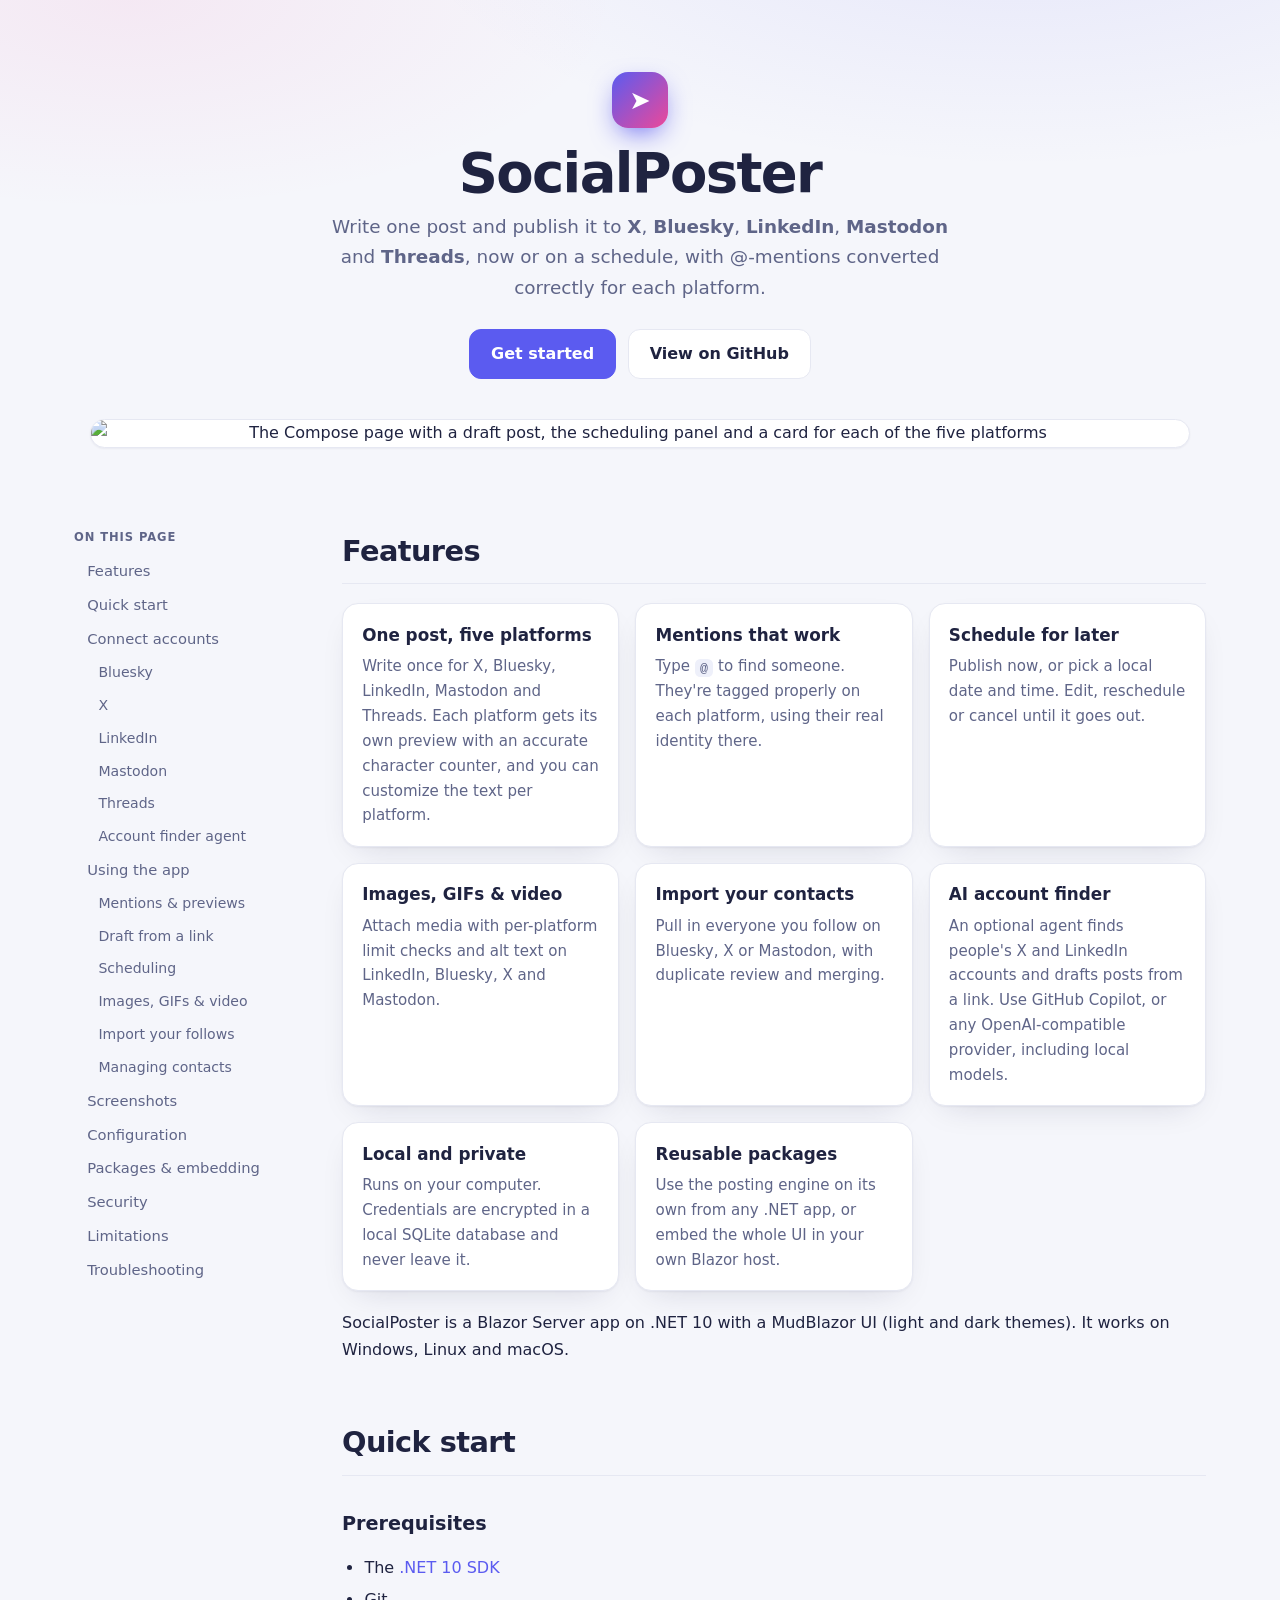
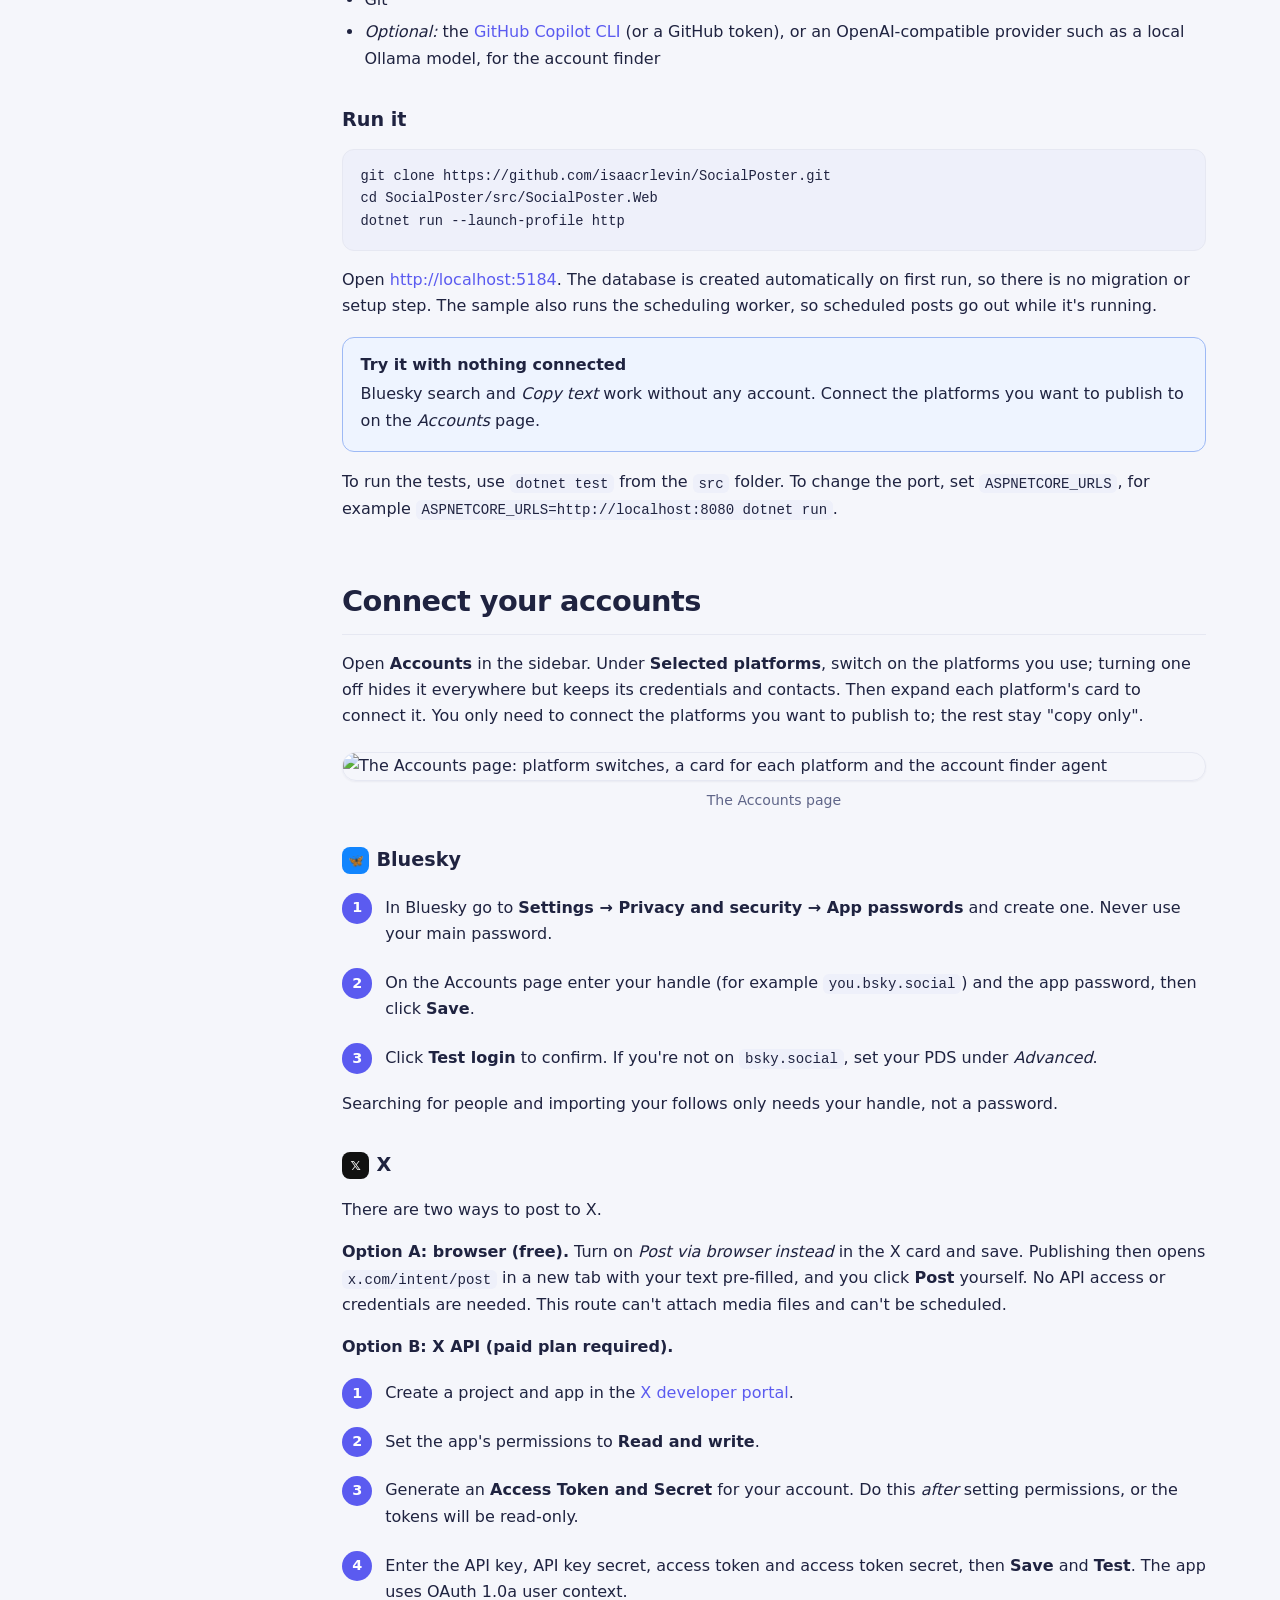
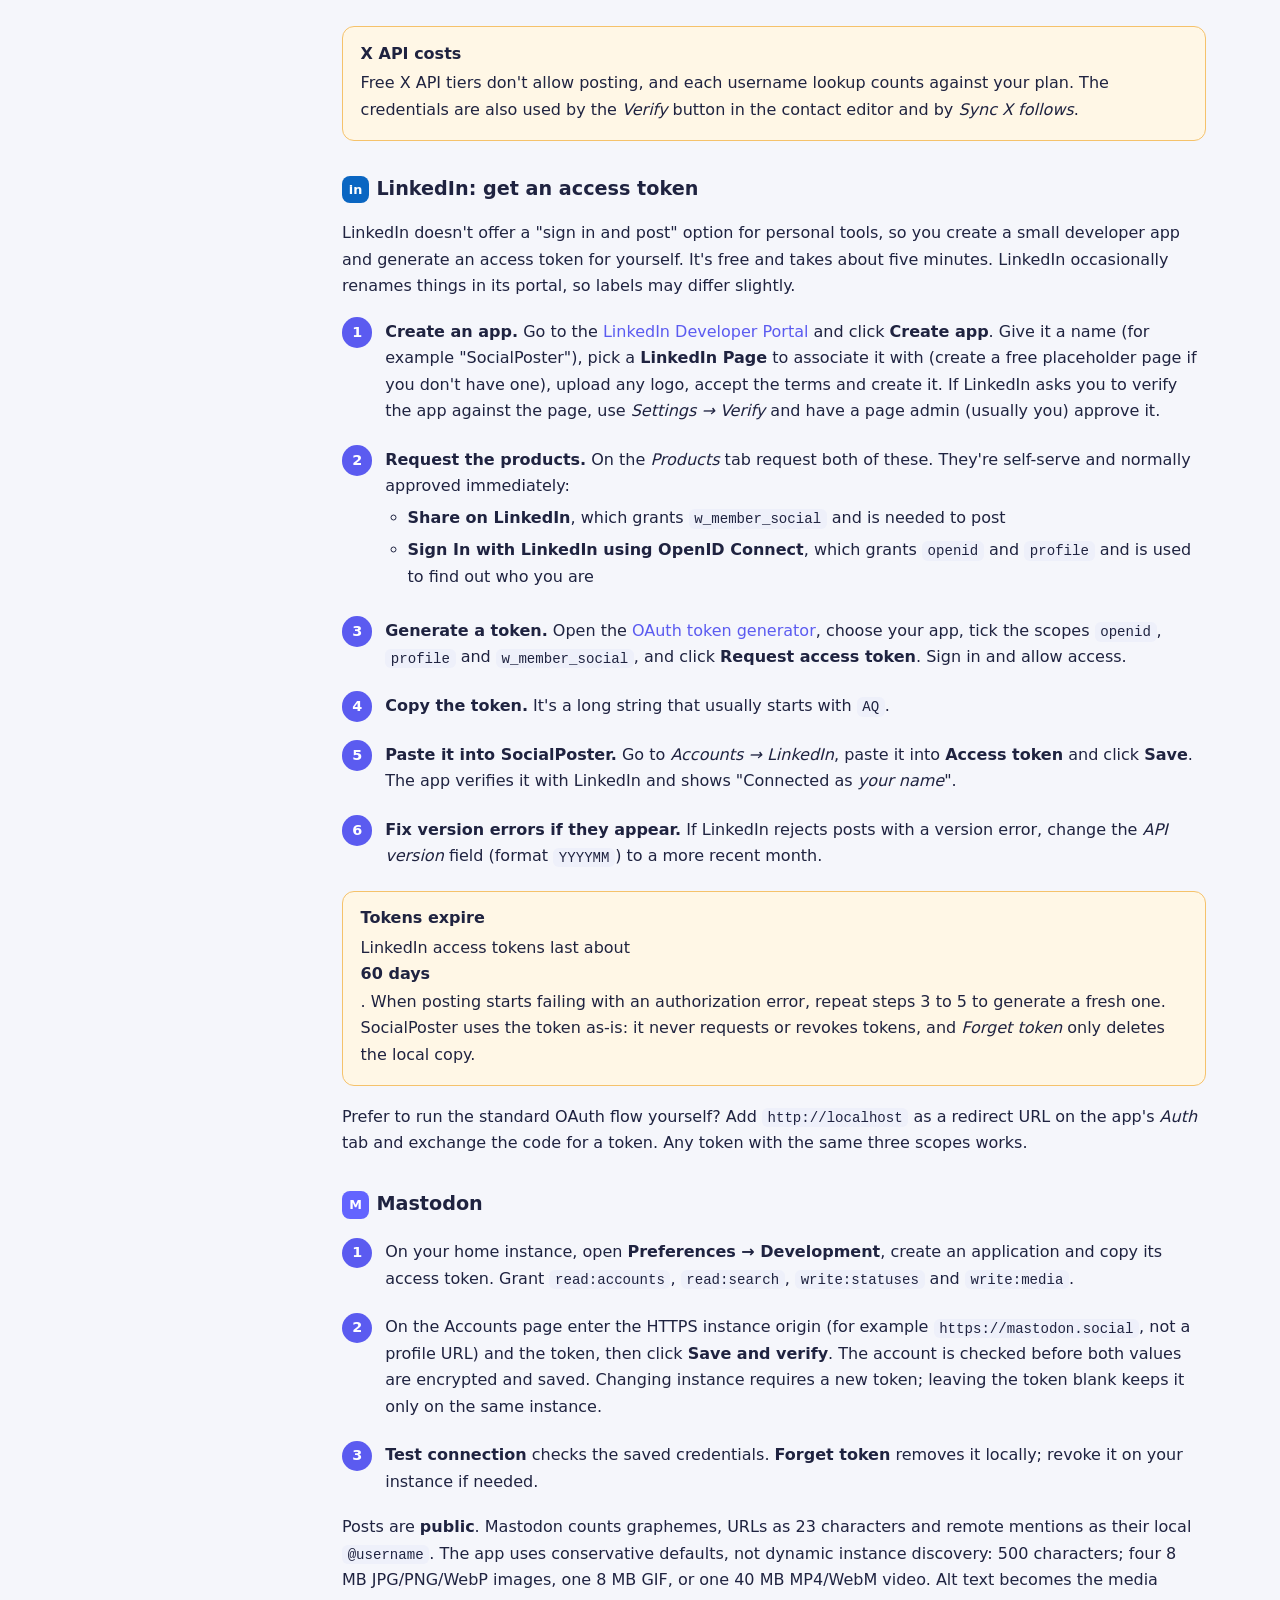
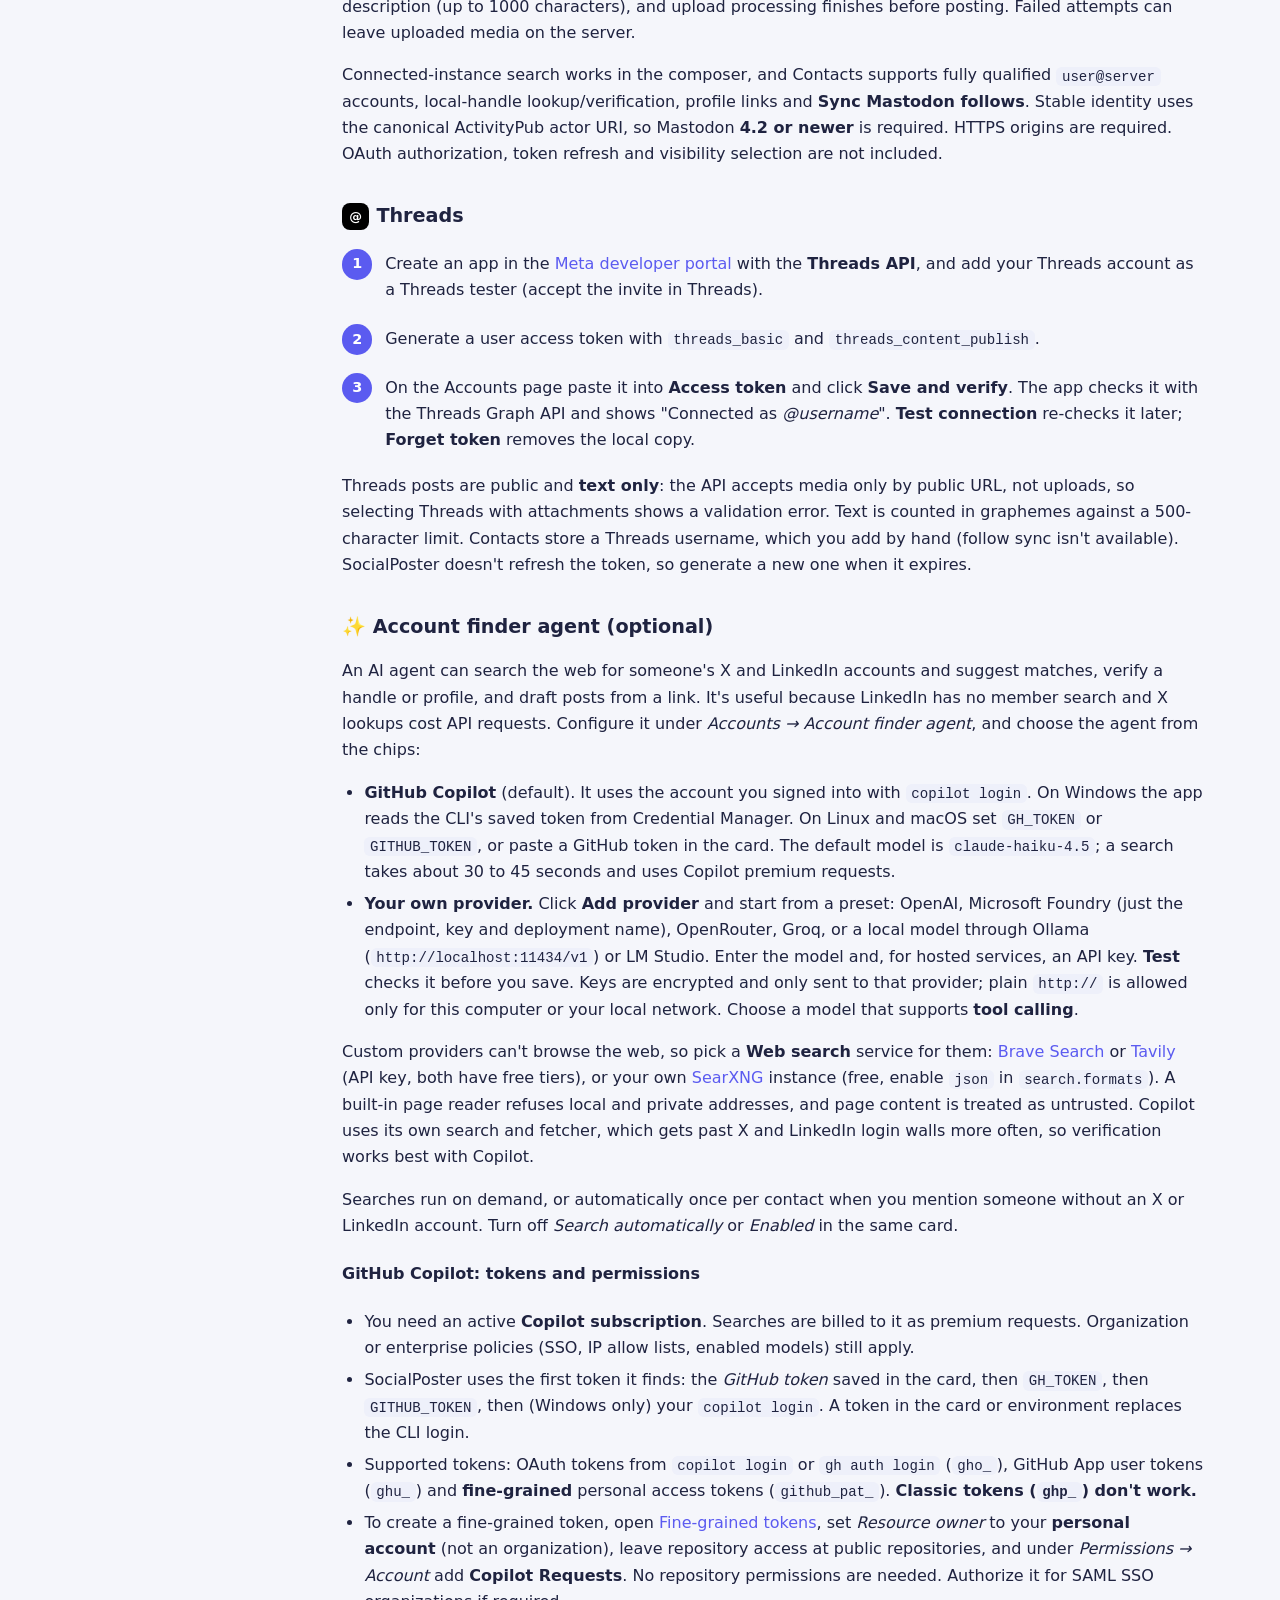
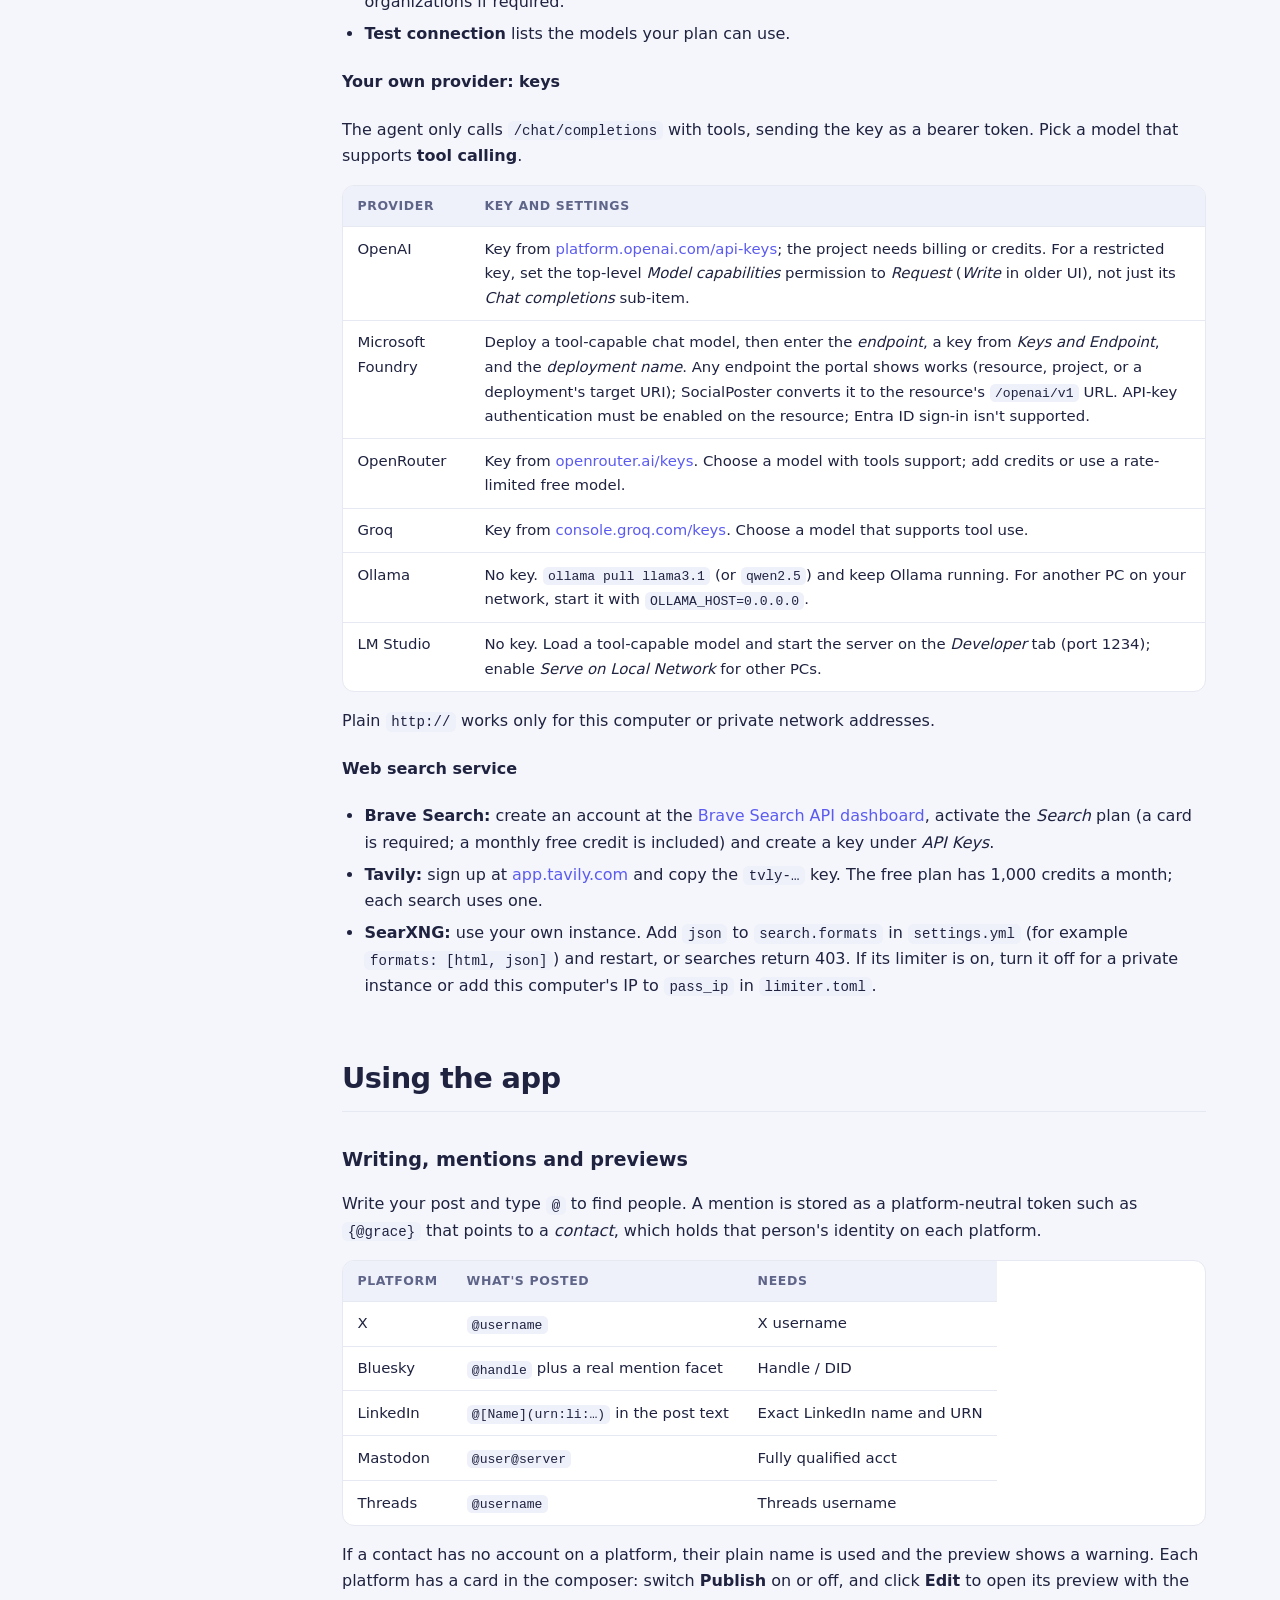
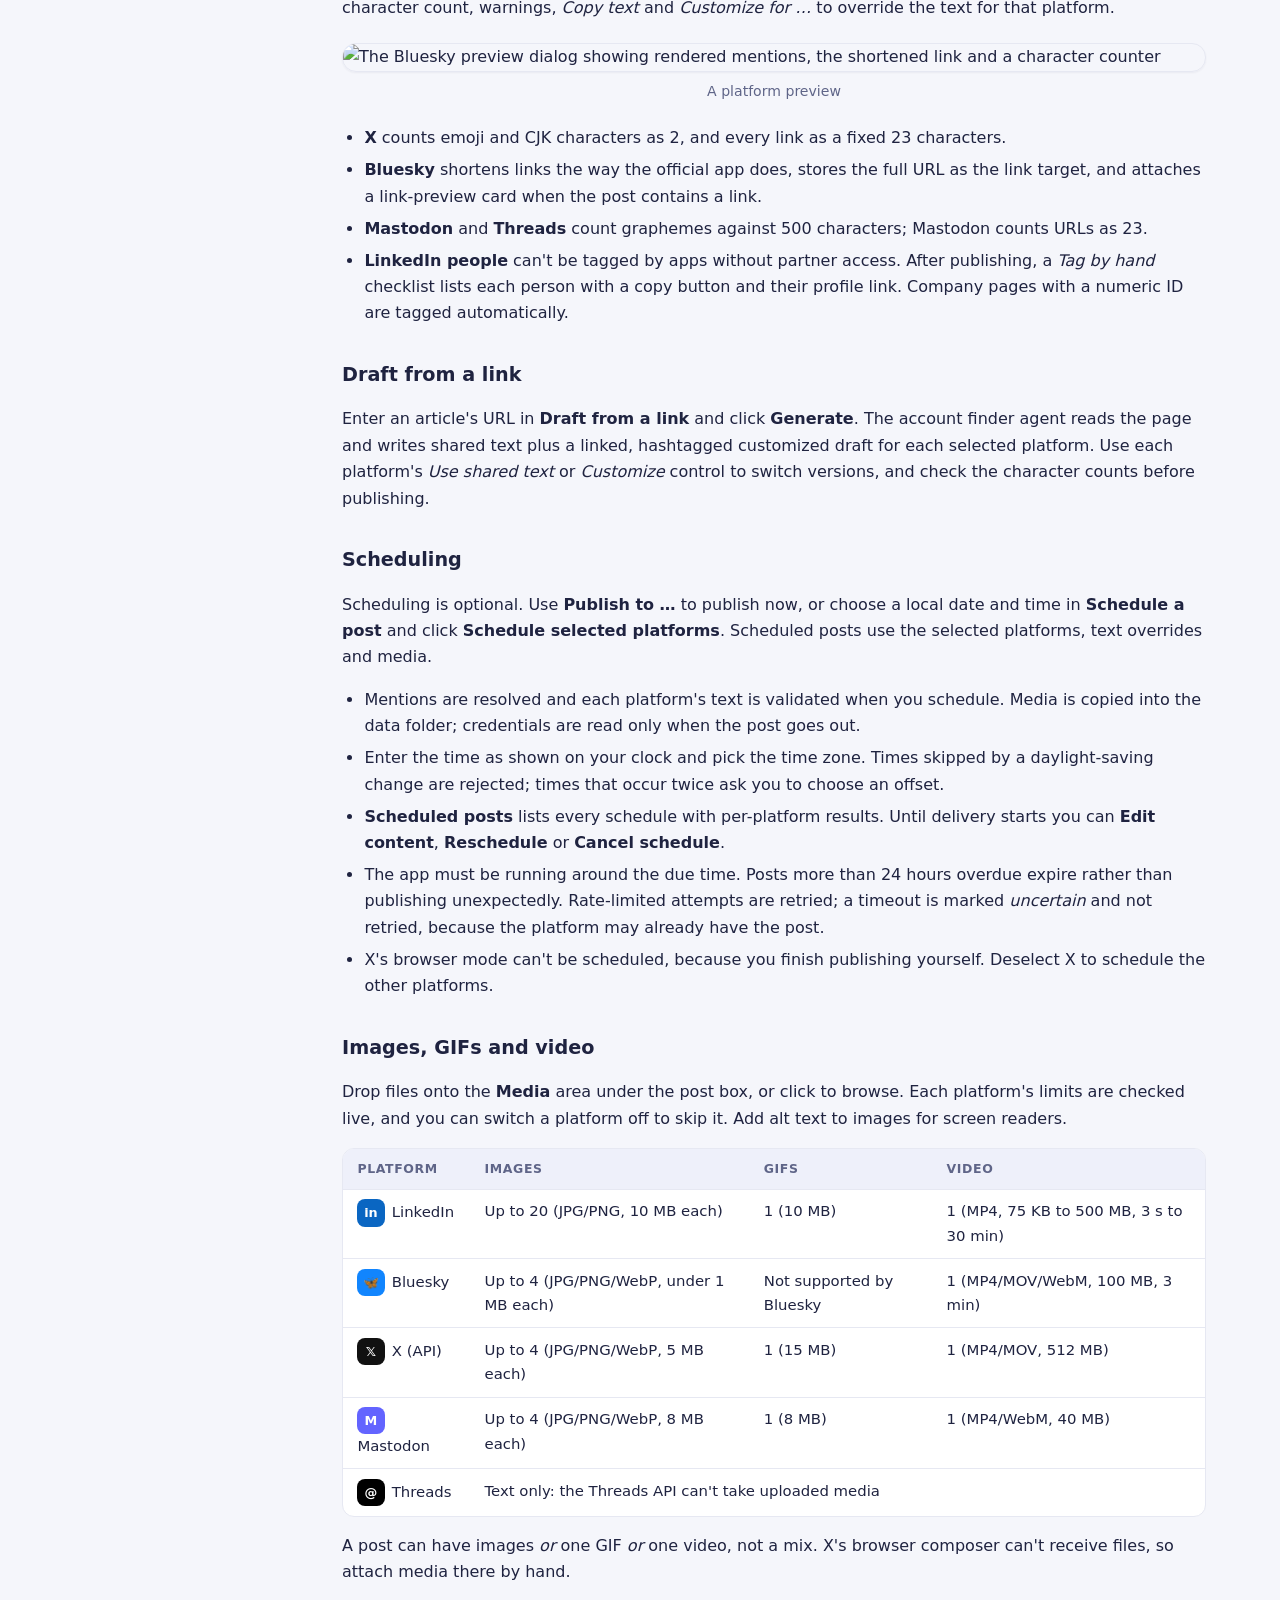
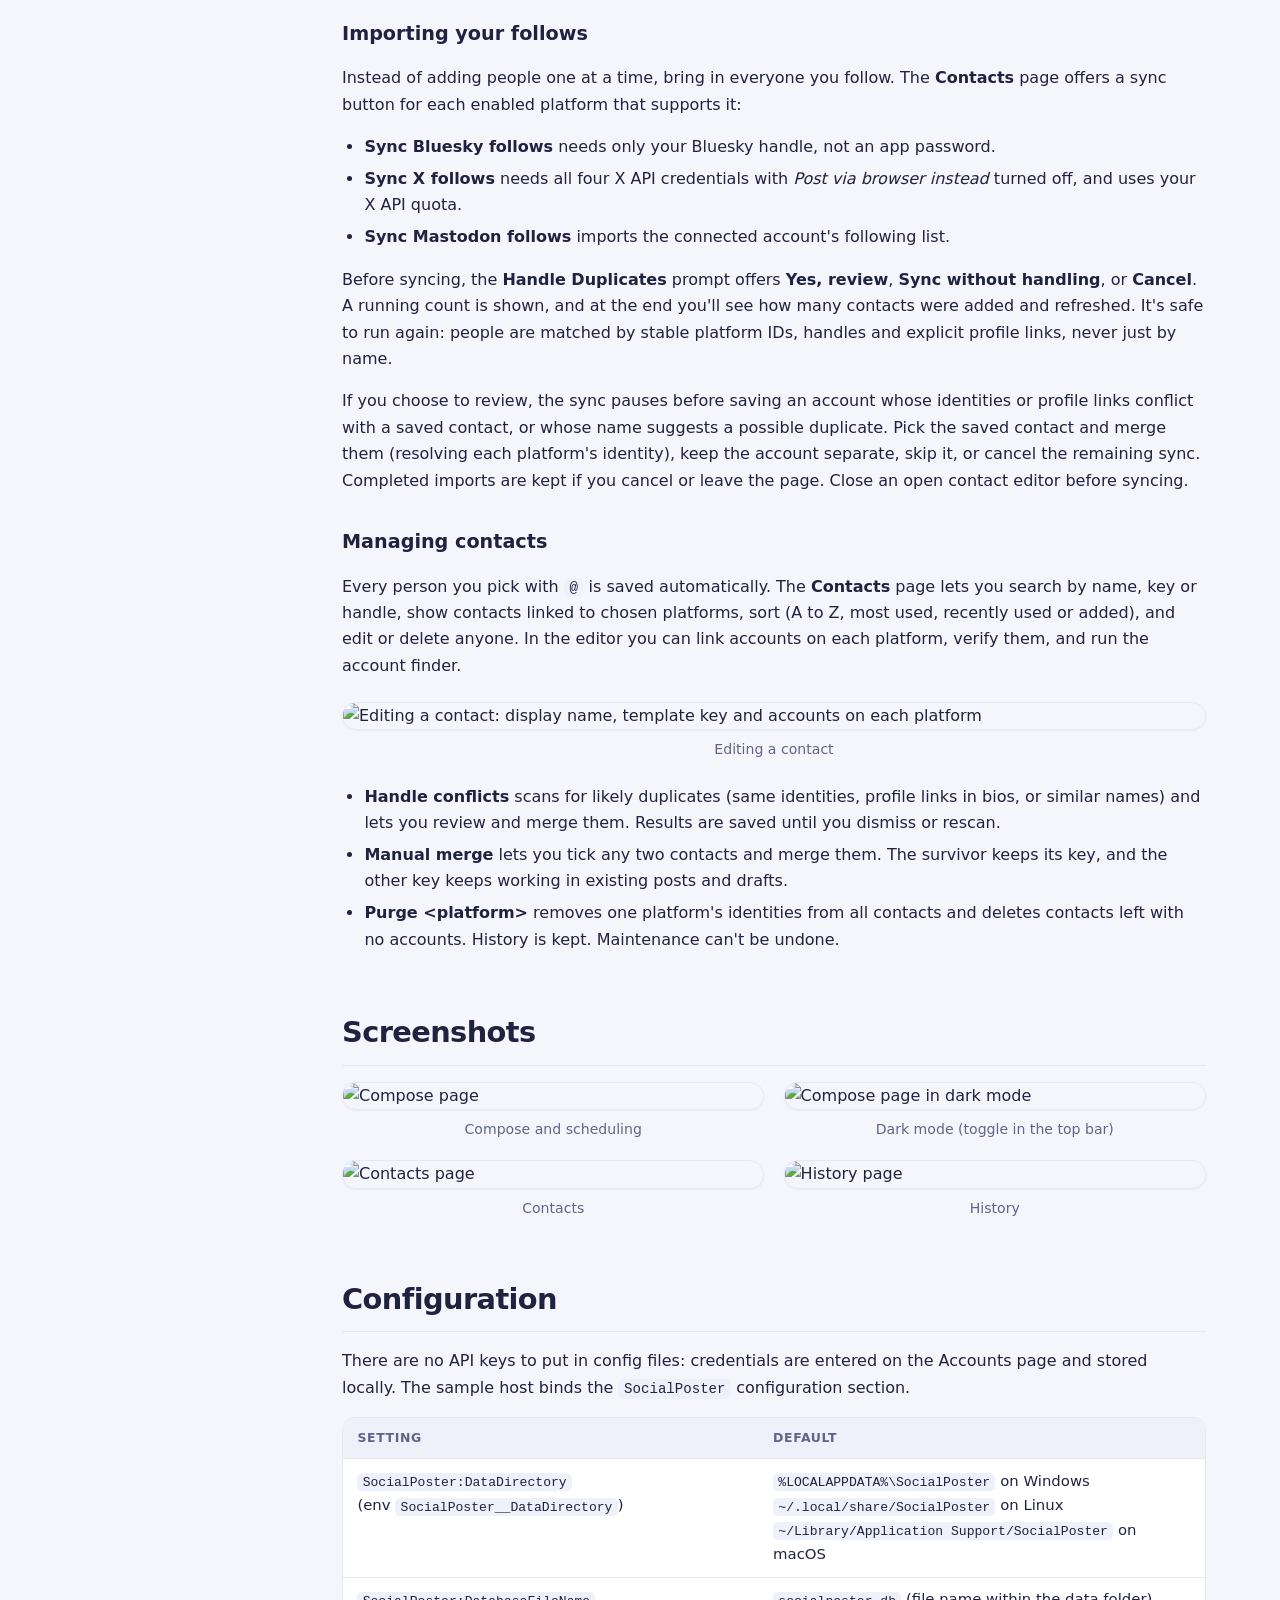
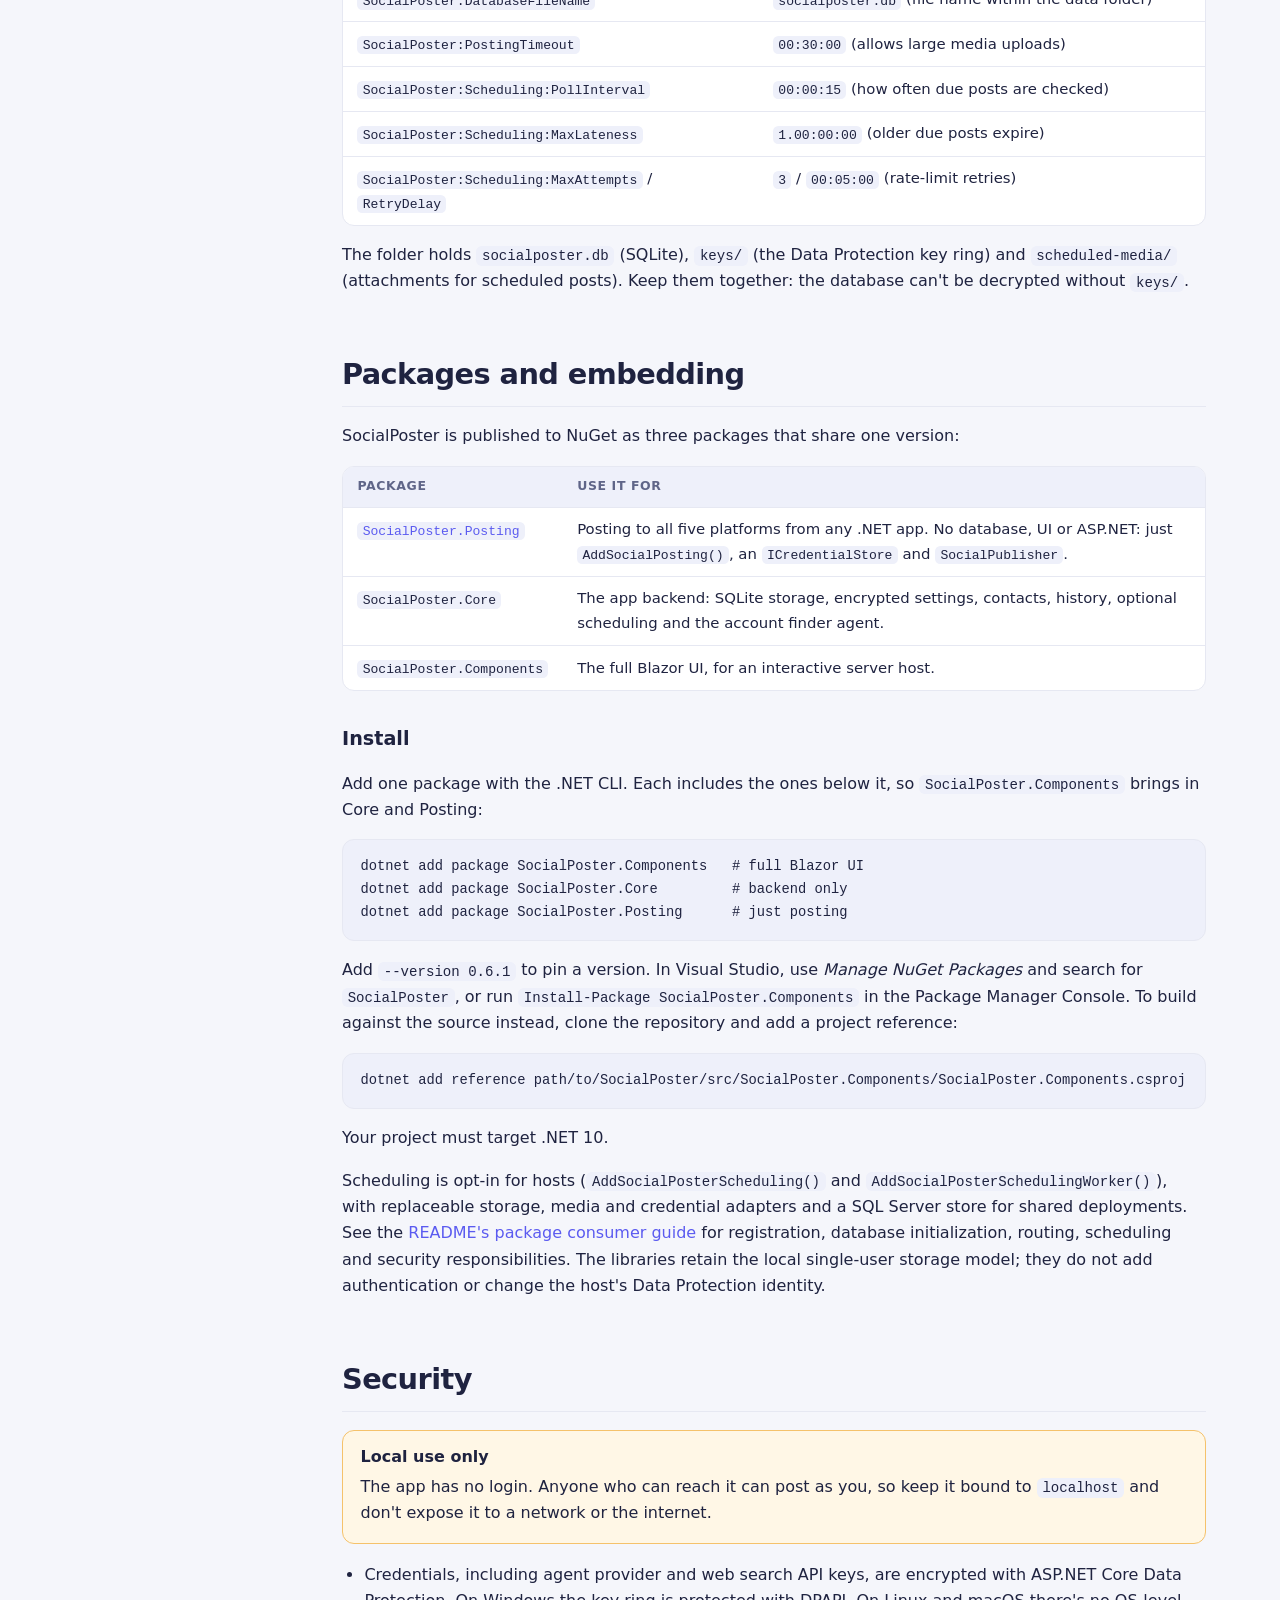
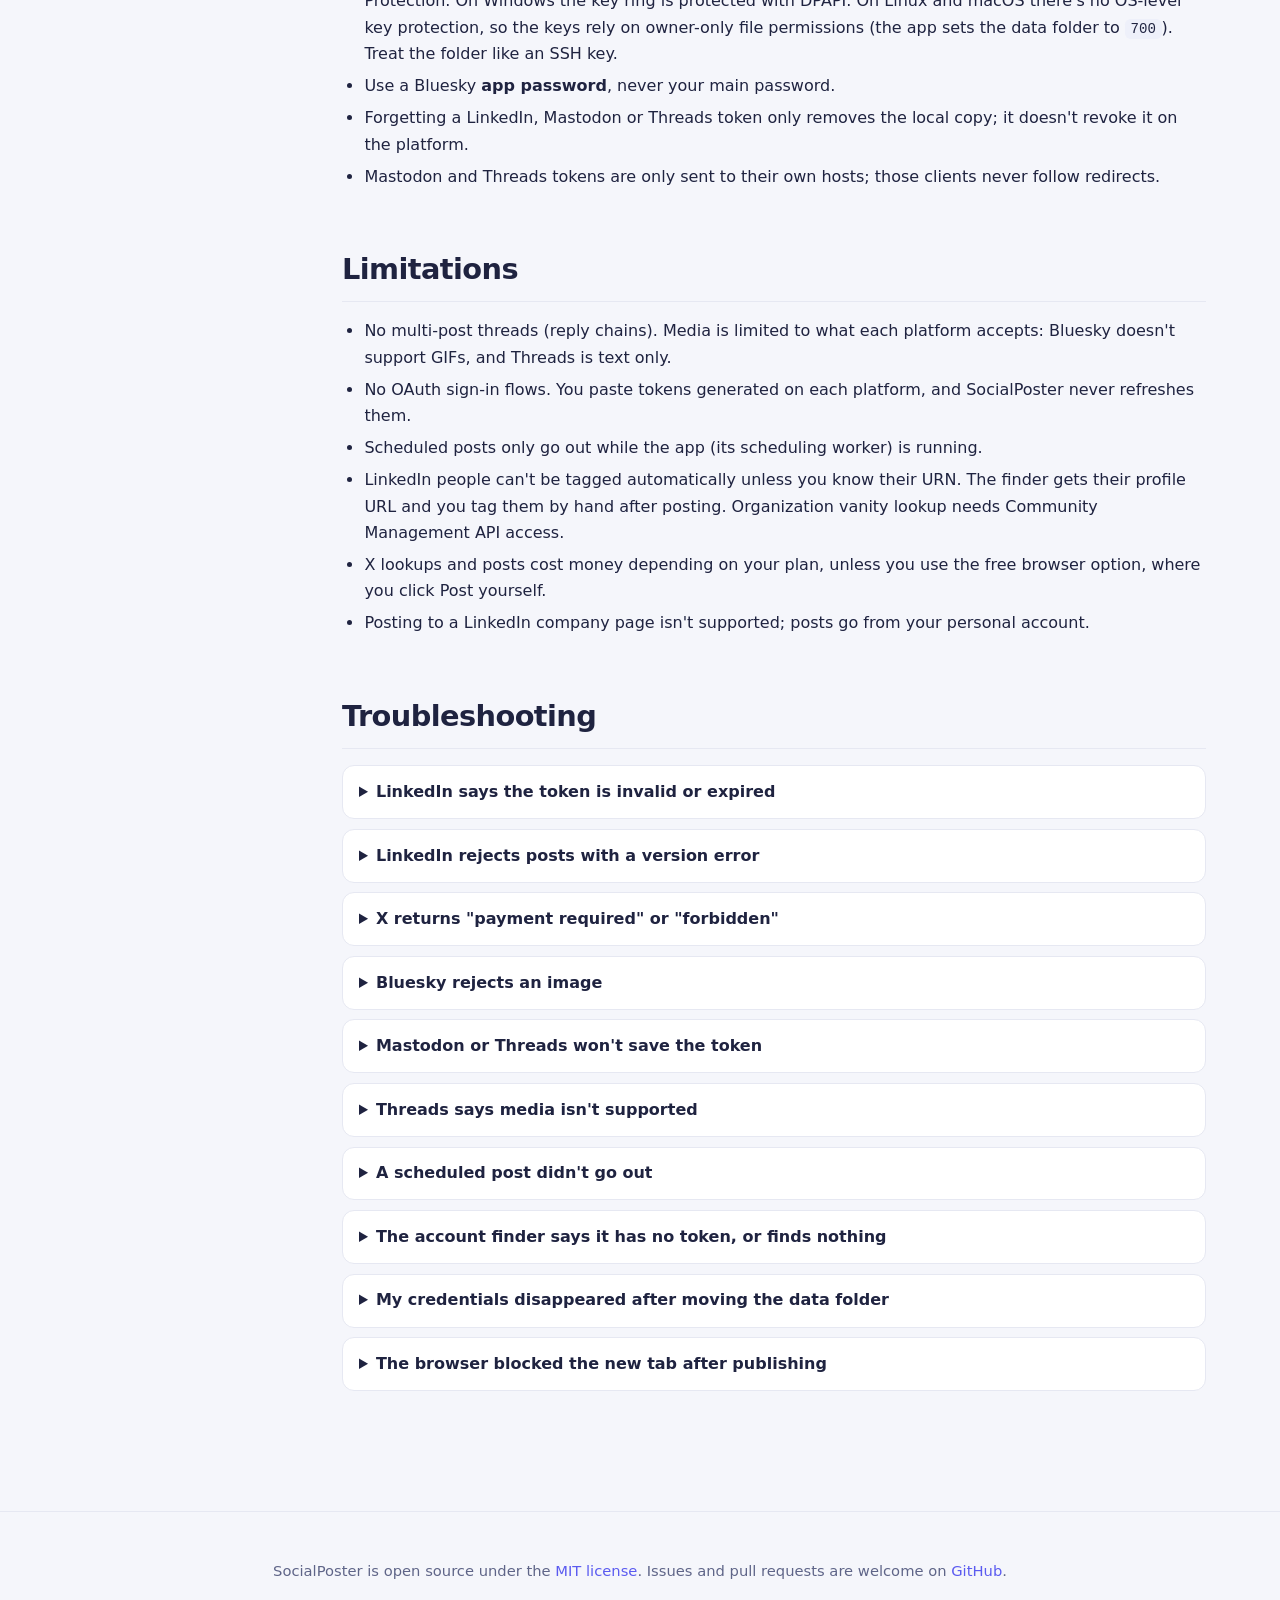
==== docs/index.html @ 1f501fe2 "Add NuGet install docs; bump packages to 0.6.1 Co-Authored-By: Claude Opus 5.5 <noreply@anthropic.co" ====
<!DOCTYPE html>
<html lang="en">
<head>
  <meta charset="utf-8">
  <meta name="viewport" content="width=device-width, initial-scale=1">
  <title>SocialPoster: write one post, publish to X, Bluesky, LinkedIn, Mastodon and Threads</title>
  <meta name="description" content="A local Blazor app that publishes one post to X, Bluesky, LinkedIn, Mastodon and Threads, now or on a schedule, with mentions converted correctly for each platform. Setup guide and documentation.">
  <meta property="og:title" content="SocialPoster">
  <meta property="og:description" content="Write one post and publish it to X, Bluesky, LinkedIn, Mastodon and Threads, with mentions converted correctly for each platform.">
  <meta property="og:image" content="img/compose.png">
  <link rel="stylesheet" href="style.css">
  <link rel="icon" href="data:image/svg+xml,%3Csvg xmlns='http://www.w3.org/2000/svg' viewBox='0 0 32 32'%3E%3Crect width='32' height='32' rx='8' fill='%235b5bf0'/%3E%3Cpath d='M8 16l16-7-5 14-3-6z' fill='white'/%3E%3C/svg%3E">
</head>
<body>

<header class="hero">
  <div class="logo" aria-hidden="true">➤</div>
  <h1>SocialPoster</h1>
  <p class="lead">Write one post and publish it to <strong>X</strong>, <strong>Bluesky</strong>, <strong>LinkedIn</strong>, <strong>Mastodon</strong> and <strong>Threads</strong>, now or on a schedule, with @-mentions converted correctly for each platform.</p>
  <div class="btns">
    <a class="btn primary" href="#quick-start">Get started</a>
    <a class="btn" href="https://github.com/isaacrlevin/SocialPoster">View on GitHub</a>
  </div>
  <div class="hero-shot"><img src="img/compose.png" alt="The Compose page with a draft post, the scheduling panel and a card for each of the five platforms"></div>
</header>

<div class="wrap">
  <nav class="toc" aria-label="Table of contents">
    <strong>On this page</strong>
    <a href="#features">Features</a>
    <a href="#quick-start">Quick start</a>
    <a href="#connect">Connect accounts</a>
    <a class="sub" href="#bluesky">Bluesky</a>
    <a class="sub" href="#x">X</a>
    <a class="sub" href="#linkedin">LinkedIn</a>
    <a class="sub" href="#mastodon">Mastodon</a>
    <a class="sub" href="#threads">Threads</a>
    <a class="sub" href="#agent">Account finder agent</a>
    <a href="#using">Using the app</a>
    <a class="sub" href="#mentions">Mentions &amp; previews</a>
    <a class="sub" href="#draft">Draft from a link</a>
    <a class="sub" href="#scheduling">Scheduling</a>
    <a class="sub" href="#media">Images, GIFs &amp; video</a>
    <a class="sub" href="#import">Import your follows</a>
    <a class="sub" href="#contacts">Managing contacts</a>
    <a href="#screenshots">Screenshots</a>
    <a href="#config">Configuration</a>
    <a href="#embed">Packages &amp; embedding</a>
    <a href="#security">Security</a>
    <a href="#limits">Limitations</a>
    <a href="#troubleshooting">Troubleshooting</a>
  </nav>

  <main>

    <section id="features">
      <h2>Features</h2>
      <div class="cards">
        <div class="card"><h3>One post, five platforms</h3><p>Write once for X, Bluesky, LinkedIn, Mastodon and Threads. Each platform gets its own preview with an accurate character counter, and you can customize the text per platform.</p></div>
        <div class="card"><h3>Mentions that work</h3><p>Type <kbd>@</kbd> to find someone. They're tagged properly on each platform, using their real identity there.</p></div>
        <div class="card"><h3>Schedule for later</h3><p>Publish now, or pick a local date and time. Edit, reschedule or cancel until it goes out.</p></div>
        <div class="card"><h3>Images, GIFs &amp; video</h3><p>Attach media with per-platform limit checks and alt text on LinkedIn, Bluesky, X and Mastodon.</p></div>
        <div class="card"><h3>Import your contacts</h3><p>Pull in everyone you follow on Bluesky, X or Mastodon, with duplicate review and merging.</p></div>
        <div class="card"><h3>AI account finder</h3><p>An optional agent finds people's X and LinkedIn accounts and drafts posts from a link. Use GitHub Copilot, or any OpenAI-compatible provider, including local models.</p></div>
        <div class="card"><h3>Local and private</h3><p>Runs on your computer. Credentials are encrypted in a local SQLite database and never leave it.</p></div>
        <div class="card"><h3>Reusable packages</h3><p>Use the posting engine on its own from any .NET app, or embed the whole UI in your own Blazor host.</p></div>
      </div>
      <p>SocialPoster is a Blazor Server app on .NET 10 with a MudBlazor UI (light and dark themes). It works on Windows, Linux and macOS.</p>
    </section>

    <section id="quick-start">
      <h2>Quick start</h2>
      <h3>Prerequisites</h3>
      <ul>
        <li>The <a href="https://dotnet.microsoft.com/download/dotnet/10.0">.NET 10 SDK</a></li>
        <li>Git</li>
        <li><em>Optional:</em> the <a href="https://docs.github.com/copilot/how-tos/set-up/install-copilot-cli">GitHub Copilot CLI</a> (or a GitHub token), or an OpenAI-compatible provider such as a local Ollama model, for the account finder</li>
      </ul>
      <h3>Run it</h3>
<pre><code>git clone https://github.com/isaacrlevin/SocialPoster.git
cd SocialPoster/src/SocialPoster.Web
dotnet run --launch-profile http</code></pre>
      <p>Open <a href="http://localhost:5184">http://localhost:5184</a>. The database is created automatically on first run, so there is no migration or setup step. The sample also runs the scheduling worker, so scheduled posts go out while it's running.</p>
      <div class="note">
        <strong>Try it with nothing connected</strong>
        <p>Bluesky search and <em>Copy text</em> work without any account. Connect the platforms you want to publish to on the <em>Accounts</em> page.</p>
      </div>
      <p>To run the tests, use <code>dotnet test</code> from the <code>src</code> folder. To change the port, set <code>ASPNETCORE_URLS</code>, for example <code>ASPNETCORE_URLS=http://localhost:8080 dotnet run</code>.</p>
    </section>

    <section id="connect">
      <h2>Connect your accounts</h2>
      <p>Open <strong>Accounts</strong> in the sidebar. Under <strong>Selected platforms</strong>, switch on the platforms you use; turning one off hides it everywhere but keeps its credentials and contacts. Then expand each platform's card to connect it. You only need to connect the platforms you want to publish to; the rest stay "copy only".</p>
      <figure><img src="img/accounts.png" alt="The Accounts page: platform switches, a card for each platform and the account finder agent" loading="lazy"><figcaption>The Accounts page</figcaption></figure>

      <h3 id="bluesky"><span class="platform p-bsky">🦋</span>Bluesky</h3>
      <ol class="steps">
        <li>In Bluesky go to <strong>Settings → Privacy and security → App passwords</strong> and create one. Never use your main password.</li>
        <li>On the Accounts page enter your handle (for example <code>you.bsky.social</code>) and the app password, then click <strong>Save</strong>.</li>
        <li>Click <strong>Test login</strong> to confirm. If you're not on <code>bsky.social</code>, set your PDS under <em>Advanced</em>.</li>
      </ol>
      <p>Searching for people and importing your follows only needs your handle, not a password.</p>

      <h3 id="x"><span class="platform p-x">𝕏</span>X</h3>
      <p>There are two ways to post to X.</p>
      <p><strong>Option A: browser (free).</strong> Turn on <em>Post via browser instead</em> in the X card and save. Publishing then opens <code>x.com/intent/post</code> in a new tab with your text pre-filled, and you click <strong>Post</strong> yourself. No API access or credentials are needed. This route can't attach media files and can't be scheduled.</p>
      <p><strong>Option B: X API (paid plan required).</strong></p>
      <ol class="steps">
        <li>Create a project and app in the <a href="https://developer.x.com/en/portal/dashboard">X developer portal</a>.</li>
        <li>Set the app's permissions to <strong>Read and write</strong>.</li>
        <li>Generate an <strong>Access Token and Secret</strong> for your account. Do this <em>after</em> setting permissions, or the tokens will be read-only.</li>
        <li>Enter the API key, API key secret, access token and access token secret, then <strong>Save</strong> and <strong>Test</strong>. The app uses OAuth 1.0a user context.</li>
      </ol>
      <div class="note warn">
        <strong>X API costs</strong>
        <p>Free X API tiers don't allow posting, and each username lookup counts against your plan. The credentials are also used by the <em>Verify</em> button in the contact editor and by <em>Sync X follows</em>.</p>
      </div>

      <h3 id="linkedin"><span class="platform p-li">in</span>LinkedIn: get an access token</h3>
      <p>LinkedIn doesn't offer a "sign in and post" option for personal tools, so you create a small developer app and generate an access token for yourself. It's free and takes about five minutes. LinkedIn occasionally renames things in its portal, so labels may differ slightly.</p>
      <ol class="steps">
        <li><strong>Create an app.</strong> Go to the <a href="https://www.linkedin.com/developers/apps">LinkedIn Developer Portal</a> and click <strong>Create app</strong>. Give it a name (for example "SocialPoster"), pick a <strong>LinkedIn Page</strong> to associate it with (create a free placeholder page if you don't have one), upload any logo, accept the terms and create it. If LinkedIn asks you to verify the app against the page, use <em>Settings → Verify</em> and have a page admin (usually you) approve it.</li>
        <li><strong>Request the products.</strong> On the <em>Products</em> tab request both of these. They're self-serve and normally approved immediately:
          <ul>
            <li><strong>Share on LinkedIn</strong>, which grants <code>w_member_social</code> and is needed to post</li>
            <li><strong>Sign In with LinkedIn using OpenID Connect</strong>, which grants <code>openid</code> and <code>profile</code> and is used to find out who you are</li>
          </ul>
        </li>
        <li><strong>Generate a token.</strong> Open the <a href="https://www.linkedin.com/developers/tools/oauth/token-generation">OAuth token generator</a>, choose your app, tick the scopes <code>openid</code>, <code>profile</code> and <code>w_member_social</code>, and click <strong>Request access token</strong>. Sign in and allow access.</li>
        <li><strong>Copy the token.</strong> It's a long string that usually starts with <code>AQ</code>.</li>
        <li><strong>Paste it into SocialPoster.</strong> Go to <em>Accounts → LinkedIn</em>, paste it into <strong>Access token</strong> and click <strong>Save</strong>. The app verifies it with LinkedIn and shows "Connected as <em>your name</em>".</li>
        <li><strong>Fix version errors if they appear.</strong> If LinkedIn rejects posts with a version error, change the <em>API version</em> field (format <code>YYYYMM</code>) to a more recent month.</li>
      </ol>
      <div class="note warn">
        <strong>Tokens expire</strong>
        <p>LinkedIn access tokens last about <strong>60 days</strong>. When posting starts failing with an authorization error, repeat steps 3 to 5 to generate a fresh one. SocialPoster uses the token as-is: it never requests or revokes tokens, and <em>Forget token</em> only deletes the local copy.</p>
      </div>
      <p>Prefer to run the standard OAuth flow yourself? Add <code>http://localhost</code> as a redirect URL on the app's <em>Auth</em> tab and exchange the code for a token. Any token with the same three scopes works.</p>

      <h3 id="mastodon"><span class="platform p-masto">M</span>Mastodon</h3>
      <ol class="steps">
        <li>On your home instance, open <strong>Preferences → Development</strong>, create an application and copy its access token. Grant <code>read:accounts</code>, <code>read:search</code>, <code>write:statuses</code> and <code>write:media</code>.</li>
        <li>On the Accounts page enter the HTTPS instance origin (for example <code>https://mastodon.social</code>, not a profile URL) and the token, then click <strong>Save and verify</strong>. The account is checked before both values are encrypted and saved. Changing instance requires a new token; leaving the token blank keeps it only on the same instance.</li>
        <li><strong>Test connection</strong> checks the saved credentials. <strong>Forget token</strong> removes it locally; revoke it on your instance if needed.</li>
      </ol>
      <p>Posts are <strong>public</strong>. Mastodon counts graphemes, URLs as 23 characters and remote mentions as their local <code>@username</code>. The app uses conservative defaults, not dynamic instance discovery: 500 characters; four 8 MB JPG/PNG/WebP images, one 8 MB GIF, or one 40 MB MP4/WebM video. Alt text becomes the media description (up to 1000 characters), and upload processing finishes before posting. Failed attempts can leave uploaded media on the server.</p>
      <p>Connected-instance search works in the composer, and Contacts supports fully qualified <code>user@server</code> accounts, local-handle lookup/verification, profile links and <strong>Sync Mastodon follows</strong>. Stable identity uses the canonical ActivityPub actor URI, so Mastodon <strong>4.2 or newer</strong> is required. HTTPS origins are required. OAuth authorization, token refresh and visibility selection are not included.</p>

      <h3 id="threads"><span class="platform p-threads">@</span>Threads</h3>
      <ol class="steps">
        <li>Create an app in the <a href="https://developers.facebook.com/apps">Meta developer portal</a> with the <strong>Threads API</strong>, and add your Threads account as a Threads tester (accept the invite in Threads).</li>
        <li>Generate a user access token with <code>threads_basic</code> and <code>threads_content_publish</code>.</li>
        <li>On the Accounts page paste it into <strong>Access token</strong> and click <strong>Save and verify</strong>. The app checks it with the Threads Graph API and shows "Connected as <em>@username</em>". <strong>Test connection</strong> re-checks it later; <strong>Forget token</strong> removes the local copy.</li>
      </ol>
      <p>Threads posts are public and <strong>text only</strong>: the API accepts media only by public URL, not uploads, so selecting Threads with attachments shows a validation error. Text is counted in graphemes against a 500-character limit. Contacts store a Threads username, which you add by hand (follow sync isn't available). SocialPoster doesn't refresh the token, so generate a new one when it expires.</p>

      <h3 id="agent">✨ Account finder agent (optional)</h3>
      <p>An AI agent can search the web for someone's X and LinkedIn accounts and suggest matches, verify a handle or profile, and draft posts from a link. It's useful because LinkedIn has no member search and X lookups cost API requests. Configure it under <em>Accounts → Account finder agent</em>, and choose the agent from the chips:</p>
      <ul>
        <li><strong>GitHub Copilot</strong> (default). It uses the account you signed into with <code>copilot login</code>. On Windows the app reads the CLI's saved token from Credential Manager. On Linux and macOS set <code>GH_TOKEN</code> or <code>GITHUB_TOKEN</code>, or paste a GitHub token in the card. The default model is <code>claude-haiku-4.5</code>; a search takes about 30 to 45 seconds and uses Copilot premium requests.</li>
        <li><strong>Your own provider.</strong> Click <strong>Add provider</strong> and start from a preset: OpenAI, Microsoft Foundry (just the endpoint, key and deployment name), OpenRouter, Groq, or a local model through Ollama (<code>http://localhost:11434/v1</code>) or LM Studio. Enter the model and, for hosted services, an API key. <strong>Test</strong> checks it before you save. Keys are encrypted and only sent to that provider; plain <code>http://</code> is allowed only for this computer or your local network. Choose a model that supports <strong>tool calling</strong>.</li>
      </ul>
      <p>Custom providers can't browse the web, so pick a <strong>Web search</strong> service for them: <a href="https://brave.com/search/api/">Brave Search</a> or <a href="https://tavily.com">Tavily</a> (API key, both have free tiers), or your own <a href="https://docs.searxng.org">SearXNG</a> instance (free, enable <code>json</code> in <code>search.formats</code>). A built-in page reader refuses local and private addresses, and page content is treated as untrusted. Copilot uses its own search and fetcher, which gets past X and LinkedIn login walls more often, so verification works best with Copilot.</p>
      <p>Searches run on demand, or automatically once per contact when you mention someone without an X or LinkedIn account. Turn off <em>Search automatically</em> or <em>Enabled</em> in the same card.</p>

      <h4>GitHub Copilot: tokens and permissions</h4>
      <ul>
        <li>You need an active <strong>Copilot subscription</strong>. Searches are billed to it as premium requests. Organization or enterprise policies (SSO, IP allow lists, enabled models) still apply.</li>
        <li>SocialPoster uses the first token it finds: the <em>GitHub token</em> saved in the card, then <code>GH_TOKEN</code>, then <code>GITHUB_TOKEN</code>, then (Windows only) your <code>copilot login</code>. A token in the card or environment replaces the CLI login.</li>
        <li>Supported tokens: OAuth tokens from <code>copilot login</code> or <code>gh auth login</code> (<code>gho_</code>), GitHub App user tokens (<code>ghu_</code>) and <strong>fine-grained</strong> personal access tokens (<code>github_pat_</code>). <strong>Classic tokens (<code>ghp_</code>) don't work.</strong></li>
        <li>To create a fine-grained token, open <a href="https://github.com/settings/personal-access-tokens/new">Fine-grained tokens</a>, set <em>Resource owner</em> to your <strong>personal account</strong> (not an organization), leave repository access at public repositories, and under <em>Permissions → Account</em> add <strong>Copilot Requests</strong>. No repository permissions are needed. Authorize it for SAML SSO organizations if required.</li>
        <li><strong>Test connection</strong> lists the models your plan can use.</li>
      </ul>

      <h4>Your own provider: keys</h4>
      <p>The agent only calls <code>/chat/completions</code> with tools, sending the key as a bearer token. Pick a model that supports <strong>tool calling</strong>.</p>
      <table>
        <tr><th>Provider</th><th>Key and settings</th></tr>
        <tr><td>OpenAI</td><td>Key from <a href="https://platform.openai.com/api-keys">platform.openai.com/api-keys</a>; the project needs billing or credits. For a restricted key, set the top-level <em>Model capabilities</em> permission to <em>Request</em> (<em>Write</em> in older UI), not just its <em>Chat completions</em> sub-item.</td></tr>
        <tr><td>Microsoft Foundry</td><td>Deploy a tool-capable chat model, then enter the <em>endpoint</em>, a key from <em>Keys and Endpoint</em>, and the <em>deployment name</em>. Any endpoint the portal shows works (resource, project, or a deployment's target URI); SocialPoster converts it to the resource's <code>/openai/v1</code> URL. API-key authentication must be enabled on the resource; Entra ID sign-in isn't supported.</td></tr>
        <tr><td>OpenRouter</td><td>Key from <a href="https://openrouter.ai/keys">openrouter.ai/keys</a>. Choose a model with tools support; add credits or use a rate-limited free model.</td></tr>
        <tr><td>Groq</td><td>Key from <a href="https://console.groq.com/keys">console.groq.com/keys</a>. Choose a model that supports tool use.</td></tr>
        <tr><td>Ollama</td><td>No key. <code>ollama pull llama3.1</code> (or <code>qwen2.5</code>) and keep Ollama running. For another PC on your network, start it with <code>OLLAMA_HOST=0.0.0.0</code>.</td></tr>
        <tr><td>LM Studio</td><td>No key. Load a tool-capable model and start the server on the <em>Developer</em> tab (port 1234); enable <em>Serve on Local Network</em> for other PCs.</td></tr>
      </table>
      <p>Plain <code>http://</code> works only for this computer or private network addresses.</p>

      <h4>Web search service</h4>
      <ul>
        <li><strong>Brave Search:</strong> create an account at the <a href="https://api-dashboard.search.brave.com">Brave Search API dashboard</a>, activate the <em>Search</em> plan (a card is required; a monthly free credit is included) and create a key under <em>API Keys</em>.</li>
        <li><strong>Tavily:</strong> sign up at <a href="https://app.tavily.com">app.tavily.com</a> and copy the <code>tvly-…</code> key. The free plan has 1,000 credits a month; each search uses one.</li>
        <li><strong>SearXNG:</strong> use your own instance. Add <code>json</code> to <code>search.formats</code> in <code>settings.yml</code> (for example <code>formats: [html, json]</code>) and restart, or searches return 403. If its limiter is on, turn it off for a private instance or add this computer's IP to <code>pass_ip</code> in <code>limiter.toml</code>.</li>
      </ul>
    </section>

    <section id="using">
      <h2>Using the app</h2>
      <h3 id="mentions">Writing, mentions and previews</h3>
      <p>Write your post and type <kbd>@</kbd> to find people. A mention is stored as a platform-neutral token such as <code>{@grace}</code> that points to a <em>contact</em>, which holds that person's identity on each platform.</p>
      <table>
        <tr><th>Platform</th><th>What's posted</th><th>Needs</th></tr>
        <tr><td>X</td><td><code>@username</code></td><td>X username</td></tr>
        <tr><td>Bluesky</td><td><code>@handle</code> plus a real mention facet</td><td>Handle / DID</td></tr>
        <tr><td>LinkedIn</td><td><code>@[Name](urn:li:…)</code> in the post text</td><td>Exact LinkedIn name and URN</td></tr>
        <tr><td>Mastodon</td><td><code>@user@server</code></td><td>Fully qualified acct</td></tr>
        <tr><td>Threads</td><td><code>@username</code></td><td>Threads username</td></tr>
      </table>
      <p>If a contact has no account on a platform, their plain name is used and the preview shows a warning. Each platform has a card in the composer: switch <strong>Publish</strong> on or off, and click <strong>Edit</strong> to open its preview with the character count, warnings, <em>Copy text</em> and <em>Customize for …</em> to override the text for that platform.</p>
      <figure><img src="img/compose-preview.png" alt="The Bluesky preview dialog showing rendered mentions, the shortened link and a character counter" loading="lazy"><figcaption>A platform preview</figcaption></figure>
      <ul>
        <li><strong>X</strong> counts emoji and CJK characters as 2, and every link as a fixed 23 characters.</li>
        <li><strong>Bluesky</strong> shortens links the way the official app does, stores the full URL as the link target, and attaches a link-preview card when the post contains a link.</li>
        <li><strong>Mastodon</strong> and <strong>Threads</strong> count graphemes against 500 characters; Mastodon counts URLs as 23.</li>
        <li><strong>LinkedIn people</strong> can't be tagged by apps without partner access. After publishing, a <em>Tag by hand</em> checklist lists each person with a copy button and their profile link. Company pages with a numeric ID are tagged automatically.</li>
      </ul>

      <h3 id="draft">Draft from a link</h3>
      <p>Enter an article's URL in <strong>Draft from a link</strong> and click <strong>Generate</strong>. The account finder agent reads the page and writes shared text plus a linked, hashtagged customized draft for each selected platform. Use each platform's <em>Use shared text</em> or <em>Customize</em> control to switch versions, and check the character counts before publishing.</p>

      <h3 id="scheduling">Scheduling</h3>
      <p>Scheduling is optional. Use <strong>Publish to …</strong> to publish now, or choose a local date and time in <strong>Schedule a post</strong> and click <strong>Schedule selected platforms</strong>. Scheduled posts use the selected platforms, text overrides and media.</p>
      <ul>
        <li>Mentions are resolved and each platform's text is validated when you schedule. Media is copied into the data folder; credentials are read only when the post goes out.</li>
        <li>Enter the time as shown on your clock and pick the time zone. Times skipped by a daylight-saving change are rejected; times that occur twice ask you to choose an offset.</li>
        <li><strong>Scheduled posts</strong> lists every schedule with per-platform results. Until delivery starts you can <strong>Edit content</strong>, <strong>Reschedule</strong> or <strong>Cancel schedule</strong>.</li>
        <li>The app must be running around the due time. Posts more than 24 hours overdue expire rather than publishing unexpectedly. Rate-limited attempts are retried; a timeout is marked <em>uncertain</em> and not retried, because the platform may already have the post.</li>
        <li>X's browser mode can't be scheduled, because you finish publishing yourself. Deselect X to schedule the other platforms.</li>
      </ul>

      <h3 id="media">Images, GIFs and video</h3>
      <p>Drop files onto the <strong>Media</strong> area under the post box, or click to browse. Each platform's limits are checked live, and you can switch a platform off to skip it. Add alt text to images for screen readers.</p>
      <table>
        <tr><th>Platform</th><th>Images</th><th>GIFs</th><th>Video</th></tr>
        <tr><td><span class="platform p-li">in</span>LinkedIn</td><td>Up to 20 (JPG/PNG, 10 MB each)</td><td>1 (10 MB)</td><td>1 (MP4, 75 KB to 500 MB, 3 s to 30 min)</td></tr>
        <tr><td><span class="platform p-bsky">🦋</span>Bluesky</td><td>Up to 4 (JPG/PNG/WebP, under 1 MB each)</td><td>Not supported by Bluesky</td><td>1 (MP4/MOV/WebM, 100 MB, 3 min)</td></tr>
        <tr><td><span class="platform p-x">𝕏</span>X (API)</td><td>Up to 4 (JPG/PNG/WebP, 5 MB each)</td><td>1 (15 MB)</td><td>1 (MP4/MOV, 512 MB)</td></tr>
        <tr><td><span class="platform p-masto">M</span>Mastodon</td><td>Up to 4 (JPG/PNG/WebP, 8 MB each)</td><td>1 (8 MB)</td><td>1 (MP4/WebM, 40 MB)</td></tr>
        <tr><td><span class="platform p-threads">@</span>Threads</td><td colspan="3">Text only: the Threads API can't take uploaded media</td></tr>
      </table>
      <p>A post can have images <em>or</em> one GIF <em>or</em> one video, not a mix. X's browser composer can't receive files, so attach media there by hand.</p>

      <h3 id="import">Importing your follows</h3>
      <p>Instead of adding people one at a time, bring in everyone you follow. The <strong>Contacts</strong> page offers a sync button for each enabled platform that supports it:</p>
      <ul>
        <li><strong>Sync Bluesky follows</strong> needs only your Bluesky handle, not an app password.</li>
        <li><strong>Sync X follows</strong> needs all four X API credentials with <em>Post via browser instead</em> turned off, and uses your X API quota.</li>
        <li><strong>Sync Mastodon follows</strong> imports the connected account's following list.</li>
      </ul>
      <p>Before syncing, the <strong>Handle Duplicates</strong> prompt offers <strong>Yes, review</strong>, <strong>Sync without handling</strong>, or <strong>Cancel</strong>. A running count is shown, and at the end you'll see how many contacts were added and refreshed. It's safe to run again: people are matched by stable platform IDs, handles and explicit profile links, never just by name.</p>
      <p>If you choose to review, the sync pauses before saving an account whose identities or profile links conflict with a saved contact, or whose name suggests a possible duplicate. Pick the saved contact and merge them (resolving each platform's identity), keep the account separate, skip it, or cancel the remaining sync. Completed imports are kept if you cancel or leave the page. Close an open contact editor before syncing.</p>

      <h3 id="contacts">Managing contacts</h3>
      <p>Every person you pick with <kbd>@</kbd> is saved automatically. The <strong>Contacts</strong> page lets you search by name, key or handle, show contacts linked to chosen platforms, sort (A to Z, most used, recently used or added), and edit or delete anyone. In the editor you can link accounts on each platform, verify them, and run the account finder.</p>
      <figure><img src="img/contact-edit.png" alt="Editing a contact: display name, template key and accounts on each platform" loading="lazy"><figcaption>Editing a contact</figcaption></figure>
      <ul>
        <li><strong>Handle conflicts</strong> scans for likely duplicates (same identities, profile links in bios, or similar names) and lets you review and merge them. Results are saved until you dismiss or rescan.</li>
        <li><strong>Manual merge</strong> lets you tick any two contacts and merge them. The survivor keeps its key, and the other key keeps working in existing posts and drafts.</li>
        <li><strong>Purge &lt;platform&gt;</strong> removes one platform's identities from all contacts and deletes contacts left with no accounts. History is kept. Maintenance can't be undone.</li>
      </ul>
    </section>

    <section id="screenshots">
      <h2>Screenshots</h2>
      <div class="gallery">
        <figure><img src="img/compose.png" alt="Compose page" loading="lazy"><figcaption>Compose and scheduling</figcaption></figure>
        <figure><img src="img/compose-dark.png" alt="Compose page in dark mode" loading="lazy"><figcaption>Dark mode (toggle in the top bar)</figcaption></figure>
        <figure><img src="img/contacts.png" alt="Contacts page" loading="lazy"><figcaption>Contacts</figcaption></figure>
        <figure><img src="img/history.png" alt="History page" loading="lazy"><figcaption>History</figcaption></figure>
      </div>
    </section>

    <section id="config">
      <h2>Configuration</h2>
      <p>There are no API keys to put in config files: credentials are entered on the Accounts page and stored locally. The sample host binds the <code>SocialPoster</code> configuration section.</p>
      <table>
        <tr><th>Setting</th><th>Default</th></tr>
        <tr><td><code>SocialPoster:DataDirectory</code><br>(env <code>SocialPoster__DataDirectory</code>)</td><td><code>%LOCALAPPDATA%\SocialPoster</code> on Windows<br><code>~/.local/share/SocialPoster</code> on Linux<br><code>~/Library/Application Support/SocialPoster</code> on macOS</td></tr>
        <tr><td><code>SocialPoster:DatabaseFileName</code></td><td><code>socialposter.db</code> (file name within the data folder)</td></tr>
        <tr><td><code>SocialPoster:PostingTimeout</code></td><td><code>00:30:00</code> (allows large media uploads)</td></tr>
        <tr><td><code>SocialPoster:Scheduling:PollInterval</code></td><td><code>00:00:15</code> (how often due posts are checked)</td></tr>
        <tr><td><code>SocialPoster:Scheduling:MaxLateness</code></td><td><code>1.00:00:00</code> (older due posts expire)</td></tr>
        <tr><td><code>SocialPoster:Scheduling:MaxAttempts</code> / <code>RetryDelay</code></td><td><code>3</code> / <code>00:05:00</code> (rate-limit retries)</td></tr>
      </table>
      <p>The folder holds <code>socialposter.db</code> (SQLite), <code>keys/</code> (the Data Protection key ring) and <code>scheduled-media/</code> (attachments for scheduled posts). Keep them together: the database can't be decrypted without <code>keys/</code>.</p>
    </section>

    <section id="embed">
      <h2>Packages and embedding</h2>
      <p>SocialPoster is published to NuGet as three packages that share one version:</p>
      <table>
        <tr><th>Package</th><th>Use it for</th></tr>
        <tr><td><a href="https://github.com/isaacrlevin/SocialPoster/blob/main/src/SocialPoster.Posting/README.md"><code>SocialPoster.Posting</code></a></td><td>Posting to all five platforms from any .NET app. No database, UI or ASP.NET: just <code>AddSocialPosting()</code>, an <code>ICredentialStore</code> and <code>SocialPublisher</code>.</td></tr>
        <tr><td><code>SocialPoster.Core</code></td><td>The app backend: SQLite storage, encrypted settings, contacts, history, optional scheduling and the account finder agent.</td></tr>
        <tr><td><code>SocialPoster.Components</code></td><td>The full Blazor UI, for an interactive server host.</td></tr>
      </table>
      <h3>Install</h3>
      <p>Add one package with the .NET CLI. Each includes the ones below it, so <code>SocialPoster.Components</code> brings in Core and Posting:</p>
<pre><code>dotnet add package SocialPoster.Components   # full Blazor UI
dotnet add package SocialPoster.Core         # backend only
dotnet add package SocialPoster.Posting      # just posting</code></pre>
      <p>Add <code>--version 0.6.1</code> to pin a version. In Visual Studio, use <em>Manage NuGet Packages</em> and search for <code>SocialPoster</code>, or run <code>Install-Package SocialPoster.Components</code> in the Package Manager Console. To build against the source instead, clone the repository and add a project reference:</p>
<pre><code>dotnet add reference path/to/SocialPoster/src/SocialPoster.Components/SocialPoster.Components.csproj</code></pre>
      <p>Your project must target .NET 10.</p>
      <p>Scheduling is opt-in for hosts (<code>AddSocialPosterScheduling()</code> and <code>AddSocialPosterSchedulingWorker()</code>), with replaceable storage, media and credential adapters and a SQL Server store for shared deployments. See the <a href="https://github.com/isaacrlevin/SocialPoster#embed-socialposter-in-your-own-project">README's package consumer guide</a> for registration, database initialization, routing, scheduling and security responsibilities. The libraries retain the local single-user storage model; they do not add authentication or change the host's Data Protection identity.</p>
    </section>

    <section id="security">
      <h2>Security</h2>
      <div class="note warn">
        <strong>Local use only</strong>
        <p>The app has no login. Anyone who can reach it can post as you, so keep it bound to <code>localhost</code> and don't expose it to a network or the internet.</p>
      </div>
      <ul>
        <li>Credentials, including agent provider and web search API keys, are encrypted with ASP.NET Core Data Protection. On Windows the key ring is protected with DPAPI. On Linux and macOS there's no OS-level key protection, so the keys rely on owner-only file permissions (the app sets the data folder to <code>700</code>). Treat the folder like an SSH key.</li>
        <li>Use a Bluesky <strong>app password</strong>, never your main password.</li>
        <li>Forgetting a LinkedIn, Mastodon or Threads token only removes the local copy; it doesn't revoke it on the platform.</li>
        <li>Mastodon and Threads tokens are only sent to their own hosts; those clients never follow redirects.</li>
      </ul>
    </section>

    <section id="limits">
      <h2>Limitations</h2>
      <ul>
        <li>No multi-post threads (reply chains). Media is limited to what each platform accepts: Bluesky doesn't support GIFs, and Threads is text only.</li>
        <li>No OAuth sign-in flows. You paste tokens generated on each platform, and SocialPoster never refreshes them.</li>
        <li>Scheduled posts only go out while the app (its scheduling worker) is running.</li>
        <li>LinkedIn people can't be tagged automatically unless you know their URN. The finder gets their profile URL and you tag them by hand after posting. Organization vanity lookup needs Community Management API access.</li>
        <li>X lookups and posts cost money depending on your plan, unless you use the free browser option, where you click Post yourself.</li>
        <li>Posting to a LinkedIn company page isn't supported; posts go from your personal account.</li>
      </ul>
    </section>

    <section id="troubleshooting">
      <h2>Troubleshooting</h2>
      <details>
        <summary>LinkedIn says the token is invalid or expired</summary>
        <p>Tokens last about 60 days. Generate a new one with the scopes <code>openid</code>, <code>profile</code> and <code>w_member_social</code> and save it again. Make sure both products (<em>Share on LinkedIn</em> and <em>Sign In with LinkedIn using OpenID Connect</em>) are approved for your app.</p>
      </details>
      <details>
        <summary>LinkedIn rejects posts with a version error</summary>
        <p>Change <em>API version</em> on the LinkedIn card to a more recent <code>YYYYMM</code> value.</p>
      </details>
      <details>
        <summary>X returns "payment required" or "forbidden"</summary>
        <p>Your API plan doesn't include posting, or the tokens were generated before you set <em>Read and write</em> permissions. Either regenerate the tokens, or switch to <em>Post via browser instead</em>.</p>
      </details>
      <details>
        <summary>Bluesky rejects an image</summary>
        <p>Bluesky images must be under 1 MB each and can't be mixed with video. GIFs aren't supported. Resize or compress the image and try again.</p>
      </details>
      <details>
        <summary>Mastodon or Threads won't save the token</summary>
        <p><em>Save and verify</em> checks the token with the platform before saving. For Mastodon, use the HTTPS origin of your home instance (not a profile URL) and make sure the token has the four scopes listed above. For Threads, make sure your account accepted the tester invite and the token includes <code>threads_basic</code> and <code>threads_content_publish</code>.</p>
      </details>
      <details>
        <summary>Threads says media isn't supported</summary>
        <p>The Threads API only accepts media by public URL, so SocialPoster posts text only there. Remove the attachments, or switch Threads off for this post.</p>
      </details>
      <details>
        <summary>A scheduled post didn't go out</summary>
        <p>The app must be running when the post is due. Open <em>Scheduled posts</em> to see each platform's result: <em>expired</em> means it was more than 24 hours overdue; <em>uncertain</em> means the request timed out and it may have been posted, so check the platform before posting again.</p>
      </details>
      <details>
        <summary>The account finder says it has no token, or finds nothing</summary>
        <p>For Copilot, run <code>copilot login</code>, set <code>GH_TOKEN</code> / <code>GITHUB_TOKEN</code>, or paste a GitHub token under <em>Accounts → Account finder agent</em>. On Linux and macOS the saved CLI login isn't read automatically. If you get an authentication error with a token, make sure it's a fine-grained token with the <em>Copilot Requests</em> permission, not a classic <code>ghp_</code> token, and that a stray <code>GH_TOKEN</code> isn't overriding your login. For your own provider, make sure a web search service is configured and the model supports tool calling; small local models often don't. A 401 or 403 from the search service means the key is wrong; from SearXNG it usually means JSON output isn't enabled.</p>
      </details>
      <details>
        <summary>My credentials disappeared after moving the data folder</summary>
        <p>The database is encrypted with the keys in <code>keys/</code>. Move or back up the whole folder together. If the keys are lost you'll need to re-enter your credentials.</p>
      </details>
      <details>
        <summary>The browser blocked the new tab after publishing</summary>
        <p>For X browser posting and LinkedIn tagging, the app opens a new tab. If your pop-up blocker stops it, use the <em>Open again</em> or <em>View post</em> link in the results instead.</p>
      </details>
    </section>

  </main>
</div>

<footer>
  <p>SocialPoster is open source under the <a href="https://github.com/isaacrlevin/SocialPoster/blob/main/LICENSE">MIT license</a>.
  Issues and pull requests are welcome on <a href="https://github.com/isaacrlevin/SocialPoster">GitHub</a>.</p>
</footer>

</body>
</html>
---- docs/style.css ----
:root {
  --bg: #f5f6fb;
  --surface: #ffffff;
  --text: #1f2340;
  --muted: #5f6588;
  --line: #e6e8f2;
  --primary: #5b5bf0;
  --primary-soft: rgba(91, 91, 240, .10);
  --accent: #ec4899;
  --code-bg: #eef0fa;
  --warn-bg: #fff7e6;
  --warn-line: #f5c26b;
  --info-bg: #eef4ff;
  --info-line: #9db9f5;
  --shadow: 0 1px 2px rgba(20, 24, 60, .05), 0 12px 32px -16px rgba(20, 24, 60, .18);
}

@media (prefers-color-scheme: dark) {
  :root {
    --bg: #0f1120;
    --surface: #181b30;
    --text: #eceefb;
    --muted: #a3a9cf;
    --line: #2a2e4a;
    --primary: #8b8bff;
    --primary-soft: rgba(139, 139, 255, .14);
    --code-bg: #232743;
    --warn-bg: #2b2412;
    --warn-line: #7a5f1f;
    --info-bg: #14203a;
    --info-line: #2f4a80;
    --shadow: 0 1px 2px rgba(0, 0, 0, .3), 0 12px 32px -16px rgba(0, 0, 0, .6);
  }
}

* { box-sizing: border-box; }
html { scroll-behavior: smooth; scroll-padding-top: 1.5rem; }
body {
  margin: 0; background: var(--bg); color: var(--text); line-height: 1.65;
  font-family: Inter, "Segoe UI Variable", "Segoe UI", system-ui, -apple-system, Roboto, "Helvetica Neue", Arial, sans-serif;
}
a { color: var(--primary); text-decoration: none; }
a:hover { text-decoration: underline; }
code, kbd {
  font-family: ui-monospace, "Cascadia Code", Consolas, monospace; font-size: .88em;
  background: var(--code-bg); padding: .12em .4em; border-radius: .4em;
}
pre {
  background: var(--code-bg); padding: 1rem 1.1rem; border-radius: 12px; overflow-x: auto; border: 1px solid var(--line);
}
pre code { background: none; padding: 0; font-size: .86rem; }
img { max-width: 100%; height: auto; display: block; }

/* ---- Hero ---- */
.hero {
  padding: 4.5rem 1.5rem 3rem; text-align: center;
  background:
    radial-gradient(900px 380px at 80% -20%, var(--primary-soft), transparent 70%),
    radial-gradient(700px 300px at 10% 0%, rgba(236, 72, 153, .08), transparent 70%);
}
.logo {
  display: inline-flex; align-items: center; justify-content: center; width: 56px; height: 56px; border-radius: 16px; color: #fff;
  background: linear-gradient(135deg, var(--primary), var(--accent)); box-shadow: 0 10px 28px -8px var(--primary);
  font-size: 1.6rem; margin-bottom: 1rem;
}
.hero h1 { font-size: clamp(2.2rem, 5vw, 3.4rem); letter-spacing: -.03em; margin: 0 0 .5rem; line-height: 1.1; }
.hero p.lead { max-width: 640px; margin: 0 auto 1.6rem; color: var(--muted); font-size: 1.15rem; }
.btns { display: flex; gap: .75rem; justify-content: center; flex-wrap: wrap; }
.btn {
  display: inline-block; padding: .7rem 1.3rem; border-radius: 12px; font-weight: 600; border: 1.5px solid var(--line);
  background: var(--surface); color: var(--text);
}
.btn:hover { text-decoration: none; border-color: var(--primary); }
.btn.primary { background: var(--primary); border-color: var(--primary); color: #fff; }
.hero-shot { max-width: 1100px; margin: 2.5rem auto 0; border-radius: 16px; border: 1px solid var(--line); box-shadow: var(--shadow); overflow: hidden; background: var(--surface); }

/* ---- Layout ---- */
.wrap { max-width: 1180px; margin: 0 auto; padding: 2rem 1.5rem 4rem; display: grid; grid-template-columns: 220px 1fr; gap: 3rem; }
nav.toc { position: sticky; top: 1.5rem; align-self: start; font-size: .92rem; }
nav.toc strong { display: block; text-transform: uppercase; letter-spacing: .08em; font-size: .72rem; color: var(--muted); margin-bottom: .5rem; }
nav.toc a { display: block; padding: .3rem .7rem; border-radius: 8px; color: var(--muted); border-left: 2px solid transparent; }
nav.toc a:hover { color: var(--text); background: var(--primary-soft); text-decoration: none; }
nav.toc a.sub { padding-left: 1.4rem; font-size: .88rem; }
main { min-width: 0; }
section { margin-bottom: 3.5rem; }
h2 { font-size: 1.8rem; letter-spacing: -.02em; margin: 0 0 1rem; padding-bottom: .5rem; border-bottom: 1px solid var(--line); }
h3 { font-size: 1.2rem; margin: 2rem 0 .6rem; }
ol, ul { padding-left: 1.4rem; }
li { margin: .35rem 0; }

.cards { display: grid; grid-template-columns: repeat(auto-fit, minmax(240px, 1fr)); gap: 1rem; margin: 1.2rem 0; }
.card { background: var(--surface); border: 1px solid var(--line); border-radius: 16px; padding: 1.1rem 1.2rem; box-shadow: var(--shadow); }
.card h3 { margin: 0 0 .3rem; font-size: 1.05rem; }
.card p { margin: 0; color: var(--muted); font-size: .94rem; }
.platform { display: inline-flex; align-items: center; justify-content: center; width: 1.7rem; height: 1.7rem; border-radius: .5rem; color: #fff; font-weight: 800; font-size: .8rem; margin-right: .45rem; vertical-align: middle; }
.p-x { background: #111; } .p-bsky { background: #1185fe; } .p-li { background: #0a66c2; } .p-masto { background: #6364ff; } .p-threads { background: #000; }

.note { border-radius: 12px; padding: .85rem 1.1rem; margin: 1.1rem 0; border: 1px solid var(--info-line); background: var(--info-bg); }
.note.warn { border-color: var(--warn-line); background: var(--warn-bg); }
.note strong:first-child { display: block; margin-bottom: .1rem; }
.note p { margin: .2rem 0; }

table { width: 100%; border-collapse: collapse; background: var(--surface); border: 1px solid var(--line); border-radius: 12px; overflow: hidden; font-size: .93rem; margin: 1rem 0; display: block; overflow-x: auto; }
th, td { text-align: left; padding: .6rem .9rem; border-bottom: 1px solid var(--line); vertical-align: top; }
th { background: var(--code-bg); font-size: .78rem; text-transform: uppercase; letter-spacing: .05em; color: var(--muted); }
tr:last-child td { border-bottom: 0; }

.steps { counter-reset: step; list-style: none; padding: 0; }
.steps > li { counter-increment: step; position: relative; padding: .2rem 0 .2rem 2.7rem; margin: 1rem 0; }
.steps > li::before {
  content: counter(step); position: absolute; left: 0; top: .1rem; width: 1.9rem; height: 1.9rem; border-radius: 50%;
  background: var(--primary); color: #fff; font-weight: 700; display: flex; align-items: center; justify-content: center; font-size: .9rem;
}
.steps ul { margin-top: .3rem; }

figure { margin: 1.4rem 0; }
figure img { border-radius: 14px; border: 1px solid var(--line); box-shadow: var(--shadow); }
figcaption { color: var(--muted); font-size: .88rem; margin-top: .5rem; text-align: center; }
.gallery { display: grid; grid-template-columns: repeat(auto-fit, minmax(320px, 1fr)); gap: 1.2rem; }
.gallery figure { margin: 0; }

details { background: var(--surface); border: 1px solid var(--line); border-radius: 12px; padding: .2rem 1rem; margin: .6rem 0; }
summary { cursor: pointer; font-weight: 600; padding: .6rem 0; }
details[open] summary { border-bottom: 1px solid var(--line); margin-bottom: .6rem; }

footer { text-align: center; color: var(--muted); padding: 2rem 1rem 3rem; border-top: 1px solid var(--line); font-size: .92rem; }

@media (max-width: 900px) {
  .wrap { grid-template-columns: 1fr; gap: 1rem; }
  nav.toc { position: static; display: flex; flex-wrap: wrap; gap: .25rem; }
  nav.toc strong { width: 100%; }
  nav.toc a.sub { display: none; }
}
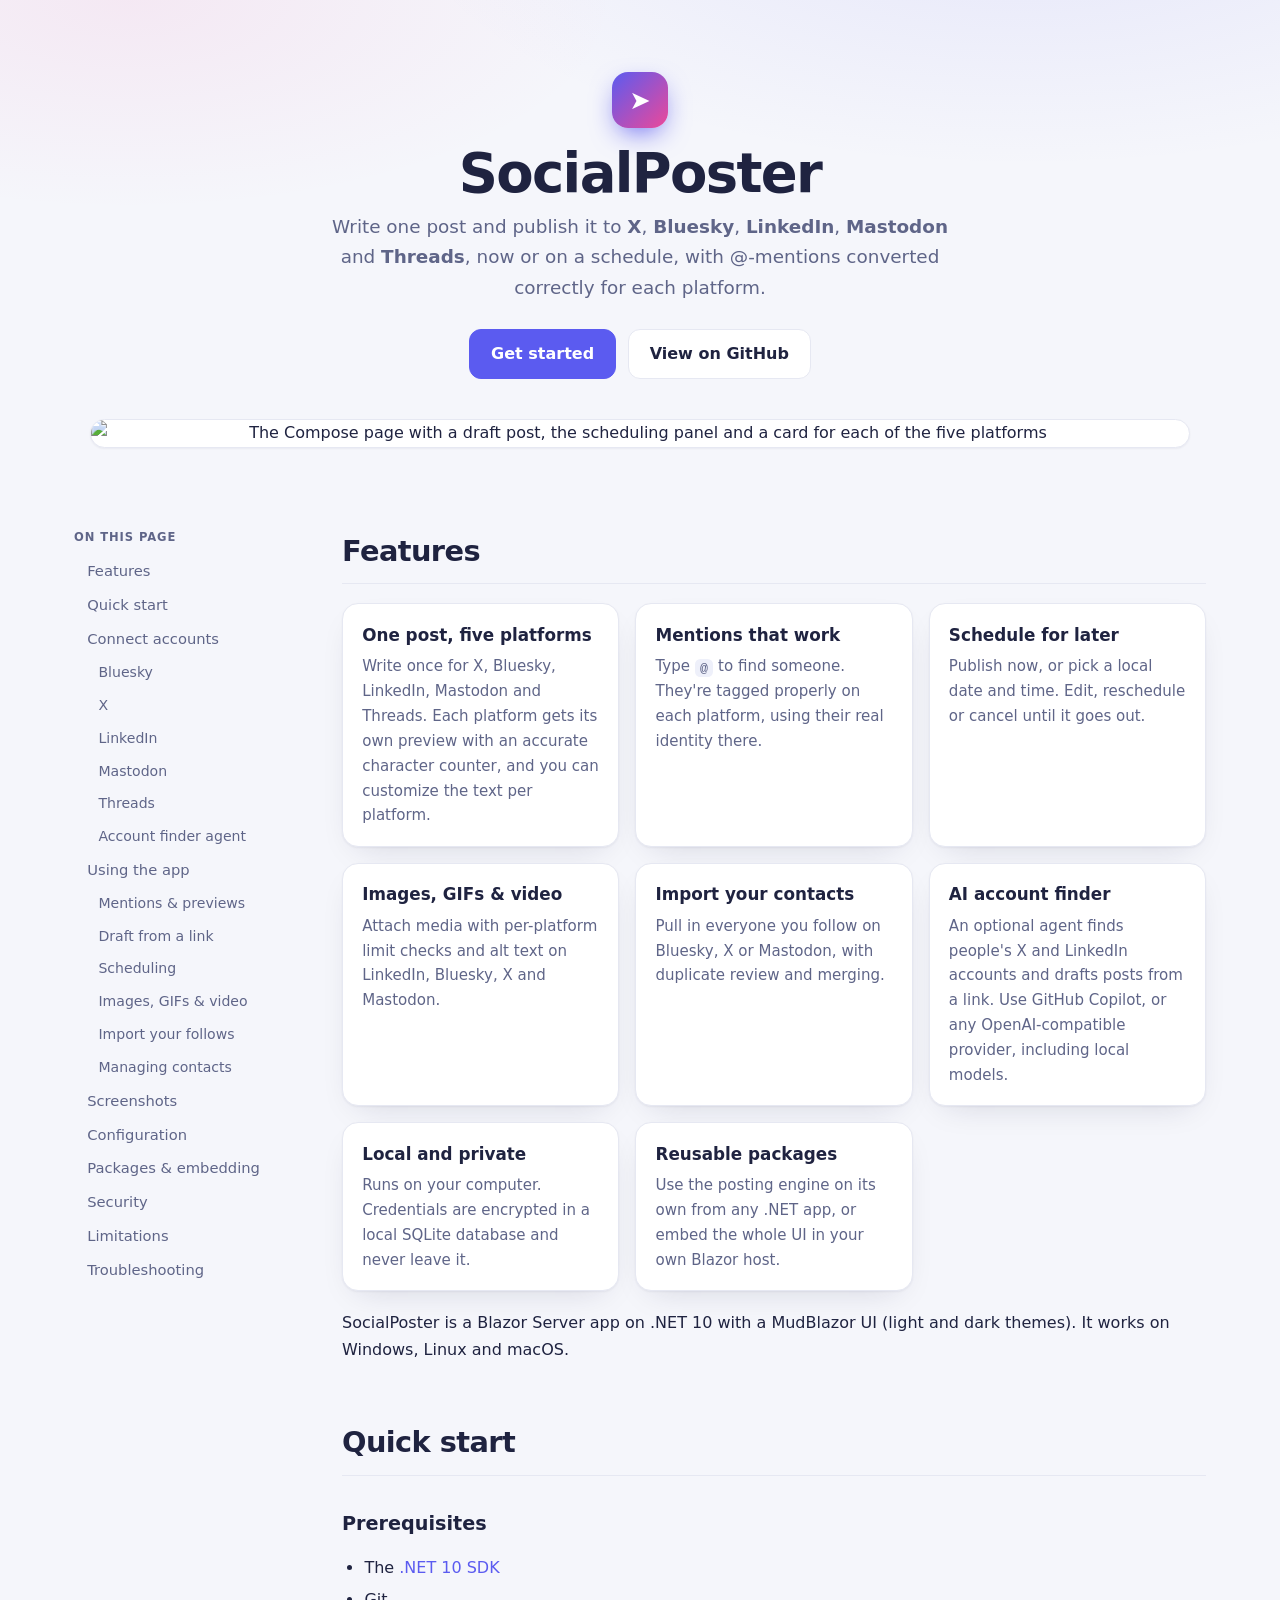
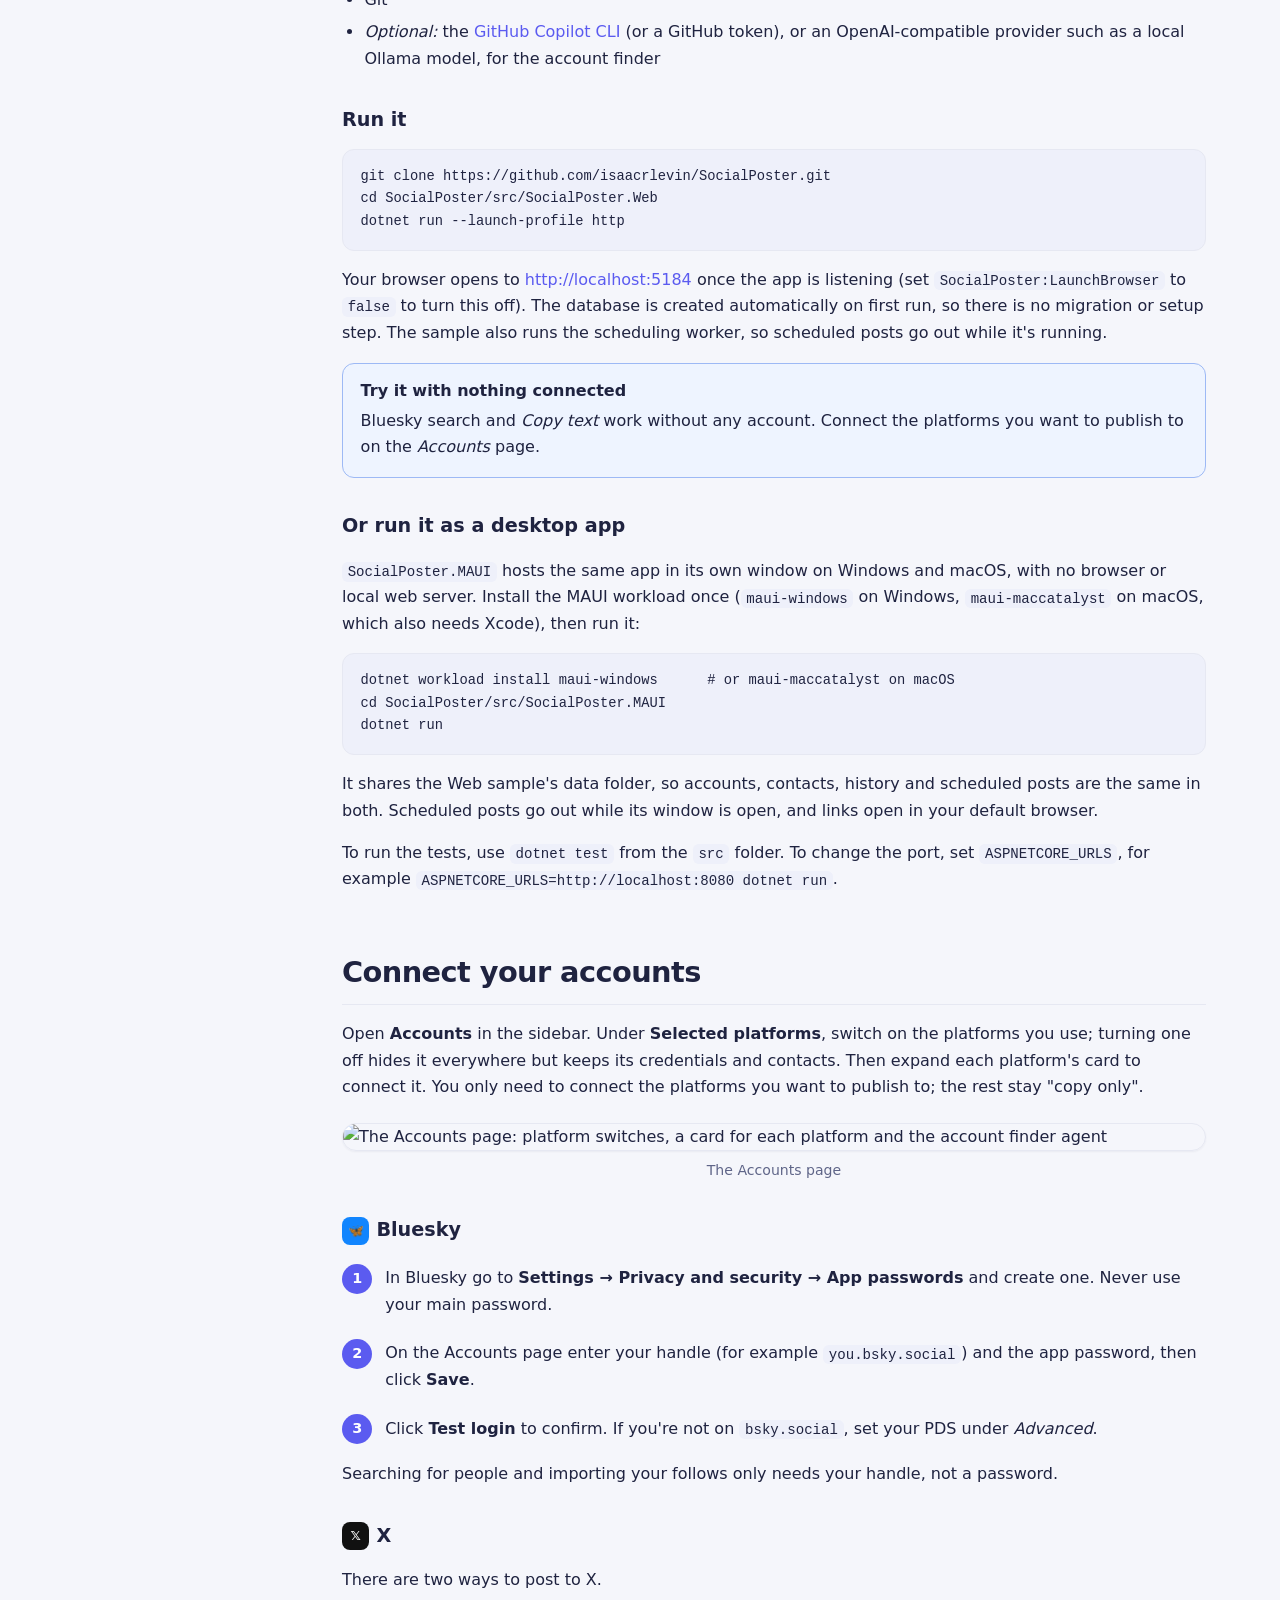
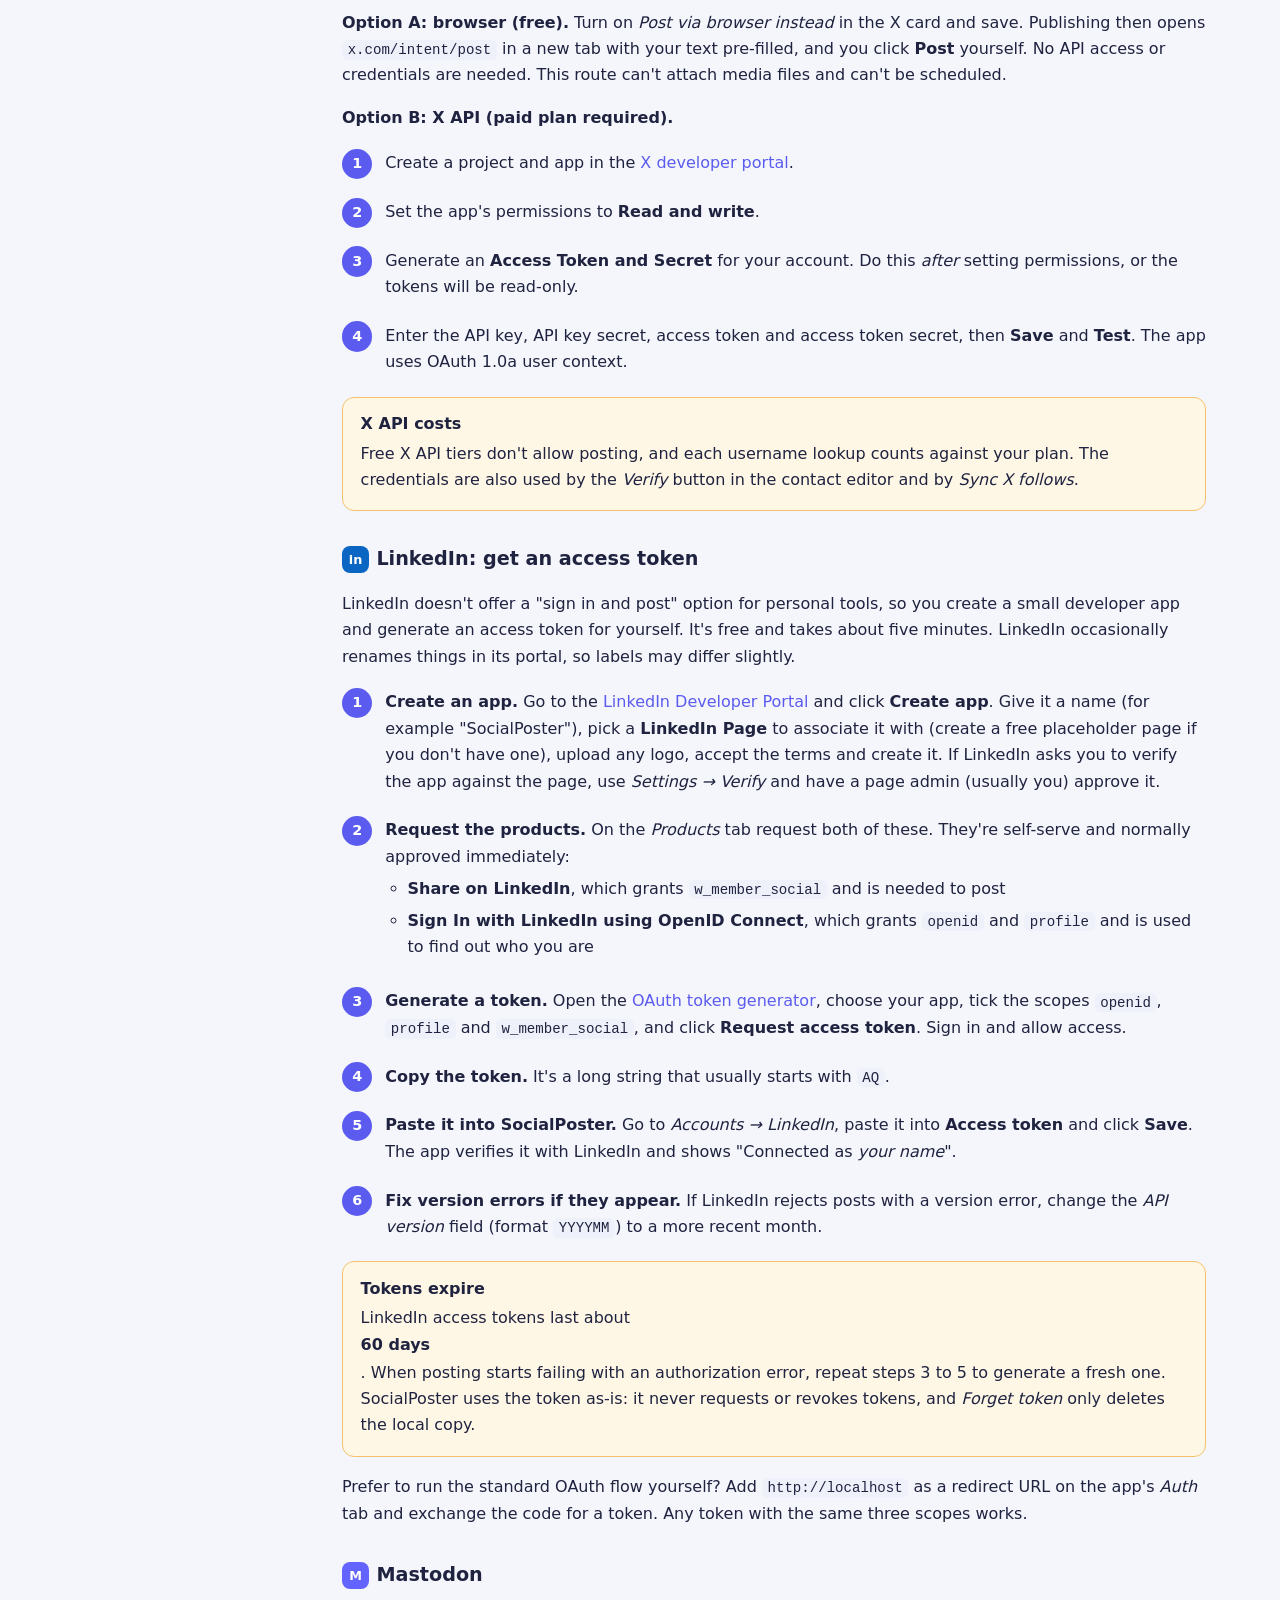
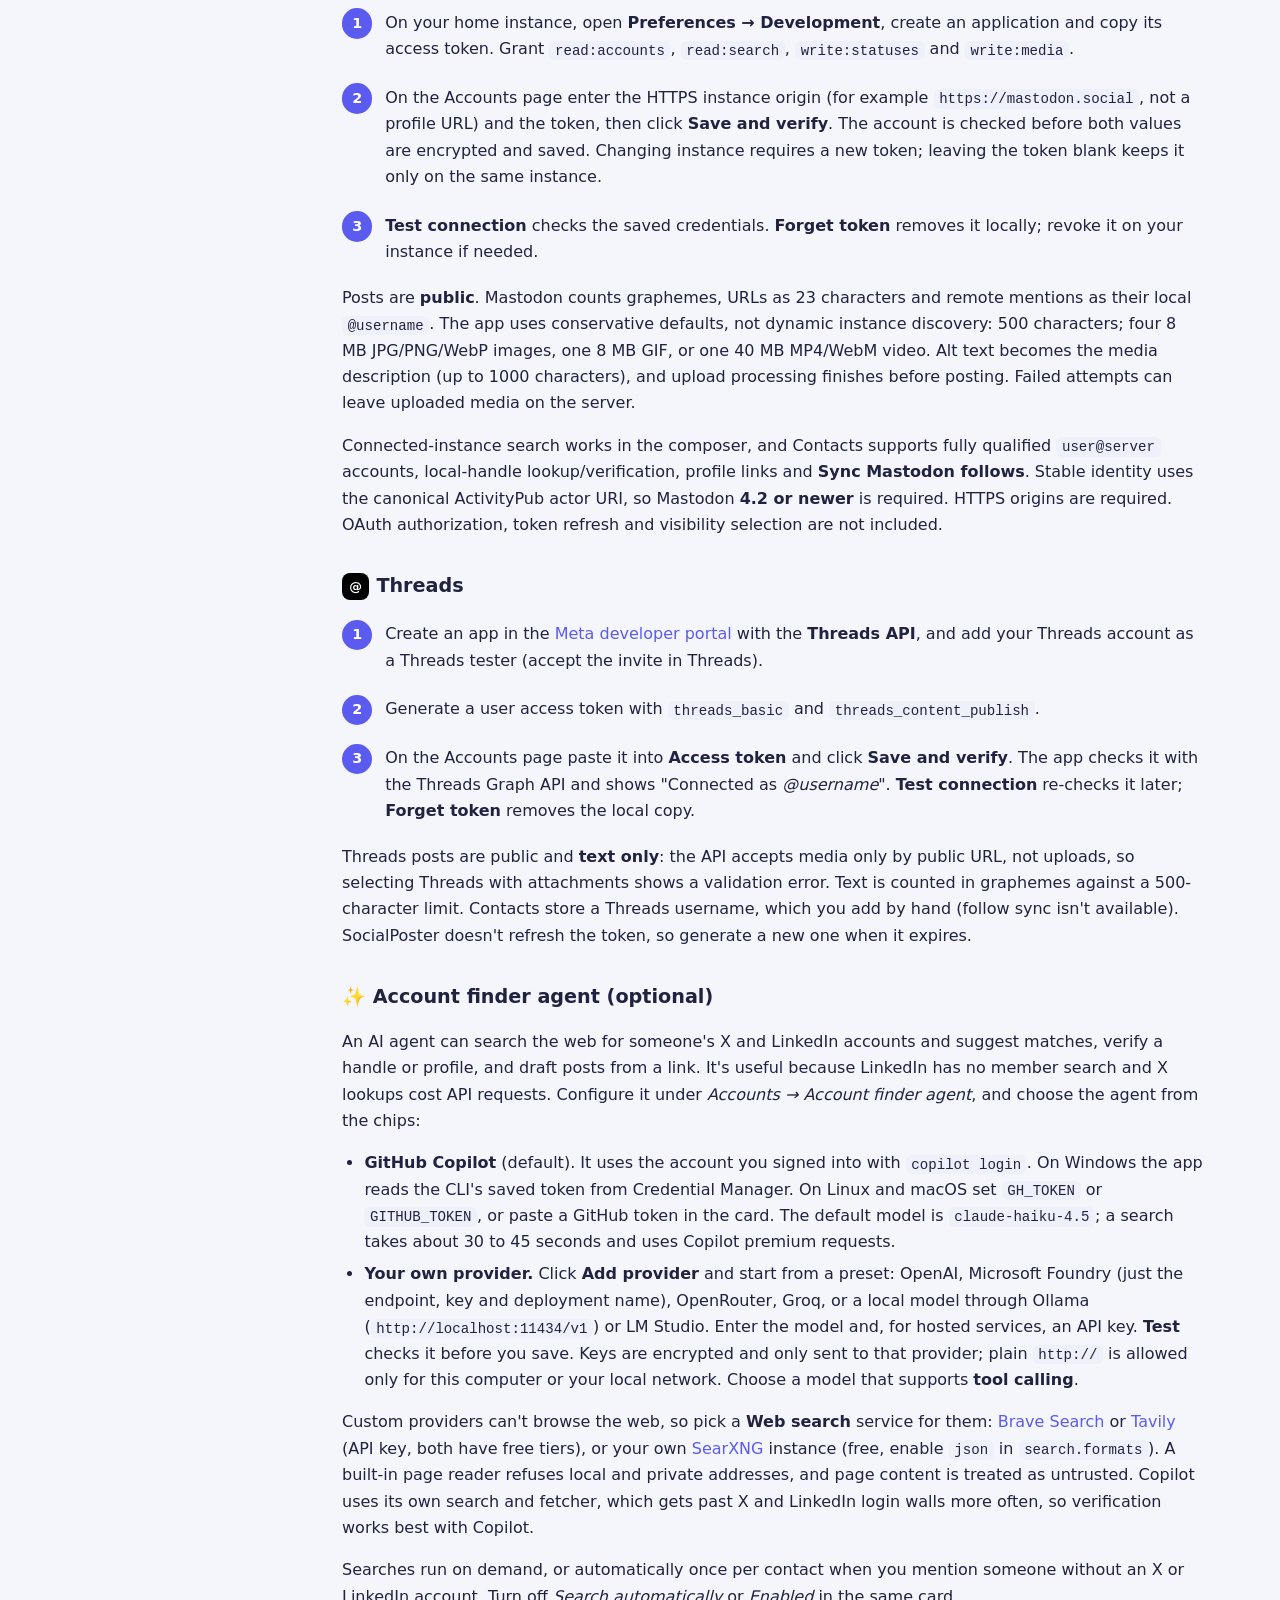
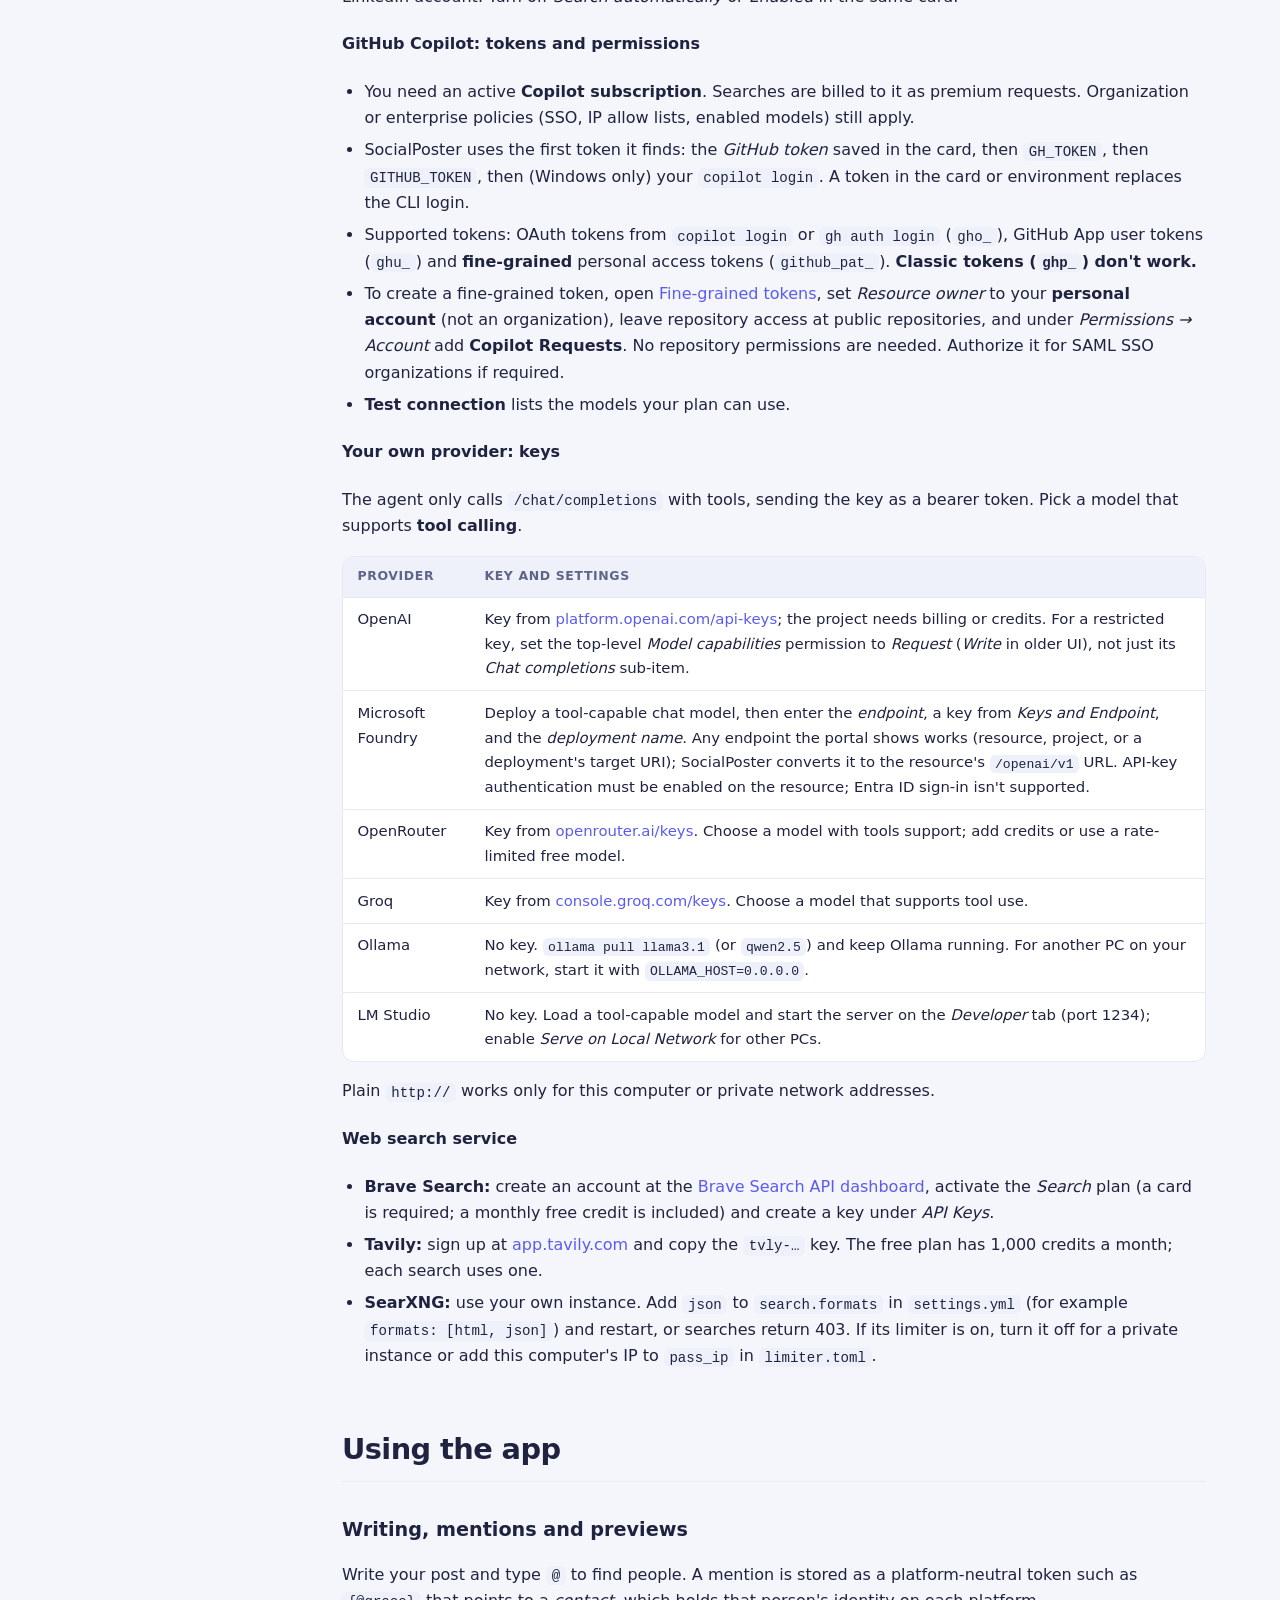
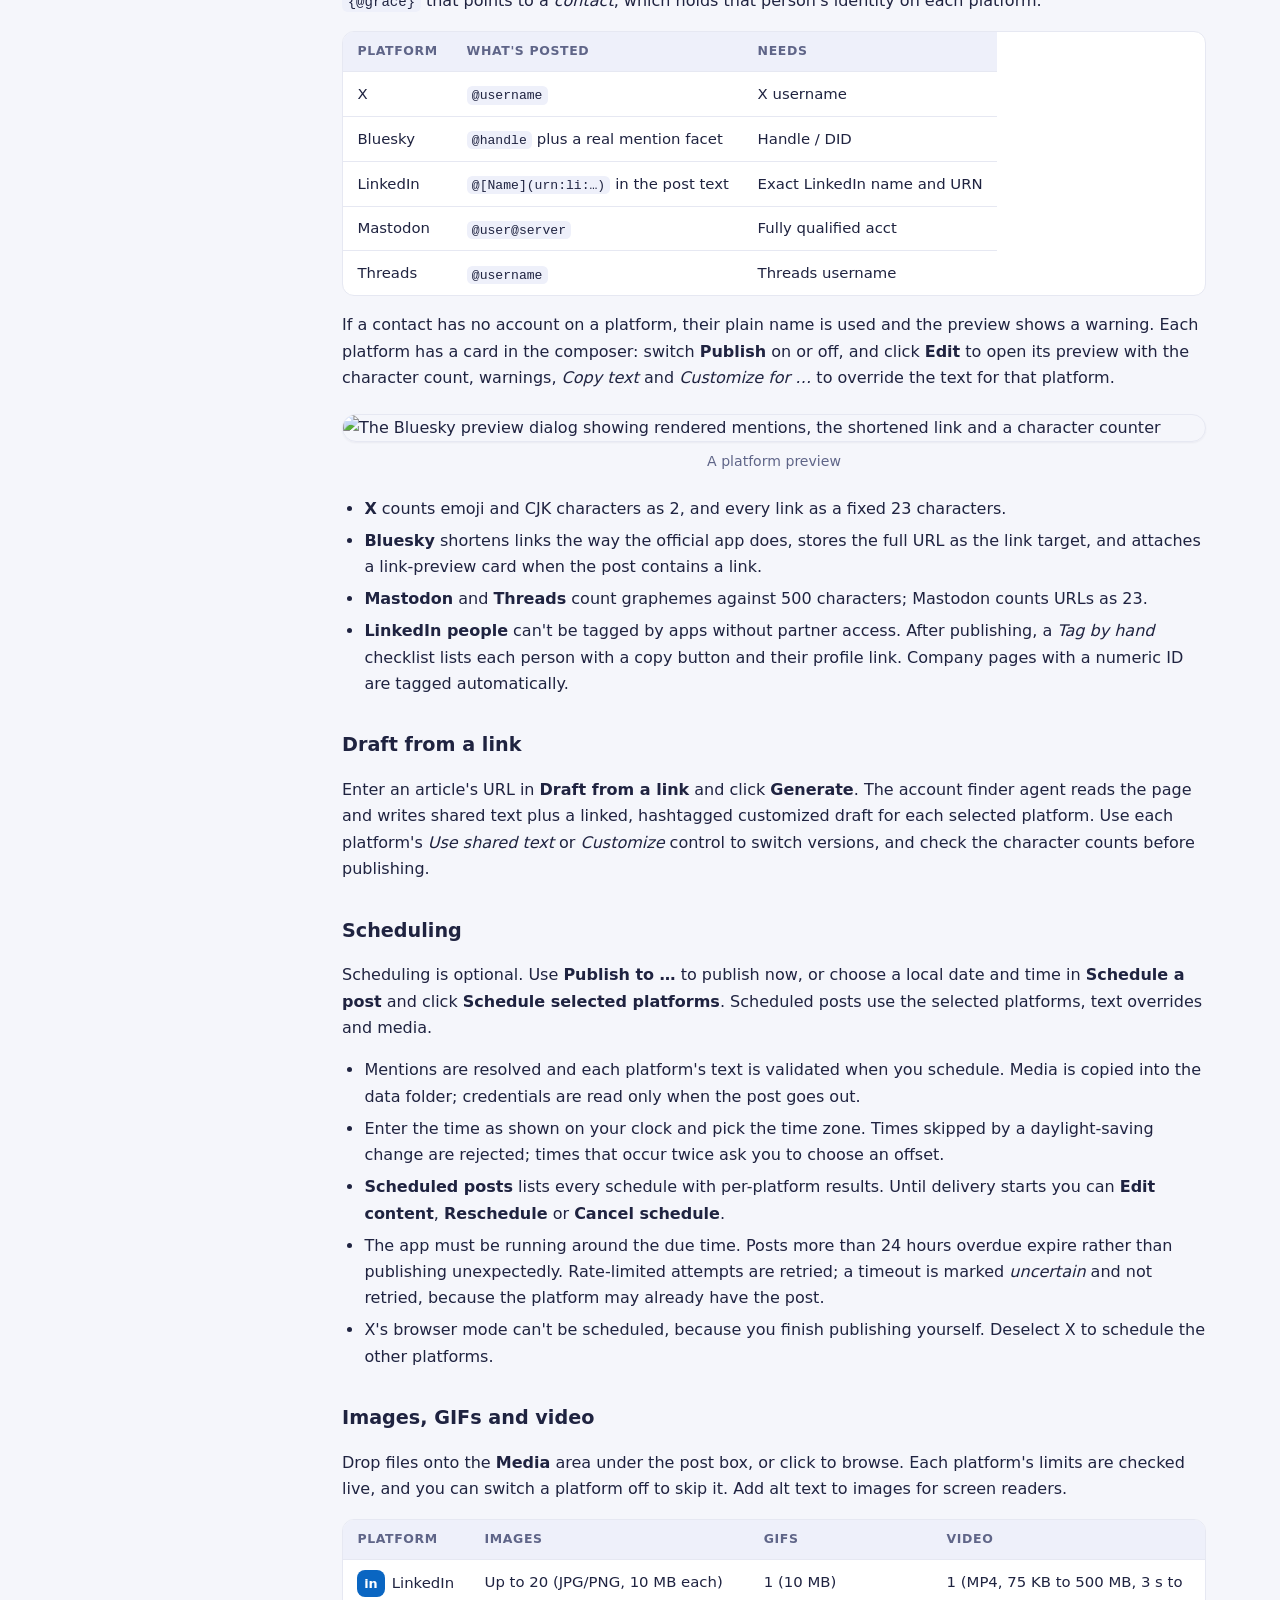
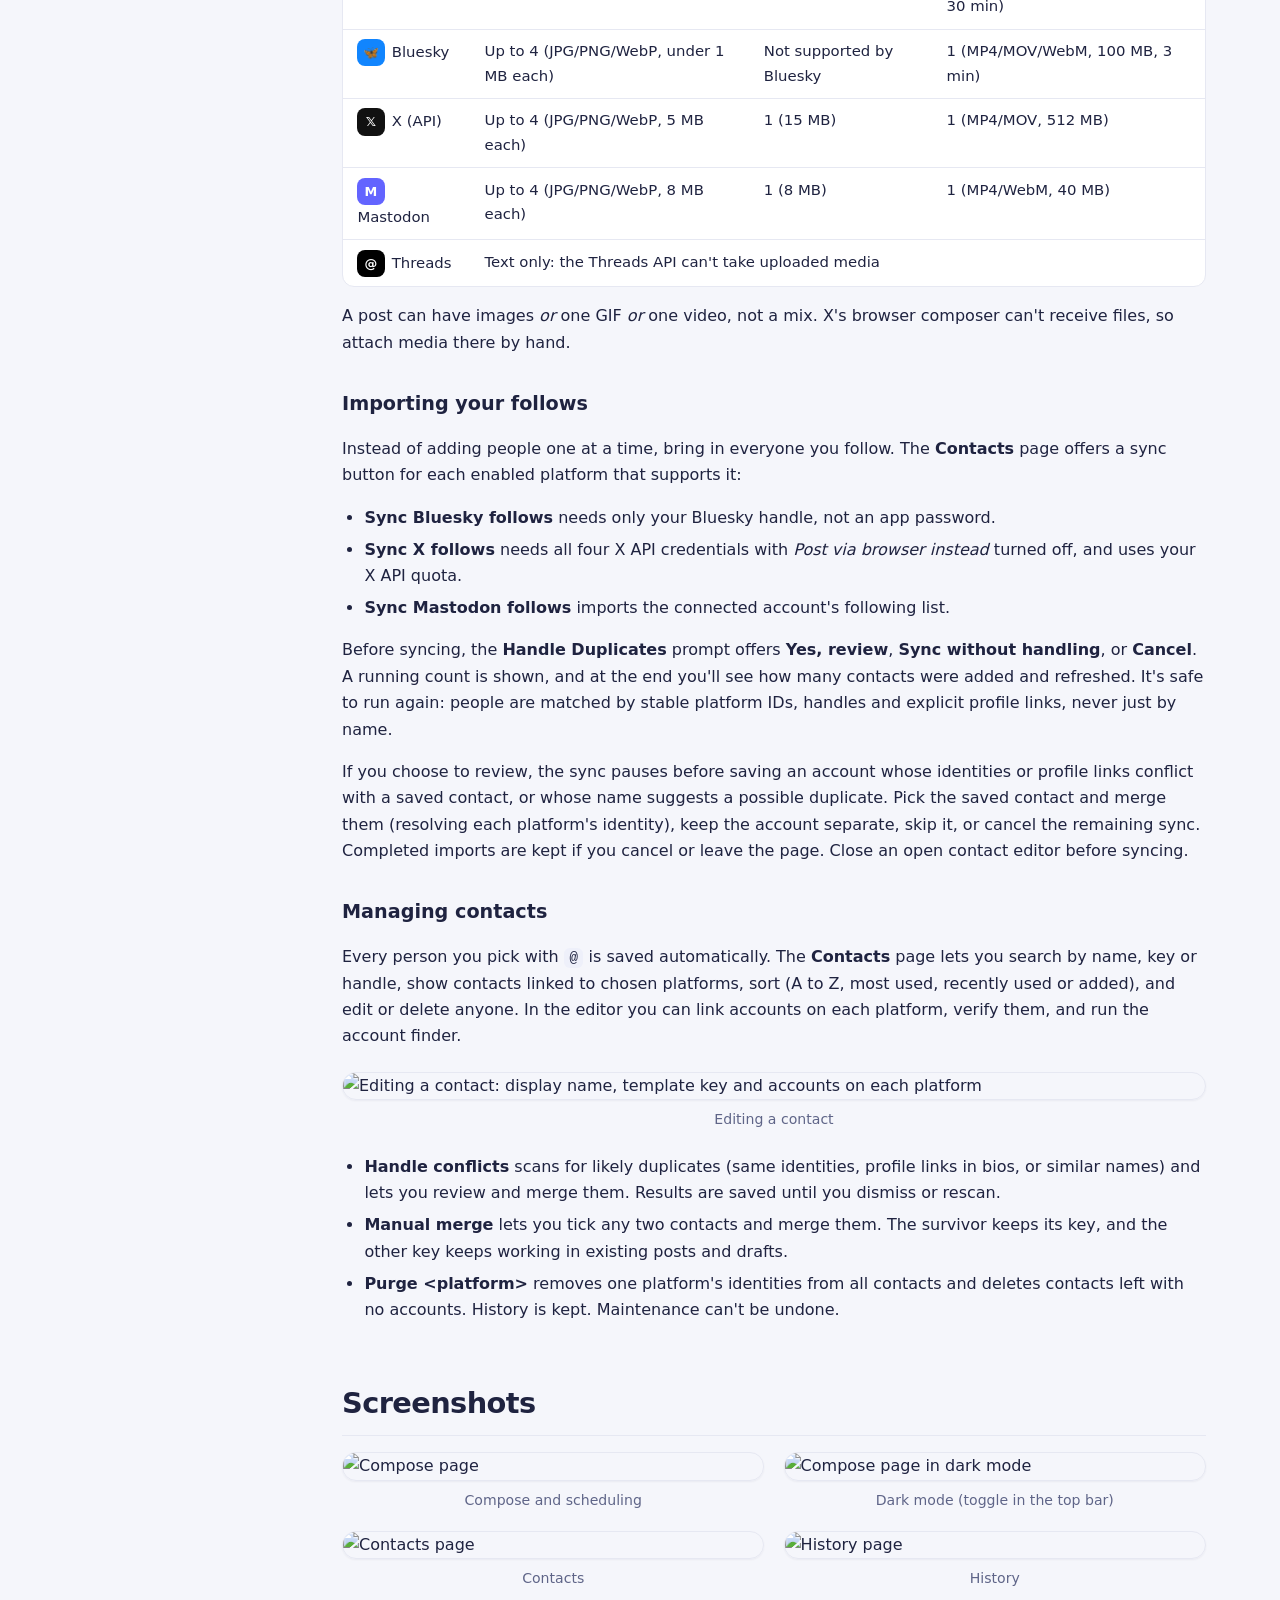
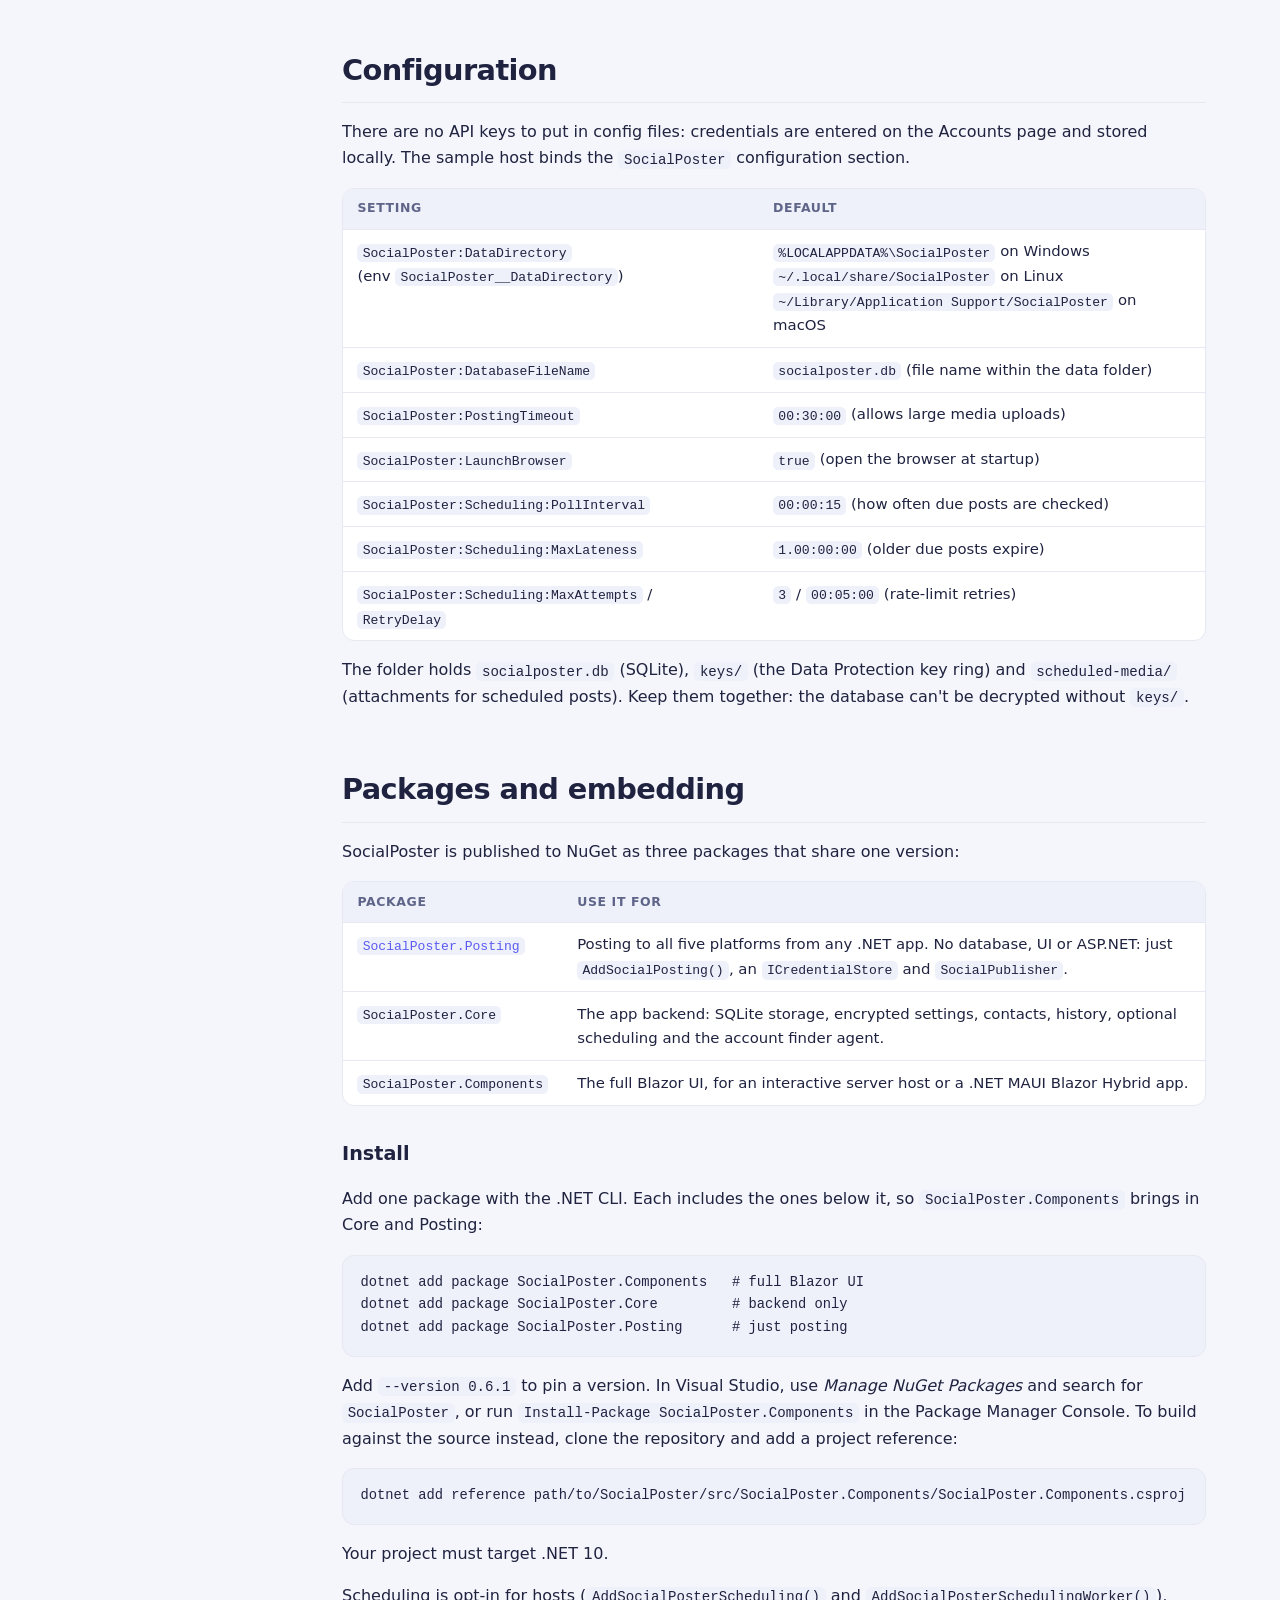
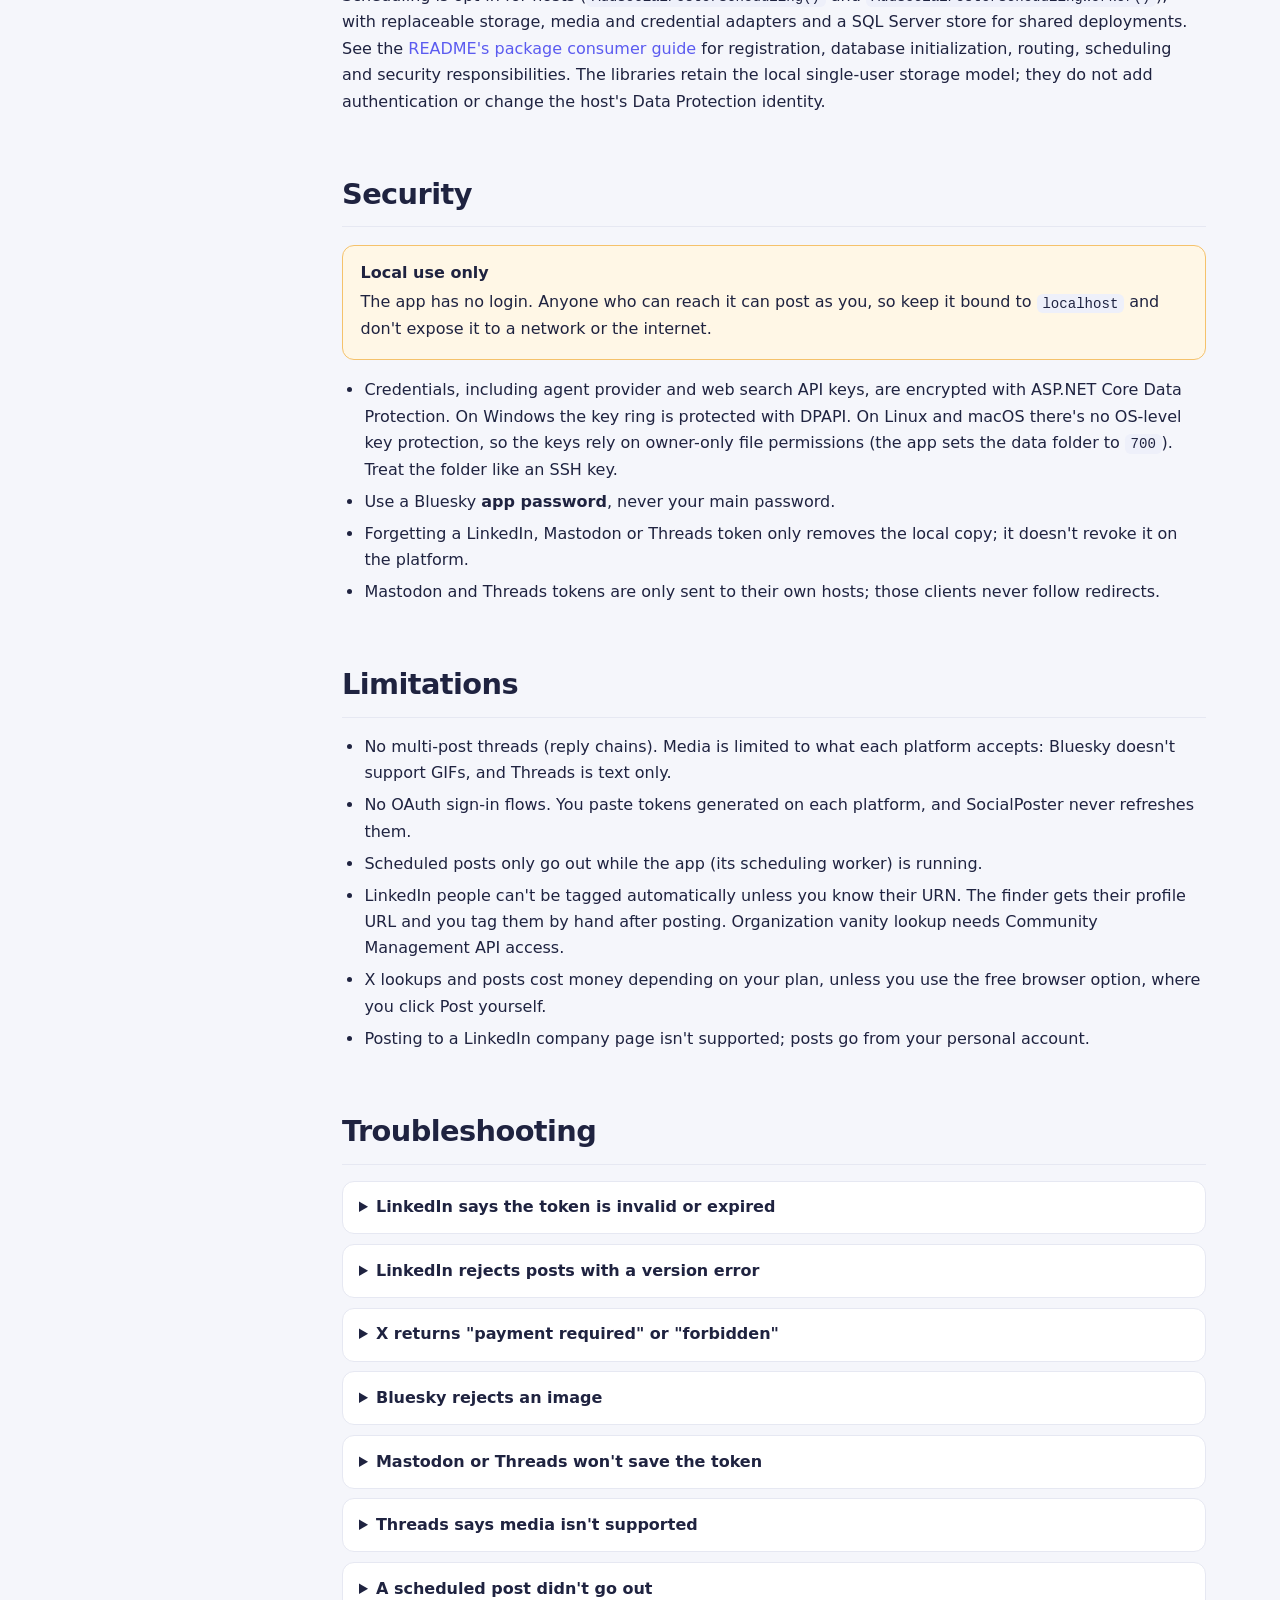
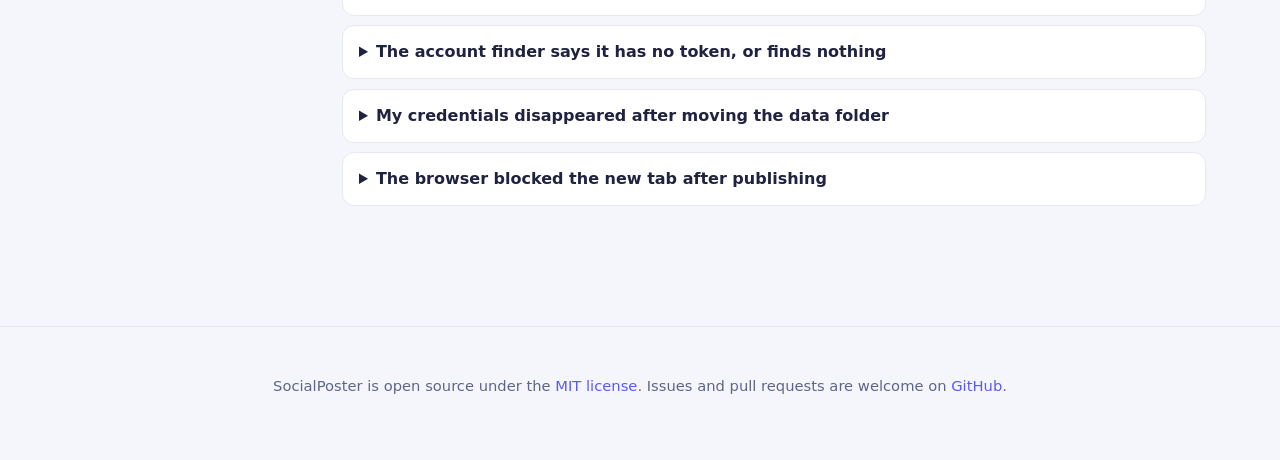
==== commit babbbfc8: "Add SocialPoster.MAUI desktop app; open browser on dotnet run - New SocialPoster.MAUI Blazor Hybrid " ====
--- a/docs/index.html
+++ b/docs/index.html
@@ -80,11 +80,17 @@
 <pre><code>git clone https://github.com/isaacrlevin/SocialPoster.git
 cd SocialPoster/src/SocialPoster.Web
 dotnet run --launch-profile http</code></pre>
-      <p>Open <a href="http://localhost:5184">http://localhost:5184</a>. The database is created automatically on first run, so there is no migration or setup step. The sample also runs the scheduling worker, so scheduled posts go out while it's running.</p>
+      <p>Your browser opens to <a href="http://localhost:5184">http://localhost:5184</a> once the app is listening (set <code>SocialPoster:LaunchBrowser</code> to <code>false</code> to turn this off). The database is created automatically on first run, so there is no migration or setup step. The sample also runs the scheduling worker, so scheduled posts go out while it's running.</p>
       <div class="note">
         <strong>Try it with nothing connected</strong>
         <p>Bluesky search and <em>Copy text</em> work without any account. Connect the platforms you want to publish to on the <em>Accounts</em> page.</p>
       </div>
+      <h3>Or run it as a desktop app</h3>
+      <p><code>SocialPoster.MAUI</code> hosts the same app in its own window on Windows and macOS, with no browser or local web server. Install the MAUI workload once (<code>maui-windows</code> on Windows, <code>maui-maccatalyst</code> on macOS, which also needs Xcode), then run it:</p>
+<pre><code>dotnet workload install maui-windows      # or maui-maccatalyst on macOS
+cd SocialPoster/src/SocialPoster.MAUI
+dotnet run</code></pre>
+      <p>It shares the Web sample's data folder, so accounts, contacts, history and scheduled posts are the same in both. Scheduled posts go out while its window is open, and links open in your default browser.</p>
       <p>To run the tests, use <code>dotnet test</code> from the <code>src</code> folder. To change the port, set <code>ASPNETCORE_URLS</code>, for example <code>ASPNETCORE_URLS=http://localhost:8080 dotnet run</code>.</p>
     </section>
 
@@ -277,6 +283,7 @@
         <tr><td><code>SocialPoster:DataDirectory</code><br>(env <code>SocialPoster__DataDirectory</code>)</td><td><code>%LOCALAPPDATA%\SocialPoster</code> on Windows<br><code>~/.local/share/SocialPoster</code> on Linux<br><code>~/Library/Application Support/SocialPoster</code> on macOS</td></tr>
         <tr><td><code>SocialPoster:DatabaseFileName</code></td><td><code>socialposter.db</code> (file name within the data folder)</td></tr>
         <tr><td><code>SocialPoster:PostingTimeout</code></td><td><code>00:30:00</code> (allows large media uploads)</td></tr>
+        <tr><td><code>SocialPoster:LaunchBrowser</code></td><td><code>true</code> (open the browser at startup)</td></tr>
         <tr><td><code>SocialPoster:Scheduling:PollInterval</code></td><td><code>00:00:15</code> (how often due posts are checked)</td></tr>
         <tr><td><code>SocialPoster:Scheduling:MaxLateness</code></td><td><code>1.00:00:00</code> (older due posts expire)</td></tr>
         <tr><td><code>SocialPoster:Scheduling:MaxAttempts</code> / <code>RetryDelay</code></td><td><code>3</code> / <code>00:05:00</code> (rate-limit retries)</td></tr>
@@ -291,7 +298,7 @@
         <tr><th>Package</th><th>Use it for</th></tr>
         <tr><td><a href="https://github.com/isaacrlevin/SocialPoster/blob/main/src/SocialPoster.Posting/README.md"><code>SocialPoster.Posting</code></a></td><td>Posting to all five platforms from any .NET app. No database, UI or ASP.NET: just <code>AddSocialPosting()</code>, an <code>ICredentialStore</code> and <code>SocialPublisher</code>.</td></tr>
         <tr><td><code>SocialPoster.Core</code></td><td>The app backend: SQLite storage, encrypted settings, contacts, history, optional scheduling and the account finder agent.</td></tr>
-        <tr><td><code>SocialPoster.Components</code></td><td>The full Blazor UI, for an interactive server host.</td></tr>
+        <tr><td><code>SocialPoster.Components</code></td><td>The full Blazor UI, for an interactive server host or a .NET MAUI Blazor Hybrid app.</td></tr>
       </table>
       <h3>Install</h3>
       <p>Add one package with the .NET CLI. Each includes the ones below it, so <code>SocialPoster.Components</code> brings in Core and Posting:</p>
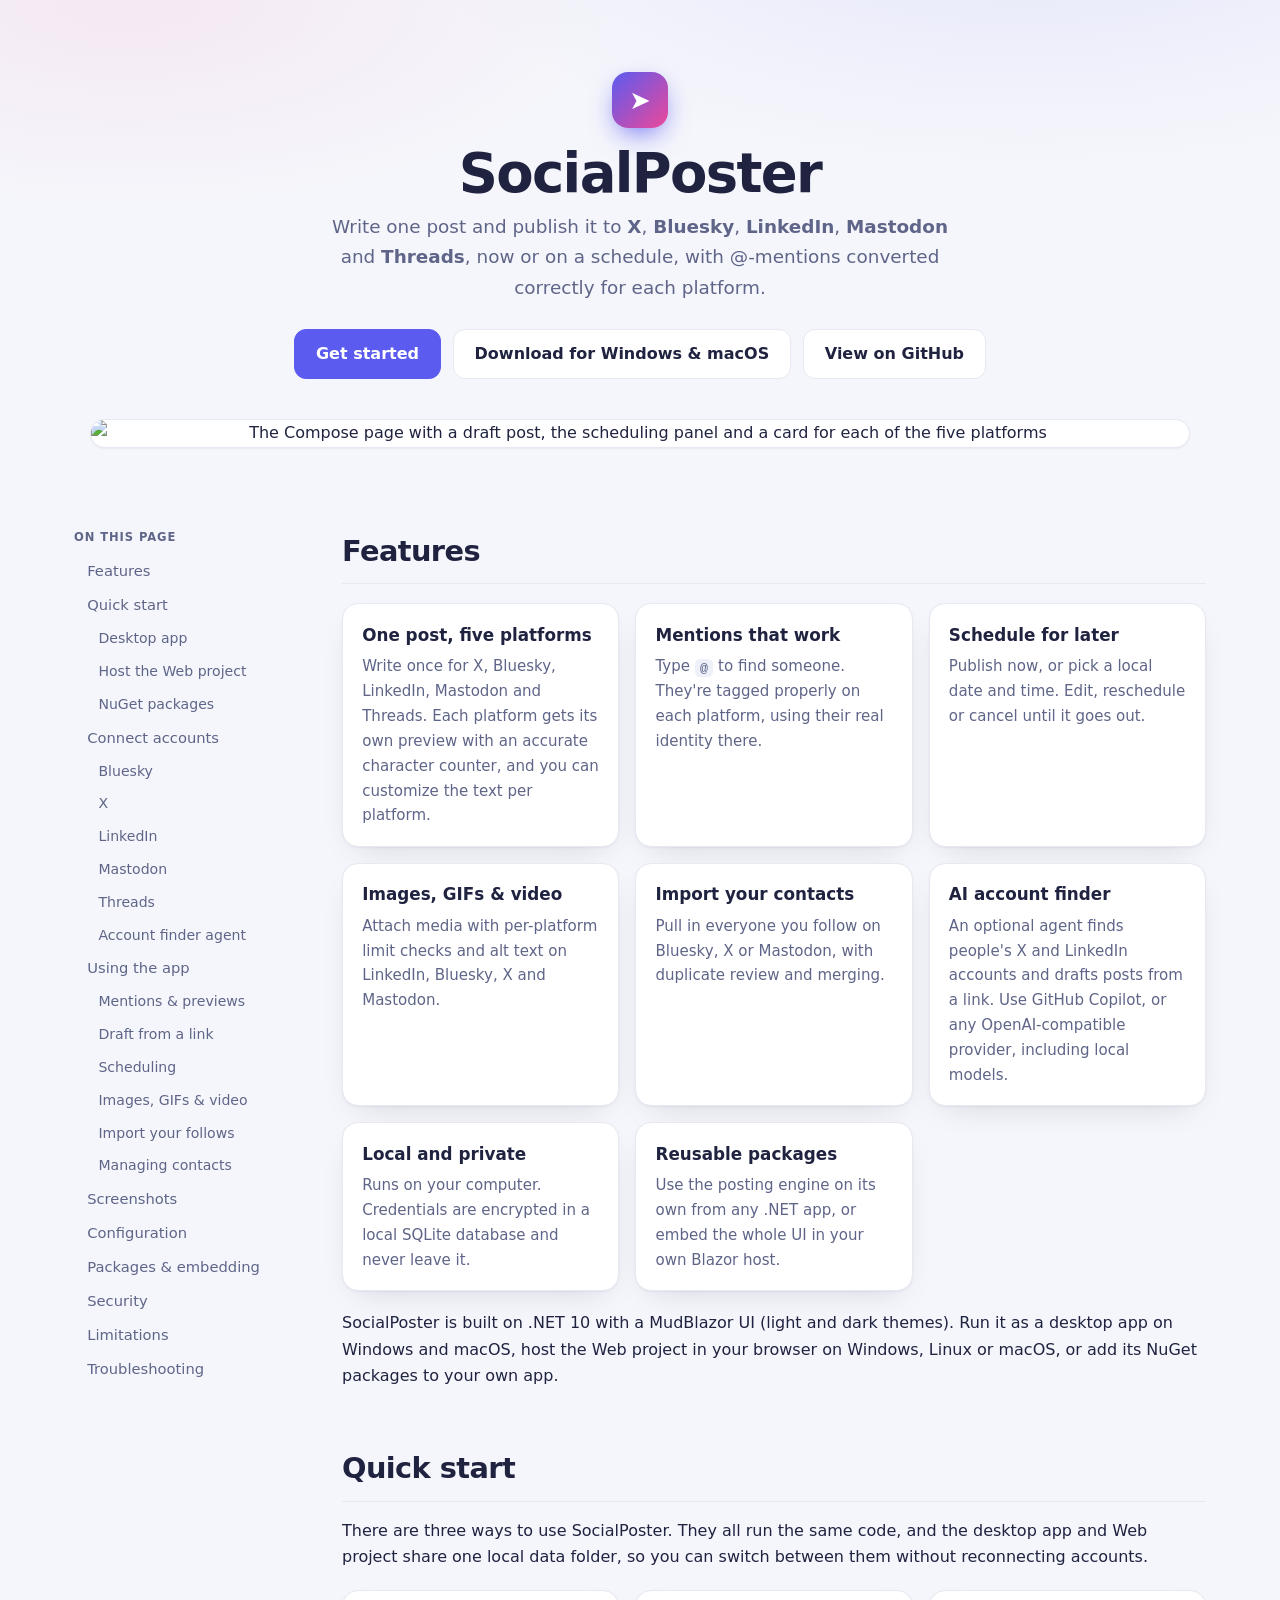
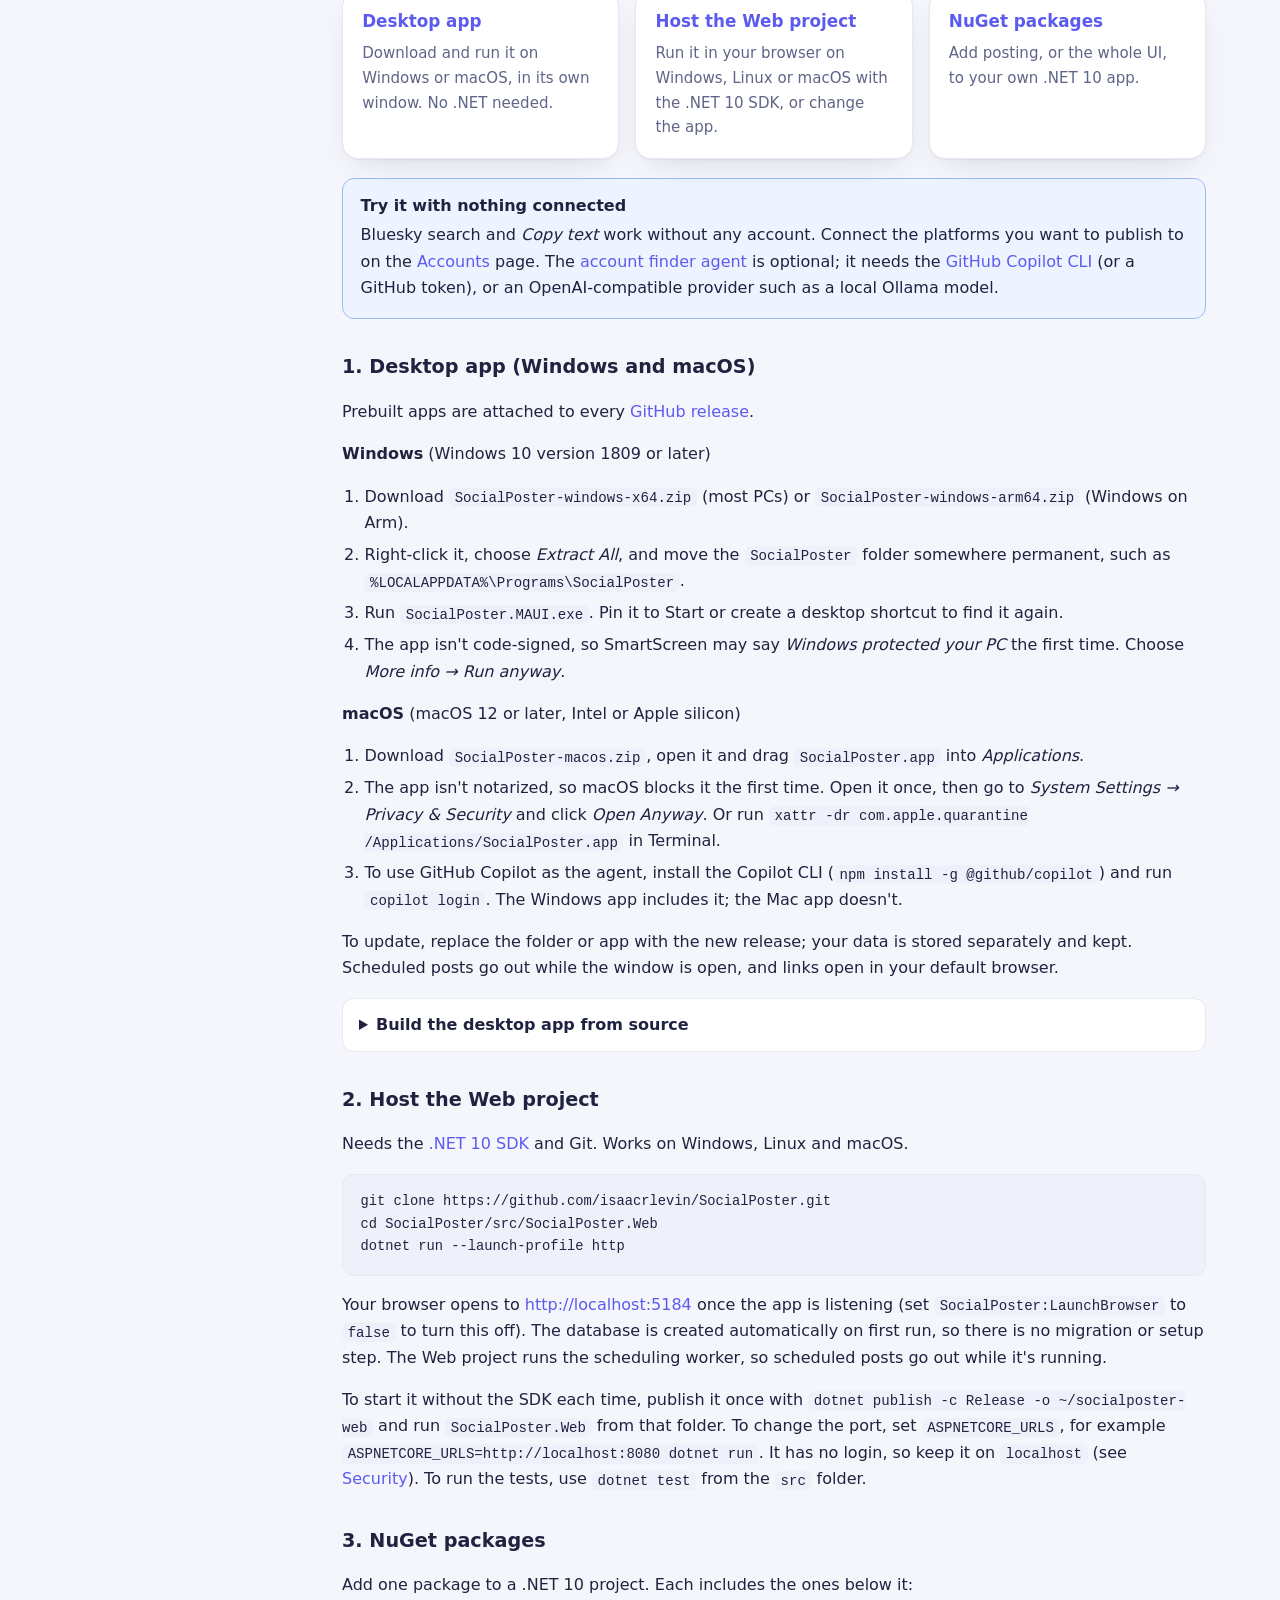
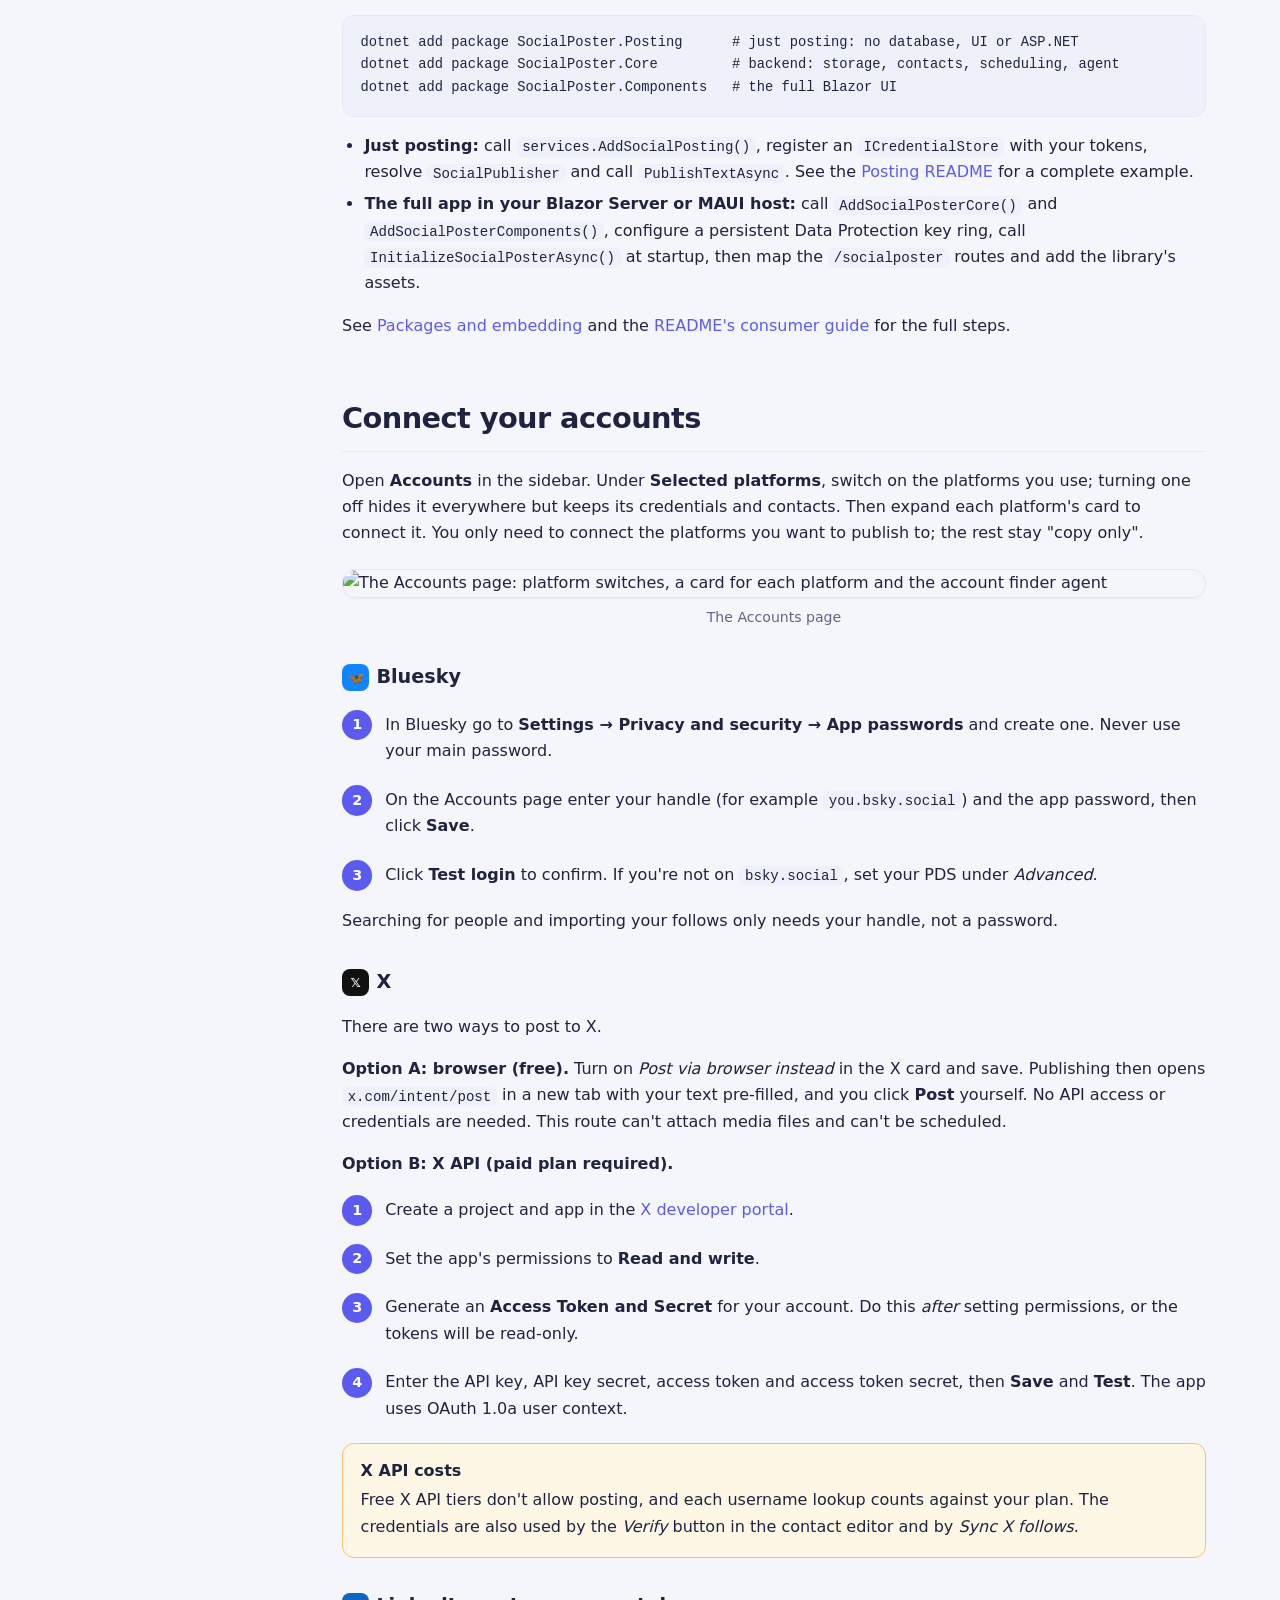
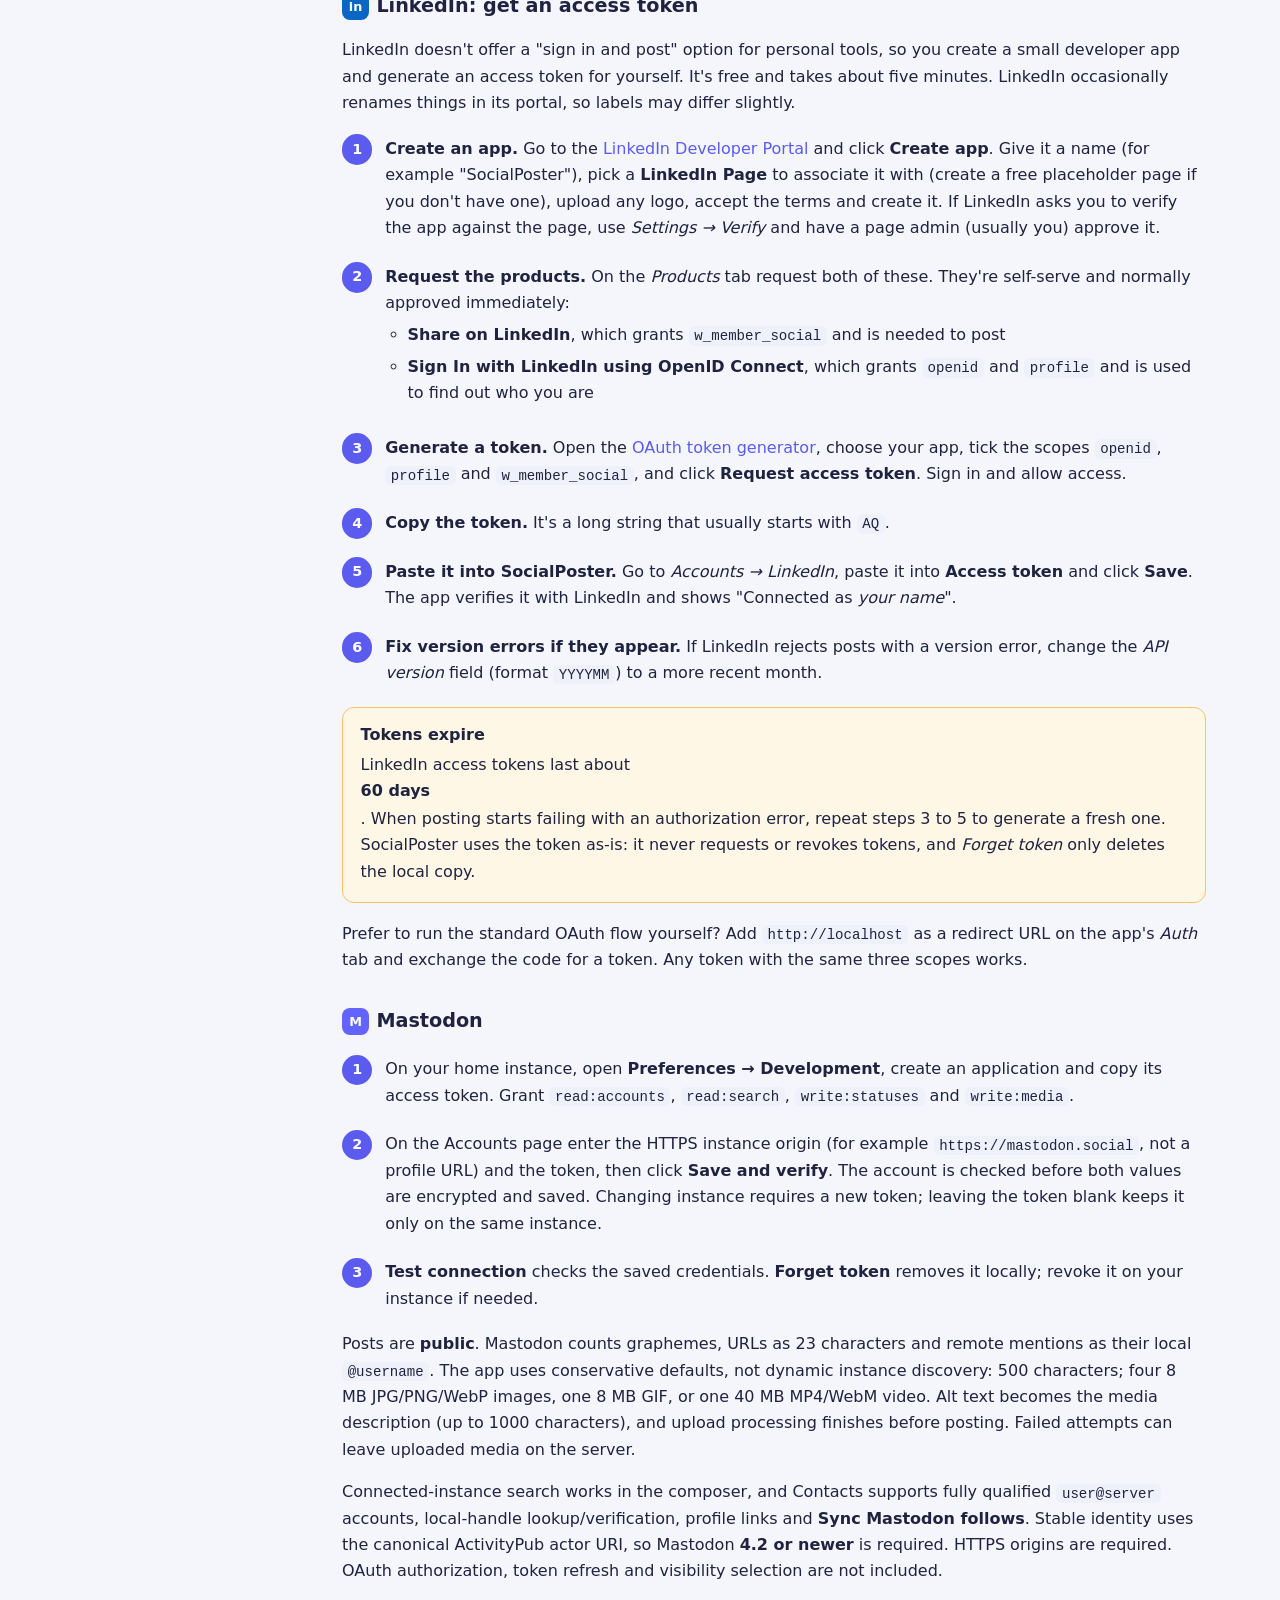
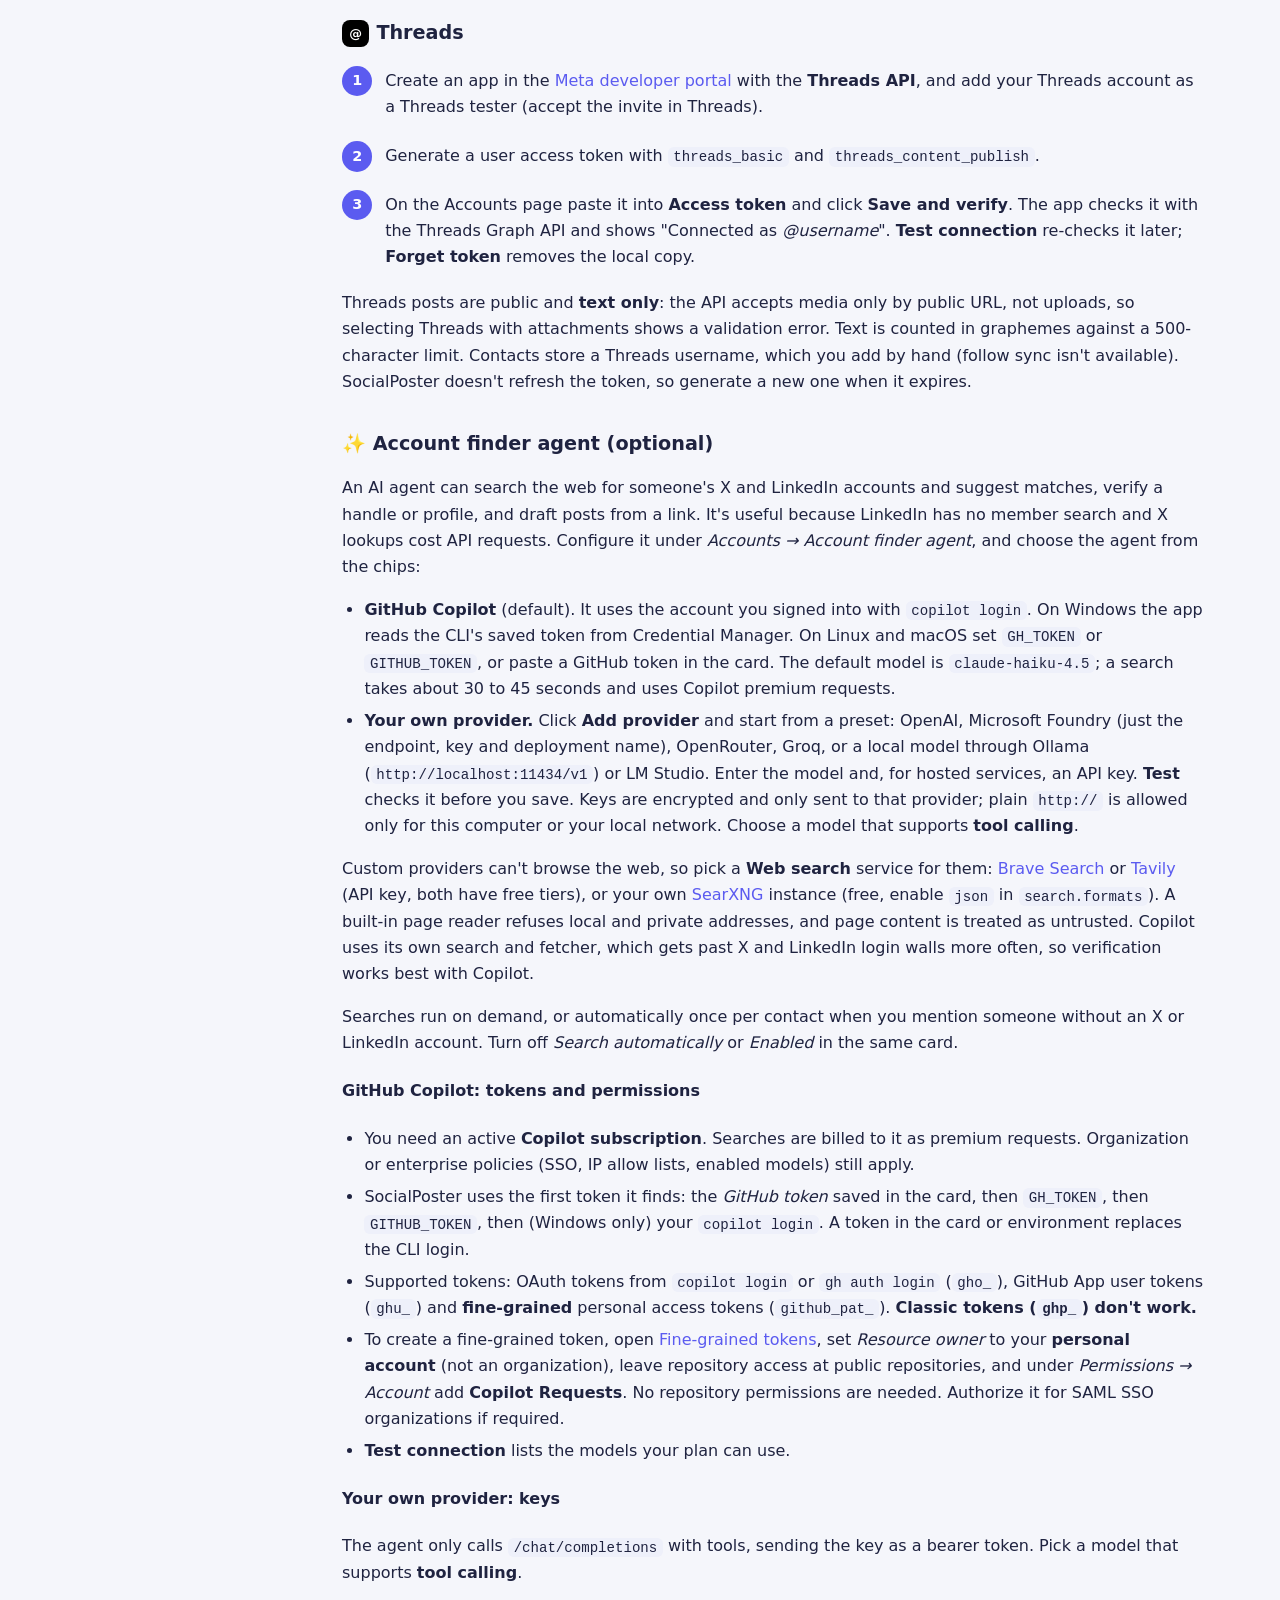
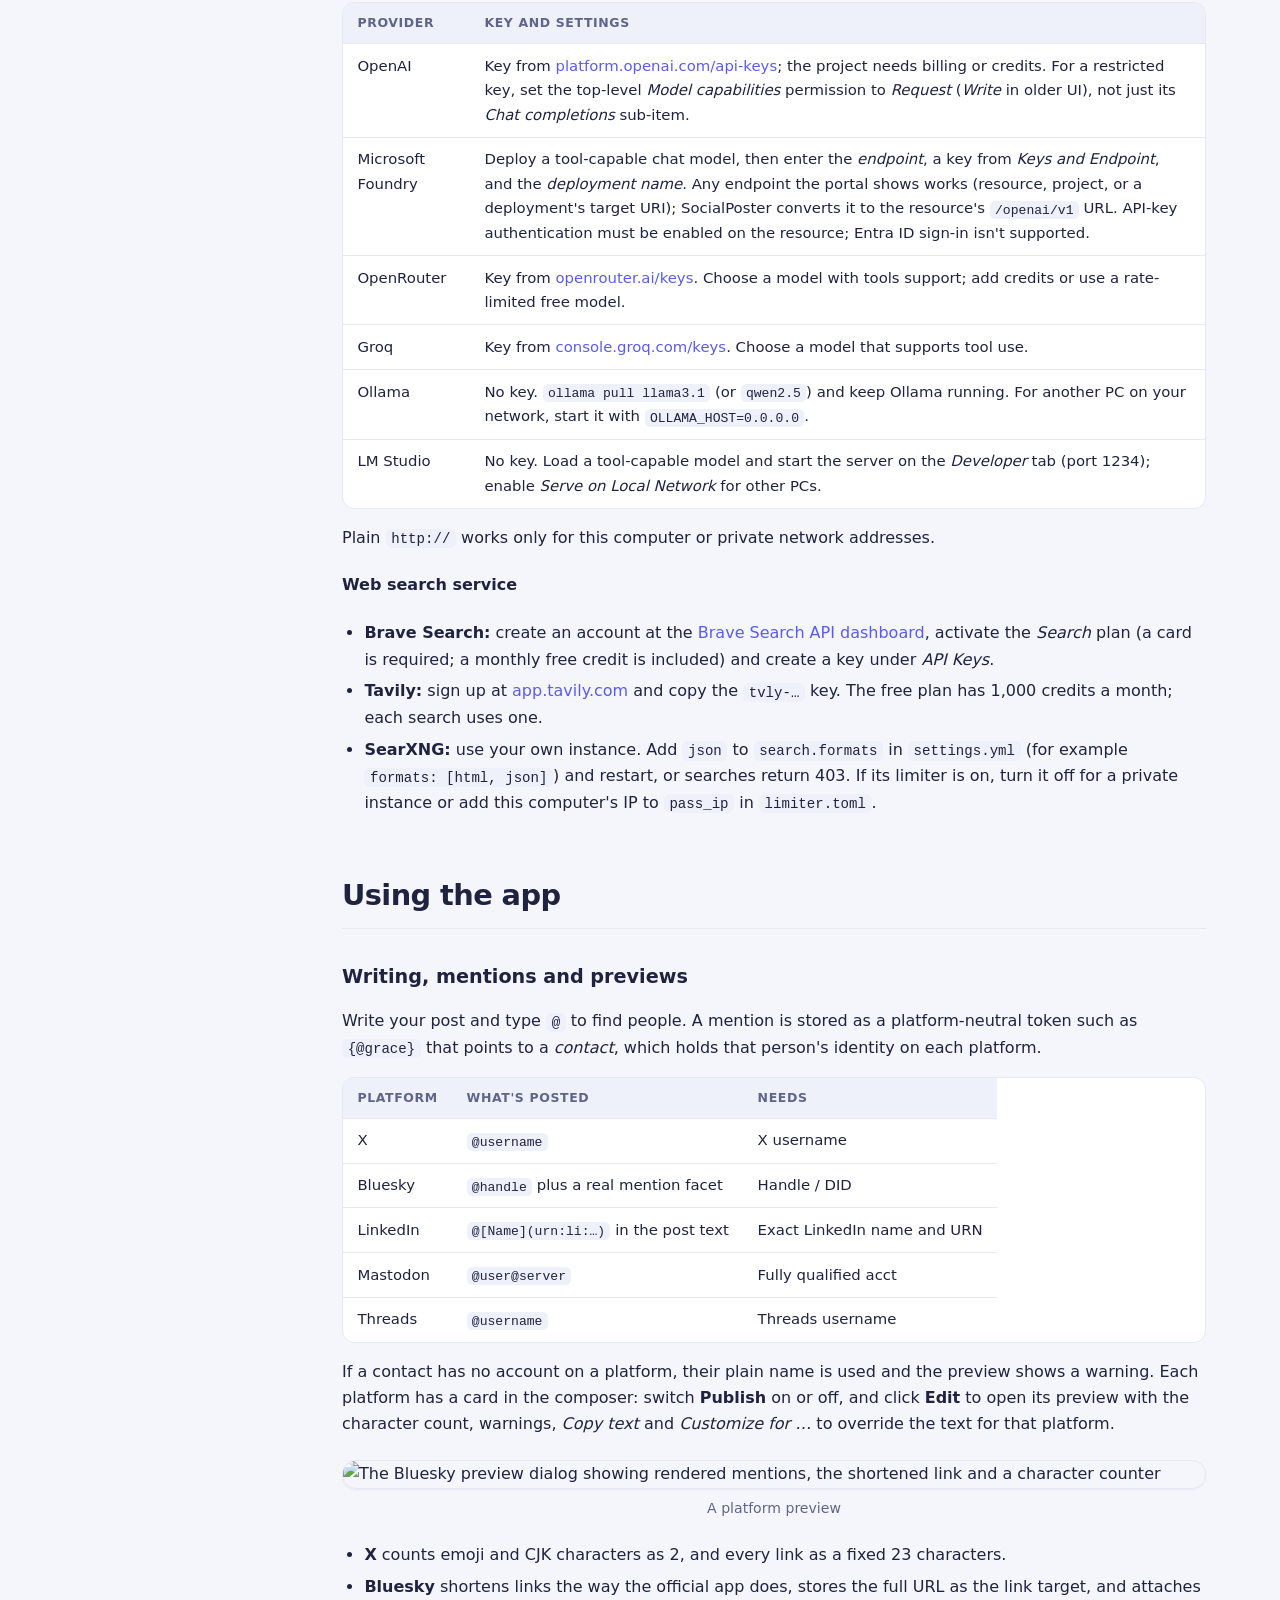
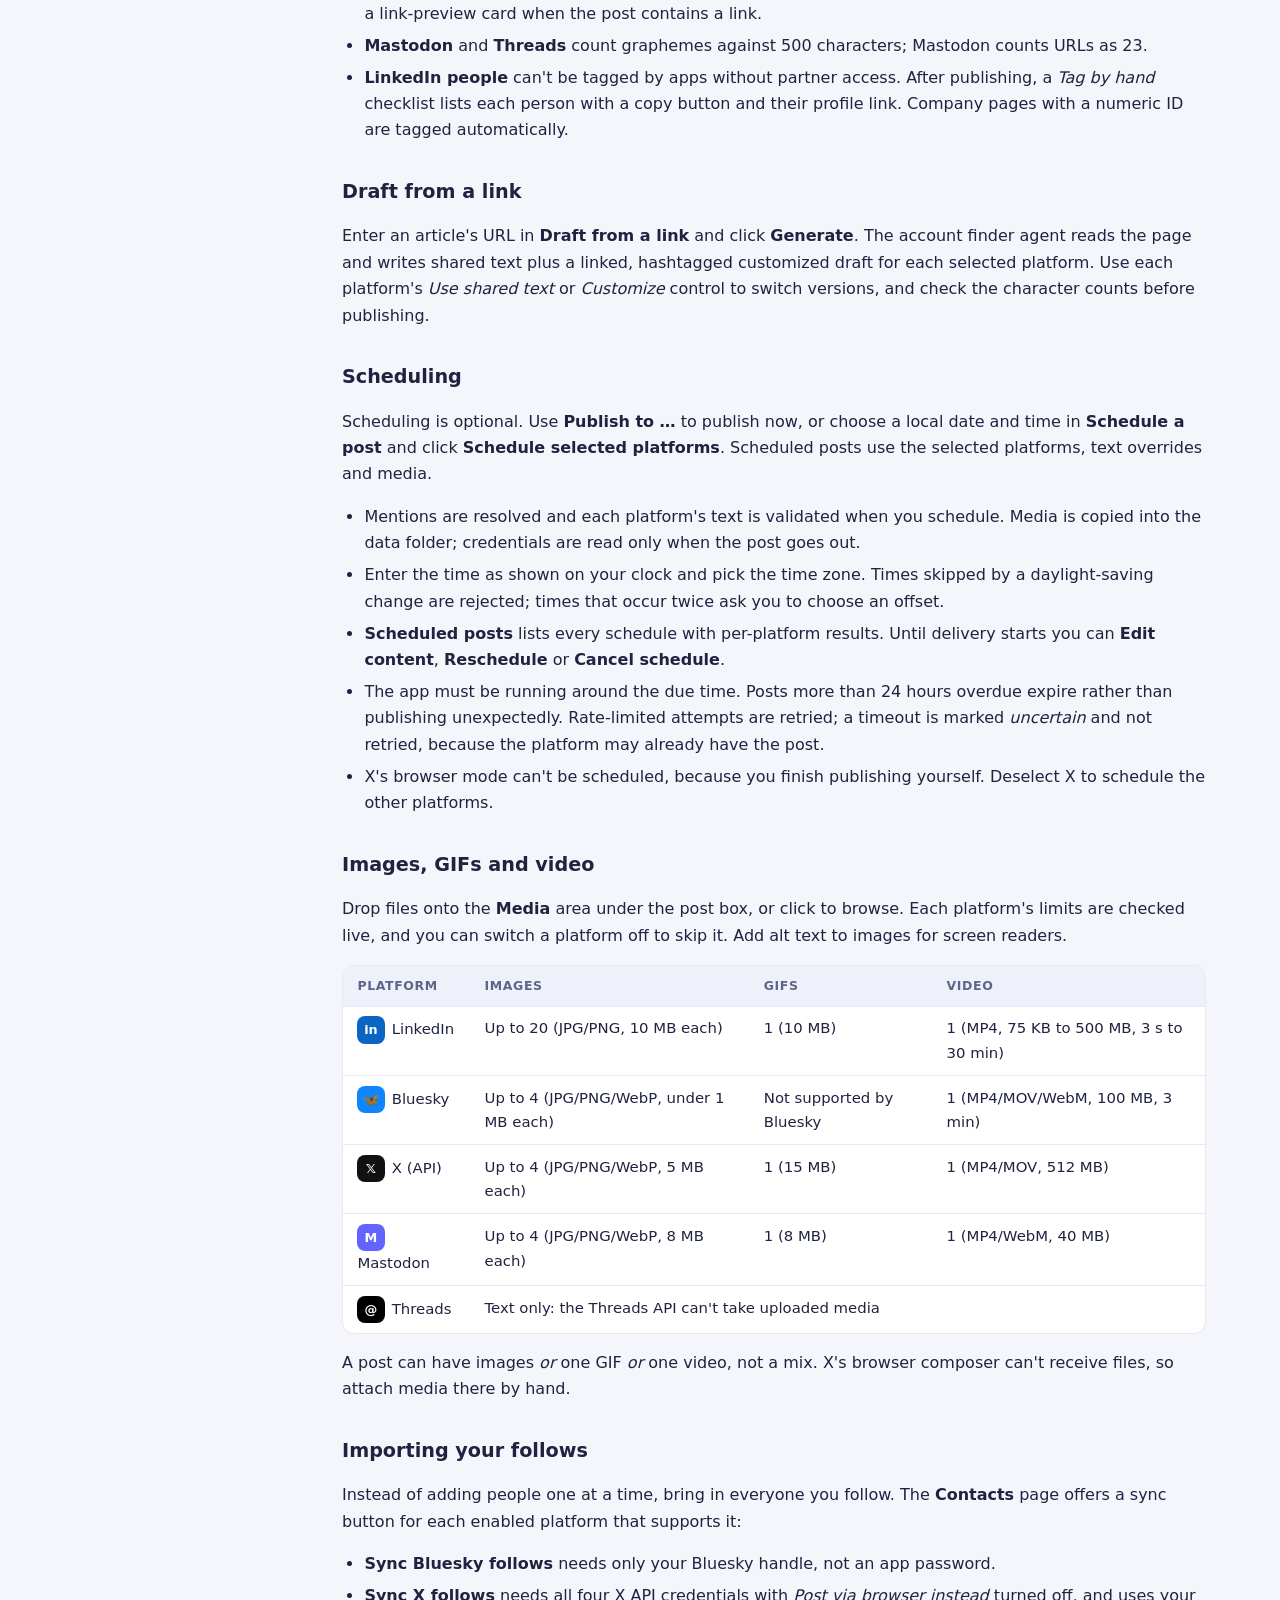
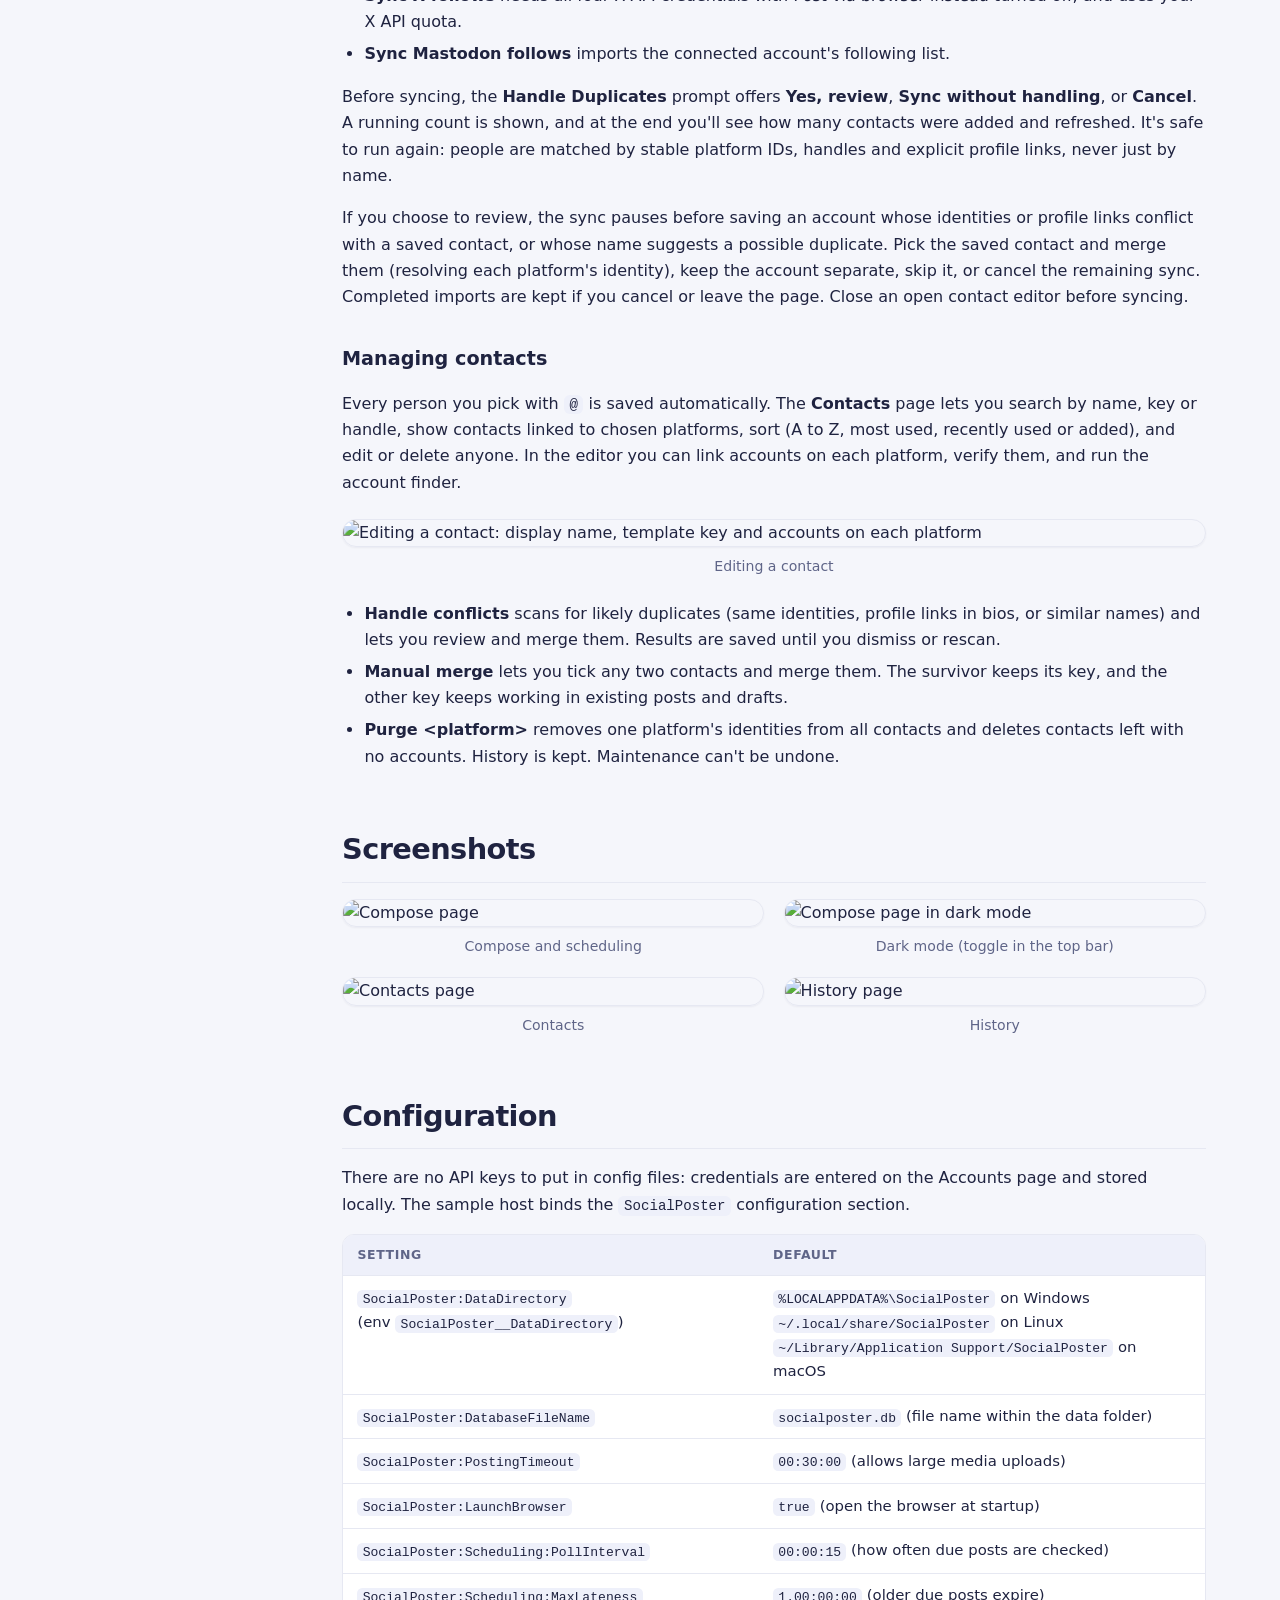
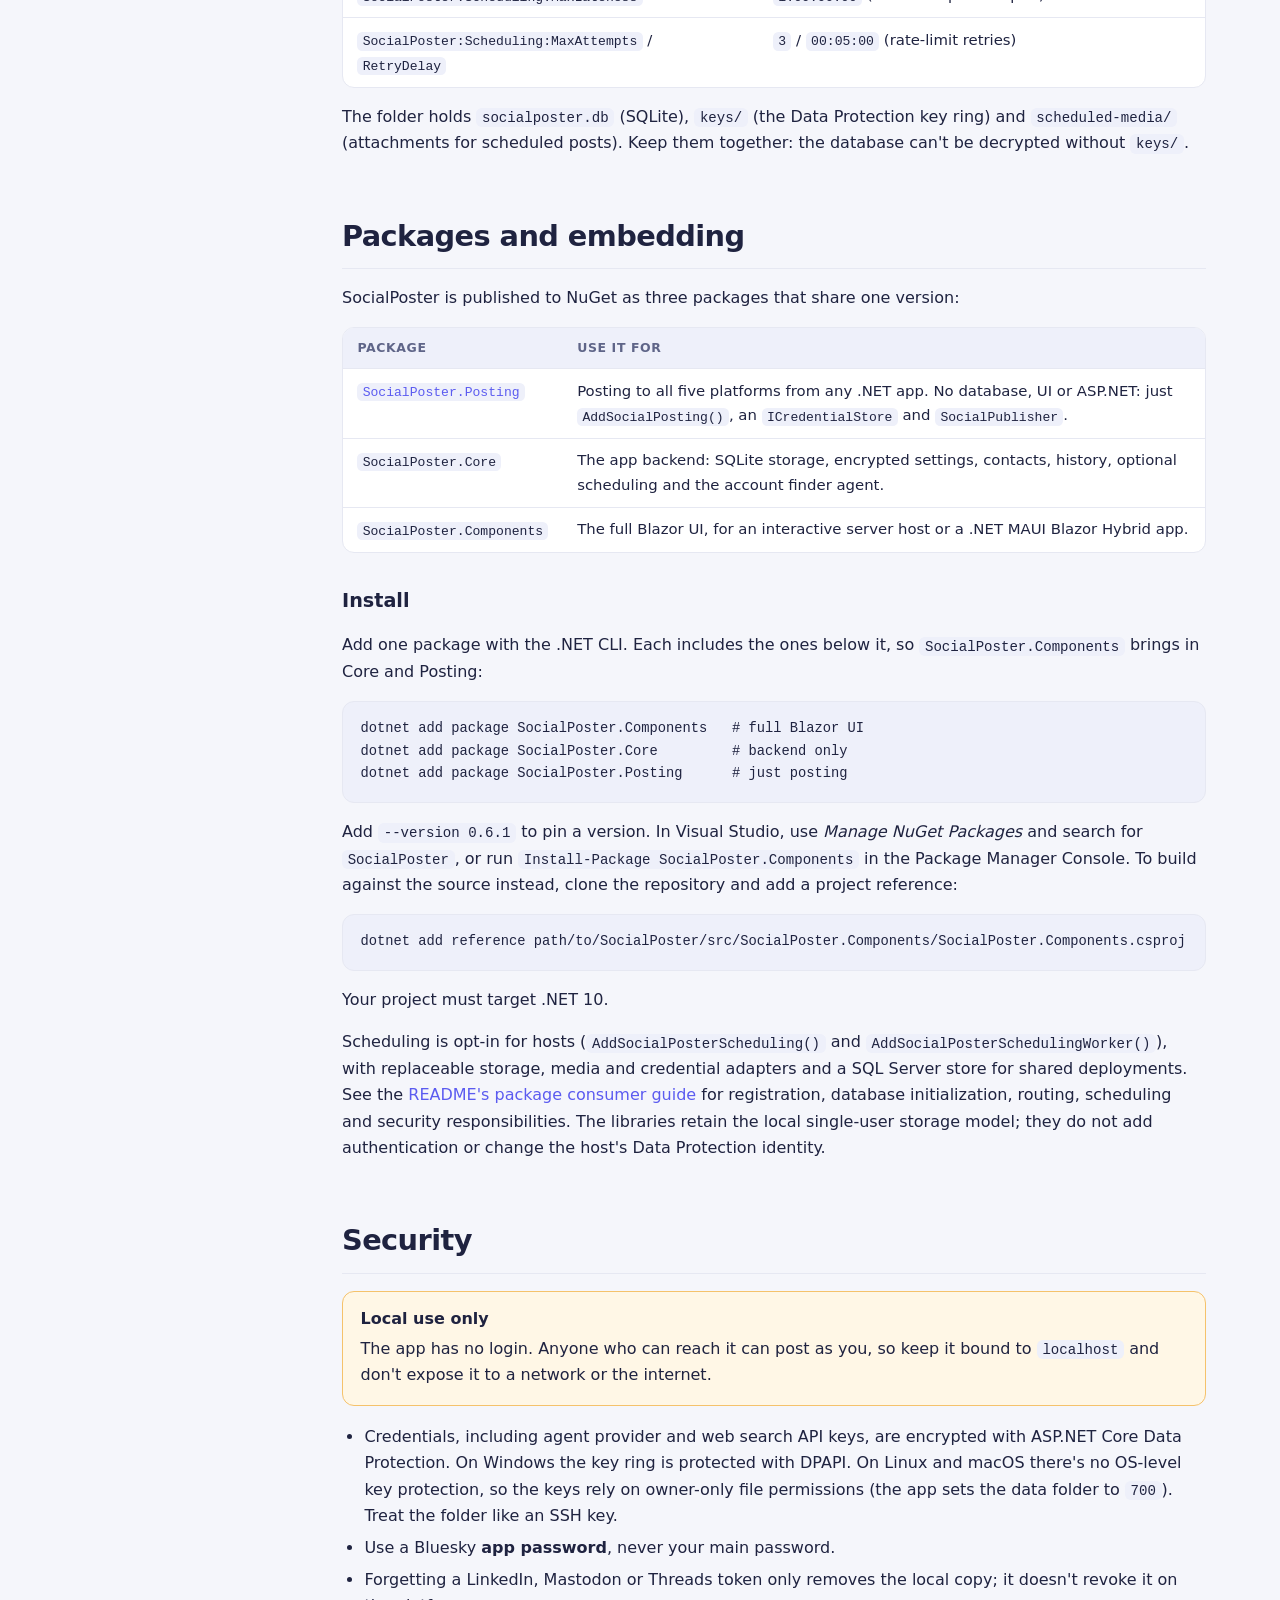
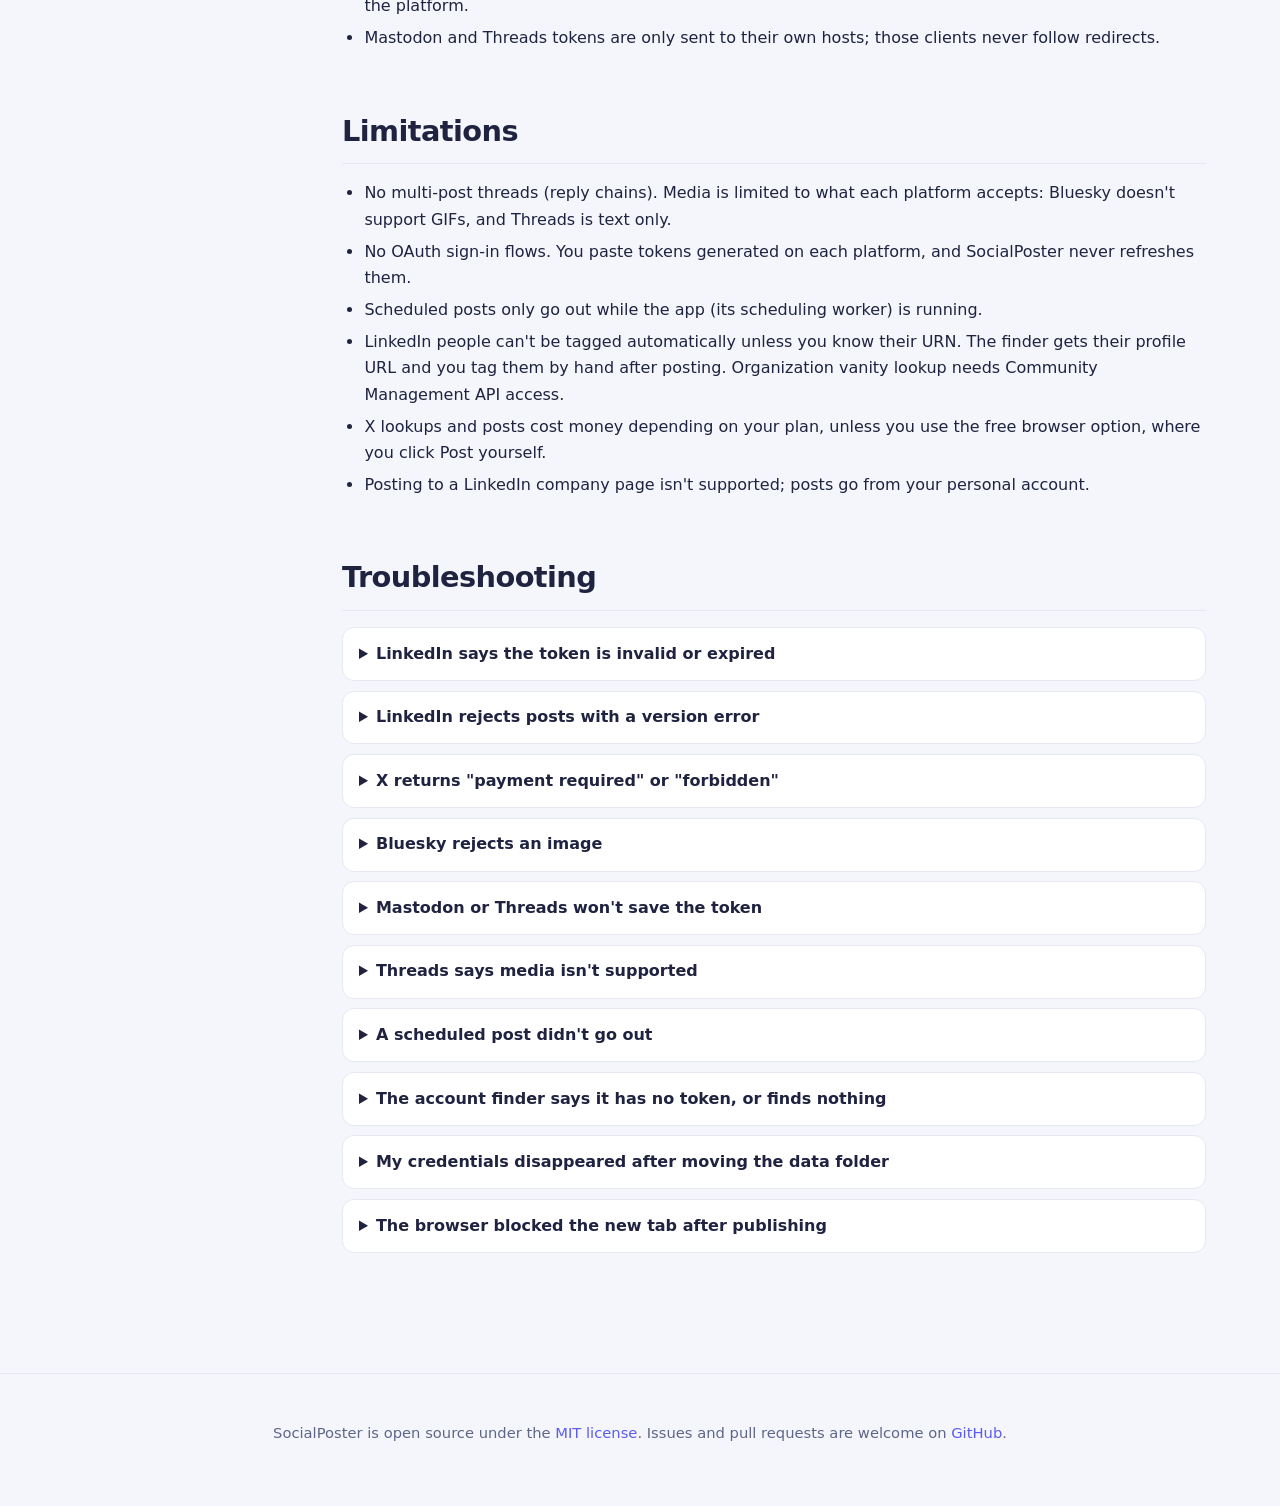
==== commit 61c72ae5: "CI: publish desktop app and attach to GitHub releases Add desktop-windows and desktop-macos jobs tha" ====
--- a/docs/index.html
+++ b/docs/index.html
@@ -19,6 +19,7 @@
   <p class="lead">Write one post and publish it to <strong>X</strong>, <strong>Bluesky</strong>, <strong>LinkedIn</strong>, <strong>Mastodon</strong> and <strong>Threads</strong>, now or on a schedule, with @-mentions converted correctly for each platform.</p>
   <div class="btns">
     <a class="btn primary" href="#quick-start">Get started</a>
+    <a class="btn" href="https://github.com/isaacrlevin/SocialPoster/releases/latest">Download for Windows &amp; macOS</a>
     <a class="btn" href="https://github.com/isaacrlevin/SocialPoster">View on GitHub</a>
   </div>
   <div class="hero-shot"><img src="img/compose.png" alt="The Compose page with a draft post, the scheduling panel and a card for each of the five platforms"></div>
@@ -29,6 +30,9 @@
     <strong>On this page</strong>
     <a href="#features">Features</a>
     <a href="#quick-start">Quick start</a>
+    <a class="sub" href="#desktop">Desktop app</a>
+    <a class="sub" href="#web">Host the Web project</a>
+    <a class="sub" href="#packages">NuGet packages</a>
     <a href="#connect">Connect accounts</a>
     <a class="sub" href="#bluesky">Bluesky</a>
     <a class="sub" href="#x">X</a>
@@ -65,33 +69,65 @@
         <div class="card"><h3>Local and private</h3><p>Runs on your computer. Credentials are encrypted in a local SQLite database and never leave it.</p></div>
         <div class="card"><h3>Reusable packages</h3><p>Use the posting engine on its own from any .NET app, or embed the whole UI in your own Blazor host.</p></div>
       </div>
-      <p>SocialPoster is a Blazor Server app on .NET 10 with a MudBlazor UI (light and dark themes). It works on Windows, Linux and macOS.</p>
+      <p>SocialPoster is built on .NET 10 with a MudBlazor UI (light and dark themes). Run it as a desktop app on Windows and macOS, host the Web project in your browser on Windows, Linux or macOS, or add its NuGet packages to your own app.</p>
     </section>
 
     <section id="quick-start">
       <h2>Quick start</h2>
-      <h3>Prerequisites</h3>
-      <ul>
-        <li>The <a href="https://dotnet.microsoft.com/download/dotnet/10.0">.NET 10 SDK</a></li>
-        <li>Git</li>
-        <li><em>Optional:</em> the <a href="https://docs.github.com/copilot/how-tos/set-up/install-copilot-cli">GitHub Copilot CLI</a> (or a GitHub token), or an OpenAI-compatible provider such as a local Ollama model, for the account finder</li>
-      </ul>
-      <h3>Run it</h3>
+      <p>There are three ways to use SocialPoster. They all run the same code, and the desktop app and Web project share one local data folder, so you can switch between them without reconnecting accounts.</p>
+      <div class="cards">
+        <div class="card"><h3><a href="#desktop">Desktop app</a></h3><p>Download and run it on Windows or macOS, in its own window. No .NET needed.</p></div>
+        <div class="card"><h3><a href="#web">Host the Web project</a></h3><p>Run it in your browser on Windows, Linux or macOS with the .NET 10 SDK, or change the app.</p></div>
+        <div class="card"><h3><a href="#packages">NuGet packages</a></h3><p>Add posting, or the whole UI, to your own .NET 10 app.</p></div>
+      </div>
+      <div class="note">
+        <strong>Try it with nothing connected</strong>
+        <p>Bluesky search and <em>Copy text</em> work without any account. Connect the platforms you want to publish to on the <a href="#connect">Accounts</a> page. The <a href="#agent">account finder agent</a> is optional; it needs the <a href="https://docs.github.com/copilot/how-tos/set-up/install-copilot-cli">GitHub Copilot CLI</a> (or a GitHub token), or an OpenAI-compatible provider such as a local Ollama model.</p>
+      </div>
+
+      <h3 id="desktop">1. Desktop app (Windows and macOS)</h3>
+      <p>Prebuilt apps are attached to every <a href="https://github.com/isaacrlevin/SocialPoster/releases/latest">GitHub release</a>.</p>
+      <p><strong>Windows</strong> (Windows 10 version 1809 or later)</p>
+      <ol>
+        <li>Download <code>SocialPoster-windows-x64.zip</code> (most PCs) or <code>SocialPoster-windows-arm64.zip</code> (Windows on Arm).</li>
+        <li>Right-click it, choose <em>Extract All</em>, and move the <code>SocialPoster</code> folder somewhere permanent, such as <code>%LOCALAPPDATA%\Programs\SocialPoster</code>.</li>
+        <li>Run <code>SocialPoster.MAUI.exe</code>. Pin it to Start or create a desktop shortcut to find it again.</li>
+        <li>The app isn't code-signed, so SmartScreen may say <em>Windows protected your PC</em> the first time. Choose <em>More info → Run anyway</em>.</li>
+      </ol>
+      <p><strong>macOS</strong> (macOS 12 or later, Intel or Apple silicon)</p>
+      <ol>
+        <li>Download <code>SocialPoster-macos.zip</code>, open it and drag <code>SocialPoster.app</code> into <em>Applications</em>.</li>
+        <li>The app isn't notarized, so macOS blocks it the first time. Open it once, then go to <em>System Settings → Privacy &amp; Security</em> and click <em>Open Anyway</em>. Or run <code>xattr -dr com.apple.quarantine /Applications/SocialPoster.app</code> in Terminal.</li>
+        <li>To use GitHub Copilot as the agent, install the Copilot CLI (<code>npm install -g @github/copilot</code>) and run <code>copilot login</code>. The Windows app includes it; the Mac app doesn't.</li>
+      </ol>
+      <p>To update, replace the folder or app with the new release; your data is stored separately and kept. Scheduled posts go out while the window is open, and links open in your default browser.</p>
+      <details>
+        <summary>Build the desktop app from source</summary>
+        <p>Install the .NET 10 SDK and the MAUI workload once (<code>maui-windows</code> on Windows, <code>maui-maccatalyst</code> on macOS, which also needs Xcode), then run it:</p>
+<pre><code>dotnet workload install maui-windows      # or maui-maccatalyst on macOS
+git clone https://github.com/isaacrlevin/SocialPoster.git
+cd SocialPoster/src/SocialPoster.MAUI
+dotnet run</code></pre>
+      </details>
+
+      <h3 id="web">2. Host the Web project</h3>
+      <p>Needs the <a href="https://dotnet.microsoft.com/download/dotnet/10.0">.NET 10 SDK</a> and Git. Works on Windows, Linux and macOS.</p>
 <pre><code>git clone https://github.com/isaacrlevin/SocialPoster.git
 cd SocialPoster/src/SocialPoster.Web
 dotnet run --launch-profile http</code></pre>
-      <p>Your browser opens to <a href="http://localhost:5184">http://localhost:5184</a> once the app is listening (set <code>SocialPoster:LaunchBrowser</code> to <code>false</code> to turn this off). The database is created automatically on first run, so there is no migration or setup step. The sample also runs the scheduling worker, so scheduled posts go out while it's running.</p>
-      <div class="note">
-        <strong>Try it with nothing connected</strong>
-        <p>Bluesky search and <em>Copy text</em> work without any account. Connect the platforms you want to publish to on the <em>Accounts</em> page.</p>
-      </div>
-      <h3>Or run it as a desktop app</h3>
-      <p><code>SocialPoster.MAUI</code> hosts the same app in its own window on Windows and macOS, with no browser or local web server. Install the MAUI workload once (<code>maui-windows</code> on Windows, <code>maui-maccatalyst</code> on macOS, which also needs Xcode), then run it:</p>
-<pre><code>dotnet workload install maui-windows      # or maui-maccatalyst on macOS
-cd SocialPoster/src/SocialPoster.MAUI
-dotnet run</code></pre>
-      <p>It shares the Web sample's data folder, so accounts, contacts, history and scheduled posts are the same in both. Scheduled posts go out while its window is open, and links open in your default browser.</p>
-      <p>To run the tests, use <code>dotnet test</code> from the <code>src</code> folder. To change the port, set <code>ASPNETCORE_URLS</code>, for example <code>ASPNETCORE_URLS=http://localhost:8080 dotnet run</code>.</p>
+      <p>Your browser opens to <a href="http://localhost:5184">http://localhost:5184</a> once the app is listening (set <code>SocialPoster:LaunchBrowser</code> to <code>false</code> to turn this off). The database is created automatically on first run, so there is no migration or setup step. The Web project runs the scheduling worker, so scheduled posts go out while it's running.</p>
+      <p>To start it without the SDK each time, publish it once with <code>dotnet publish -c Release -o ~/socialposter-web</code> and run <code>SocialPoster.Web</code> from that folder. To change the port, set <code>ASPNETCORE_URLS</code>, for example <code>ASPNETCORE_URLS=http://localhost:8080 dotnet run</code>. It has no login, so keep it on <code>localhost</code> (see <a href="#security">Security</a>). To run the tests, use <code>dotnet test</code> from the <code>src</code> folder.</p>
+
+      <h3 id="packages">3. NuGet packages</h3>
+      <p>Add one package to a .NET 10 project. Each includes the ones below it:</p>
+<pre><code>dotnet add package SocialPoster.Posting      # just posting: no database, UI or ASP.NET
+dotnet add package SocialPoster.Core         # backend: storage, contacts, scheduling, agent
+dotnet add package SocialPoster.Components   # the full Blazor UI</code></pre>
+      <ul>
+        <li><strong>Just posting:</strong> call <code>services.AddSocialPosting()</code>, register an <code>ICredentialStore</code> with your tokens, resolve <code>SocialPublisher</code> and call <code>PublishTextAsync</code>. See the <a href="https://github.com/isaacrlevin/SocialPoster/blob/main/src/SocialPoster.Posting/README.md">Posting README</a> for a complete example.</li>
+        <li><strong>The full app in your Blazor Server or MAUI host:</strong> call <code>AddSocialPosterCore()</code> and <code>AddSocialPosterComponents()</code>, configure a persistent Data Protection key ring, call <code>InitializeSocialPosterAsync()</code> at startup, then map the <code>/socialposter</code> routes and add the library's assets.</li>
+      </ul>
+      <p>See <a href="#embed">Packages and embedding</a> and the <a href="https://github.com/isaacrlevin/SocialPoster#embed-socialposter-in-your-own-project">README's consumer guide</a> for the full steps.</p>
     </section>
 
     <section id="connect">
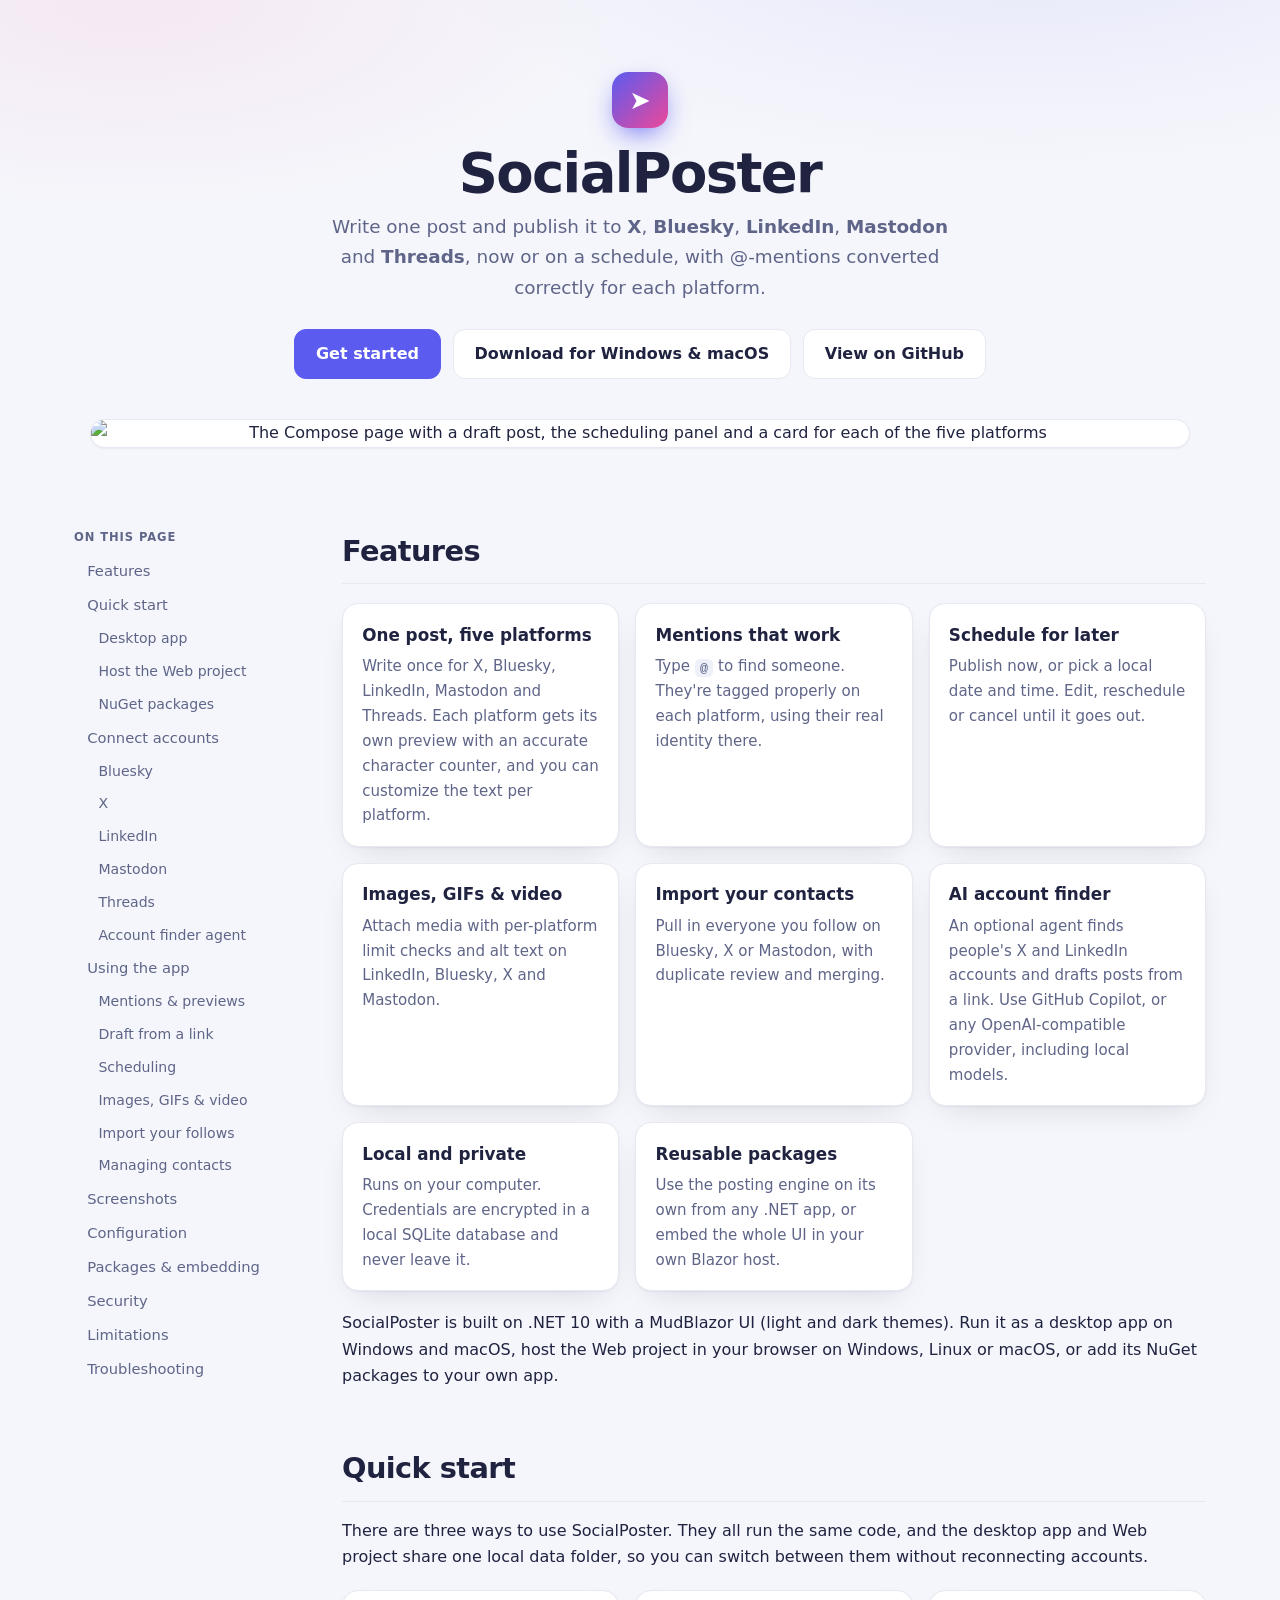
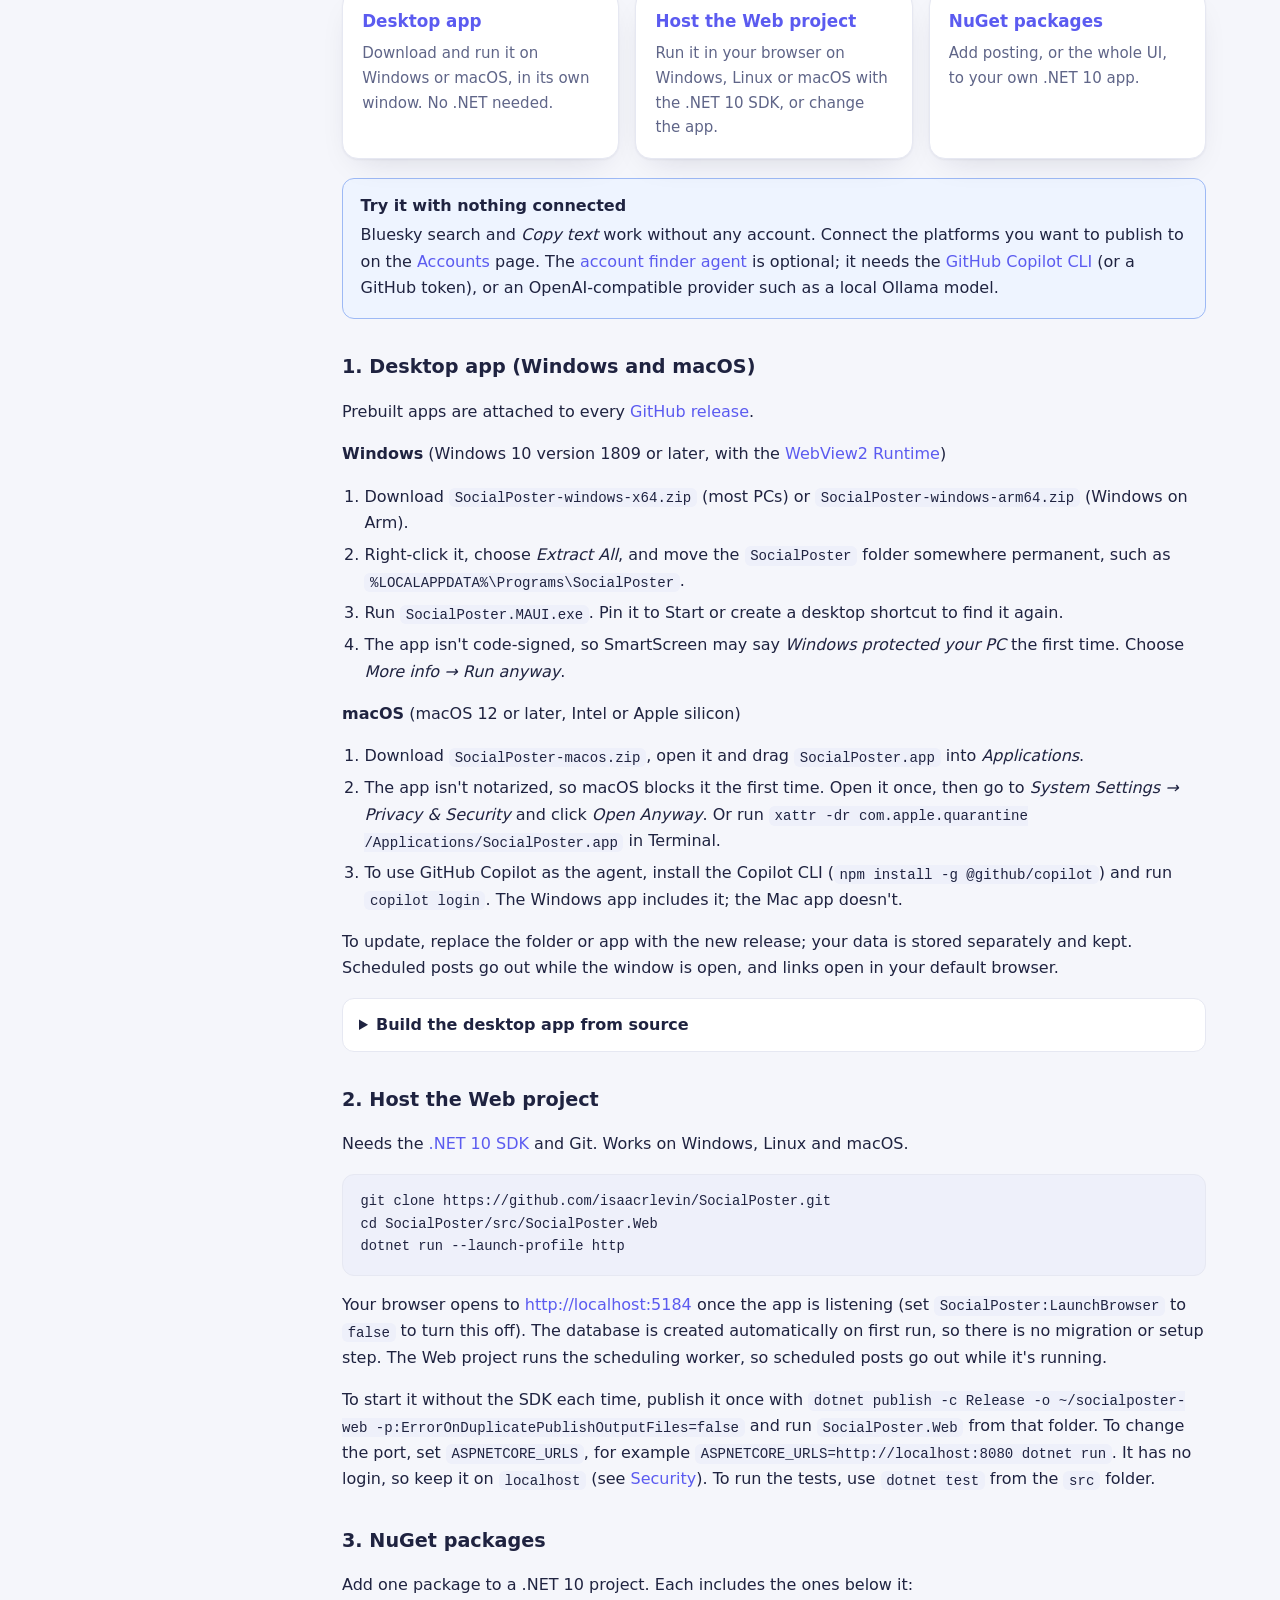
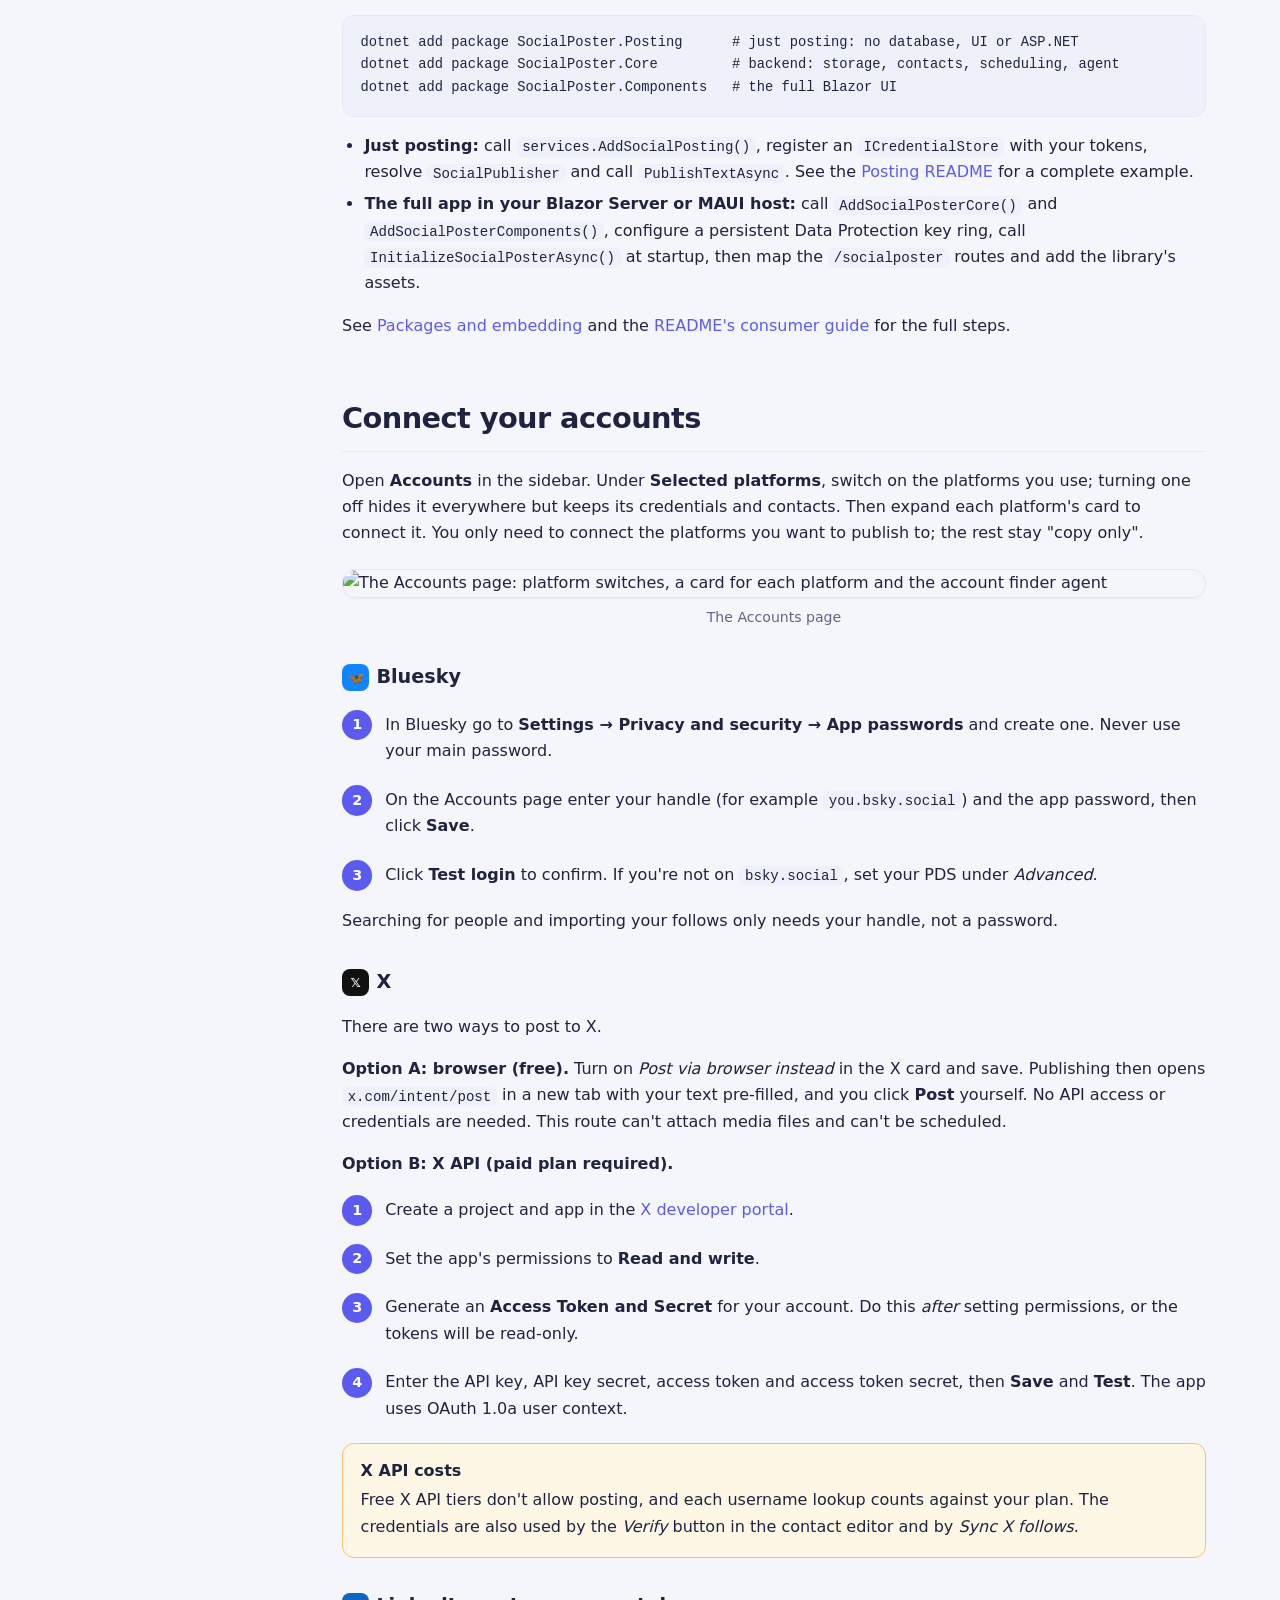
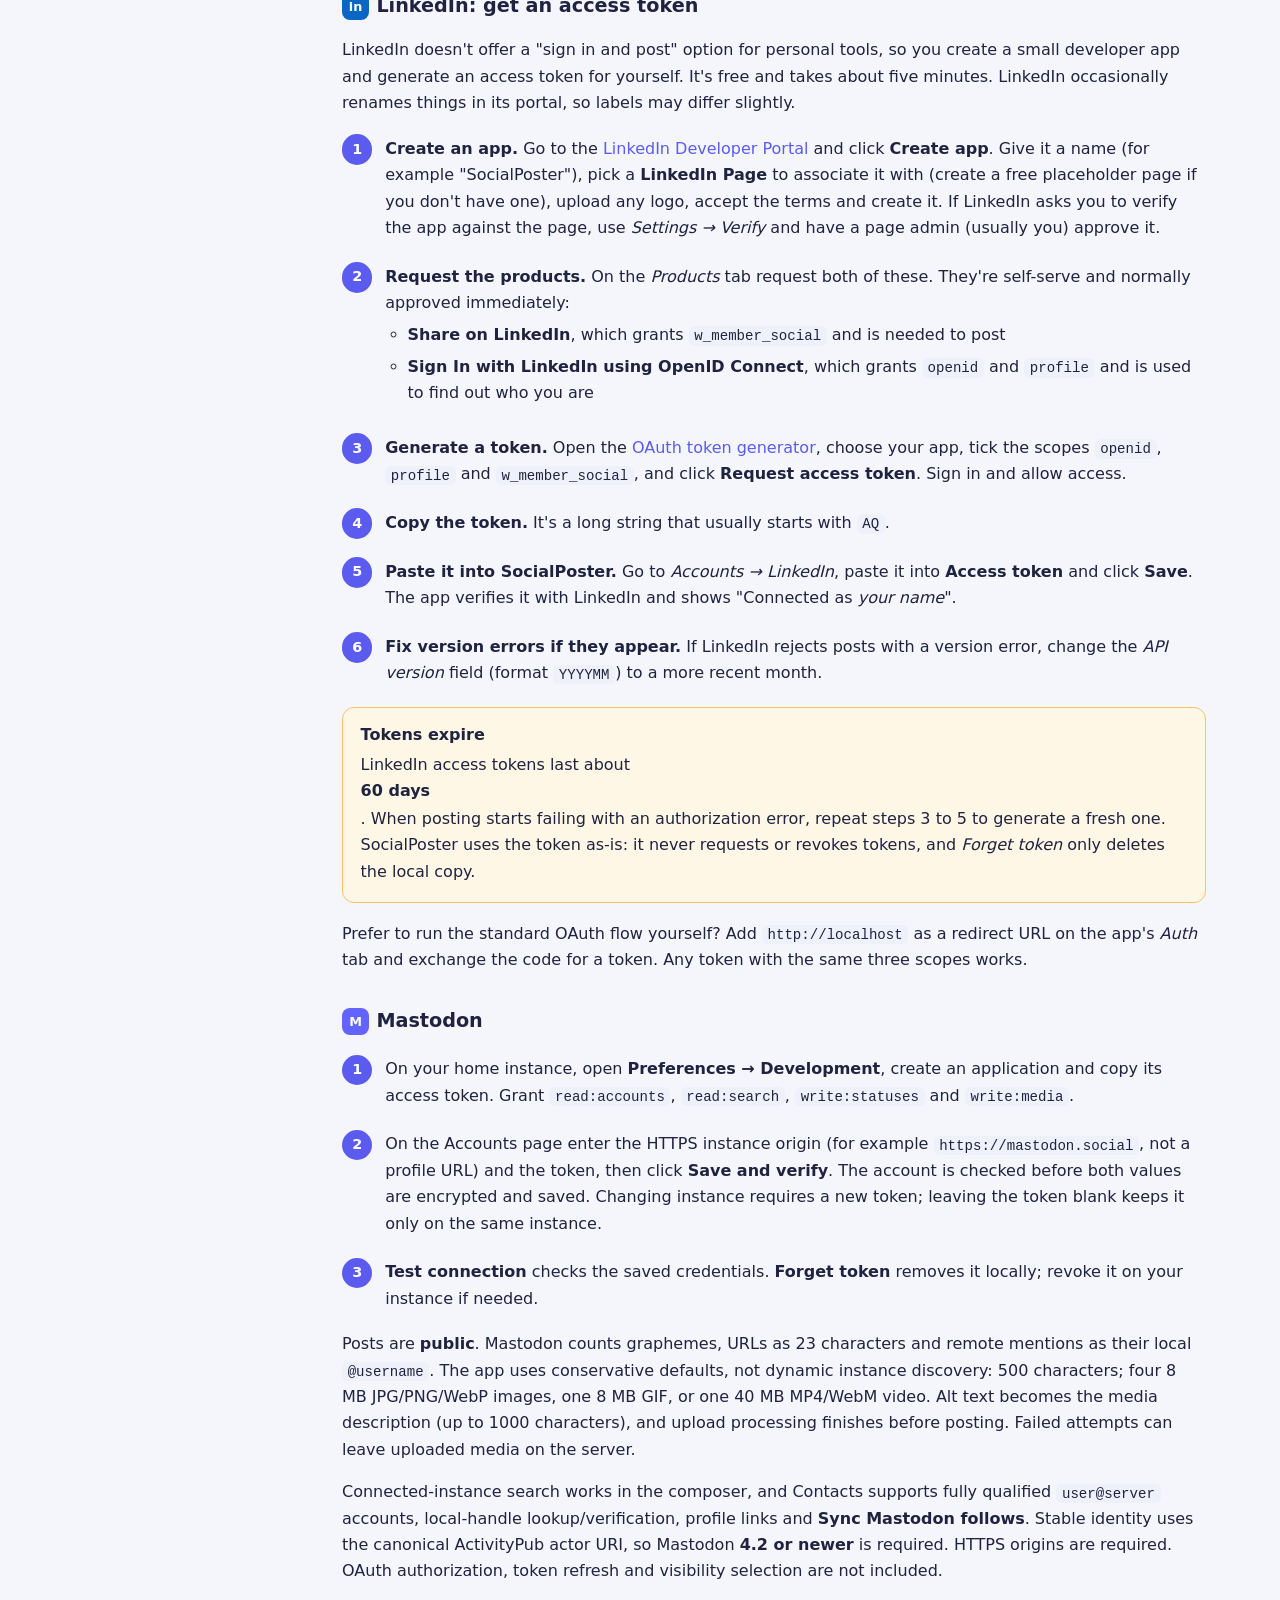
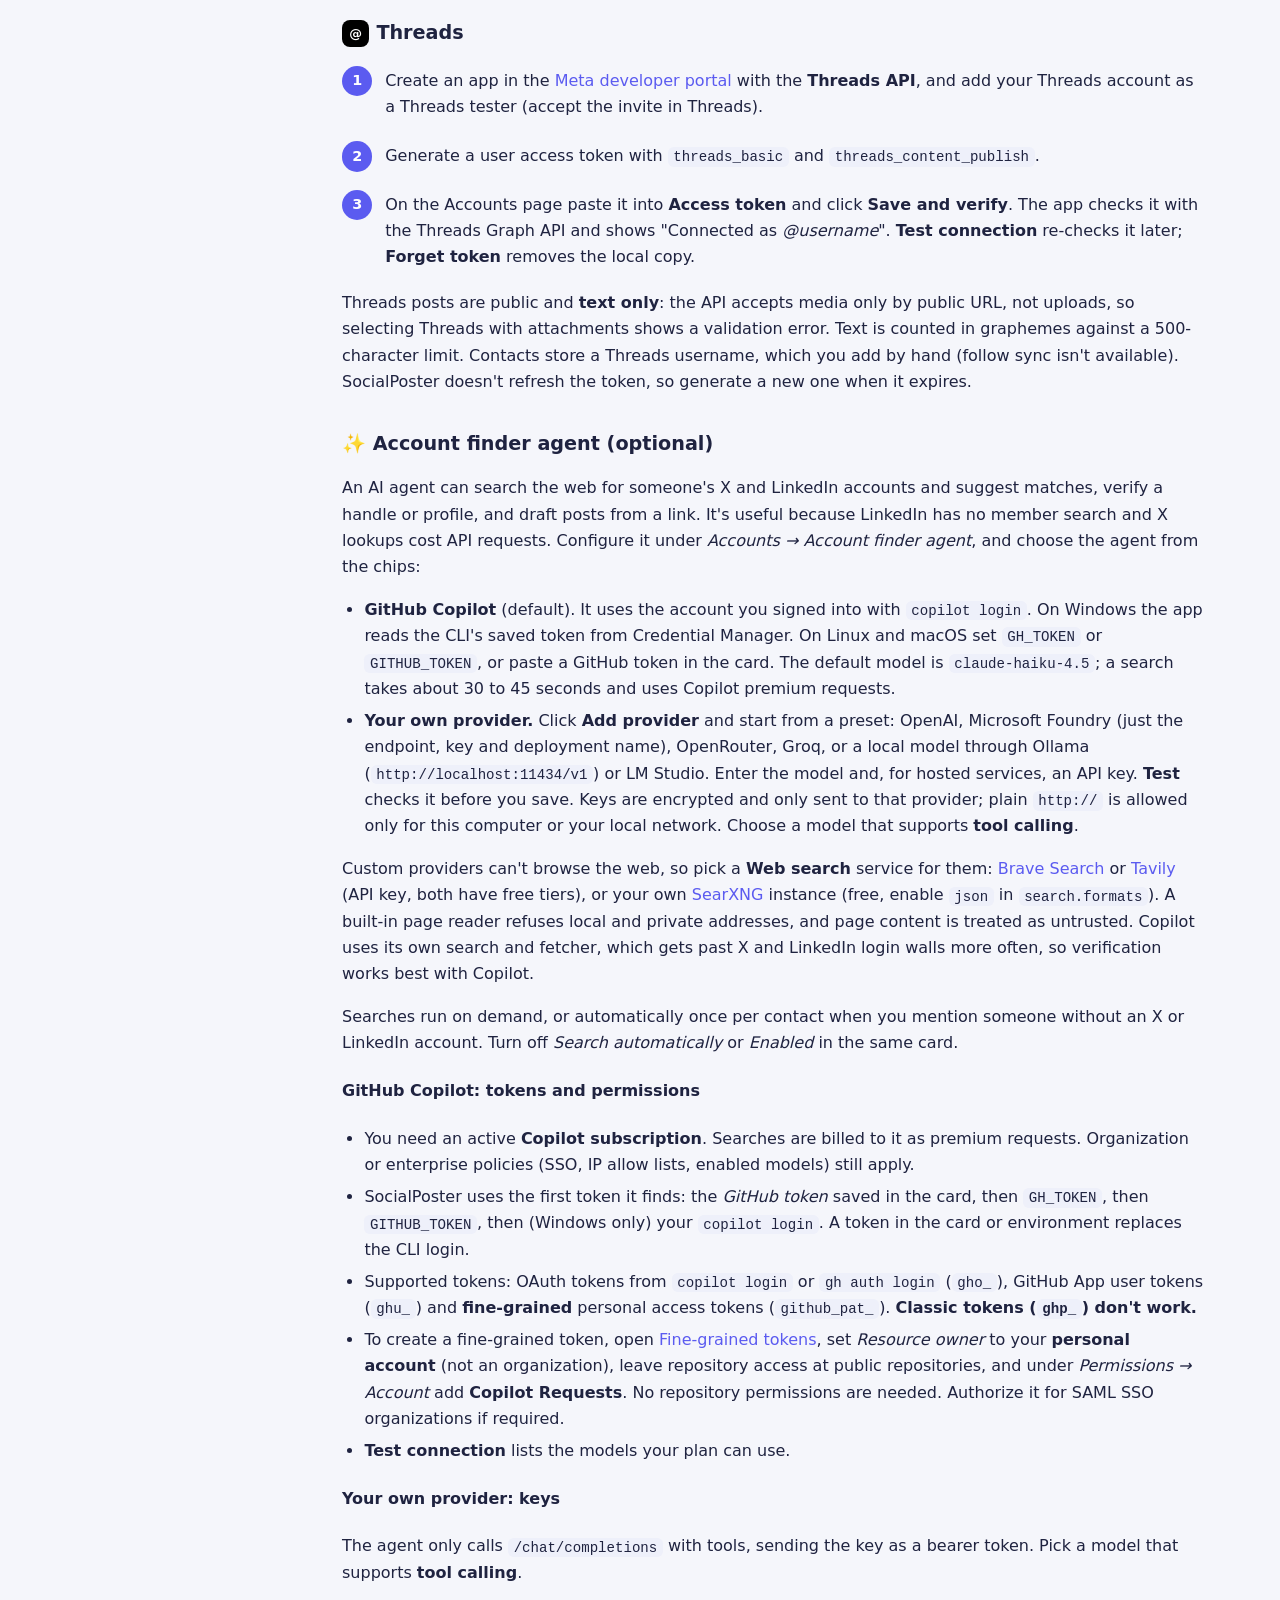
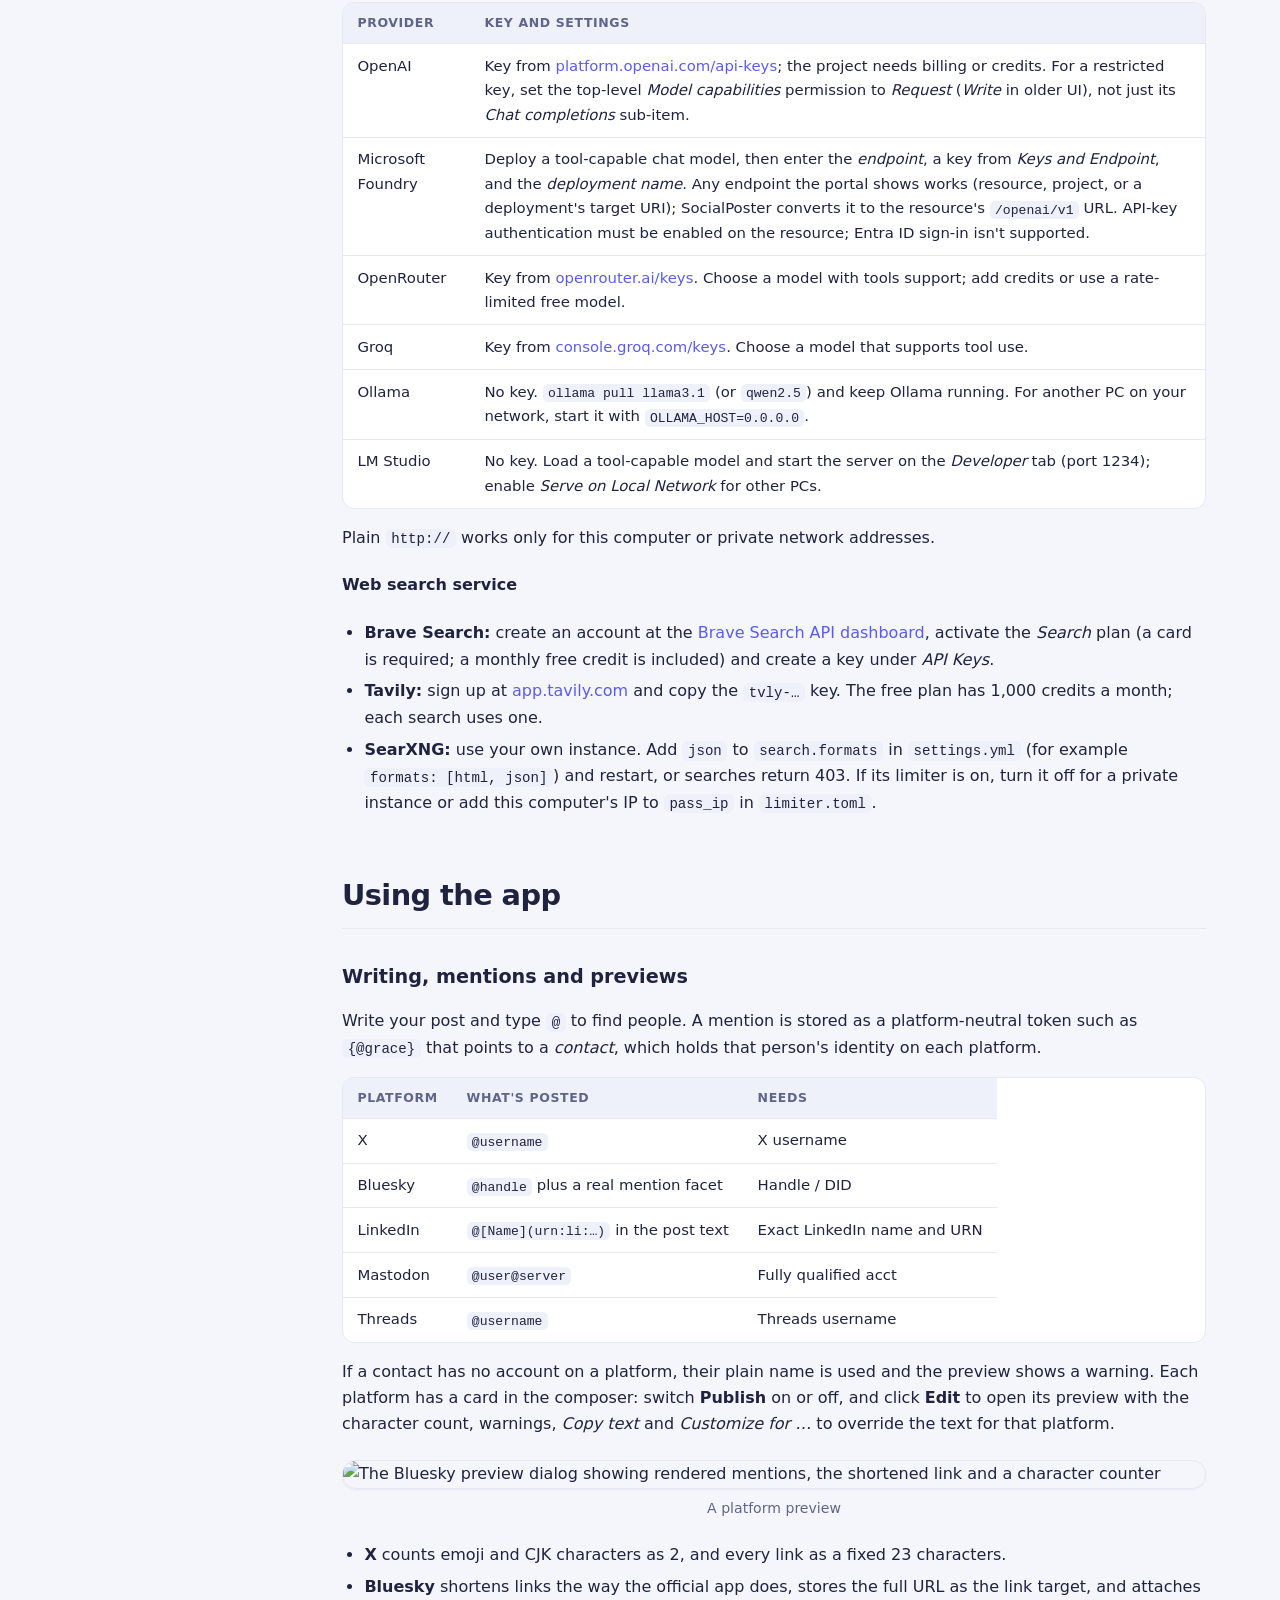
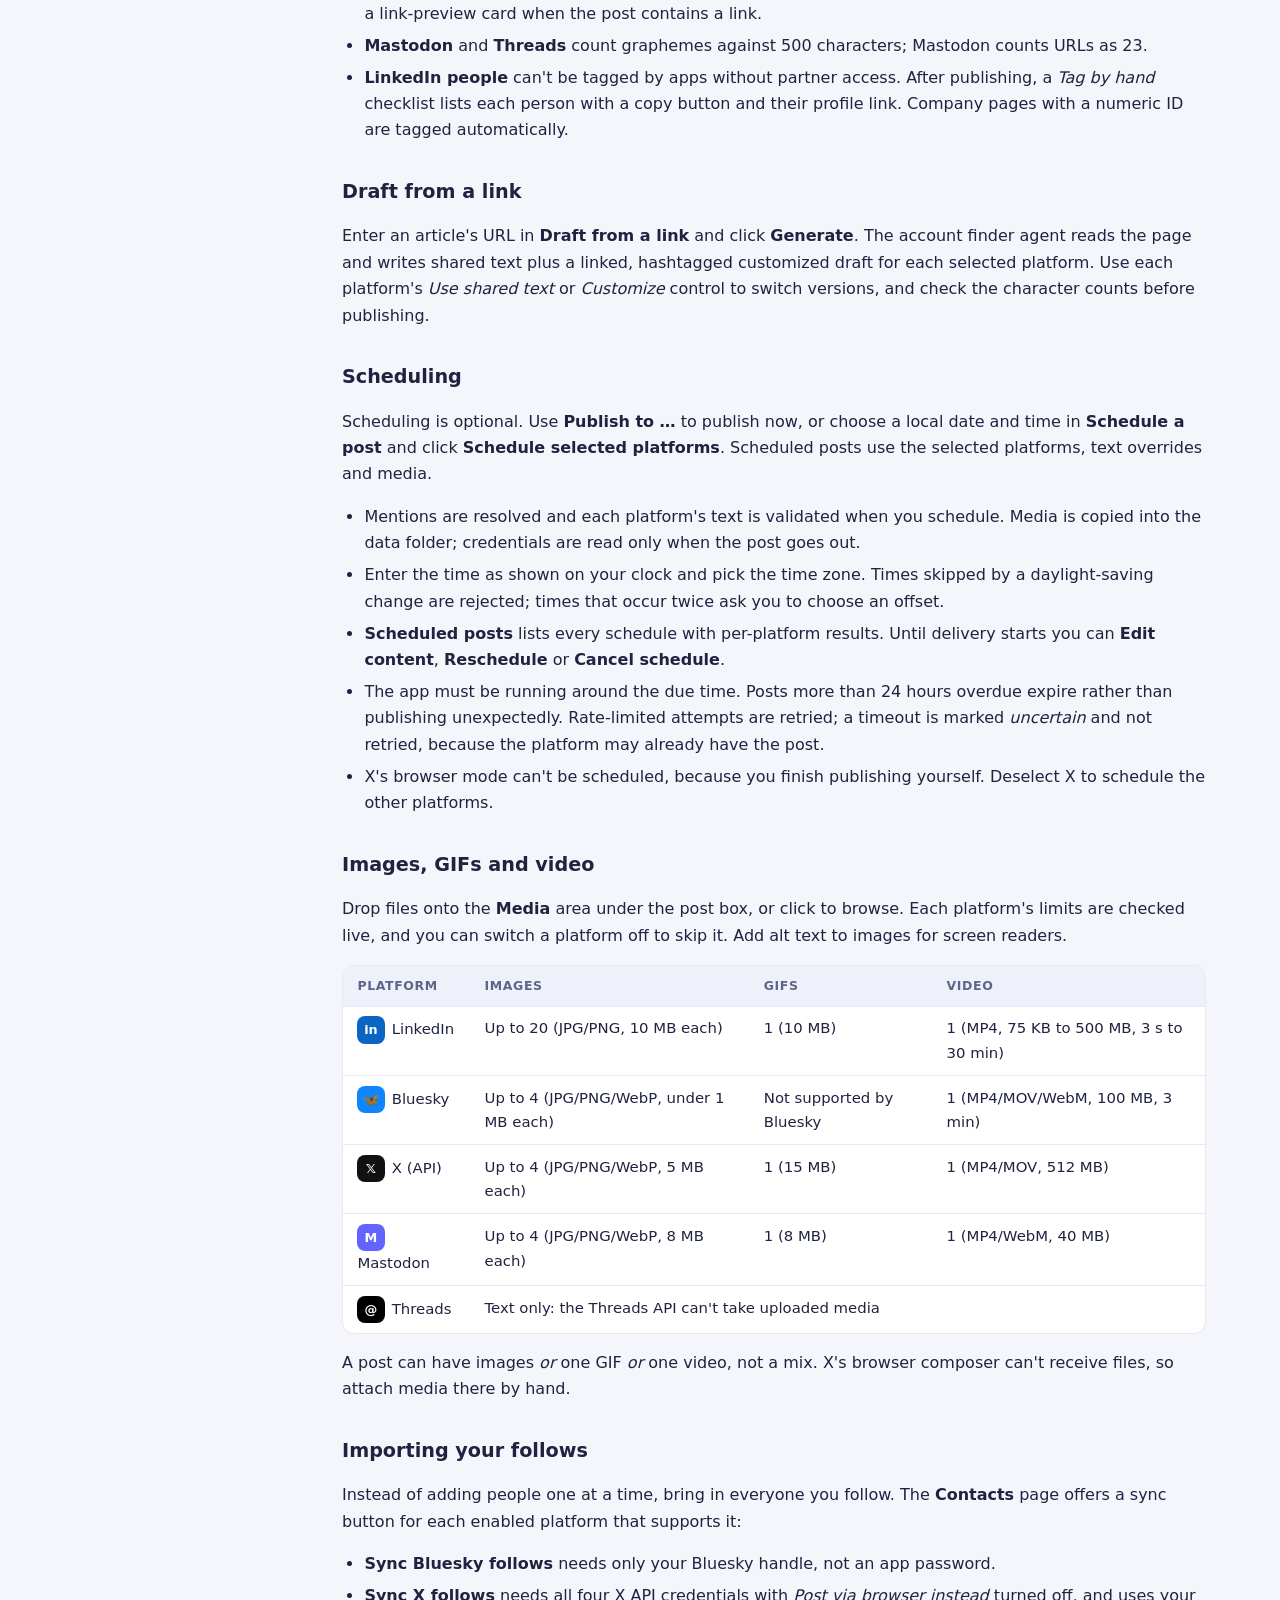
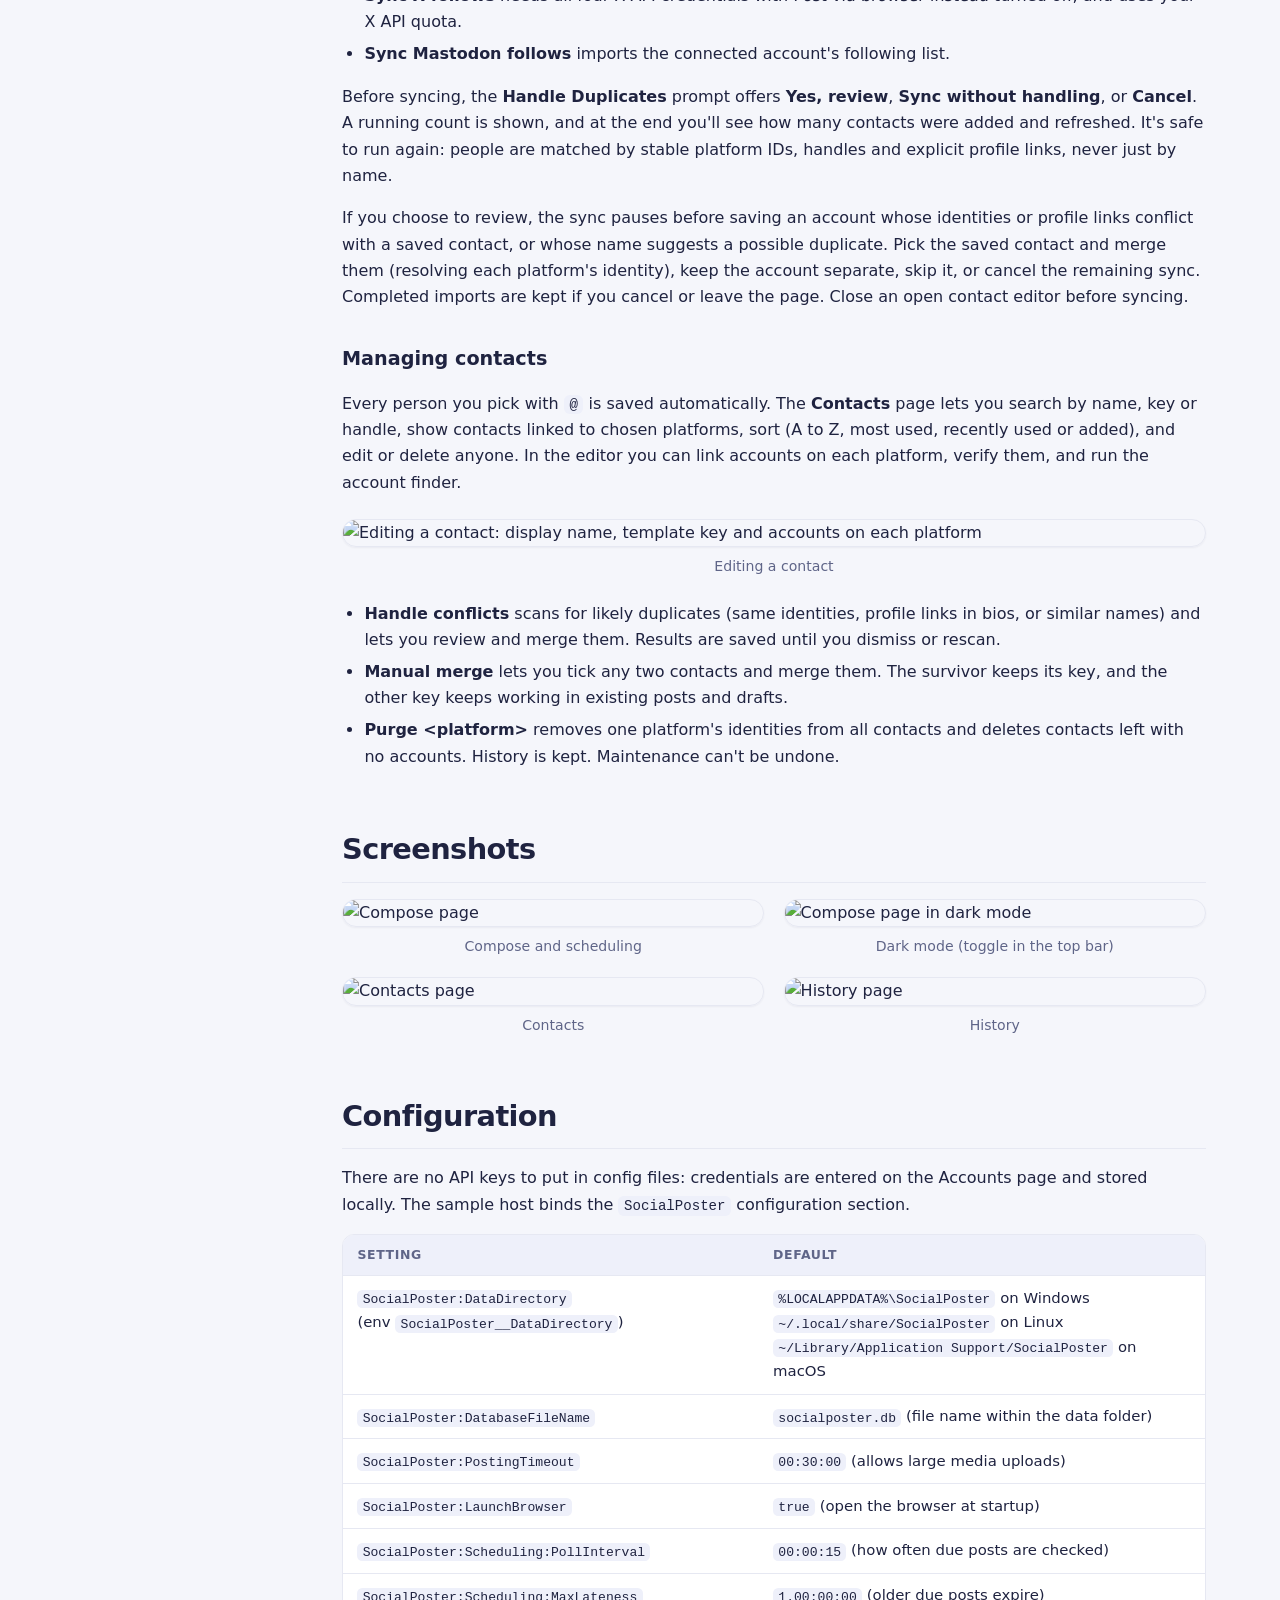
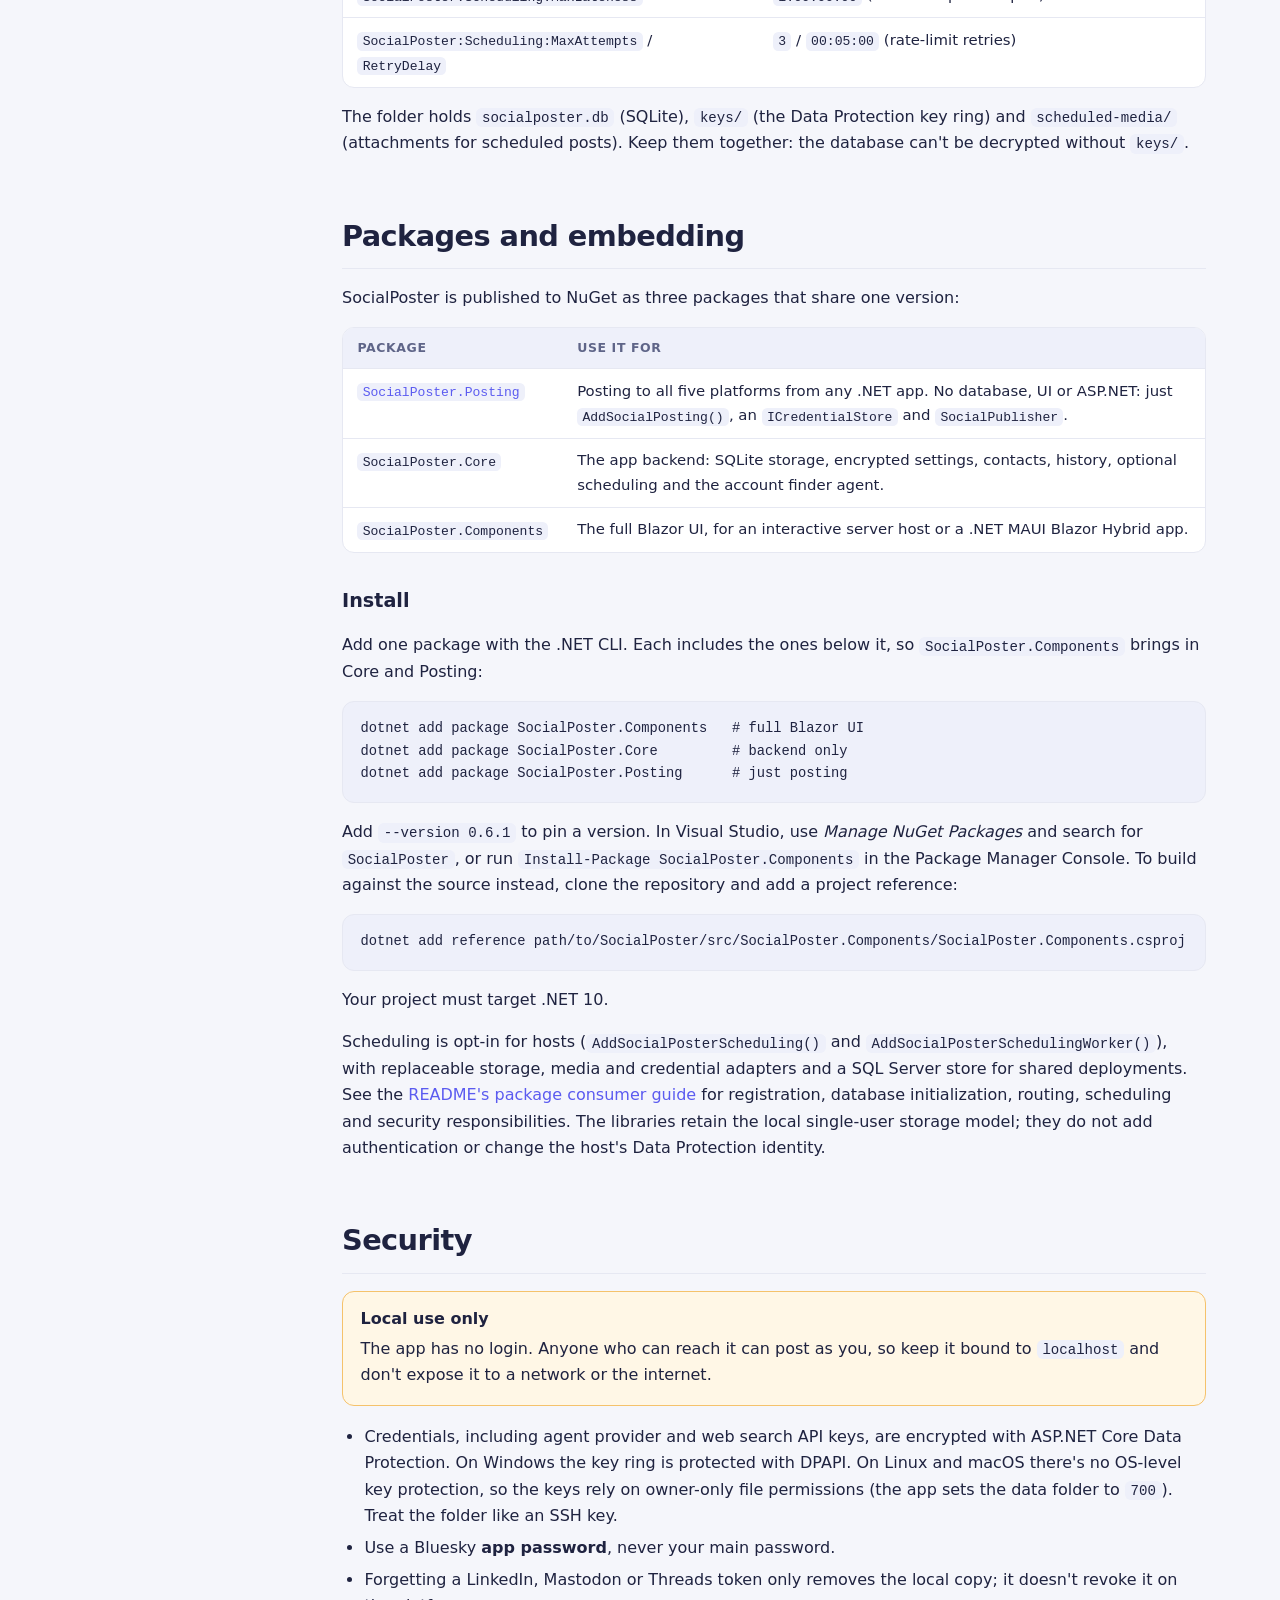
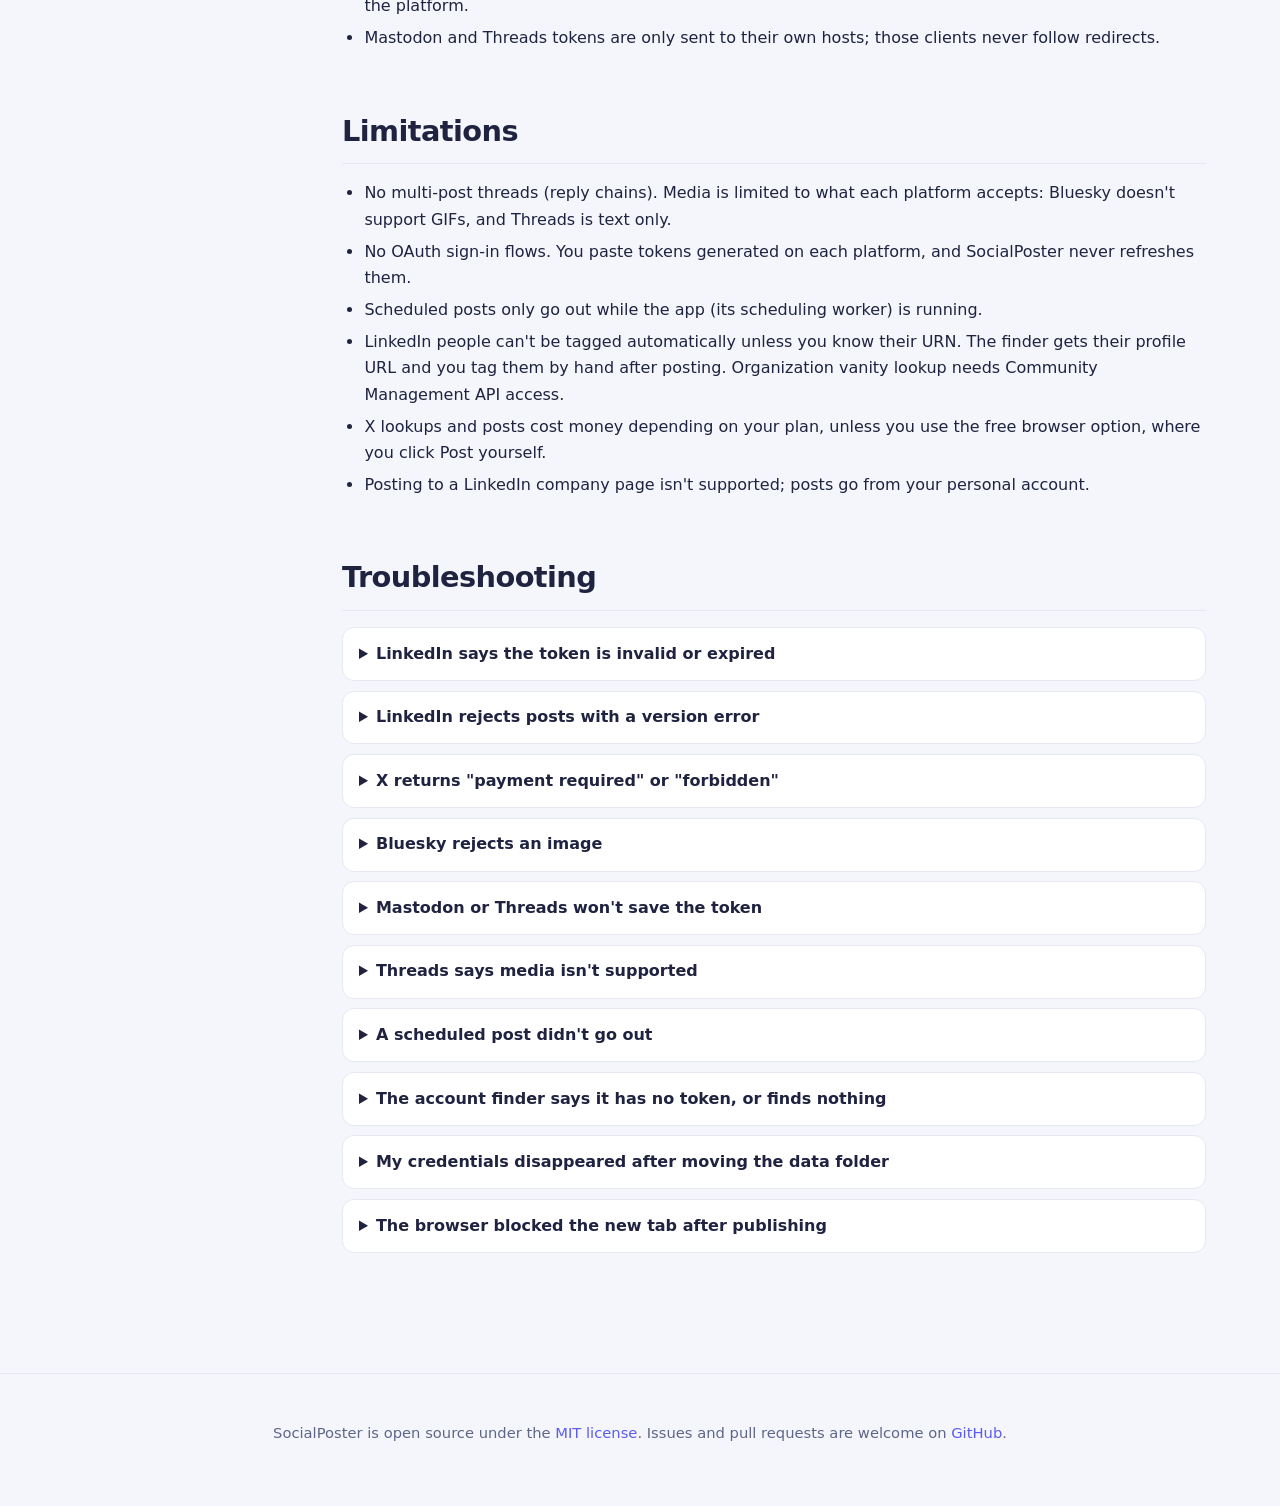
==== commit ea694819: "Address desktop publish review comments Co-authored-by: isaacrlevin <8878502+isaacrlevin@users.norep" ====
--- a/docs/index.html
+++ b/docs/index.html
@@ -87,7 +87,7 @@
 
       <h3 id="desktop">1. Desktop app (Windows and macOS)</h3>
       <p>Prebuilt apps are attached to every <a href="https://github.com/isaacrlevin/SocialPoster/releases/latest">GitHub release</a>.</p>
-      <p><strong>Windows</strong> (Windows 10 version 1809 or later)</p>
+      <p><strong>Windows</strong> (Windows 10 version 1809 or later, with the <a href="https://developer.microsoft.com/microsoft-edge/webview2/">WebView2 Runtime</a>)</p>
       <ol>
         <li>Download <code>SocialPoster-windows-x64.zip</code> (most PCs) or <code>SocialPoster-windows-arm64.zip</code> (Windows on Arm).</li>
         <li>Right-click it, choose <em>Extract All</em>, and move the <code>SocialPoster</code> folder somewhere permanent, such as <code>%LOCALAPPDATA%\Programs\SocialPoster</code>.</li>
@@ -116,7 +116,7 @@
 cd SocialPoster/src/SocialPoster.Web
 dotnet run --launch-profile http</code></pre>
       <p>Your browser opens to <a href="http://localhost:5184">http://localhost:5184</a> once the app is listening (set <code>SocialPoster:LaunchBrowser</code> to <code>false</code> to turn this off). The database is created automatically on first run, so there is no migration or setup step. The Web project runs the scheduling worker, so scheduled posts go out while it's running.</p>
-      <p>To start it without the SDK each time, publish it once with <code>dotnet publish -c Release -o ~/socialposter-web</code> and run <code>SocialPoster.Web</code> from that folder. To change the port, set <code>ASPNETCORE_URLS</code>, for example <code>ASPNETCORE_URLS=http://localhost:8080 dotnet run</code>. It has no login, so keep it on <code>localhost</code> (see <a href="#security">Security</a>). To run the tests, use <code>dotnet test</code> from the <code>src</code> folder.</p>
+      <p>To start it without the SDK each time, publish it once with <code>dotnet publish -c Release -o ~/socialposter-web -p:ErrorOnDuplicatePublishOutputFiles=false</code> and run <code>SocialPoster.Web</code> from that folder. To change the port, set <code>ASPNETCORE_URLS</code>, for example <code>ASPNETCORE_URLS=http://localhost:8080 dotnet run</code>. It has no login, so keep it on <code>localhost</code> (see <a href="#security">Security</a>). To run the tests, use <code>dotnet test</code> from the <code>src</code> folder.</p>
 
       <h3 id="packages">3. NuGet packages</h3>
       <p>Add one package to a .NET 10 project. Each includes the ones below it:</p>
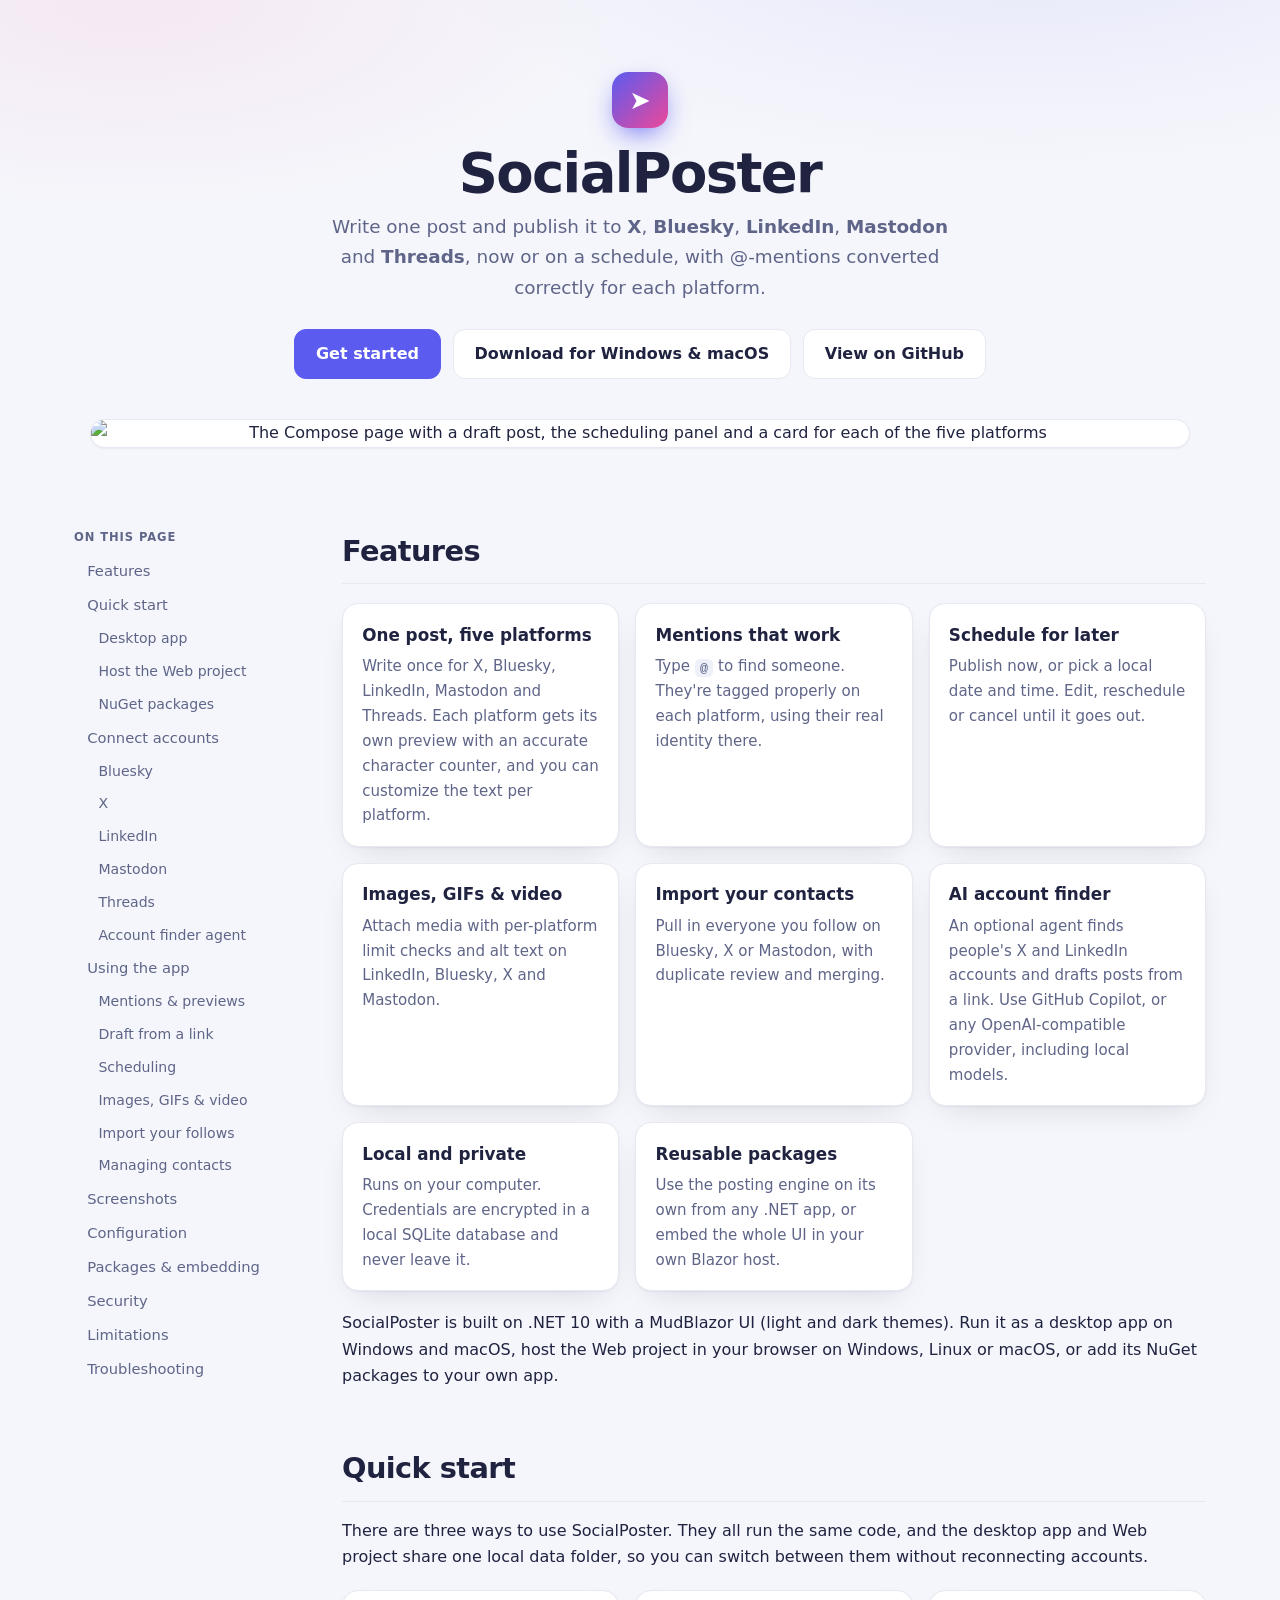
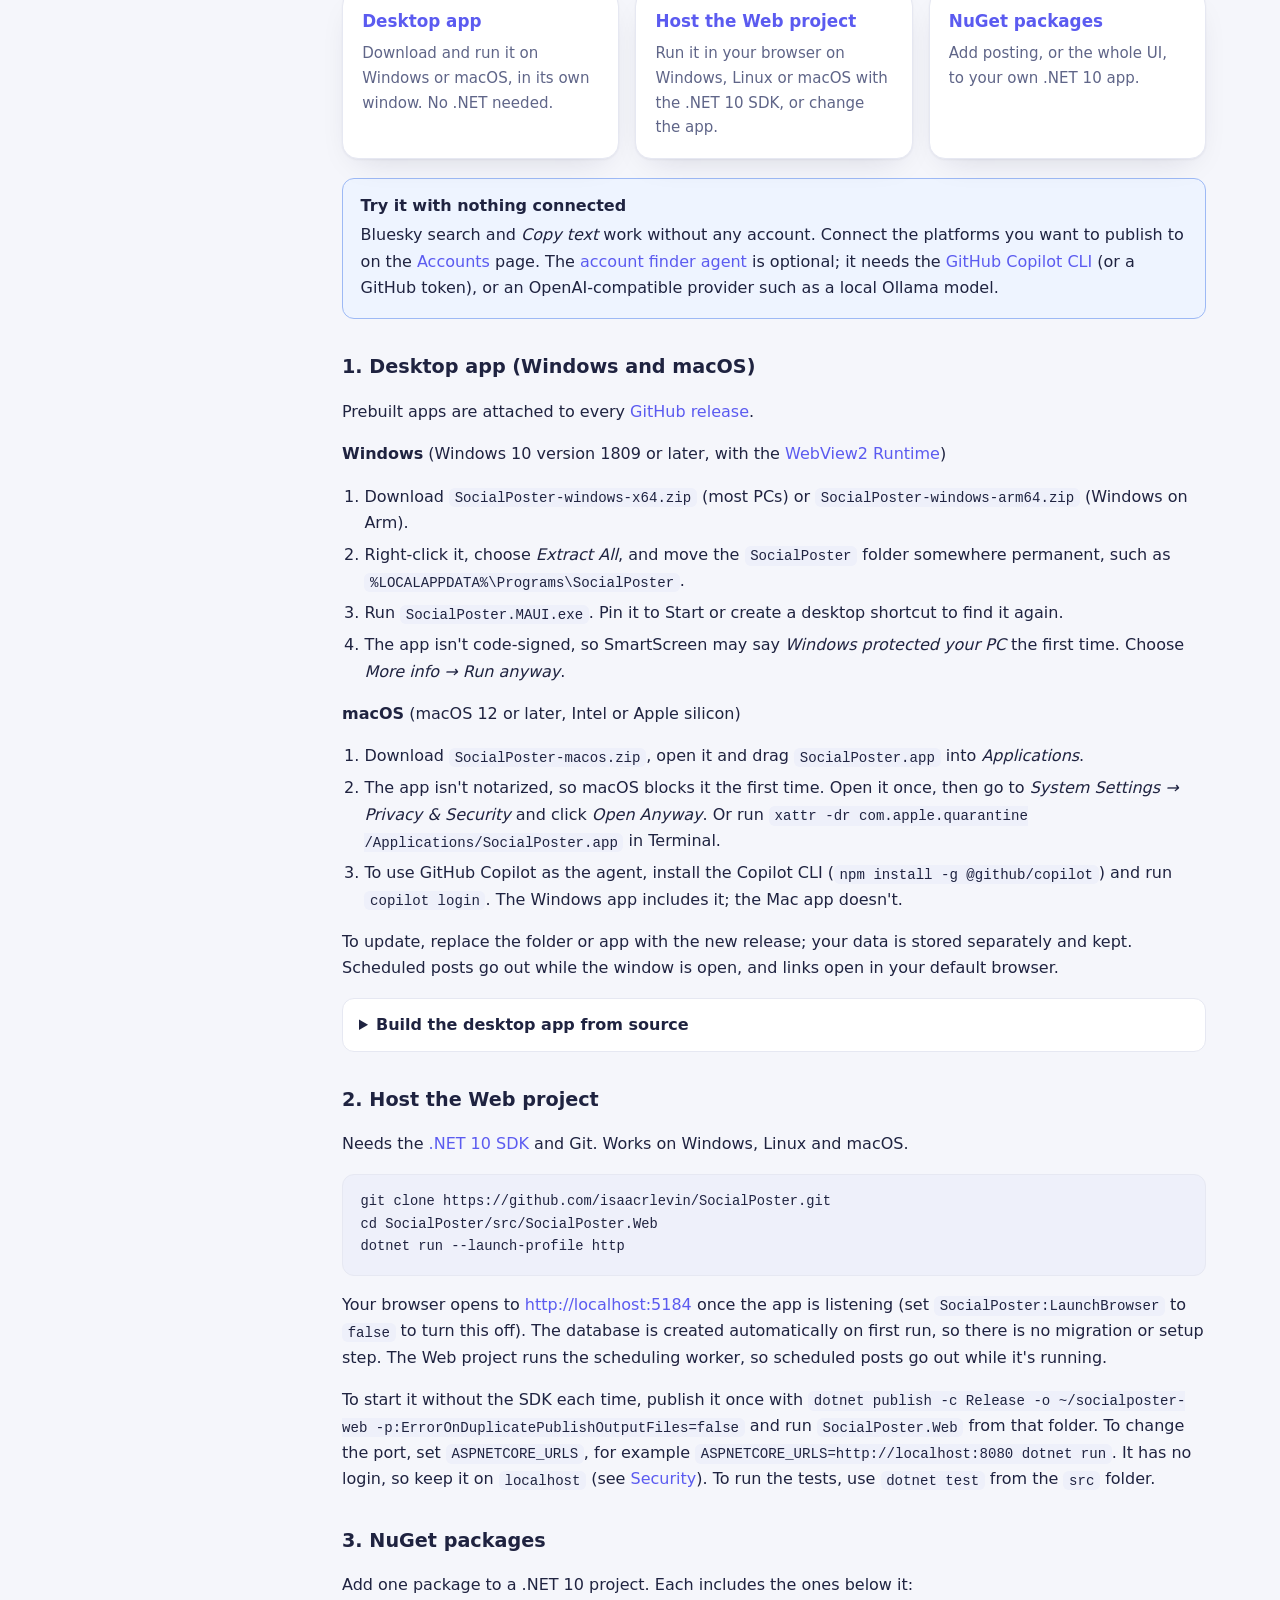
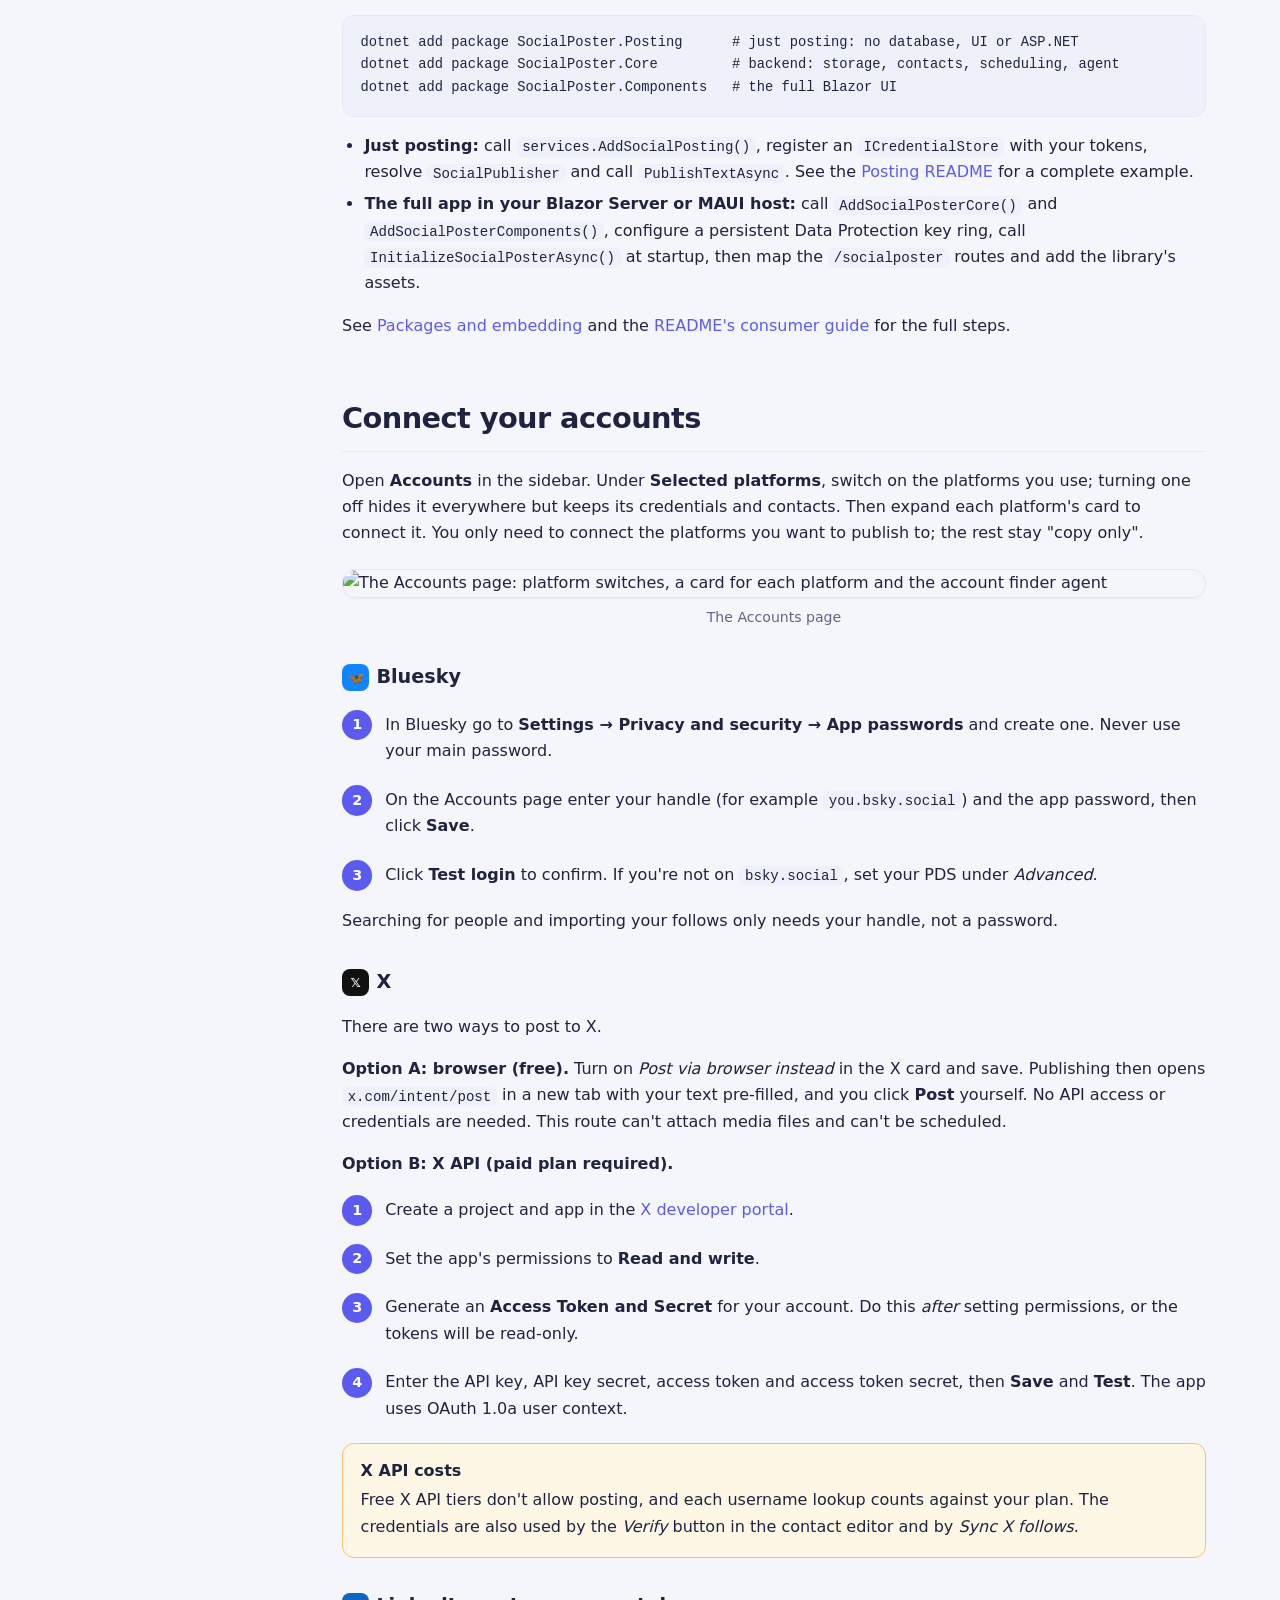
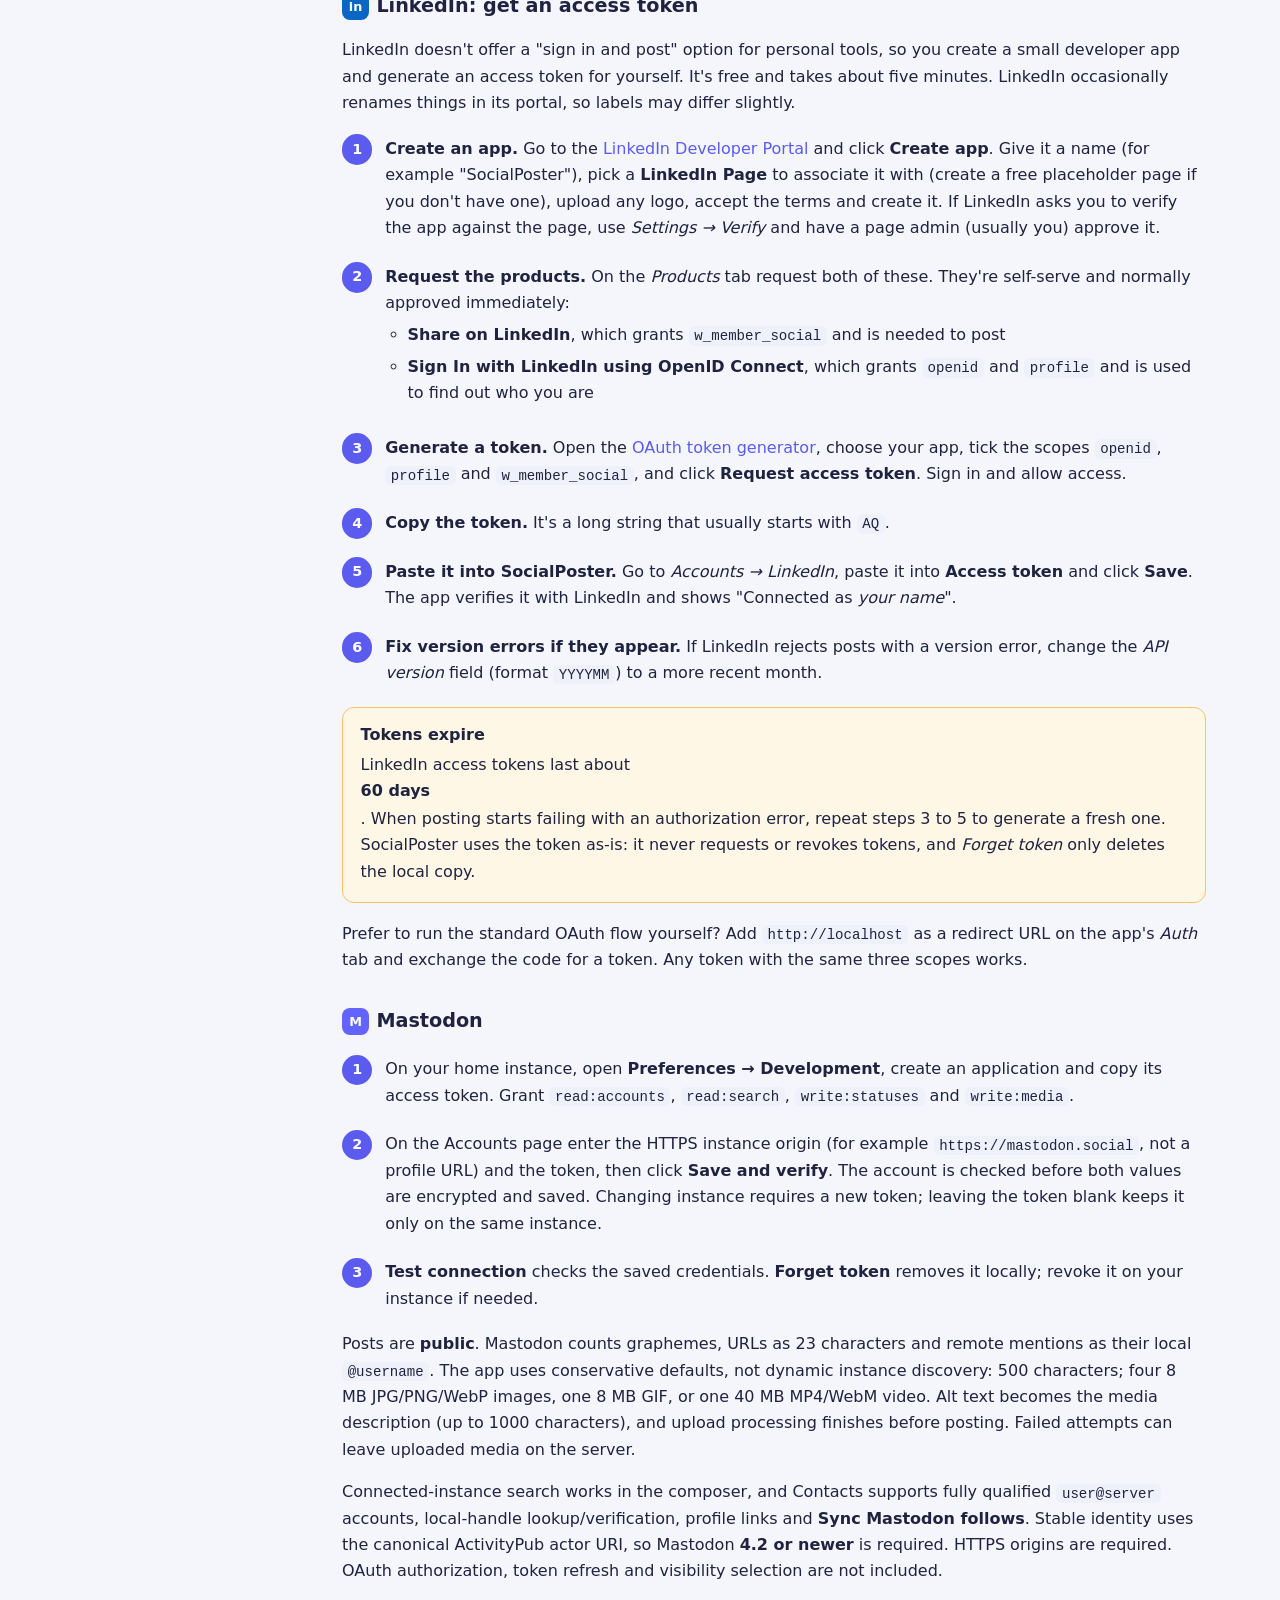
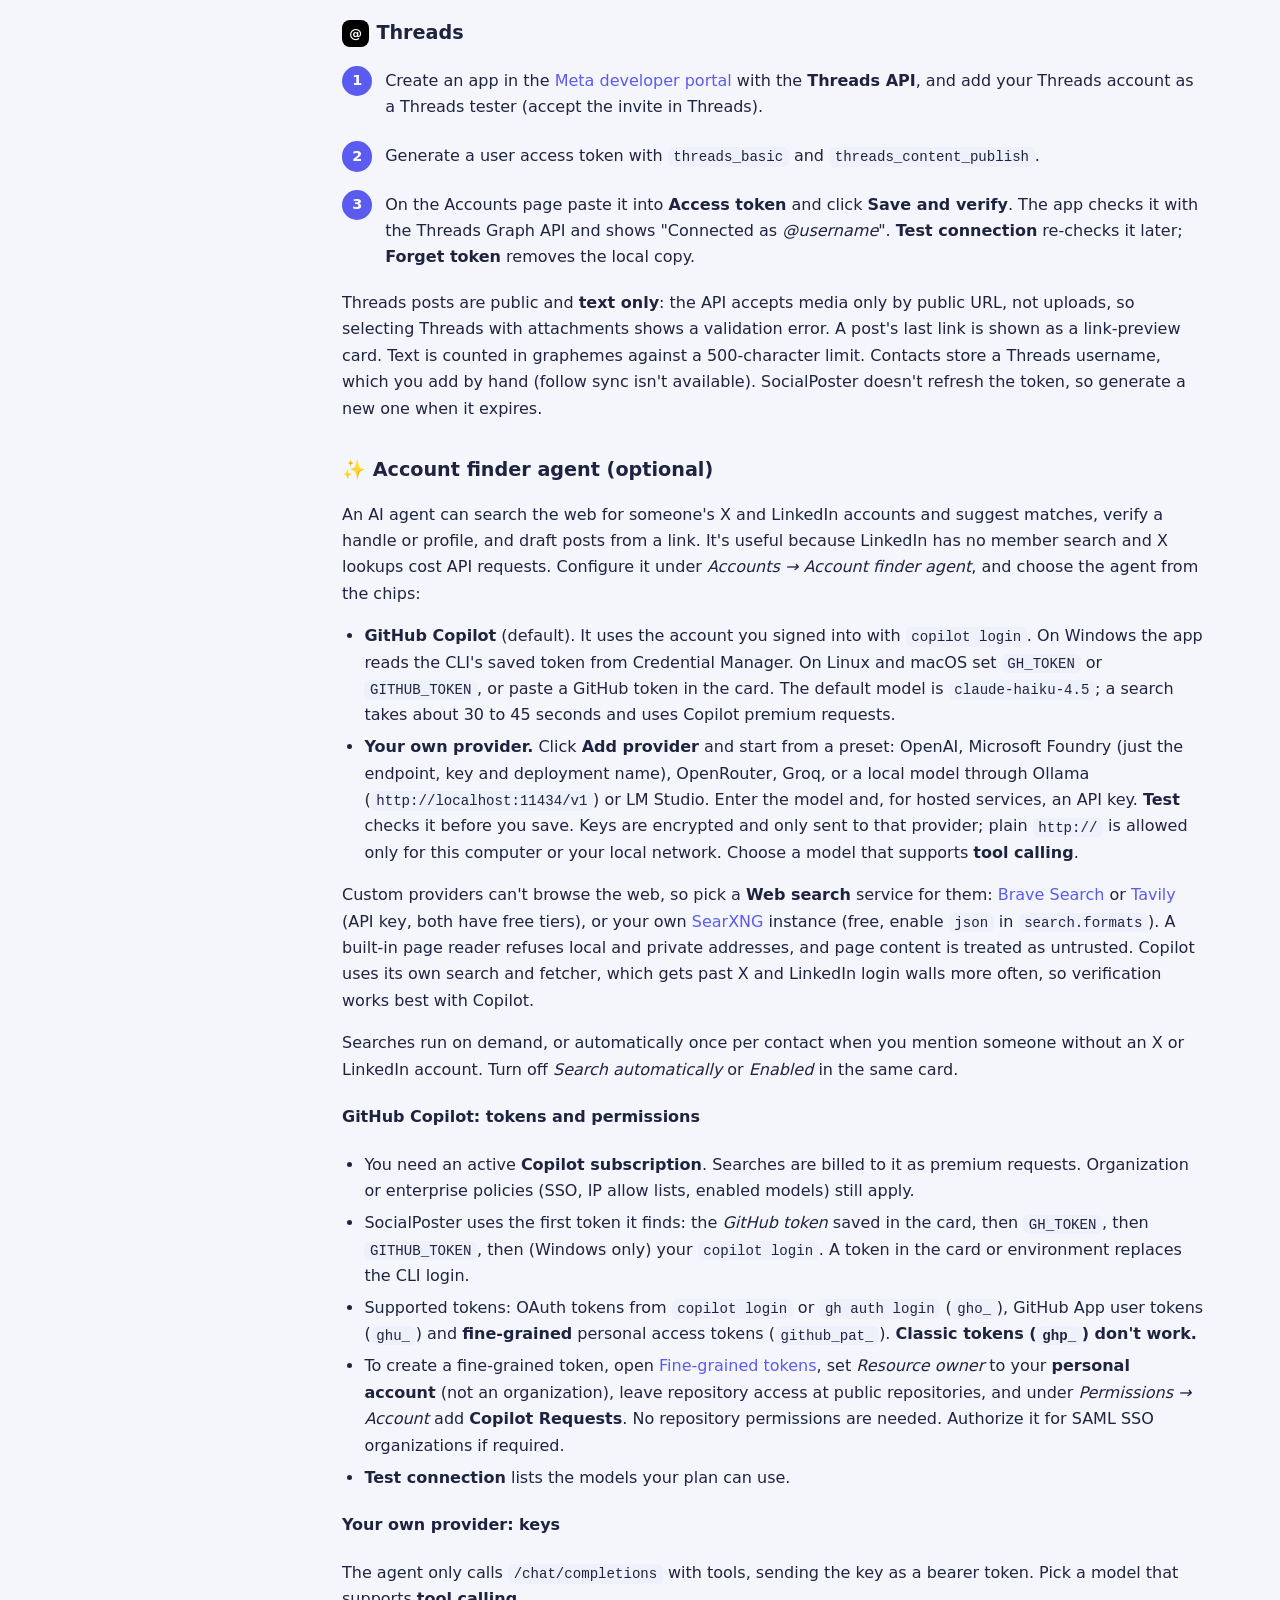
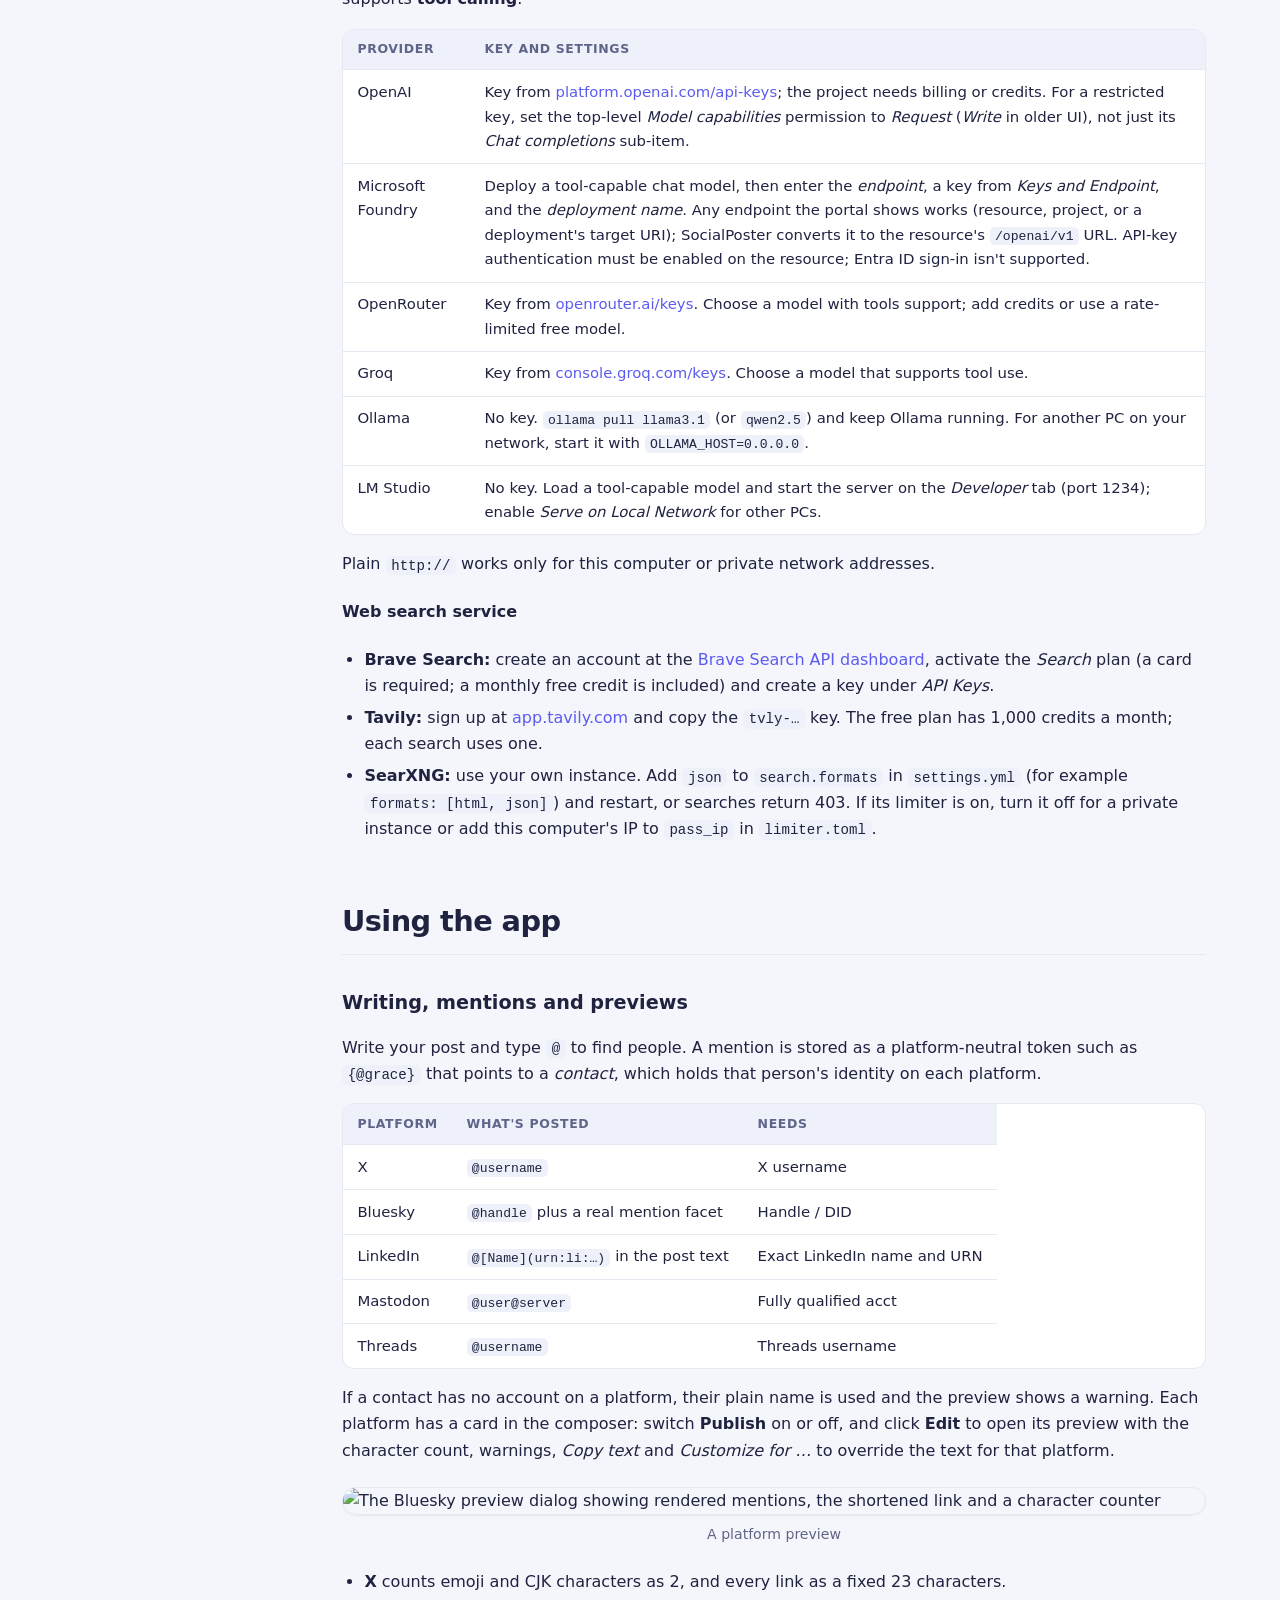
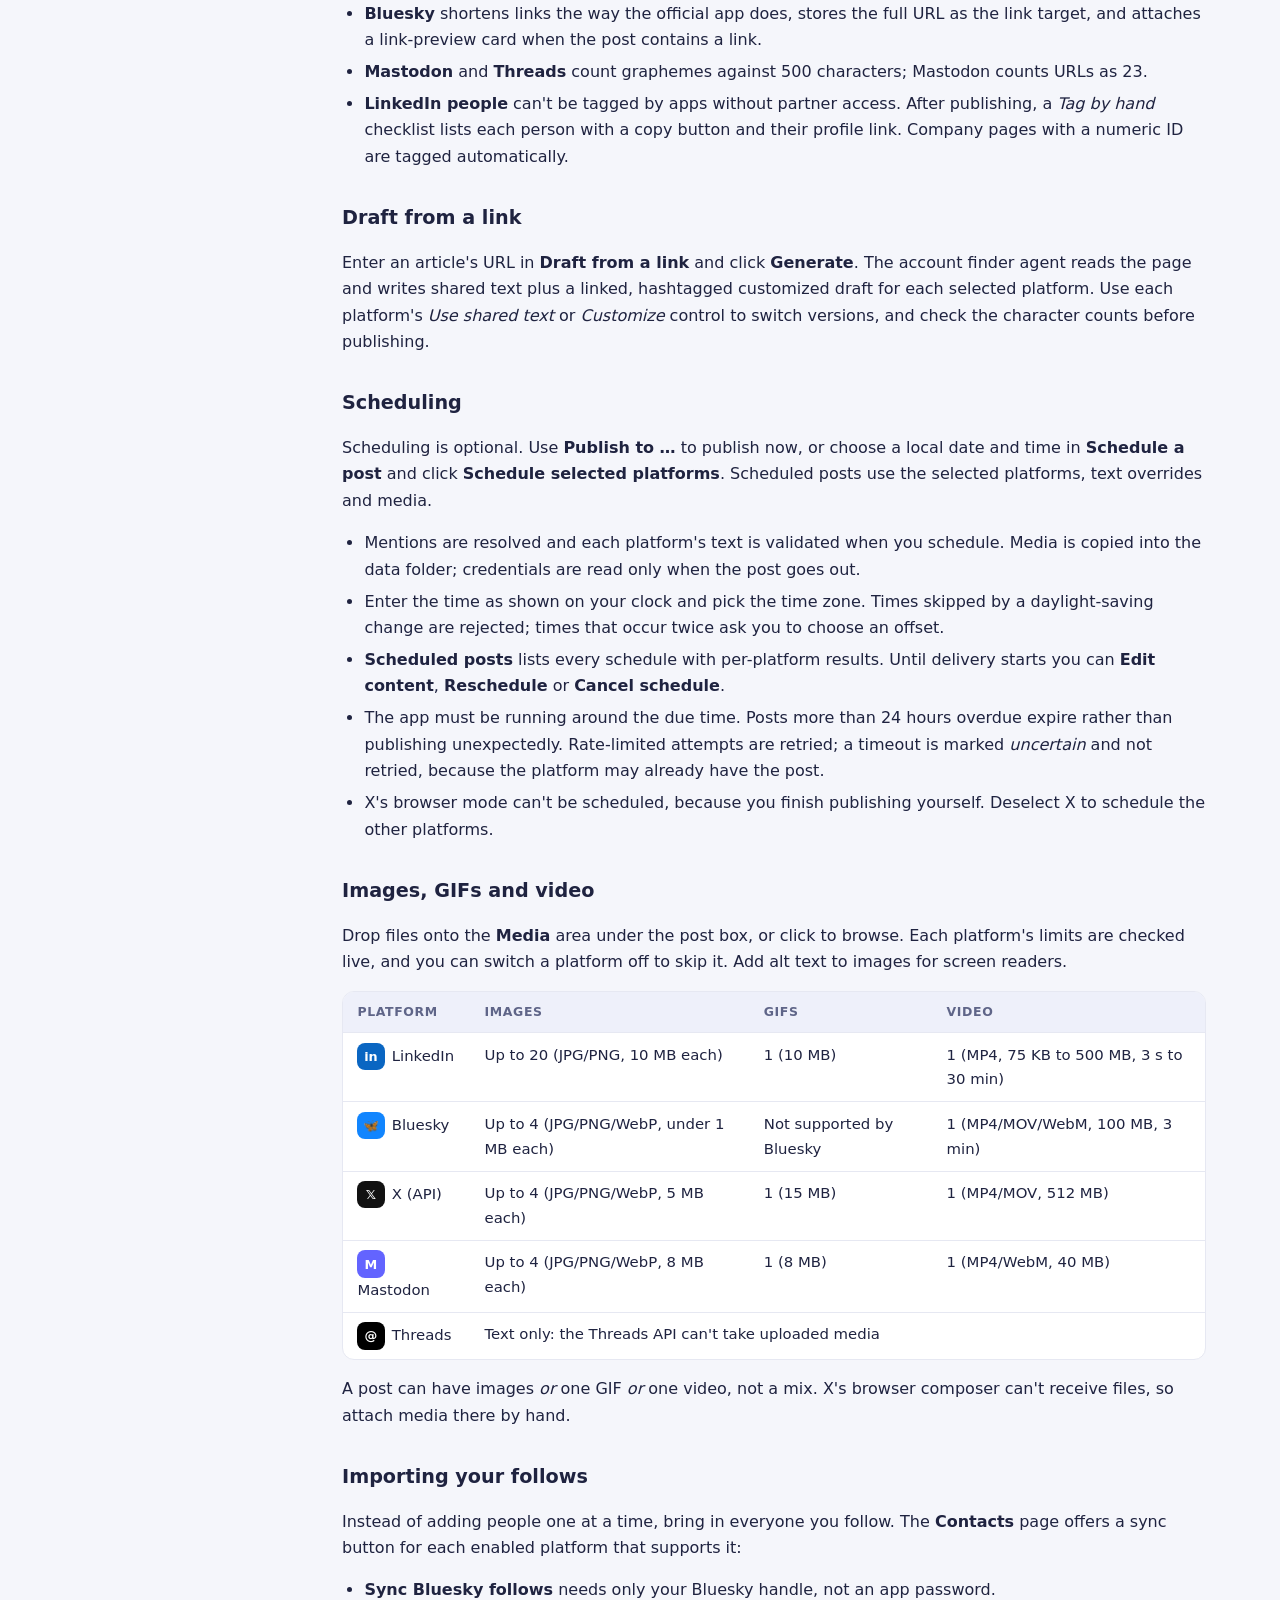
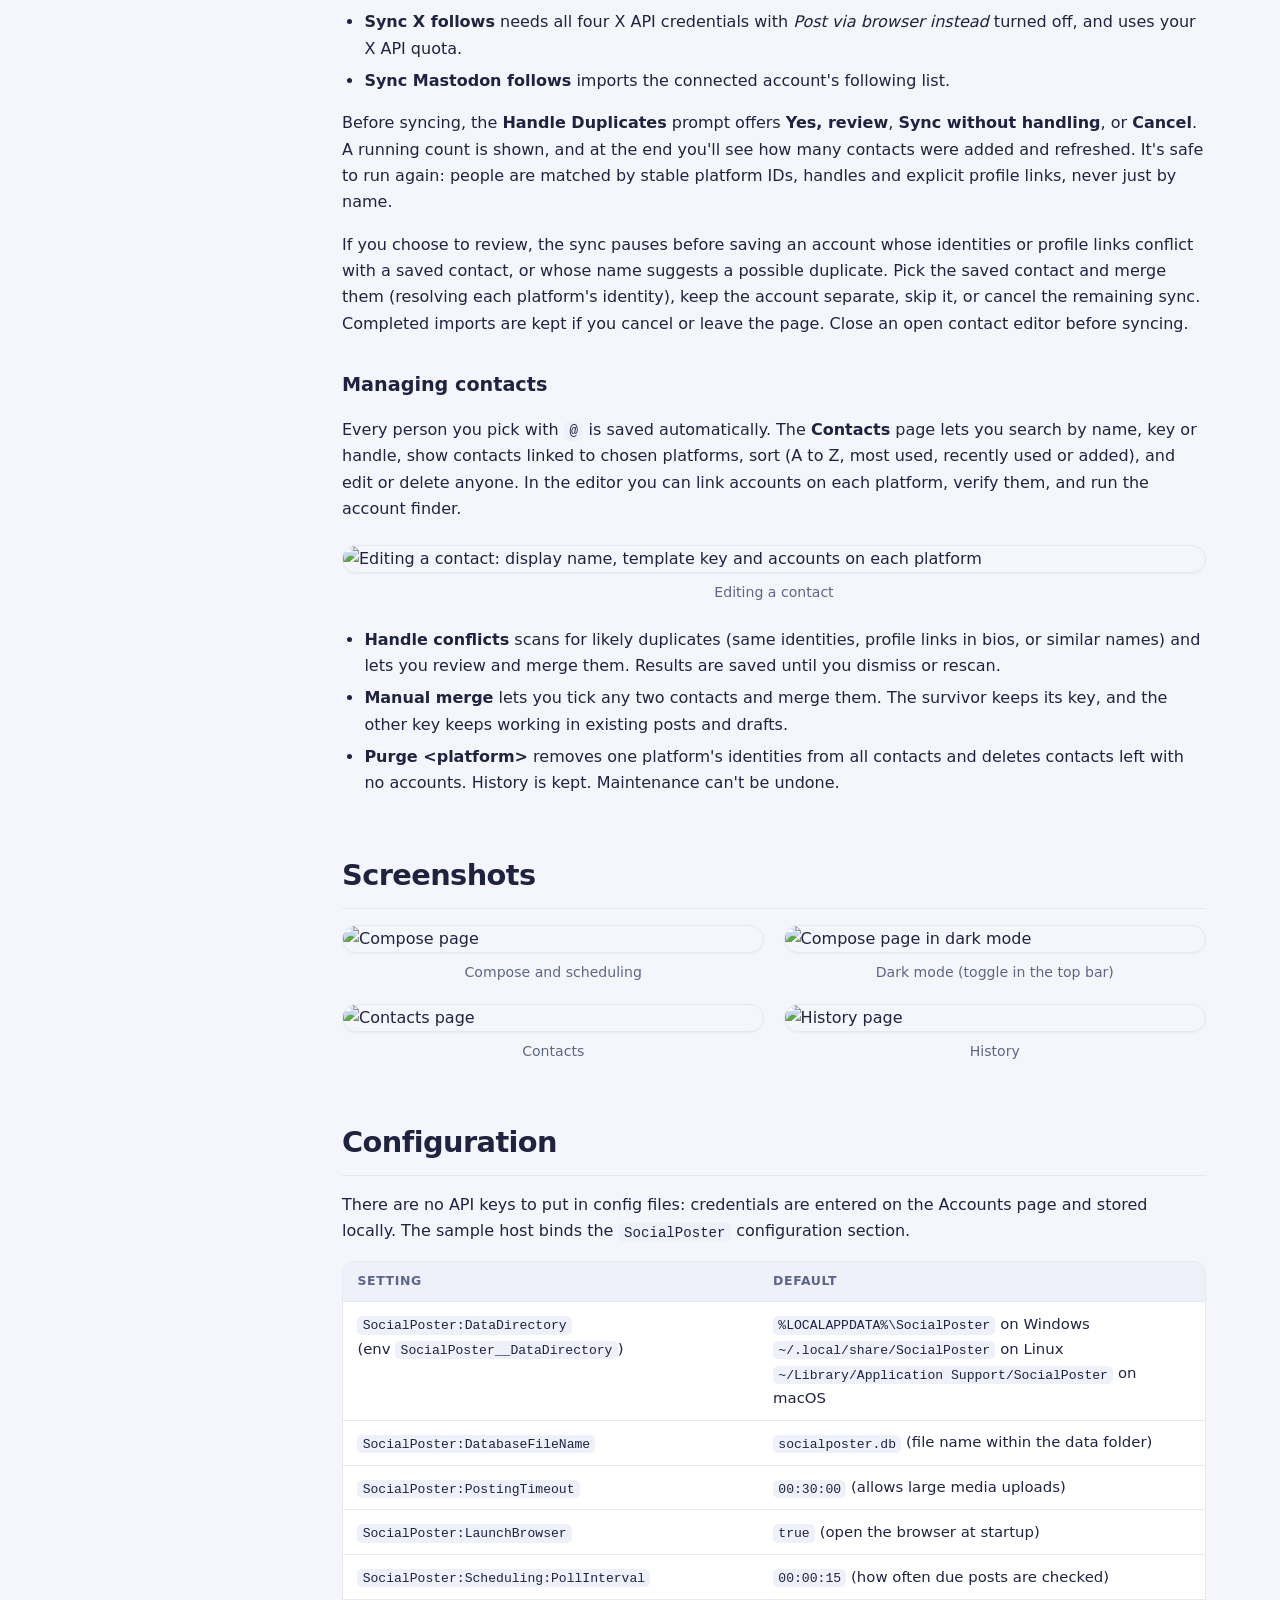
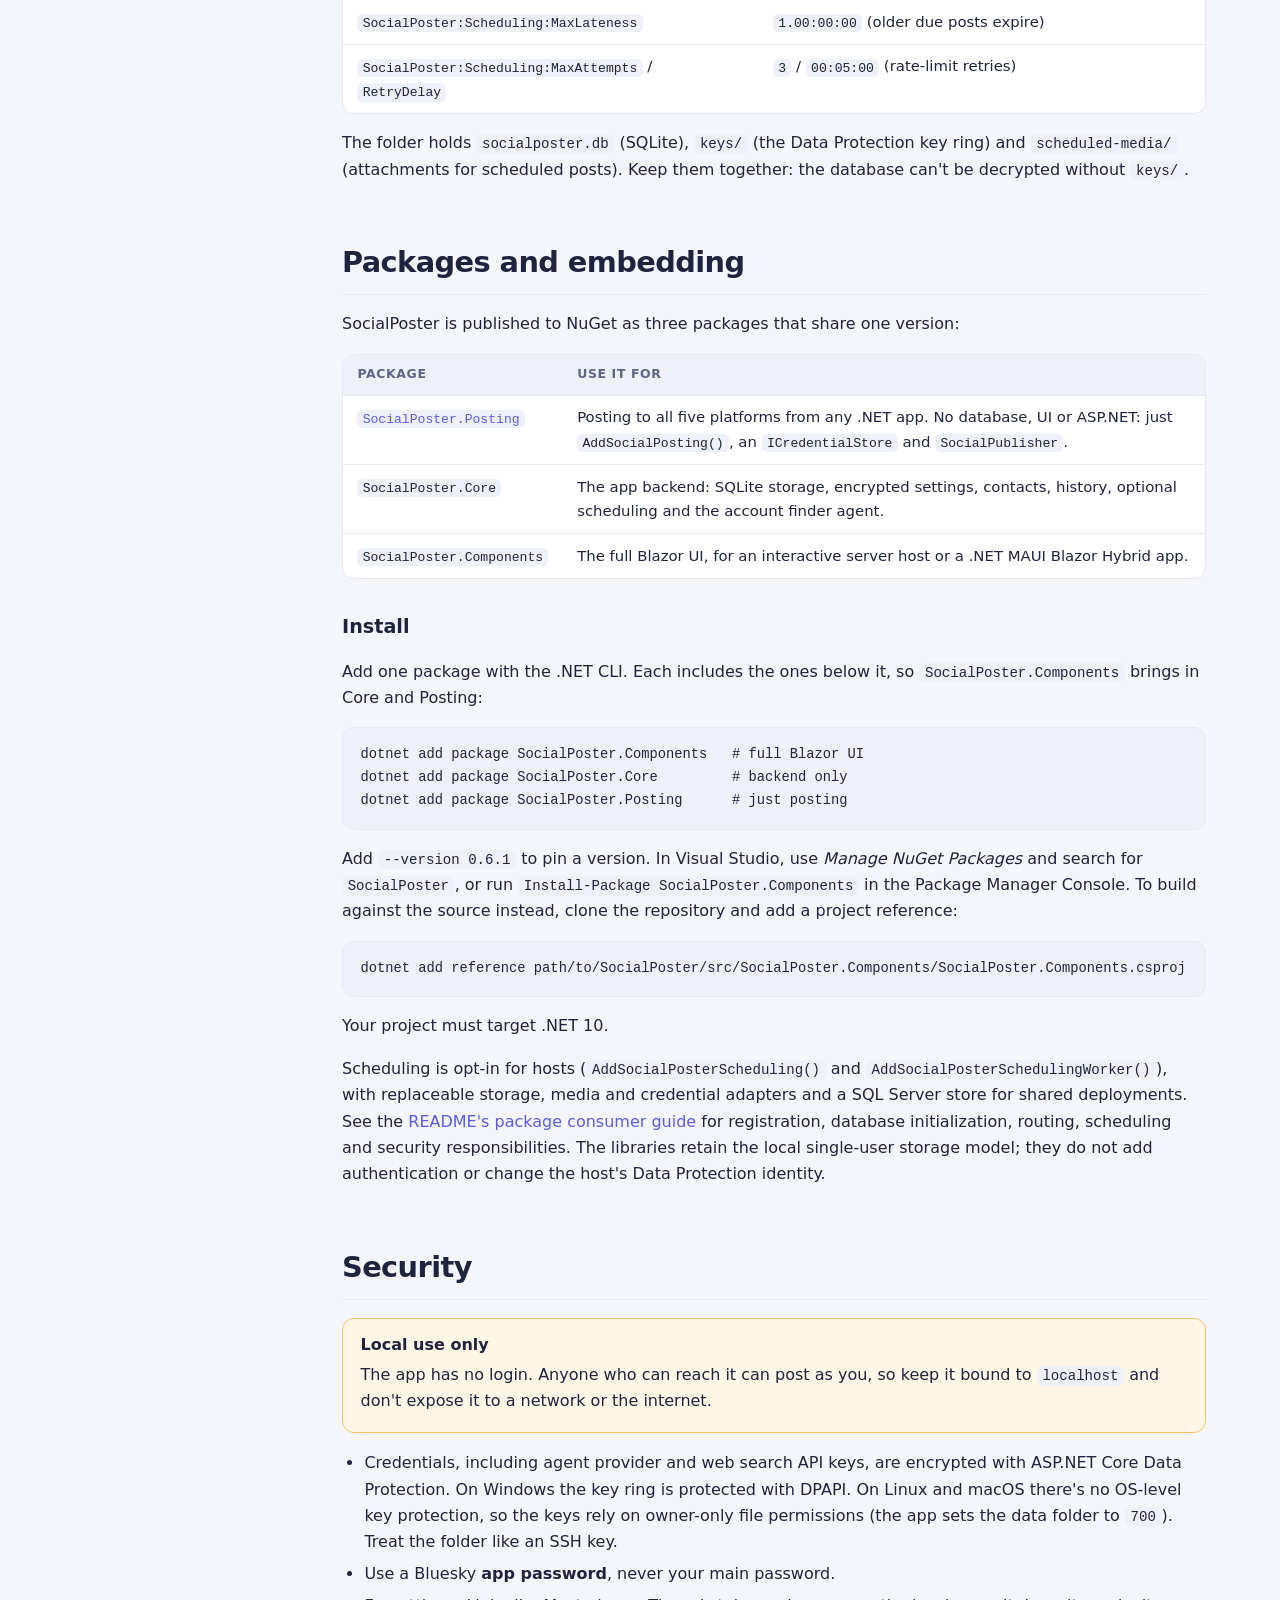
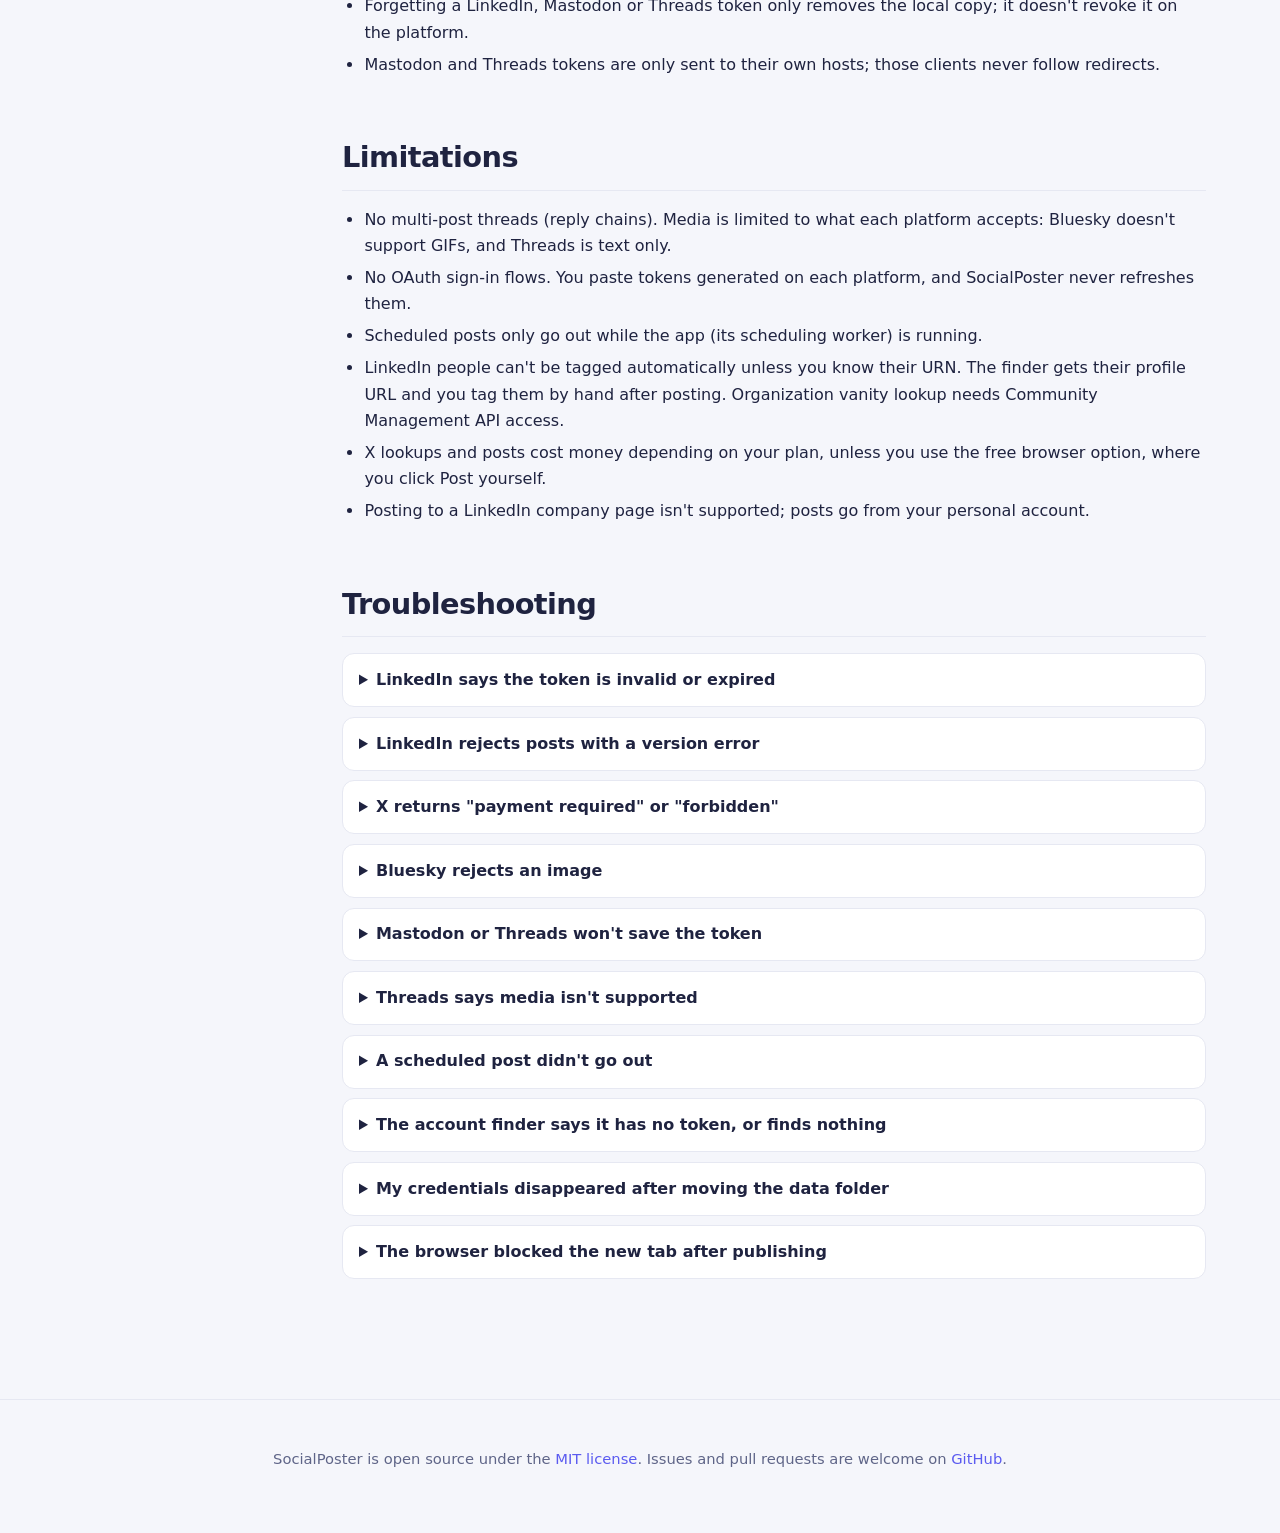
==== commit c225d3f6: "Threads: attach last link as a link-preview card Threads posts now send the post's last link as a li" ====
--- a/docs/index.html
+++ b/docs/index.html
@@ -194,7 +194,7 @@
         <li>Generate a user access token with <code>threads_basic</code> and <code>threads_content_publish</code>.</li>
         <li>On the Accounts page paste it into <strong>Access token</strong> and click <strong>Save and verify</strong>. The app checks it with the Threads Graph API and shows "Connected as <em>@username</em>". <strong>Test connection</strong> re-checks it later; <strong>Forget token</strong> removes the local copy.</li>
       </ol>
-      <p>Threads posts are public and <strong>text only</strong>: the API accepts media only by public URL, not uploads, so selecting Threads with attachments shows a validation error. Text is counted in graphemes against a 500-character limit. Contacts store a Threads username, which you add by hand (follow sync isn't available). SocialPoster doesn't refresh the token, so generate a new one when it expires.</p>
+      <p>Threads posts are public and <strong>text only</strong>: the API accepts media only by public URL, not uploads, so selecting Threads with attachments shows a validation error. A post's last link is shown as a link-preview card. Text is counted in graphemes against a 500-character limit. Contacts store a Threads username, which you add by hand (follow sync isn't available). SocialPoster doesn't refresh the token, so generate a new one when it expires.</p>
 
       <h3 id="agent">✨ Account finder agent (optional)</h3>
       <p>An AI agent can search the web for someone's X and LinkedIn accounts and suggest matches, verify a handle or profile, and draft posts from a link. It's useful because LinkedIn has no member search and X lookups cost API requests. Configure it under <em>Accounts → Account finder agent</em>, and choose the agent from the chips:</p>
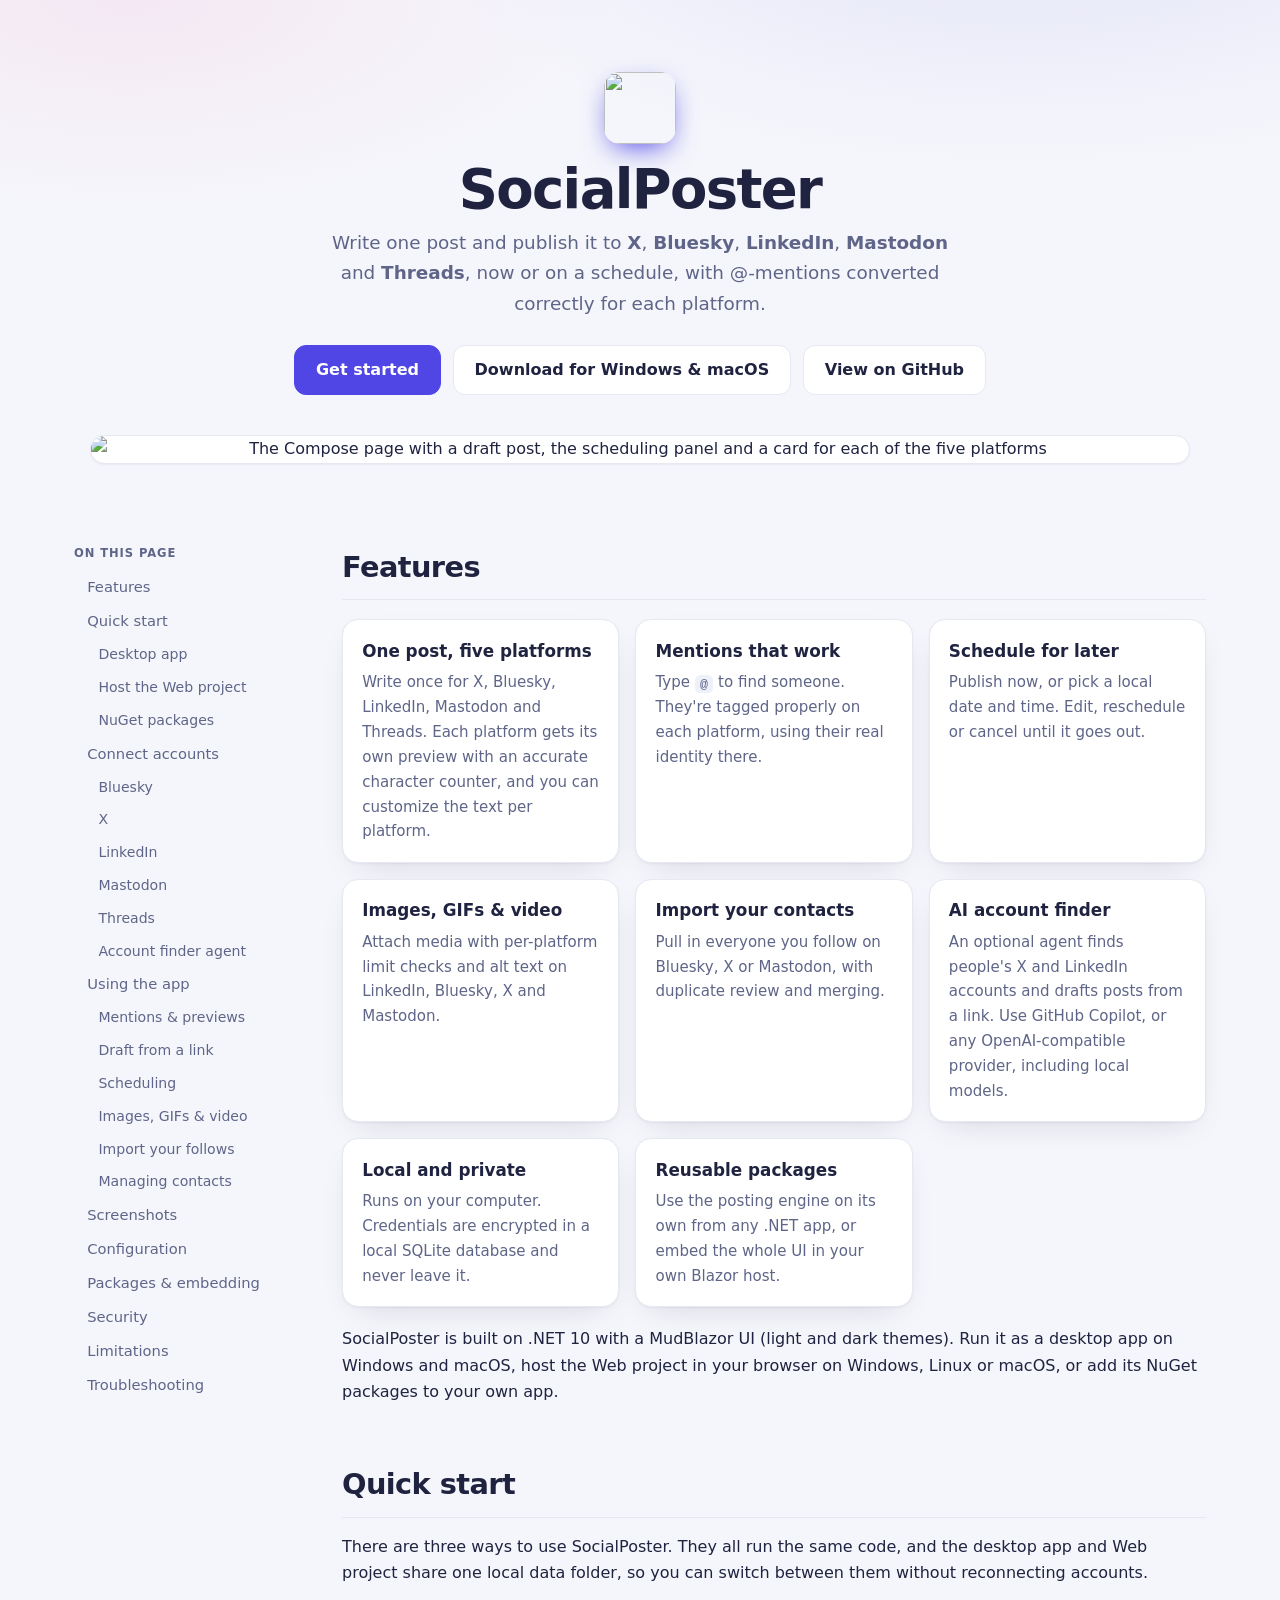
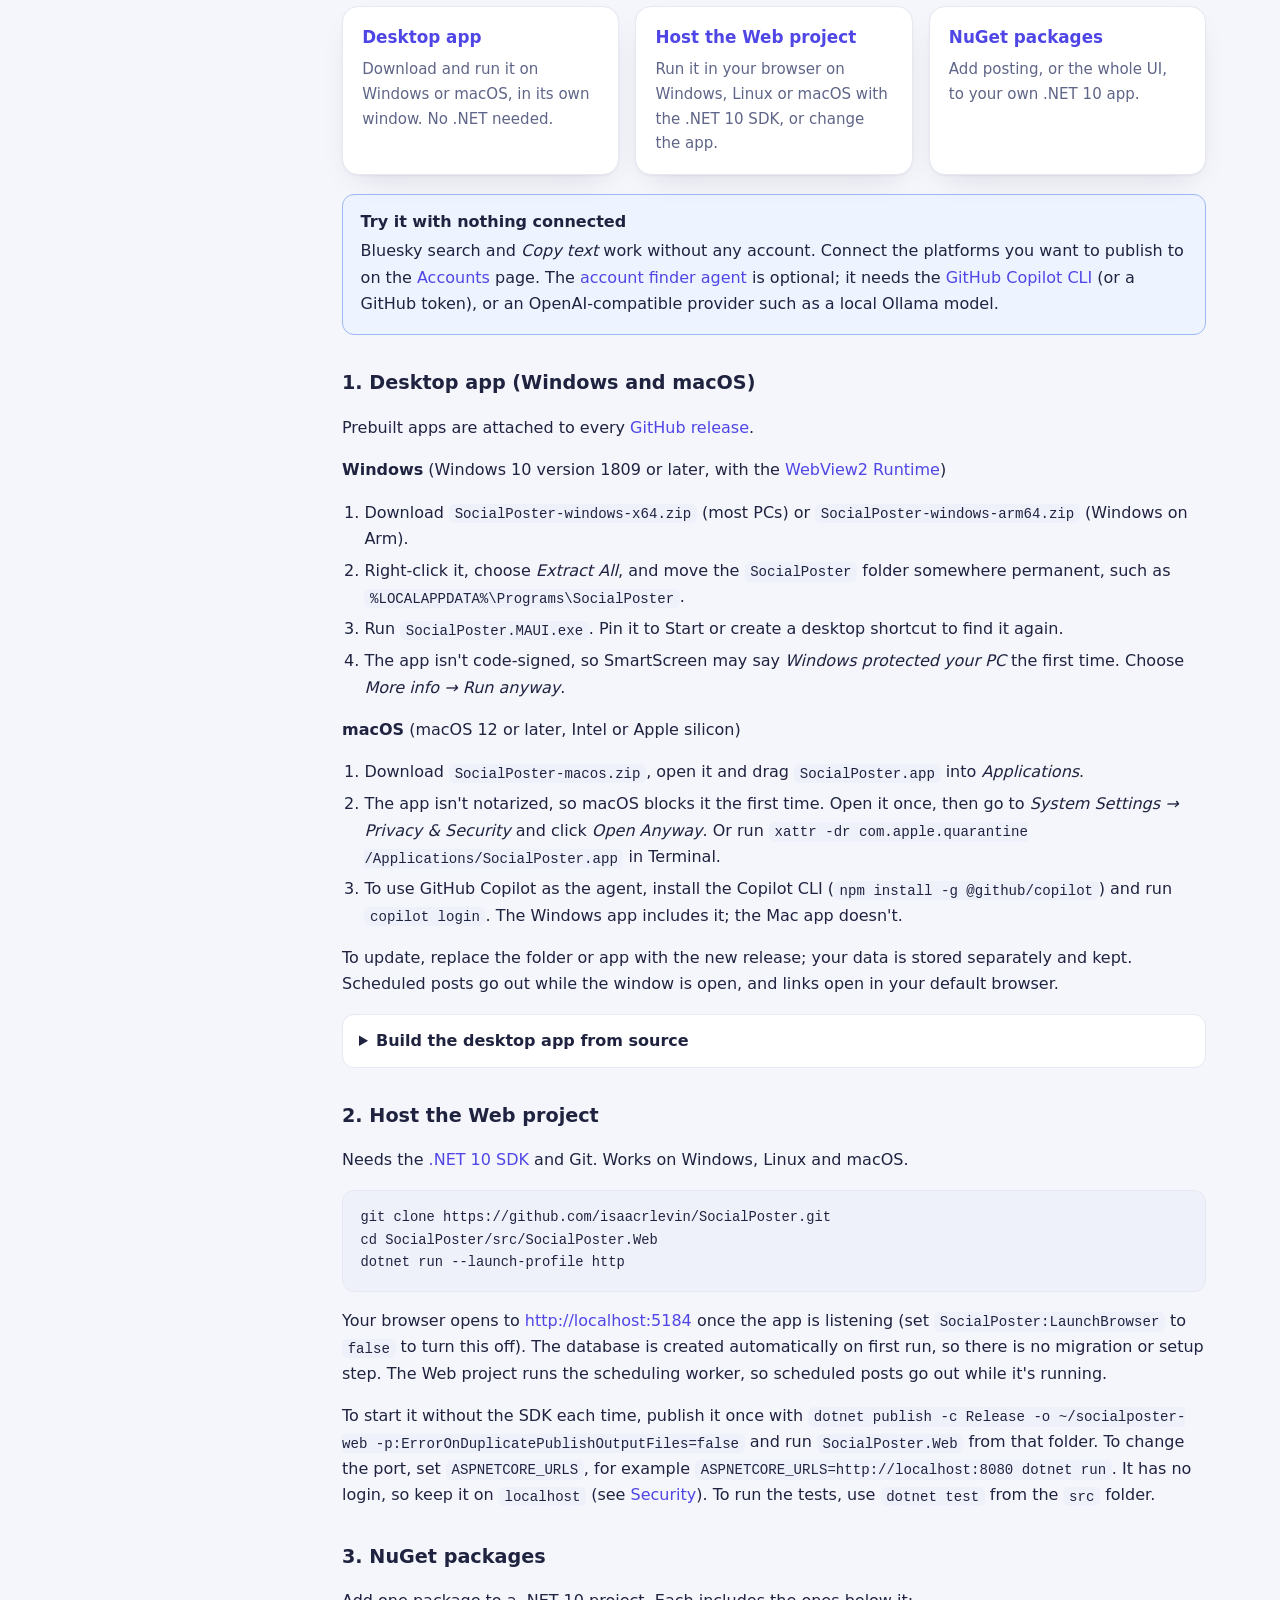
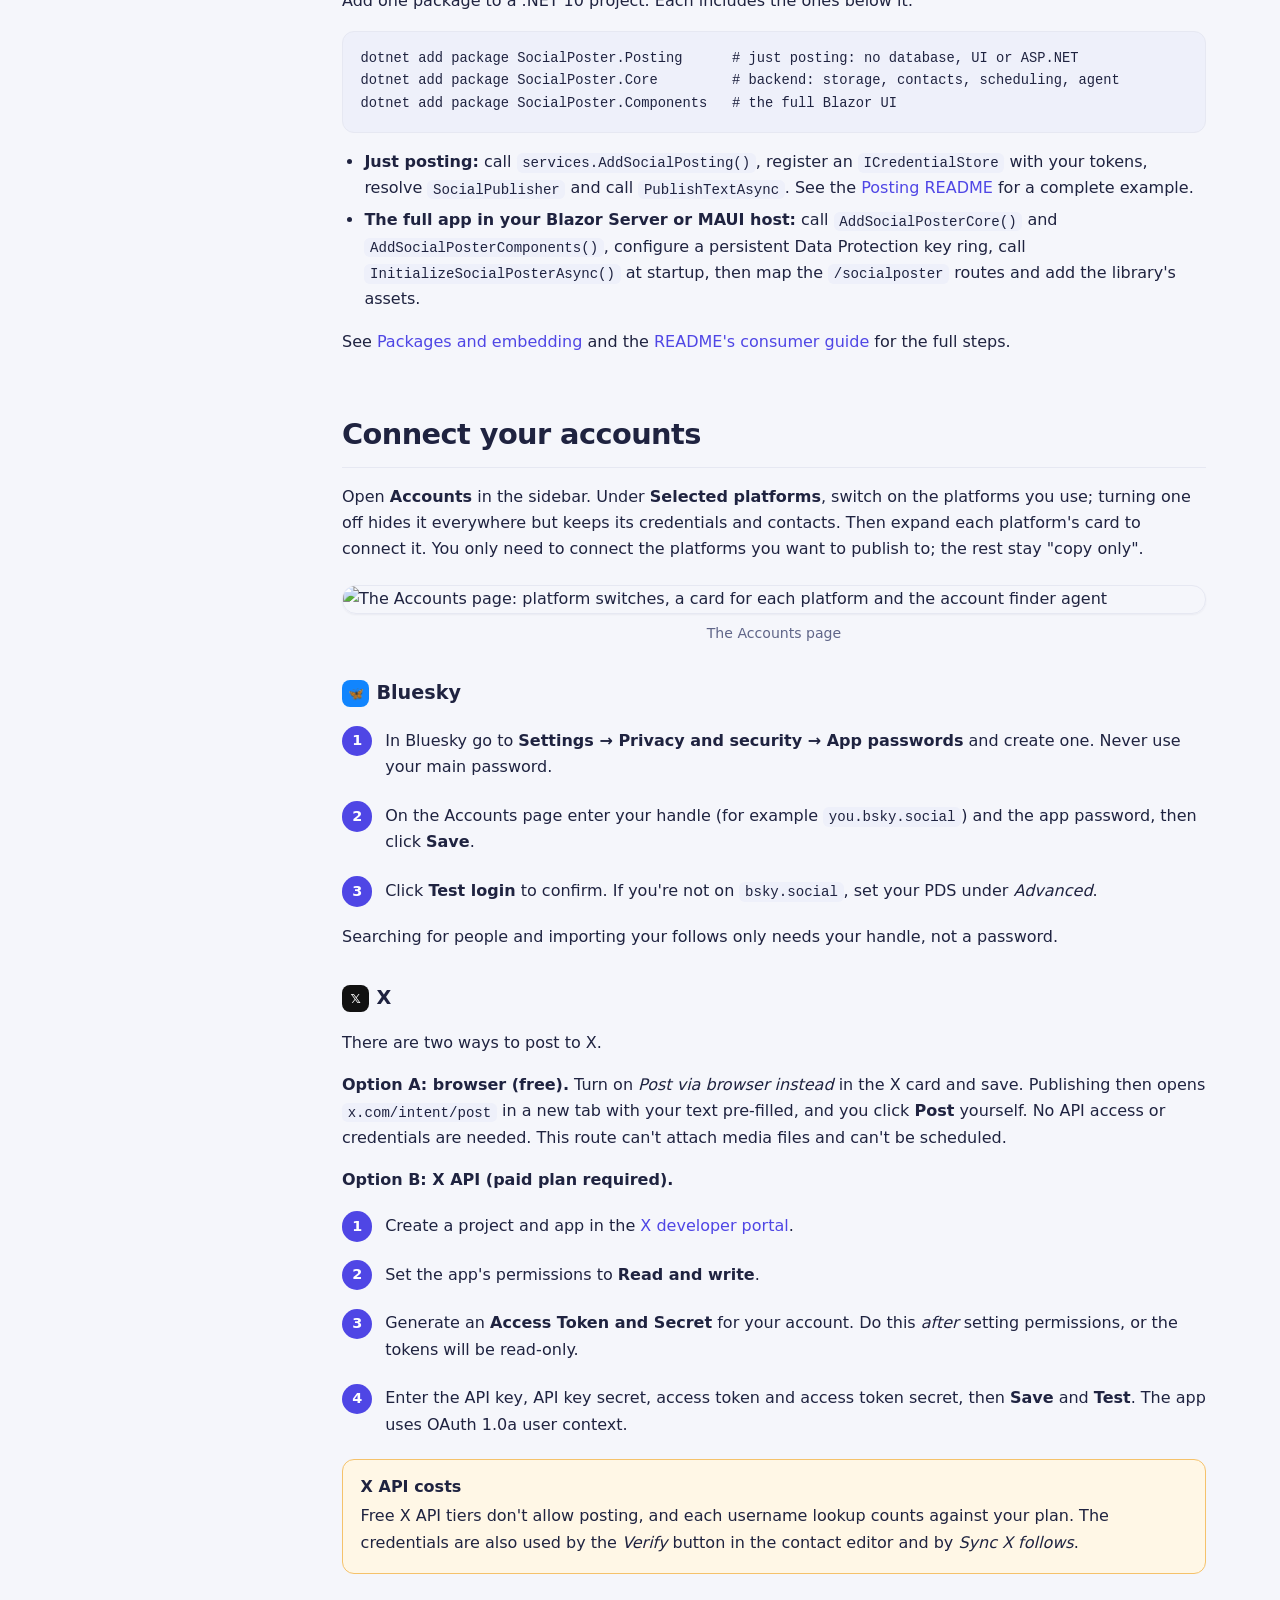
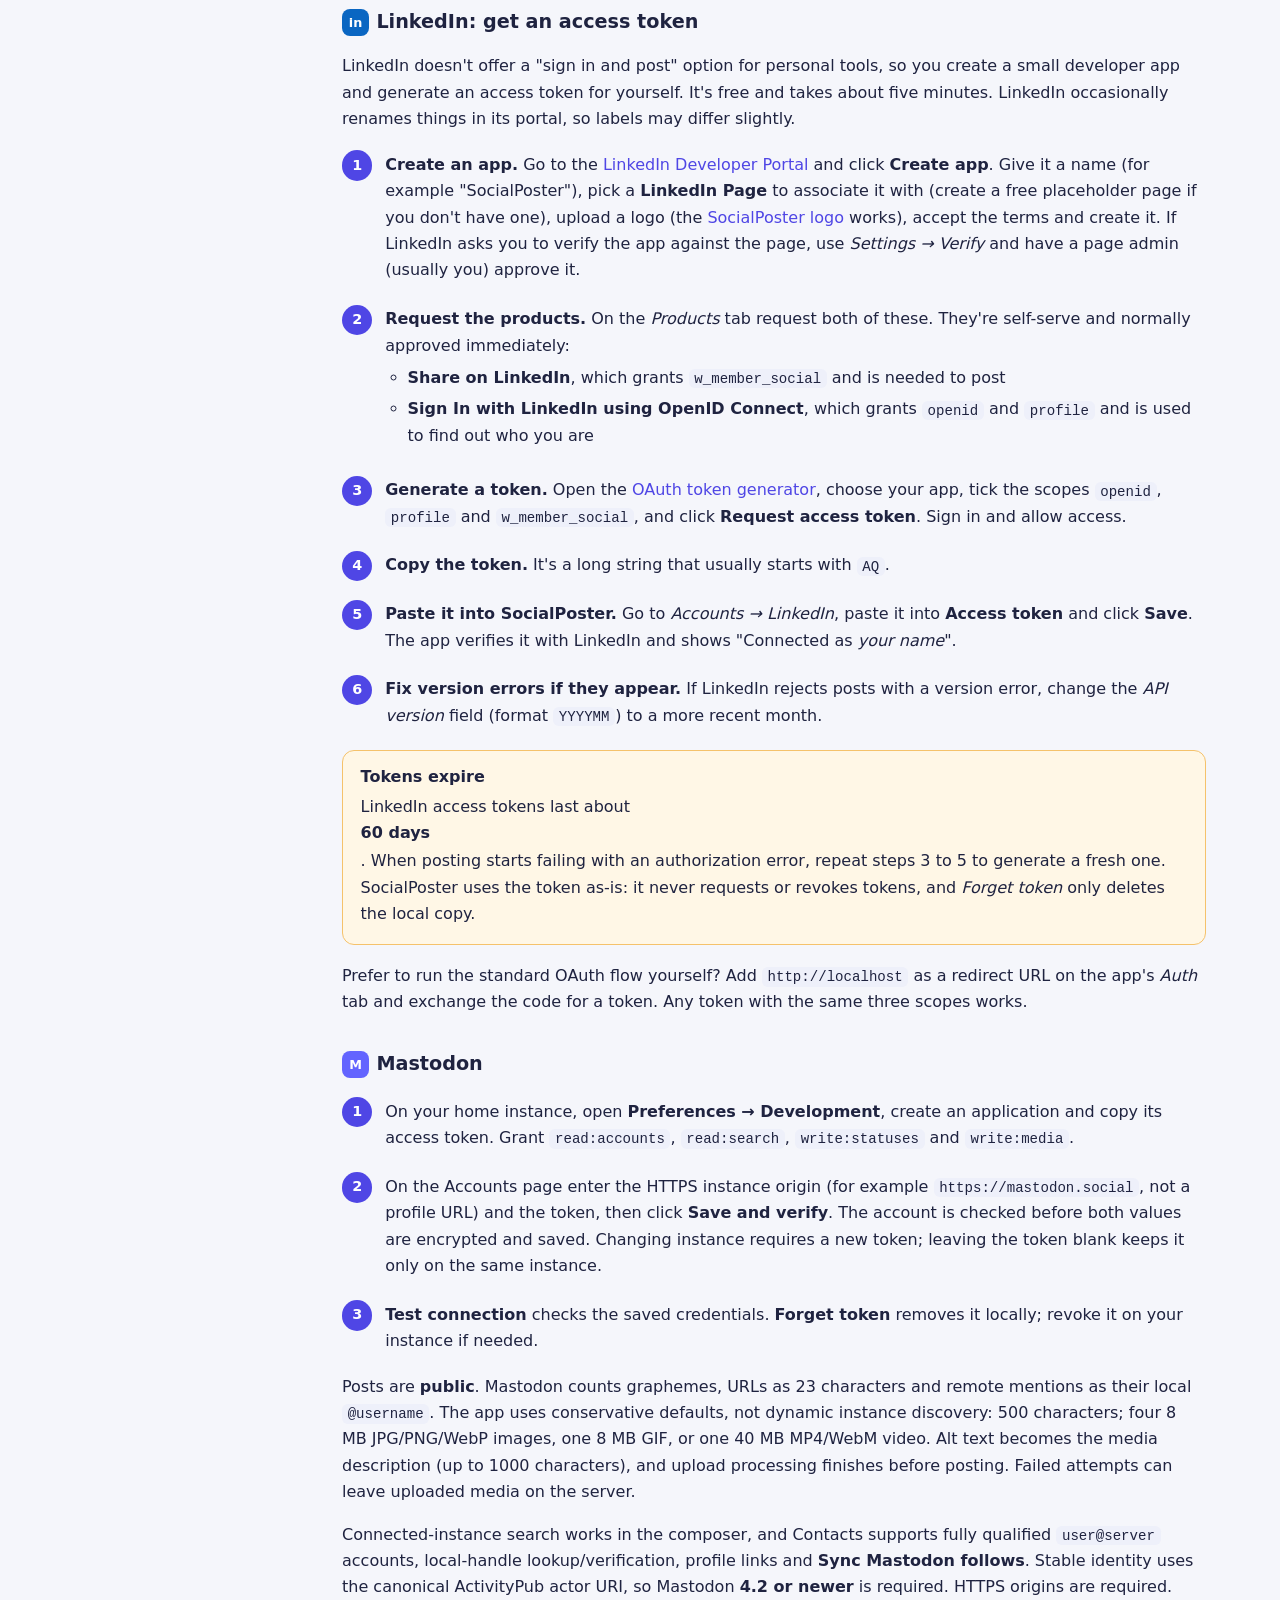
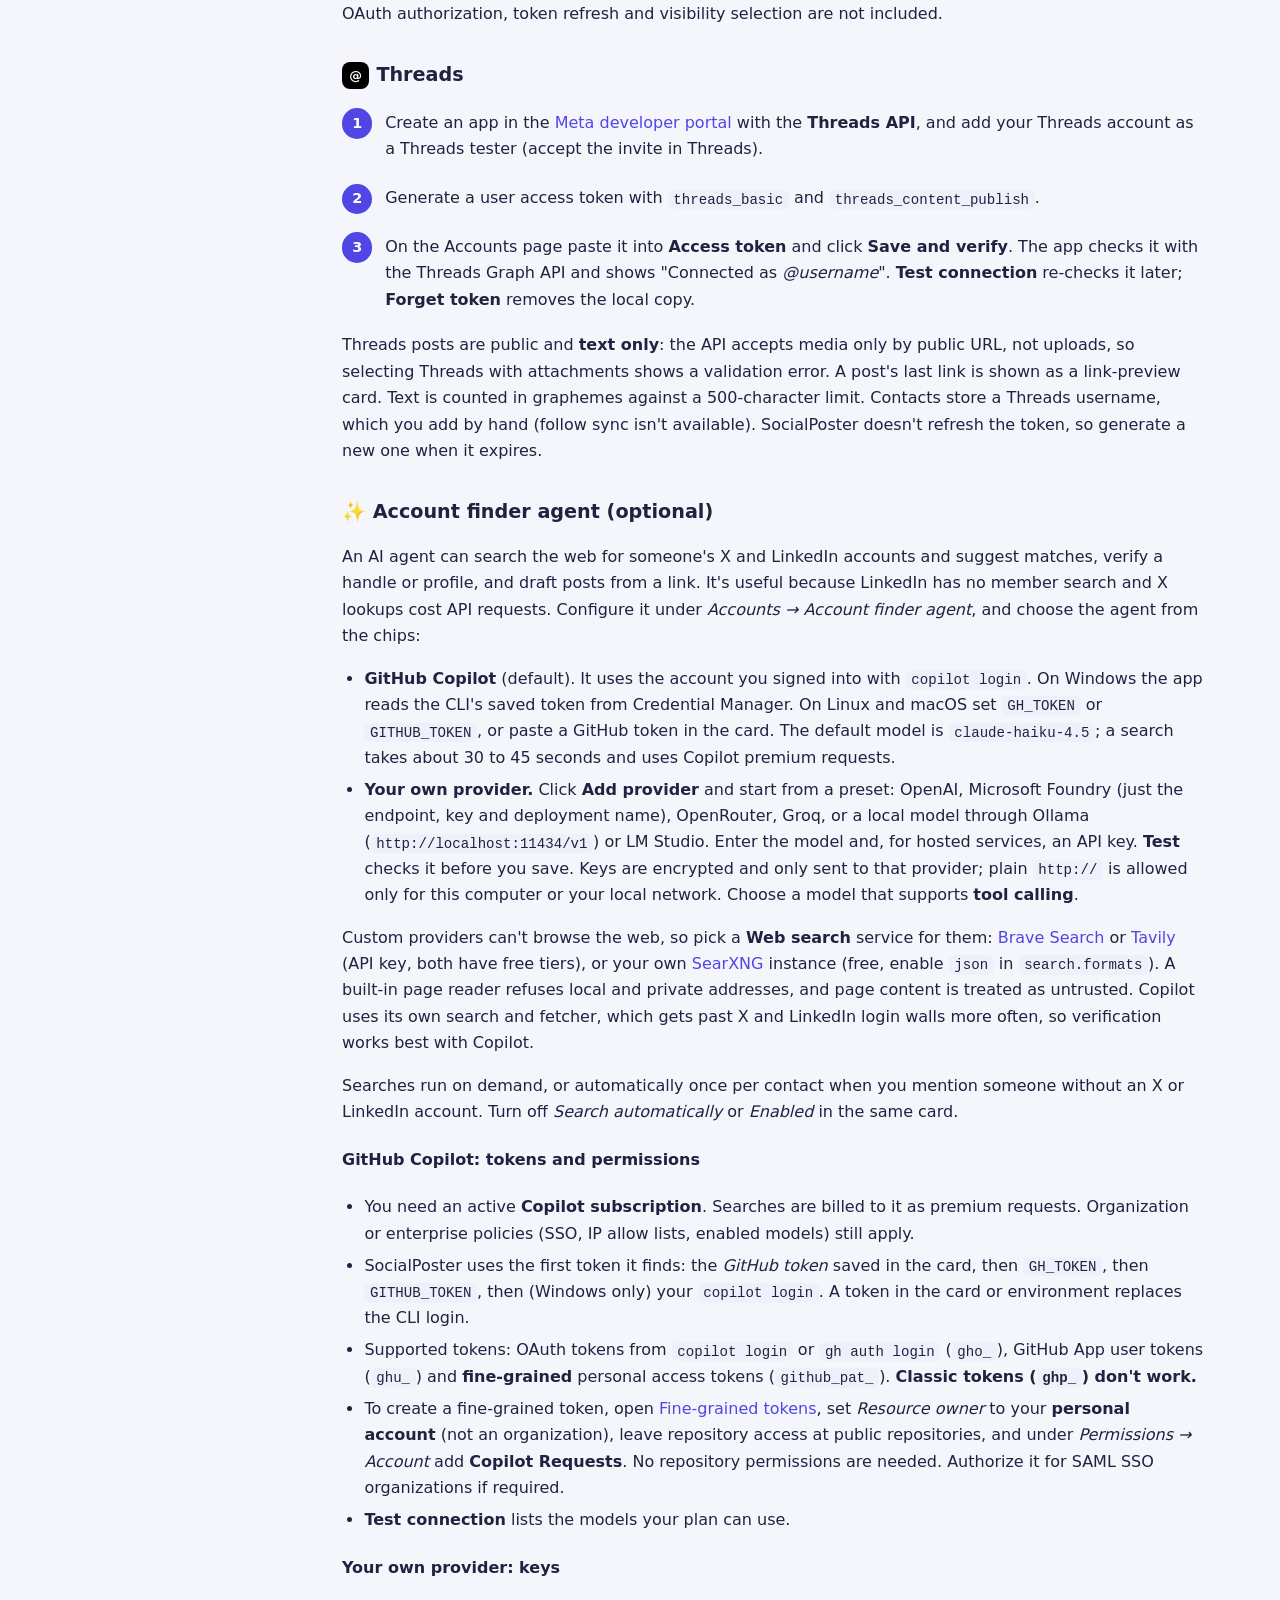
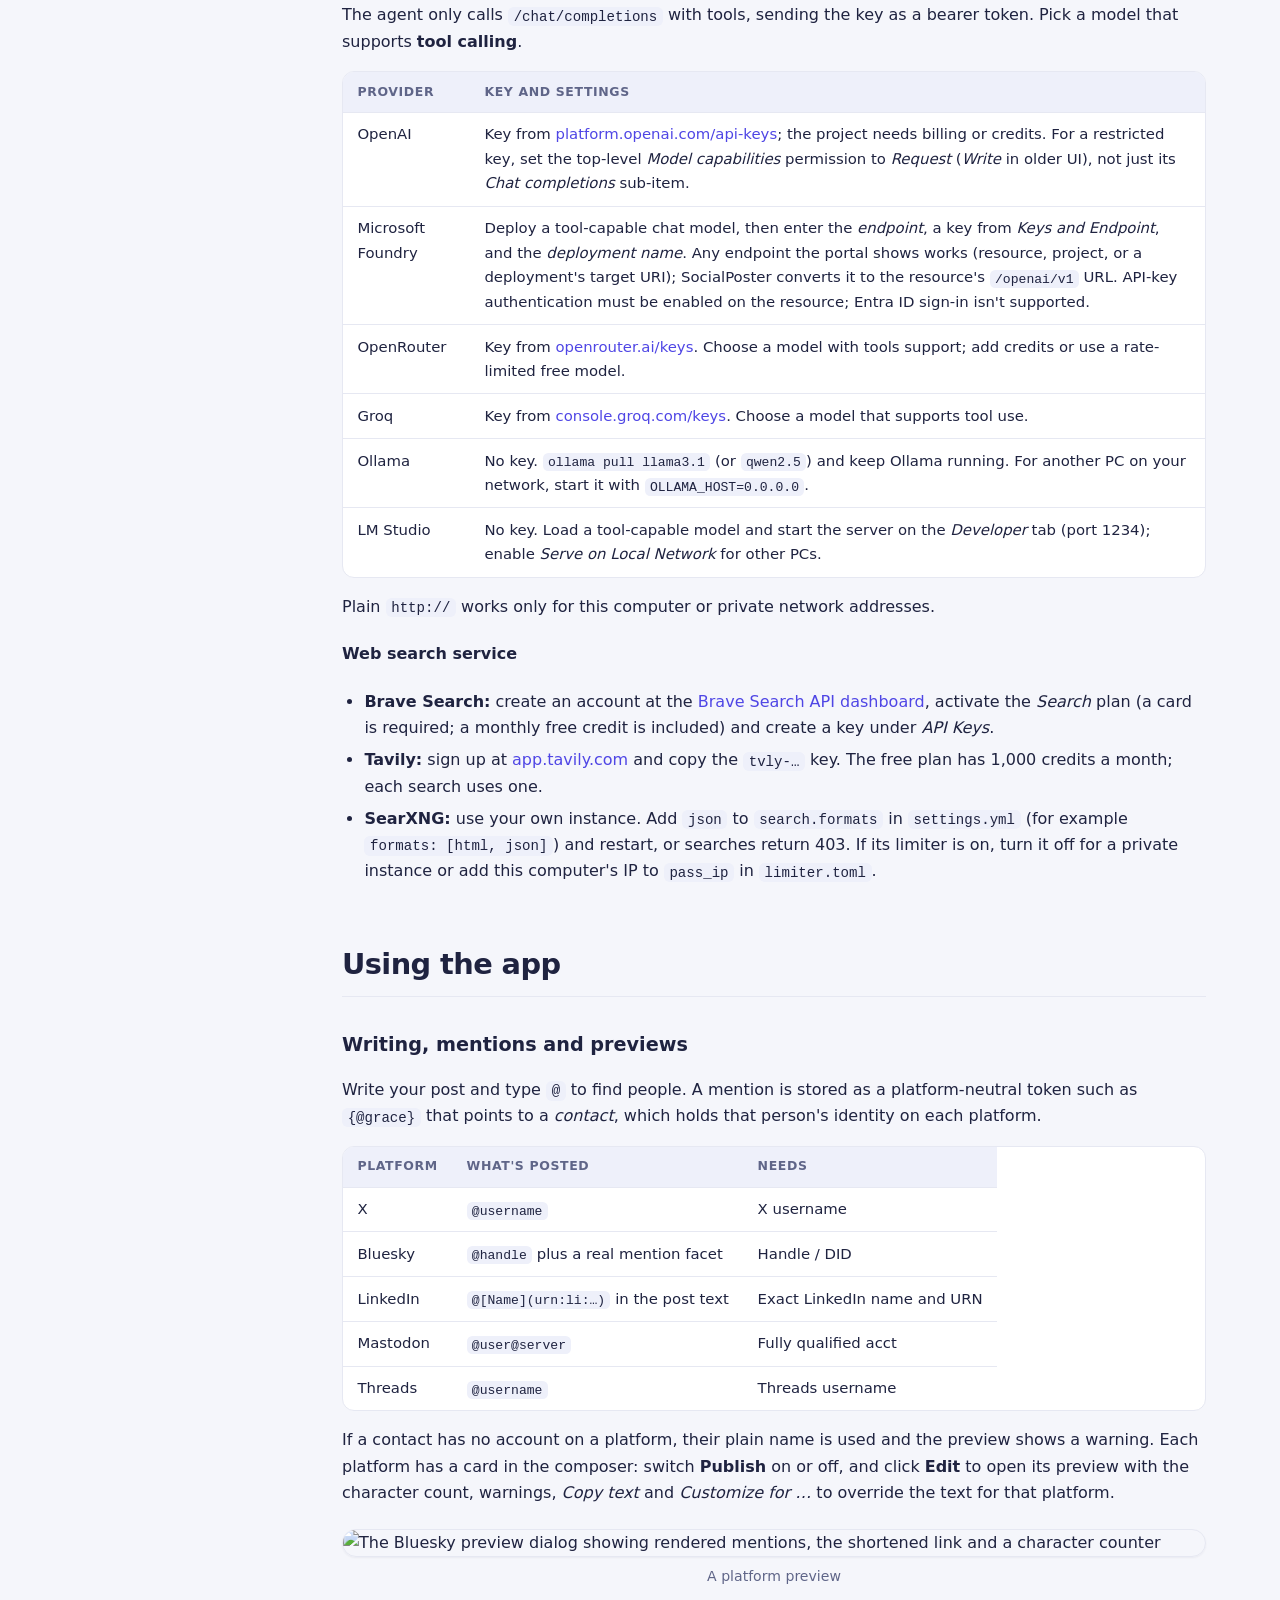
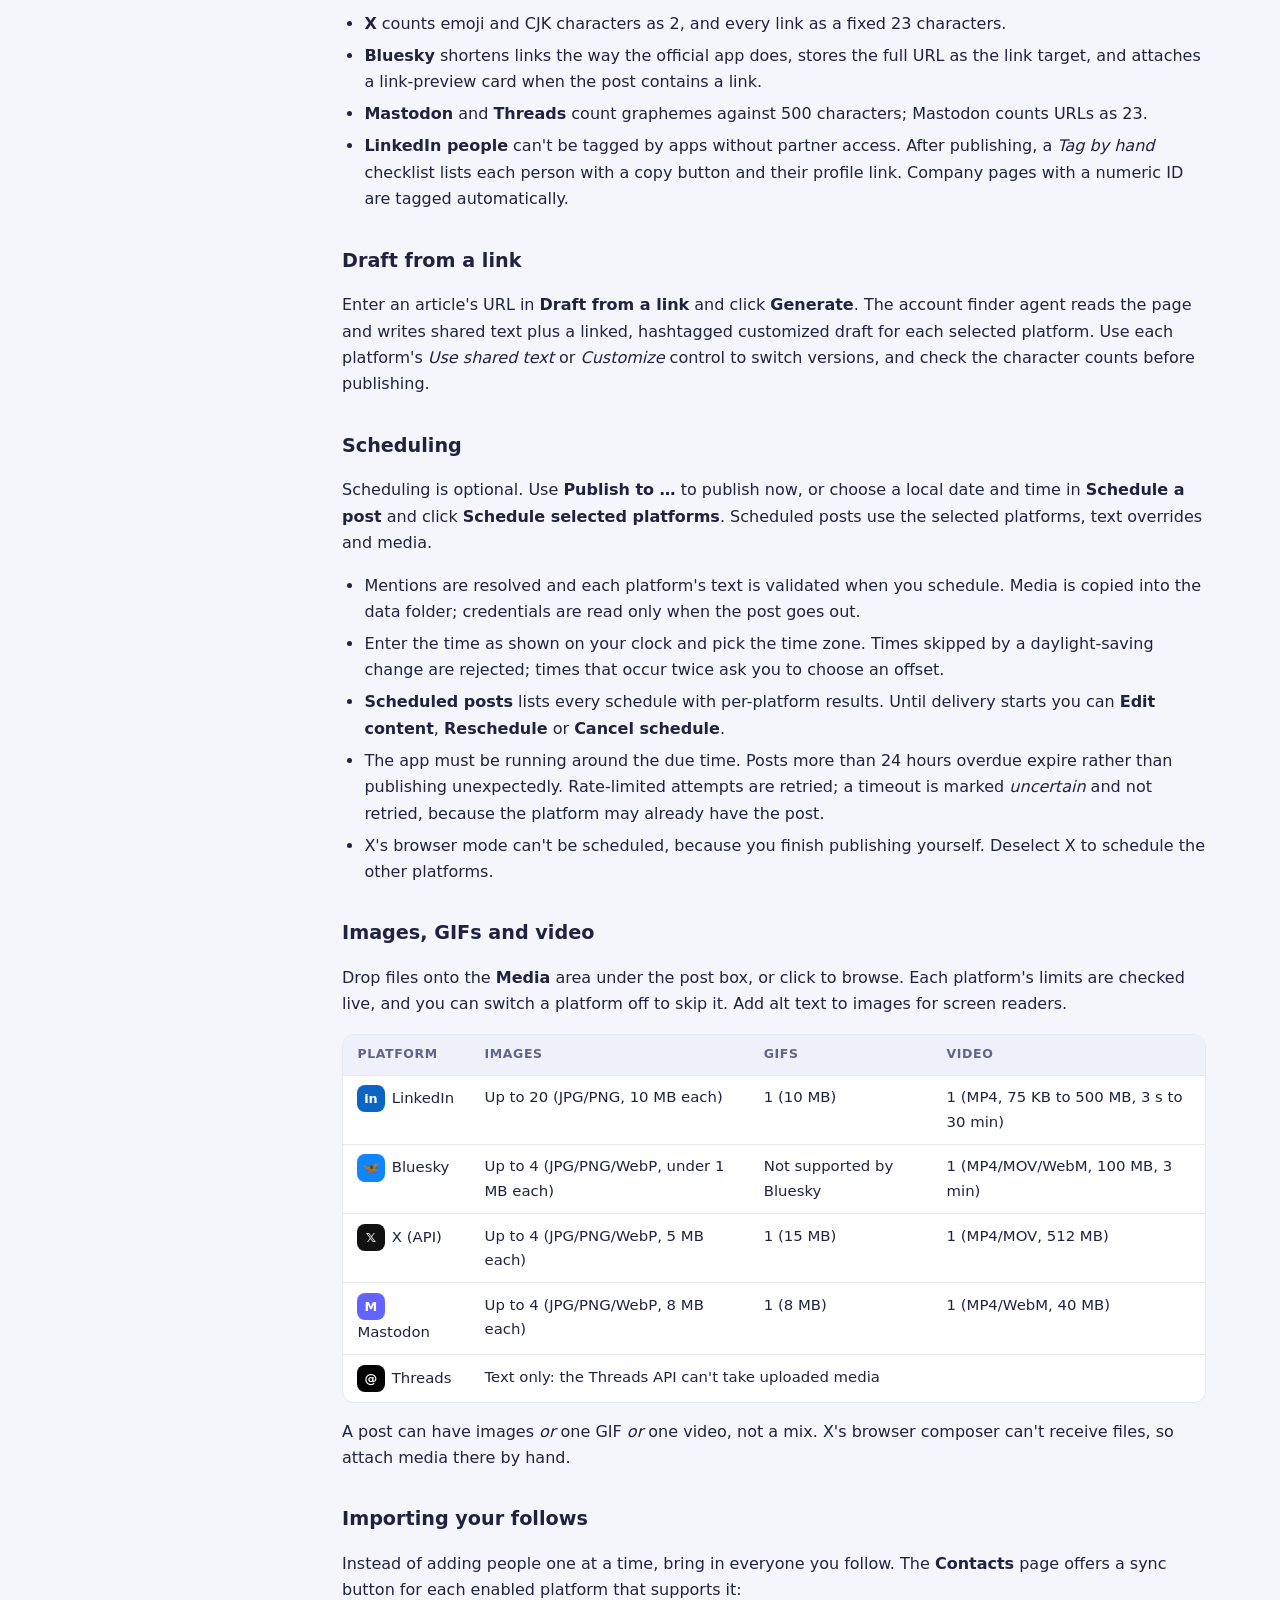
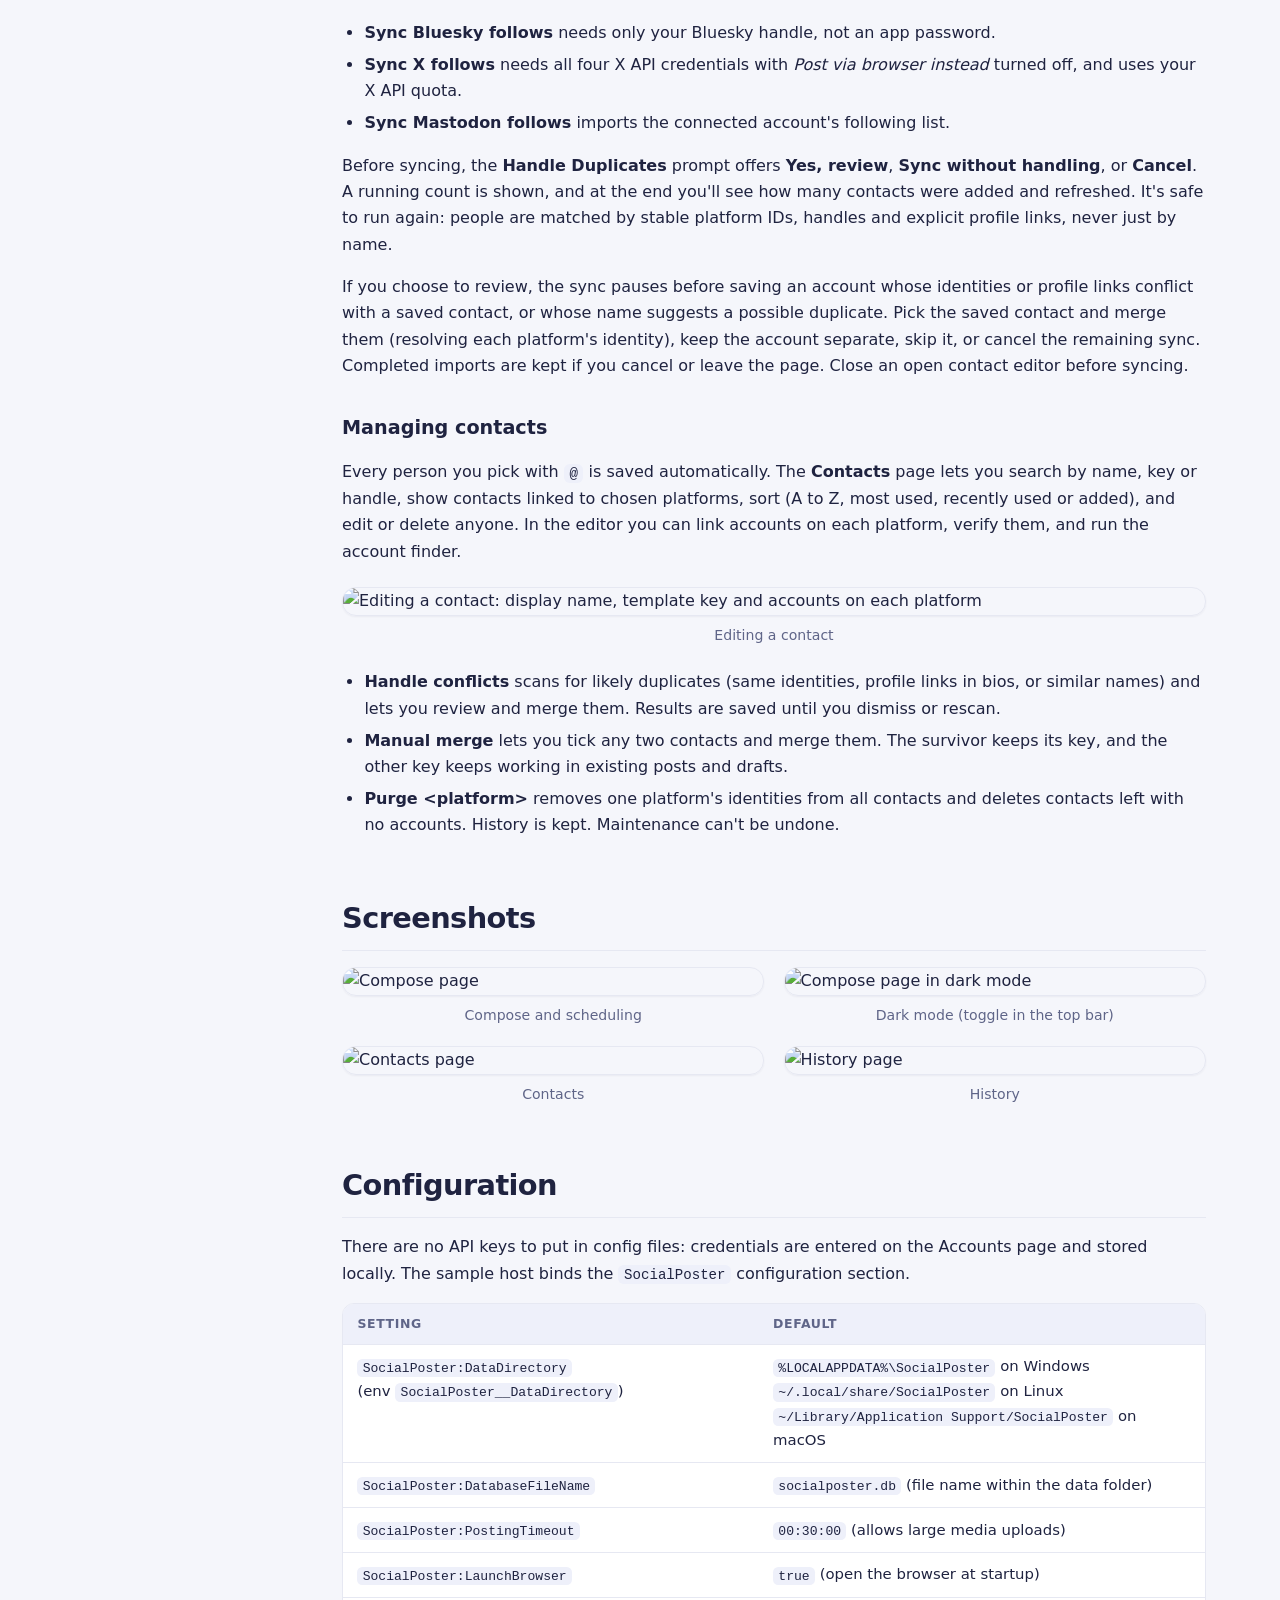
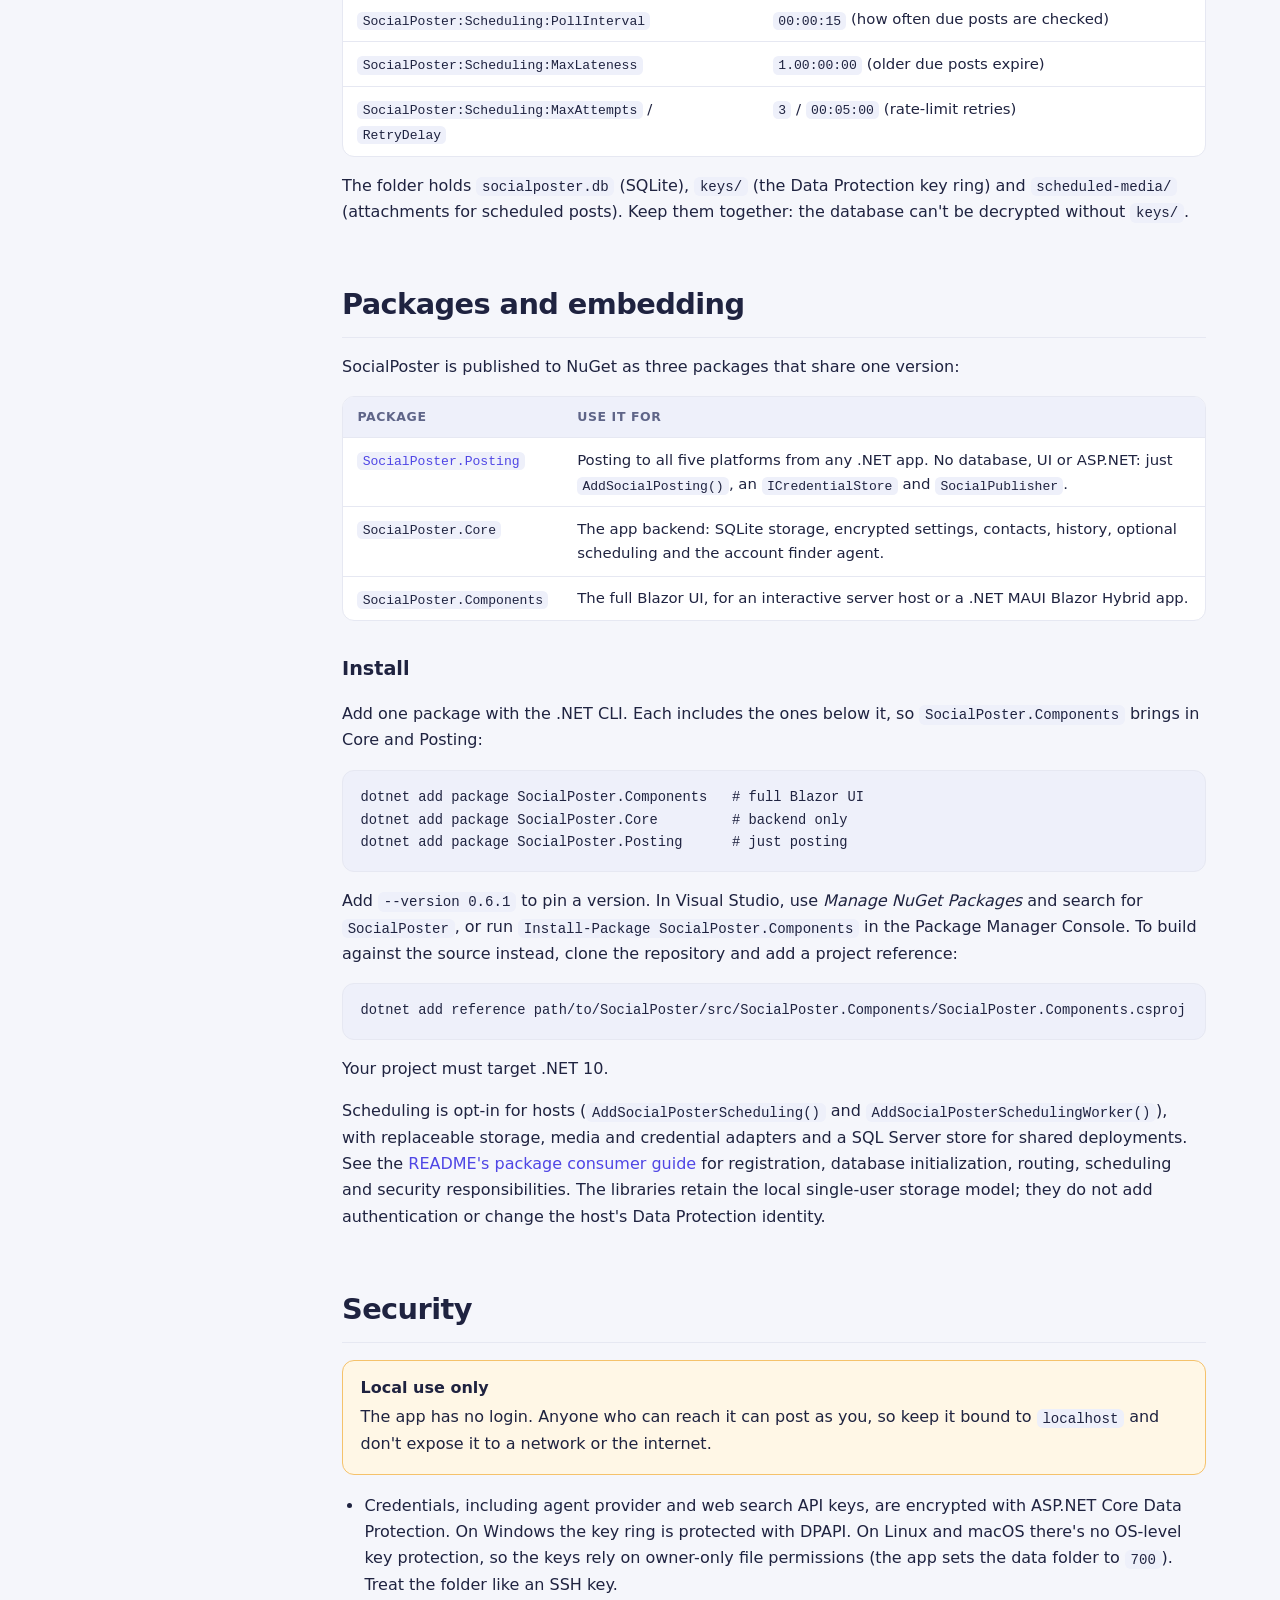
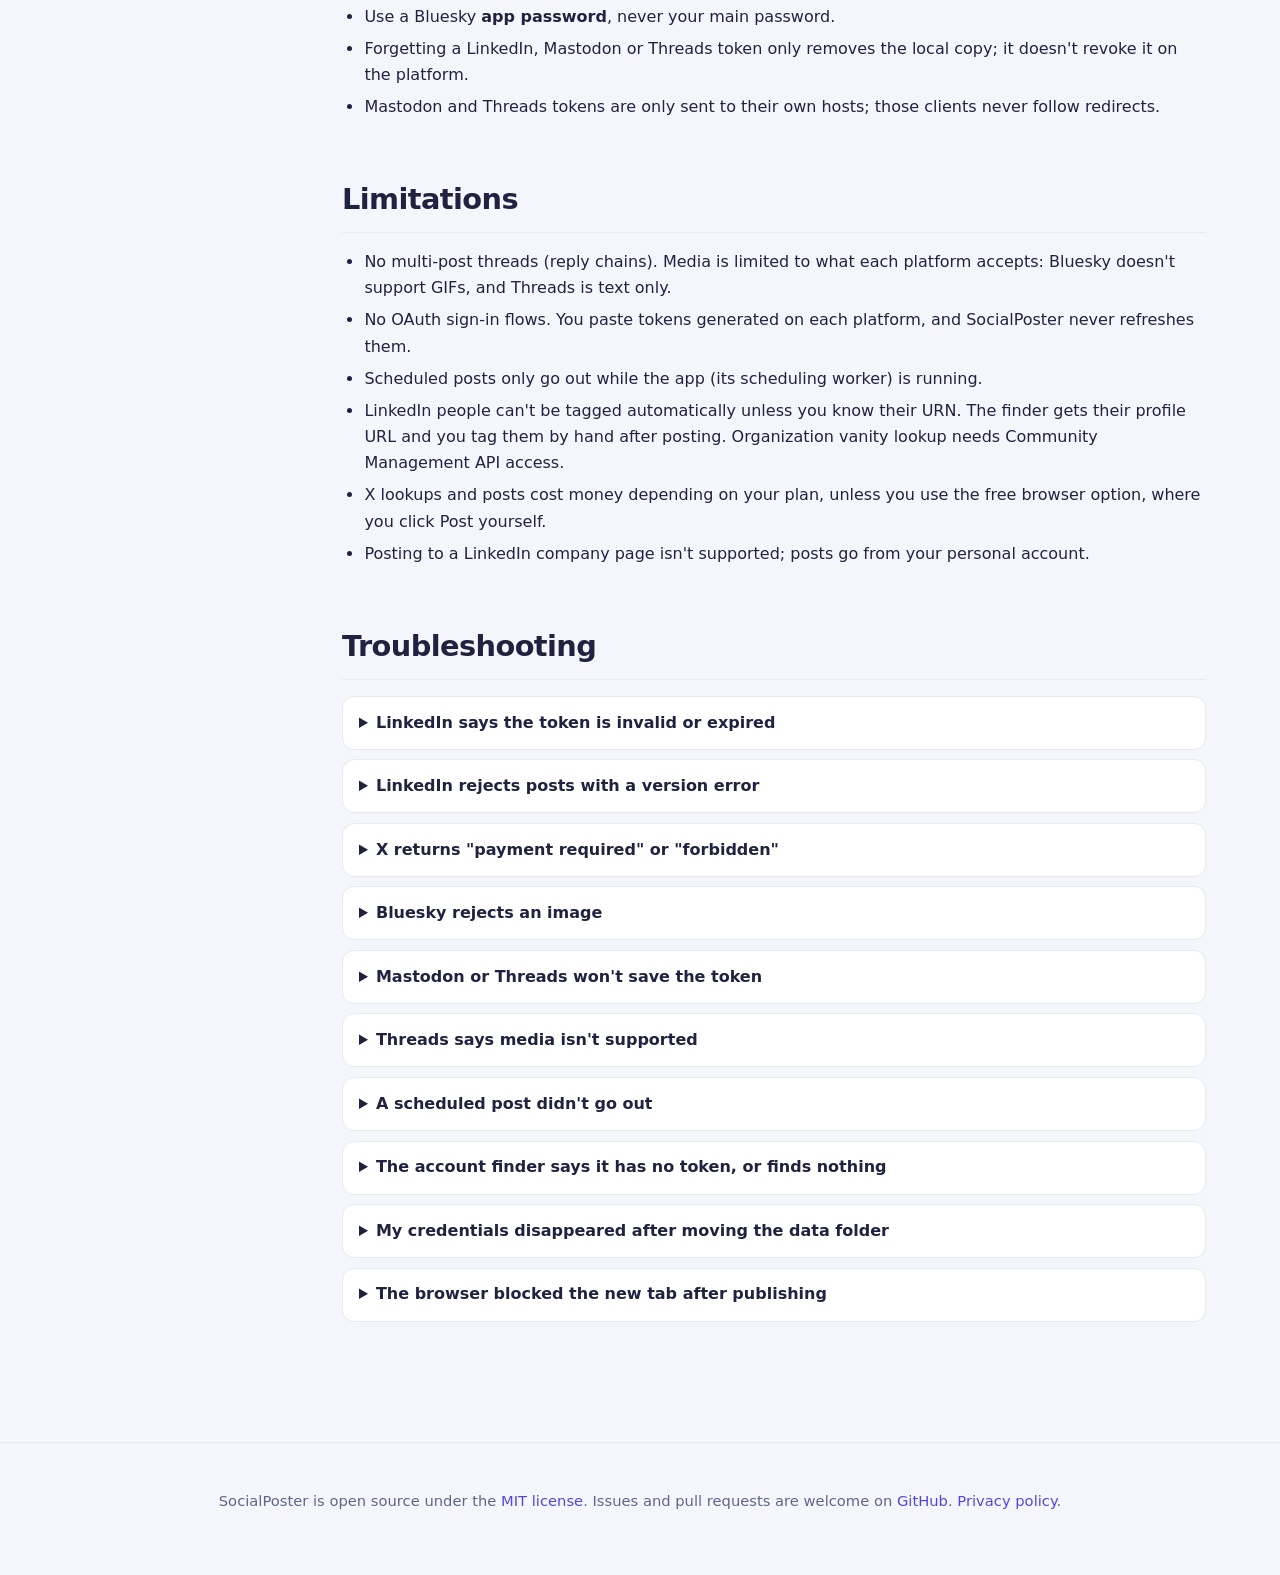
==== commit 778c91c7: "Contacts: add duplicate detection, merge, and cleanup tools Add a likelihood-based duplicate scanner" ====
--- a/docs/index.html
+++ b/docs/index.html
@@ -9,12 +9,13 @@
   <meta property="og:description" content="Write one post and publish it to X, Bluesky, LinkedIn, Mastodon and Threads, with mentions converted correctly for each platform.">
   <meta property="og:image" content="img/compose.png">
   <link rel="stylesheet" href="style.css">
-  <link rel="icon" href="data:image/svg+xml,%3Csvg xmlns='http://www.w3.org/2000/svg' viewBox='0 0 32 32'%3E%3Crect width='32' height='32' rx='8' fill='%235b5bf0'/%3E%3Cpath d='M8 16l16-7-5 14-3-6z' fill='white'/%3E%3C/svg%3E">
+  <link rel="icon" type="image/svg+xml" href="img/logo.svg">
+  <link rel="apple-touch-icon" href="img/logo-square.png">
 </head>
 <body>
 
 <header class="hero">
-  <div class="logo" aria-hidden="true">➤</div>
+  <img class="logo" src="img/logo.svg" alt="" width="72" height="72">
   <h1>SocialPoster</h1>
   <p class="lead">Write one post and publish it to <strong>X</strong>, <strong>Bluesky</strong>, <strong>LinkedIn</strong>, <strong>Mastodon</strong> and <strong>Threads</strong>, now or on a schedule, with @-mentions converted correctly for each platform.</p>
   <div class="btns">
@@ -161,7 +162,7 @@
       <h3 id="linkedin"><span class="platform p-li">in</span>LinkedIn: get an access token</h3>
       <p>LinkedIn doesn't offer a "sign in and post" option for personal tools, so you create a small developer app and generate an access token for yourself. It's free and takes about five minutes. LinkedIn occasionally renames things in its portal, so labels may differ slightly.</p>
       <ol class="steps">
-        <li><strong>Create an app.</strong> Go to the <a href="https://www.linkedin.com/developers/apps">LinkedIn Developer Portal</a> and click <strong>Create app</strong>. Give it a name (for example "SocialPoster"), pick a <strong>LinkedIn Page</strong> to associate it with (create a free placeholder page if you don't have one), upload any logo, accept the terms and create it. If LinkedIn asks you to verify the app against the page, use <em>Settings → Verify</em> and have a page admin (usually you) approve it.</li>
+        <li><strong>Create an app.</strong> Go to the <a href="https://www.linkedin.com/developers/apps">LinkedIn Developer Portal</a> and click <strong>Create app</strong>. Give it a name (for example "SocialPoster"), pick a <strong>LinkedIn Page</strong> to associate it with (create a free placeholder page if you don't have one), upload a logo (the <a href="img/logo-square.png">SocialPoster logo</a> works), accept the terms and create it. If LinkedIn asks you to verify the app against the page, use <em>Settings → Verify</em> and have a page admin (usually you) approve it.</li>
         <li><strong>Request the products.</strong> On the <em>Products</em> tab request both of these. They're self-serve and normally approved immediately:
           <ul>
             <li><strong>Share on LinkedIn</strong>, which grants <code>w_member_social</code> and is needed to post</li>
@@ -422,7 +423,8 @@
 
 <footer>
   <p>SocialPoster is open source under the <a href="https://github.com/isaacrlevin/SocialPoster/blob/main/LICENSE">MIT license</a>.
-  Issues and pull requests are welcome on <a href="https://github.com/isaacrlevin/SocialPoster">GitHub</a>.</p>
+  Issues and pull requests are welcome on <a href="https://github.com/isaacrlevin/SocialPoster">GitHub</a>.
+  <a href="privacy.html">Privacy policy</a>.</p>
 </footer>
 
 </body>
--- a/docs/style.css
+++ b/docs/style.css
@@ -4,8 +4,8 @@
   --text: #1f2340;
   --muted: #5f6588;
   --line: #e6e8f2;
-  --primary: #5b5bf0;
-  --primary-soft: rgba(91, 91, 240, .10);
+  --primary: #4f46e5;
+  --primary-soft: rgba(79, 70, 229, .10);
   --accent: #ec4899;
   --code-bg: #eef0fa;
   --warn-bg: #fff7e6;
@@ -59,9 +59,7 @@
     radial-gradient(700px 300px at 10% 0%, rgba(236, 72, 153, .08), transparent 70%);
 }
 .logo {
-  display: inline-flex; align-items: center; justify-content: center; width: 56px; height: 56px; border-radius: 16px; color: #fff;
-  background: linear-gradient(135deg, var(--primary), var(--accent)); box-shadow: 0 10px 28px -8px var(--primary);
-  font-size: 1.6rem; margin-bottom: 1rem;
+  display: inline-block; width: 72px; height: 72px; border-radius: 22%; box-shadow: 0 10px 28px -8px #4f46e5; margin-bottom: 1rem;
 }
 .hero h1 { font-size: clamp(2.2rem, 5vw, 3.4rem); letter-spacing: -.03em; margin: 0 0 .5rem; line-height: 1.1; }
 .hero p.lead { max-width: 640px; margin: 0 auto 1.6rem; color: var(--muted); font-size: 1.15rem; }
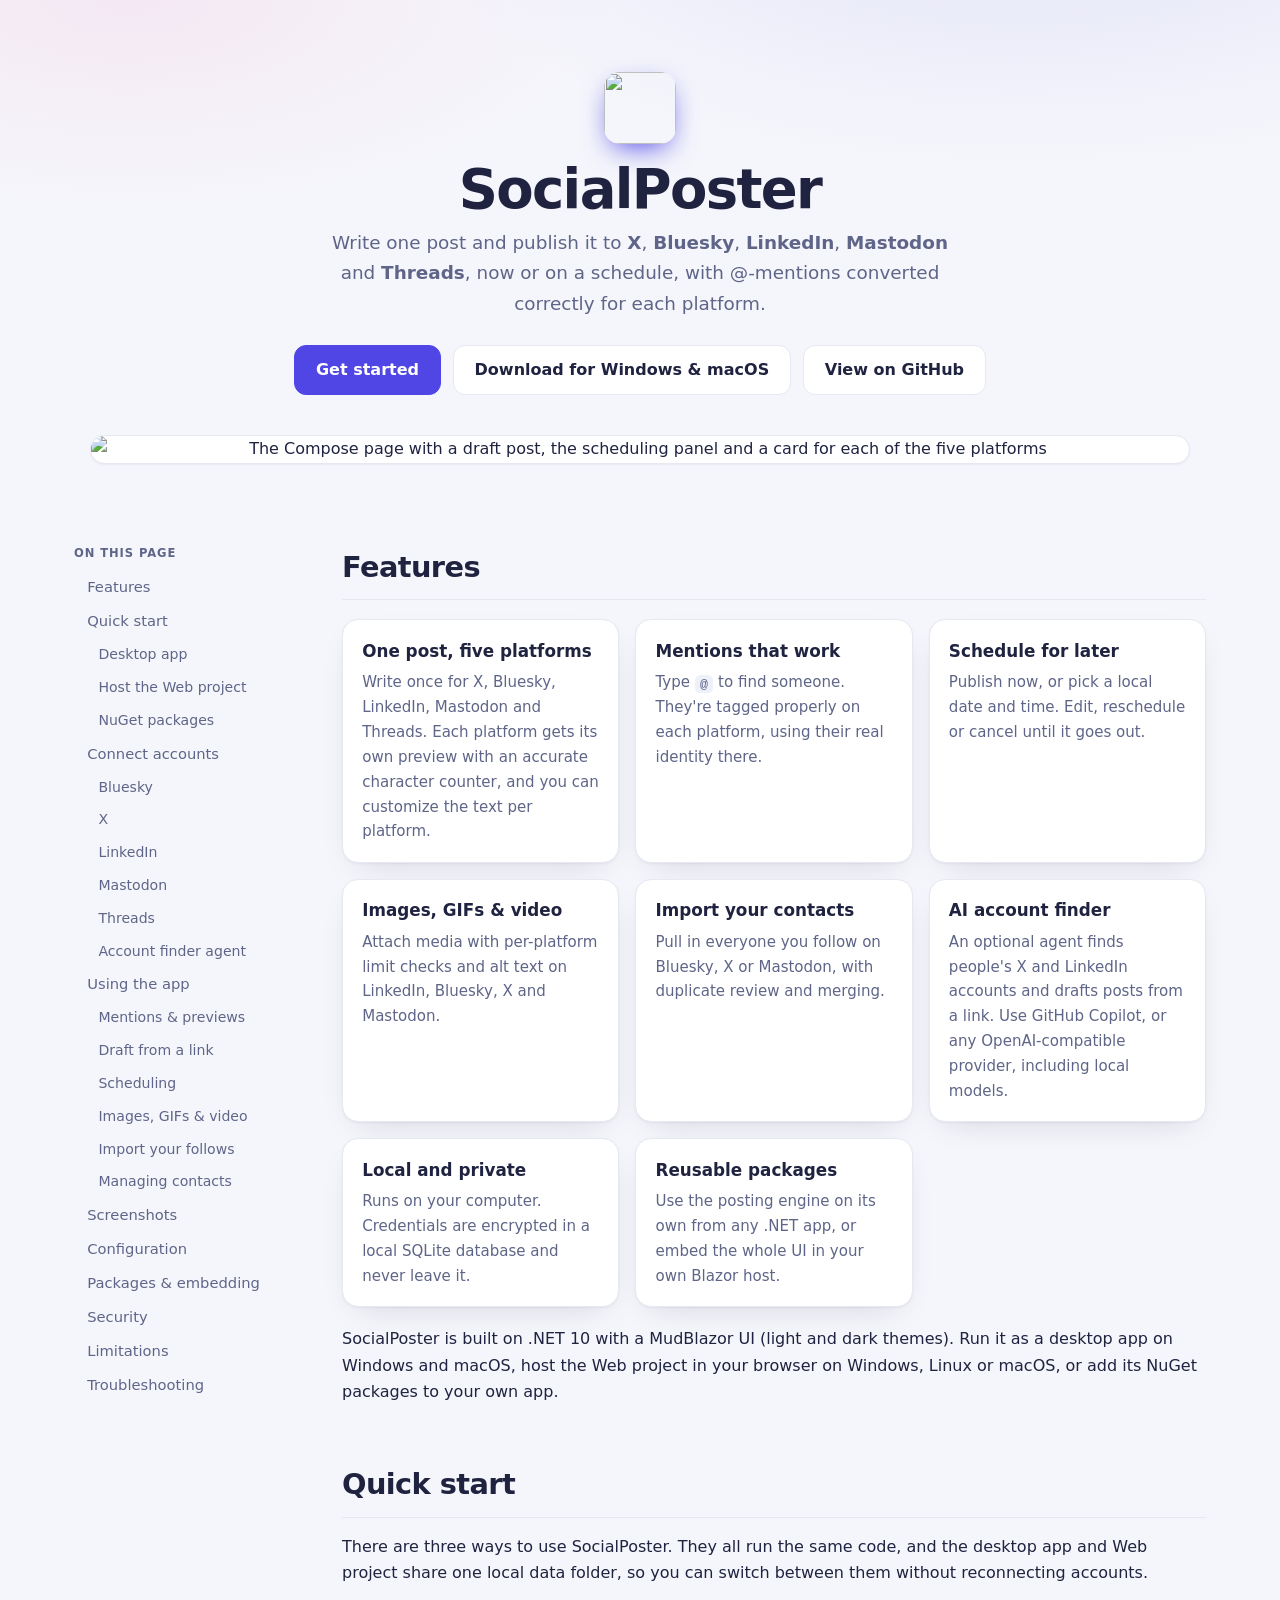
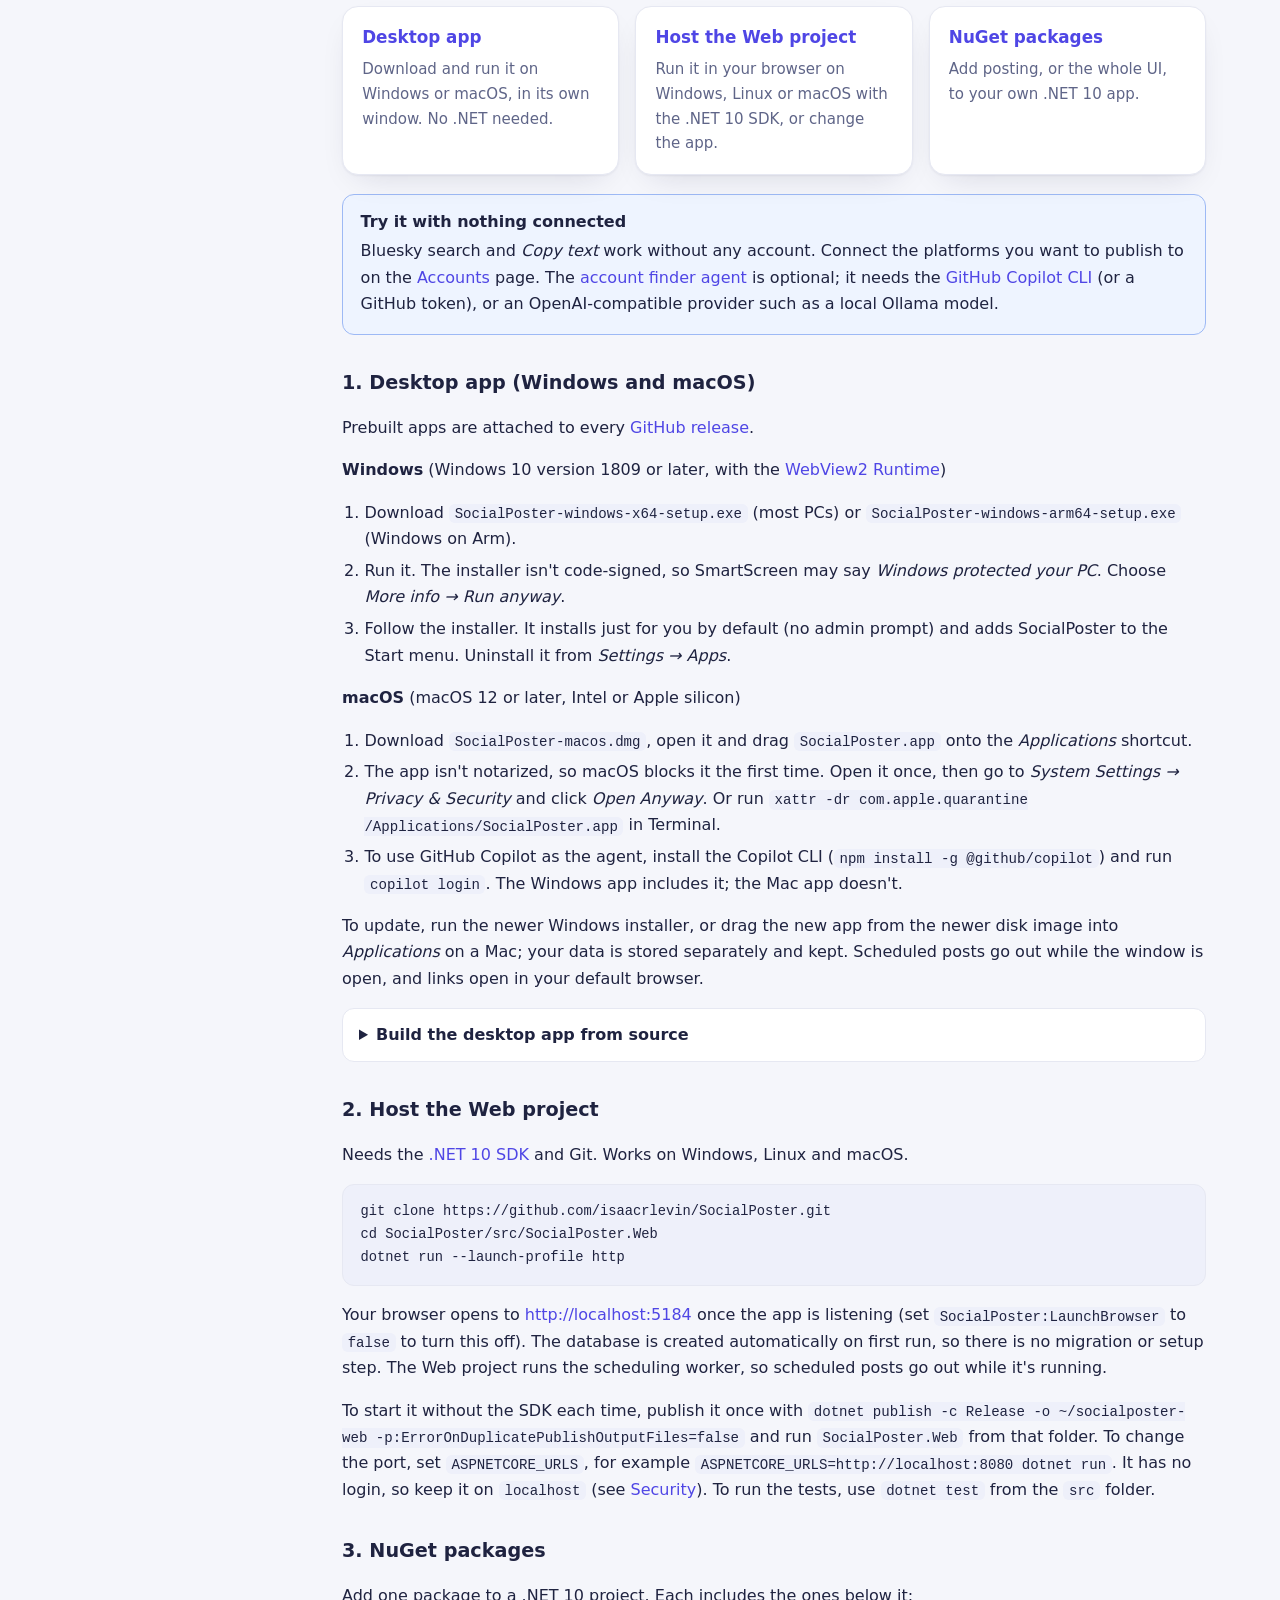
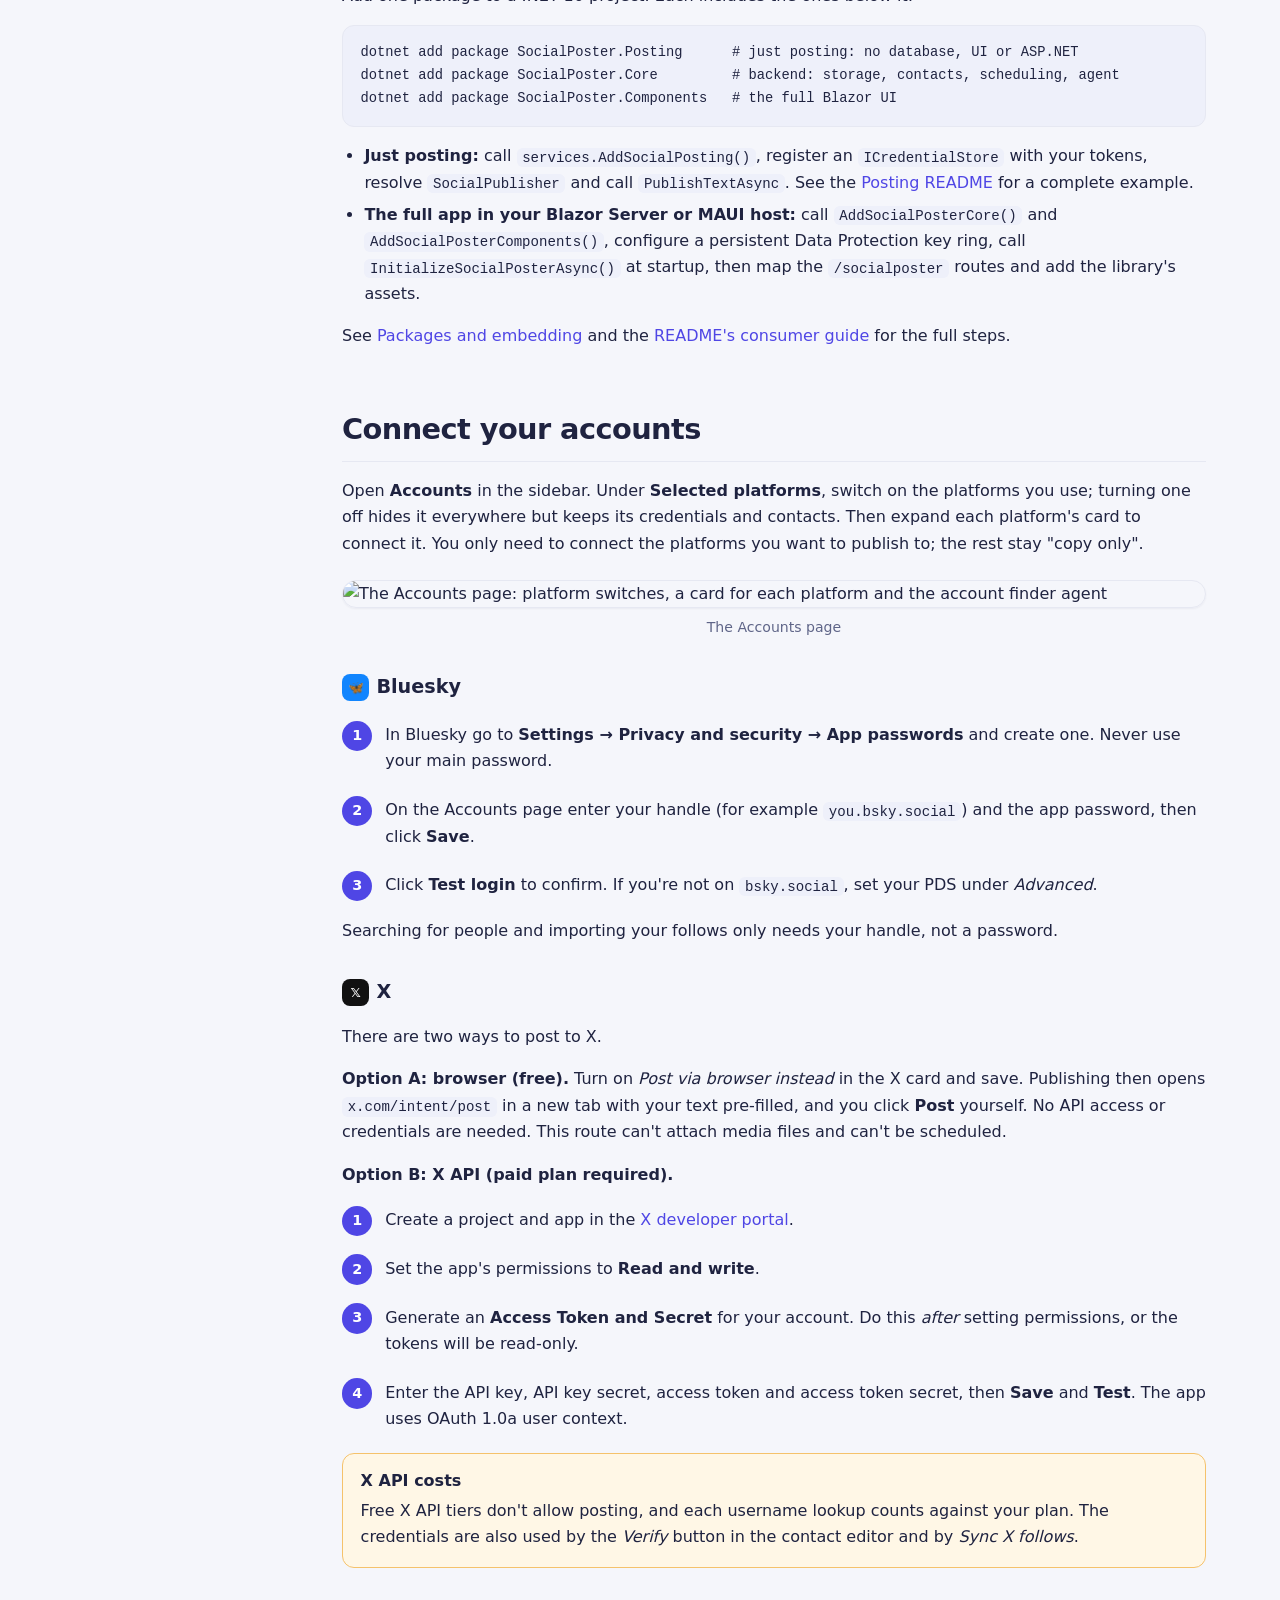
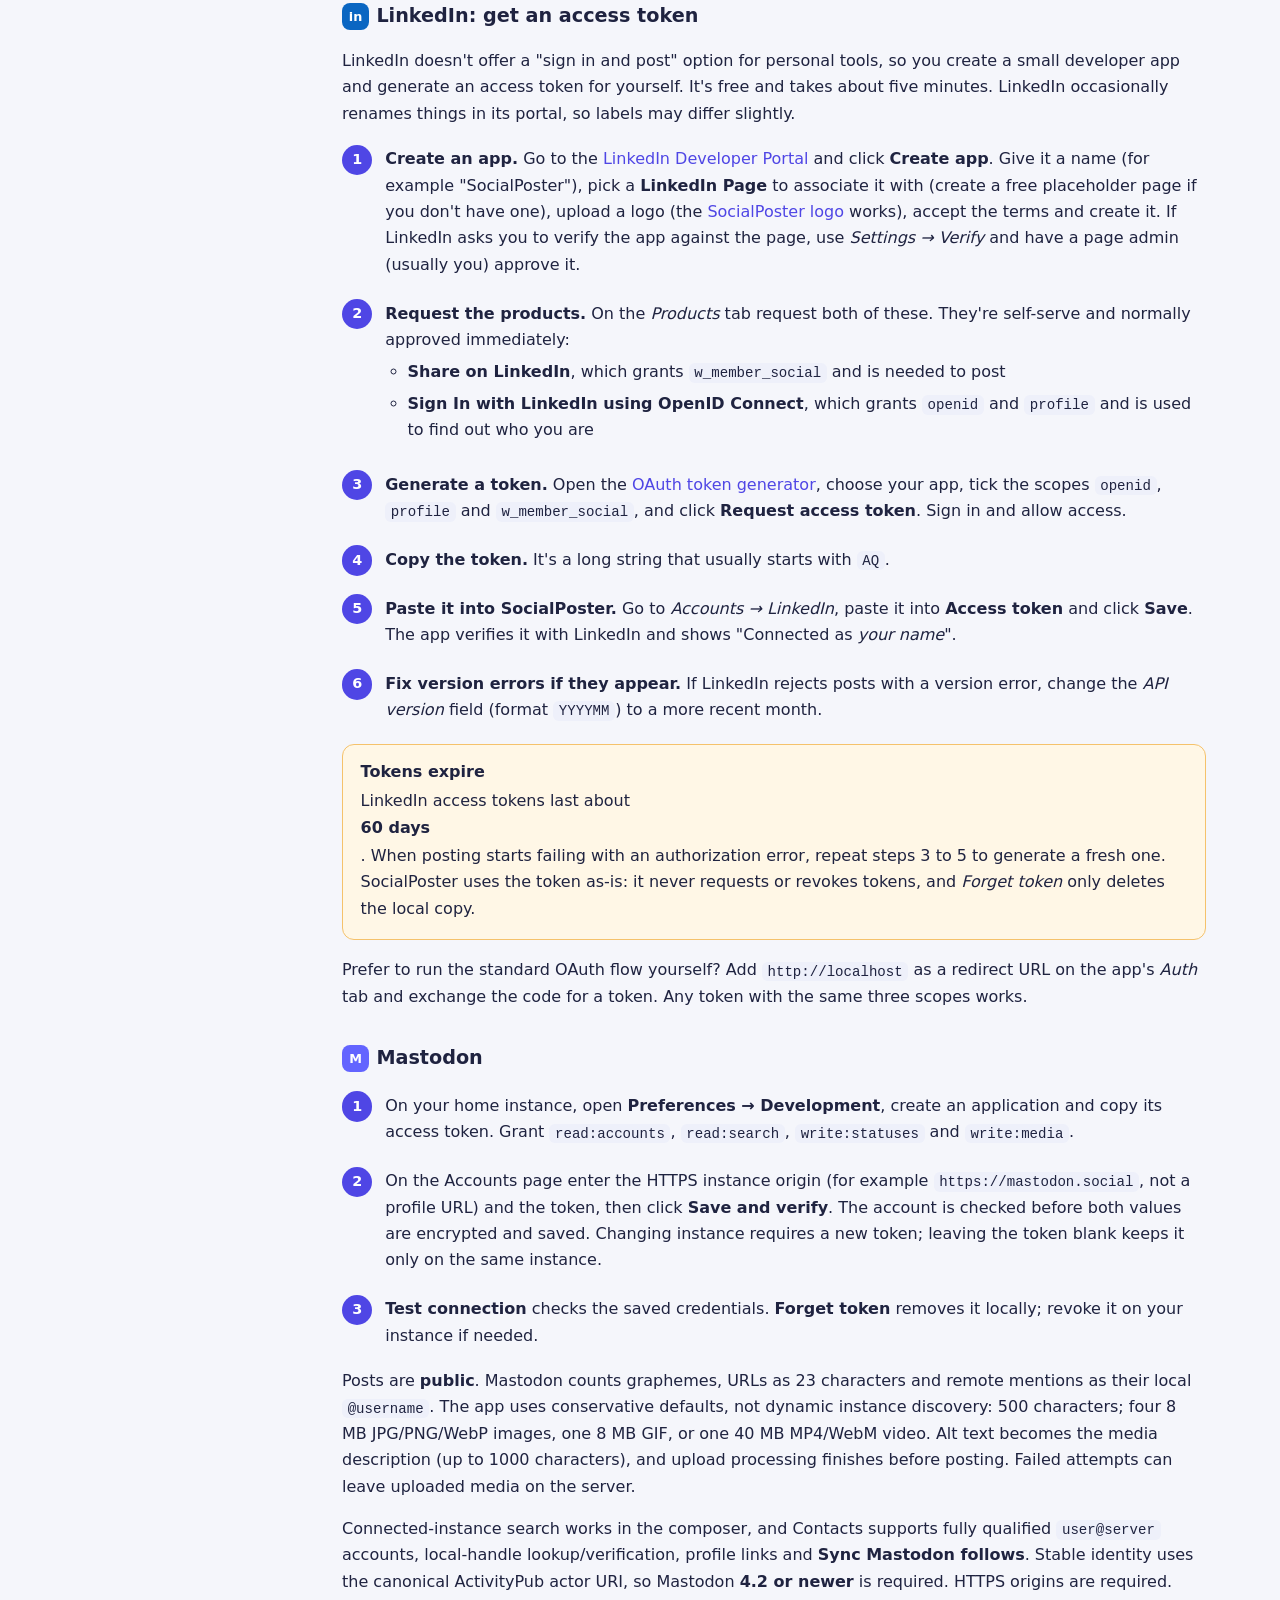
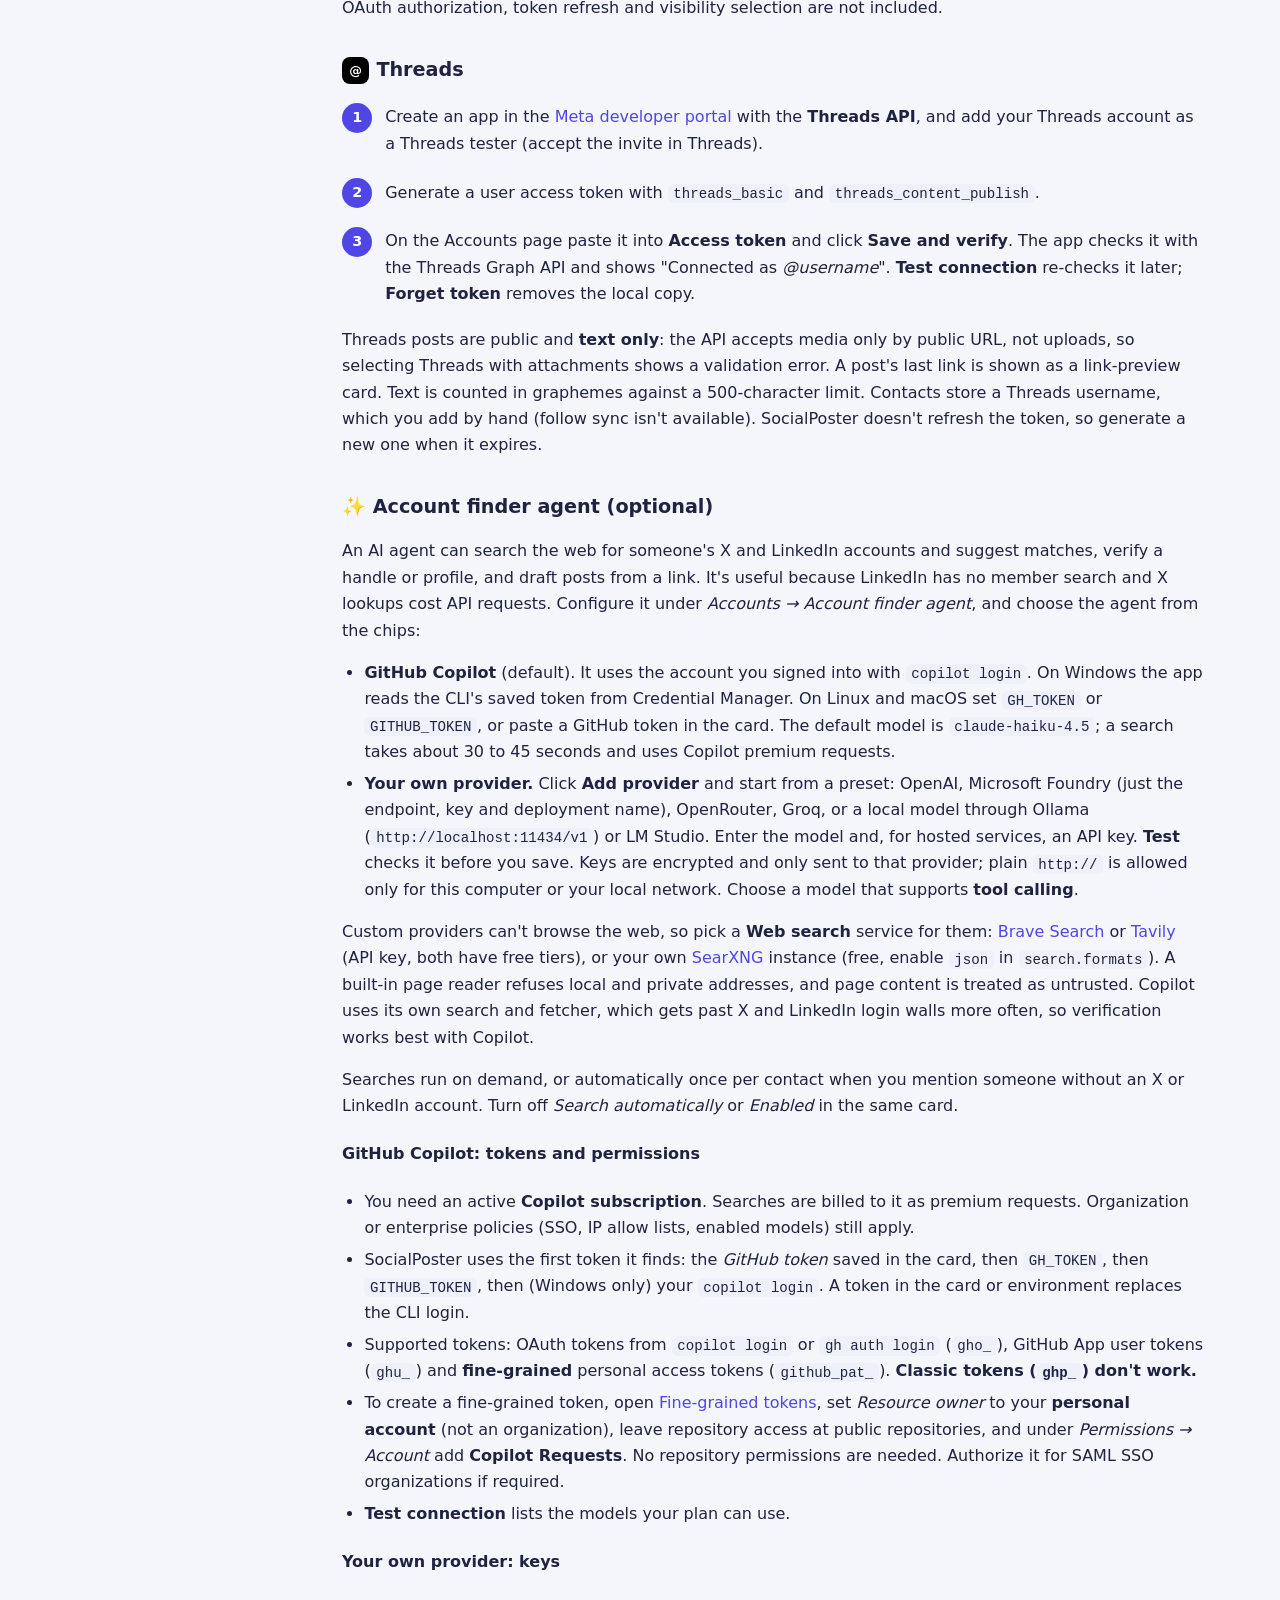
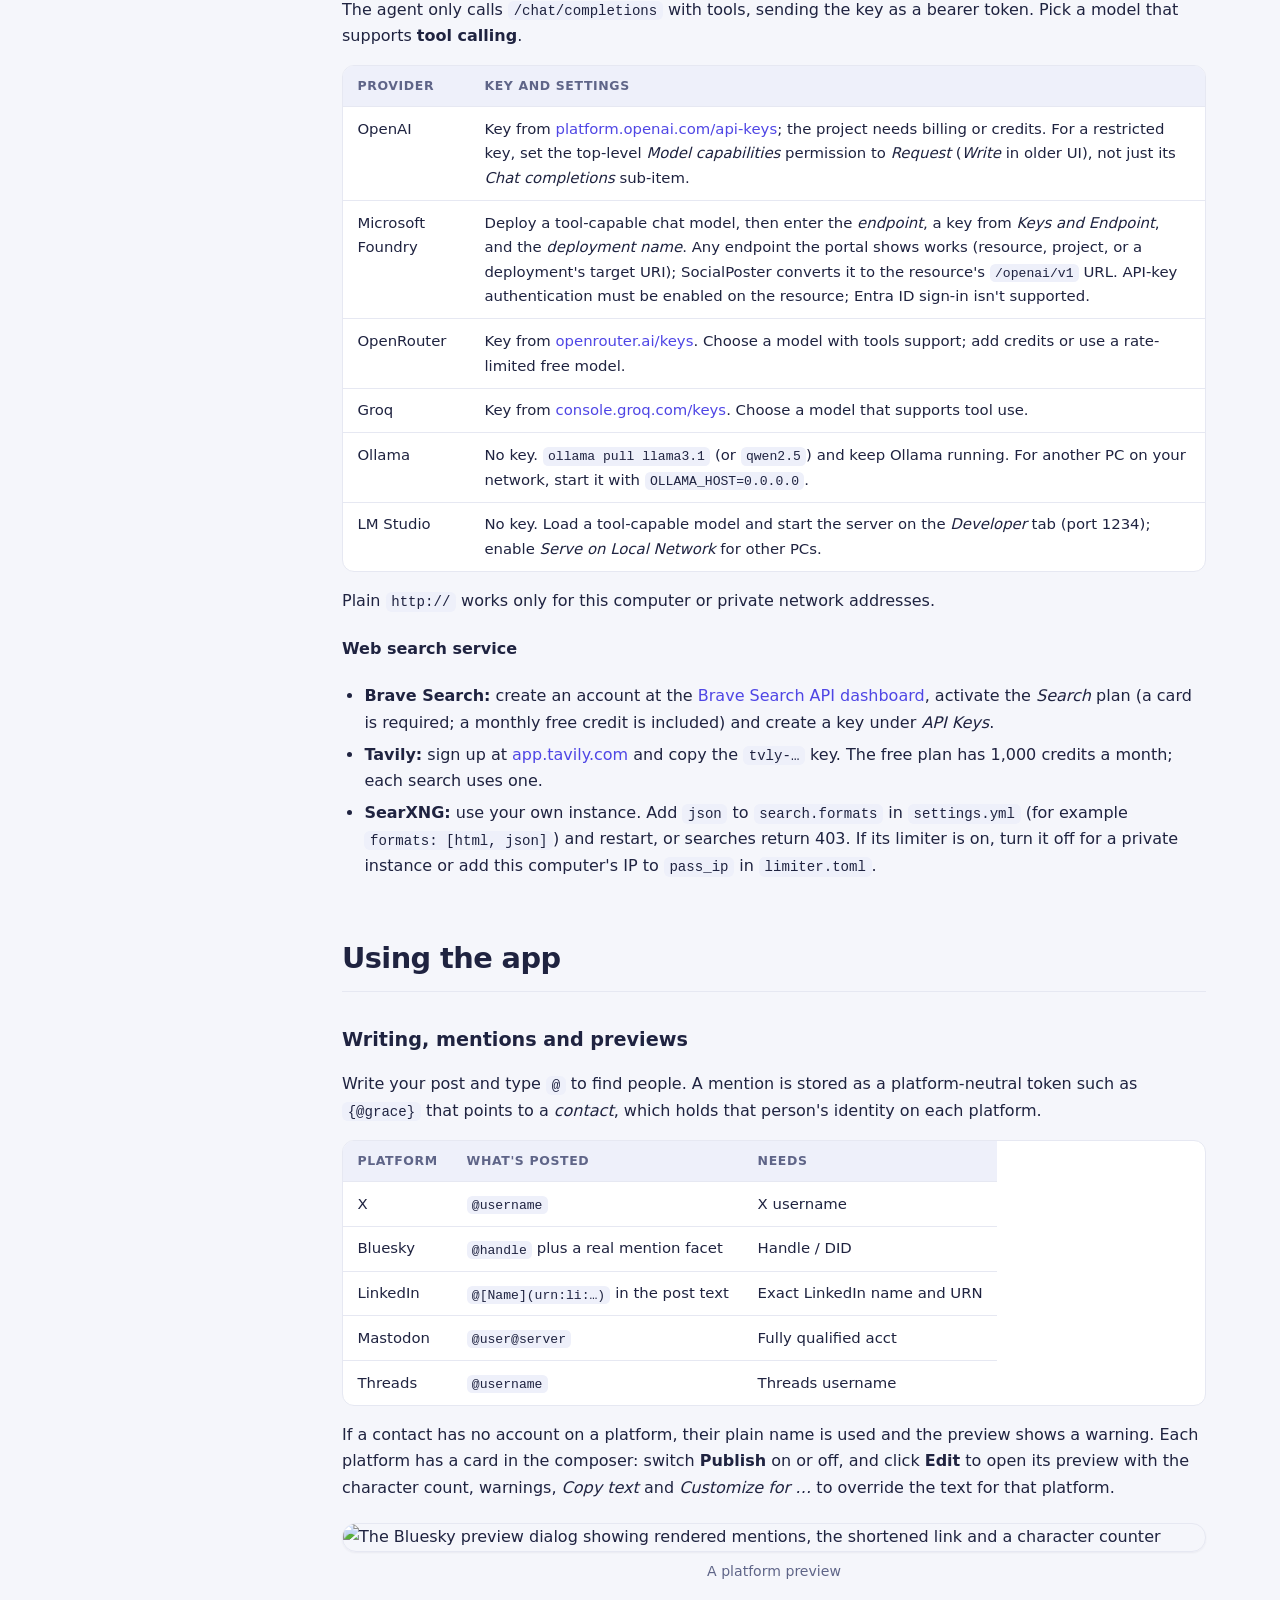
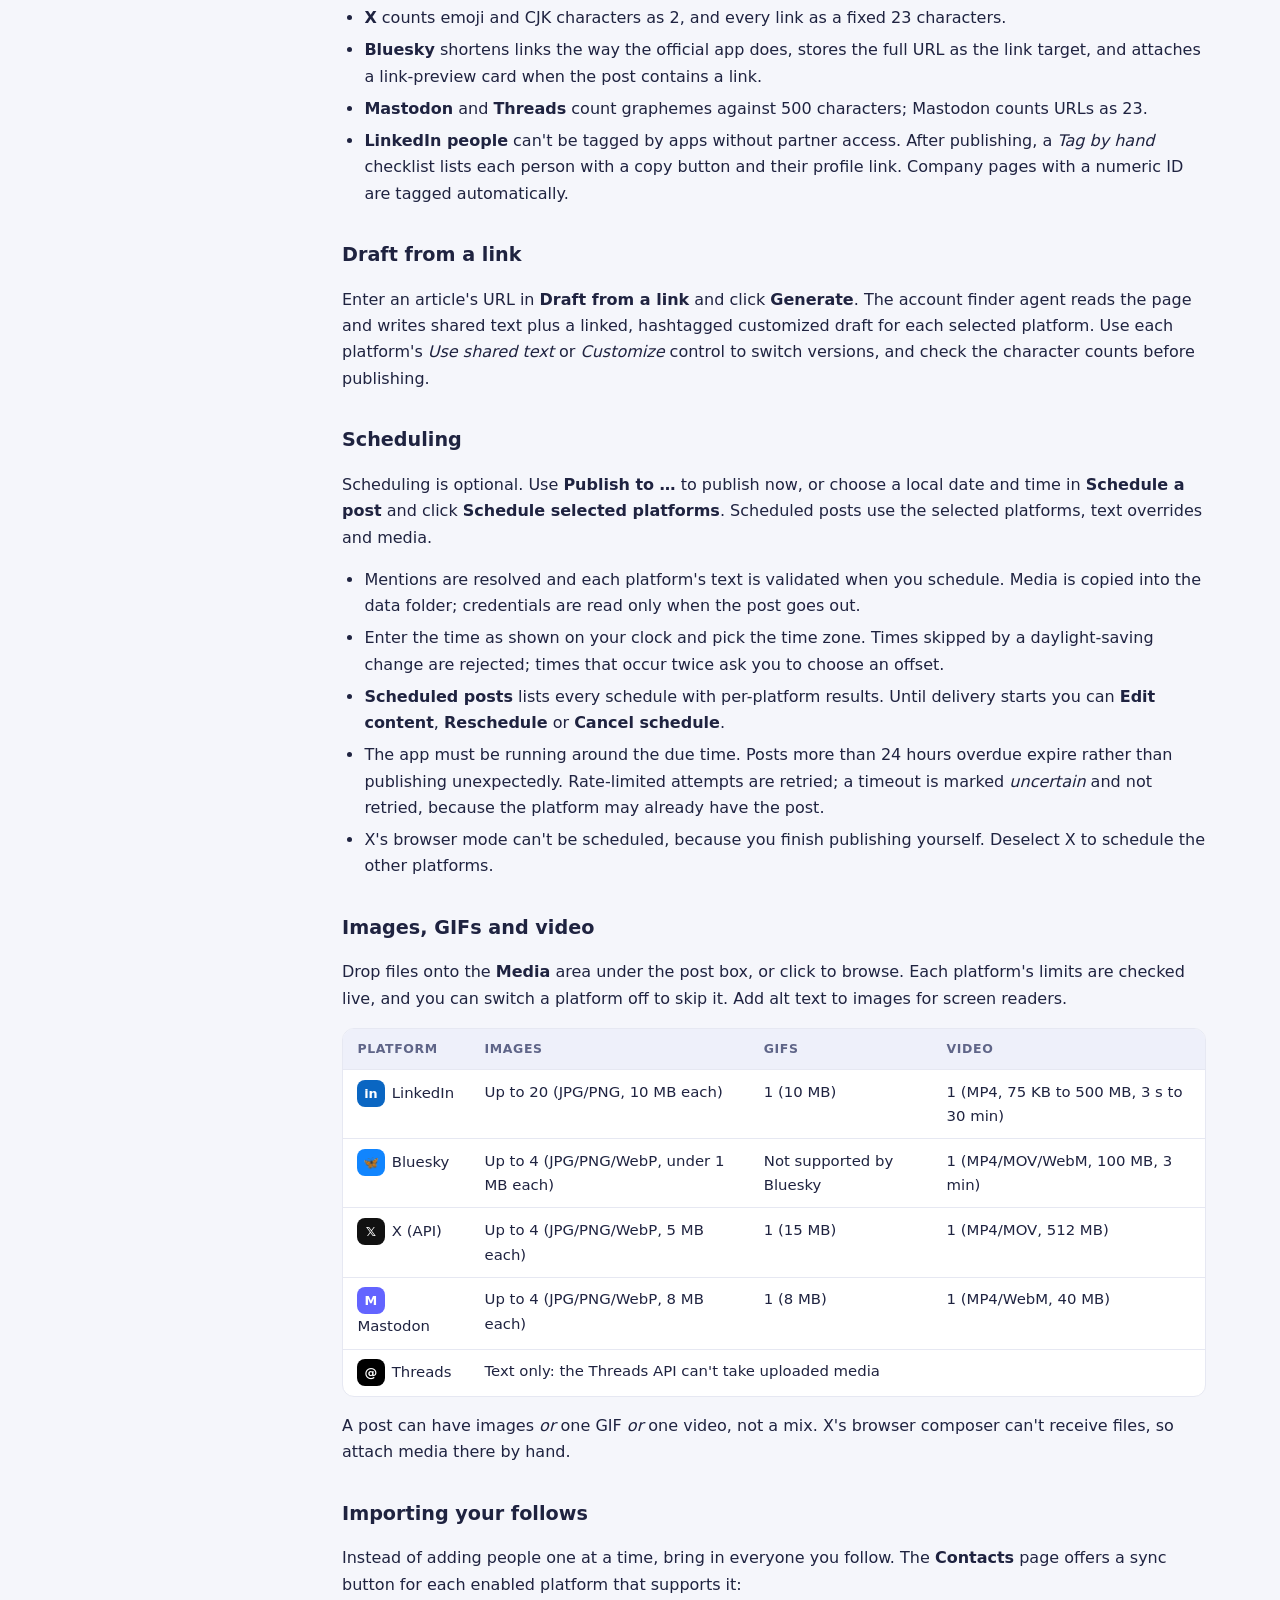
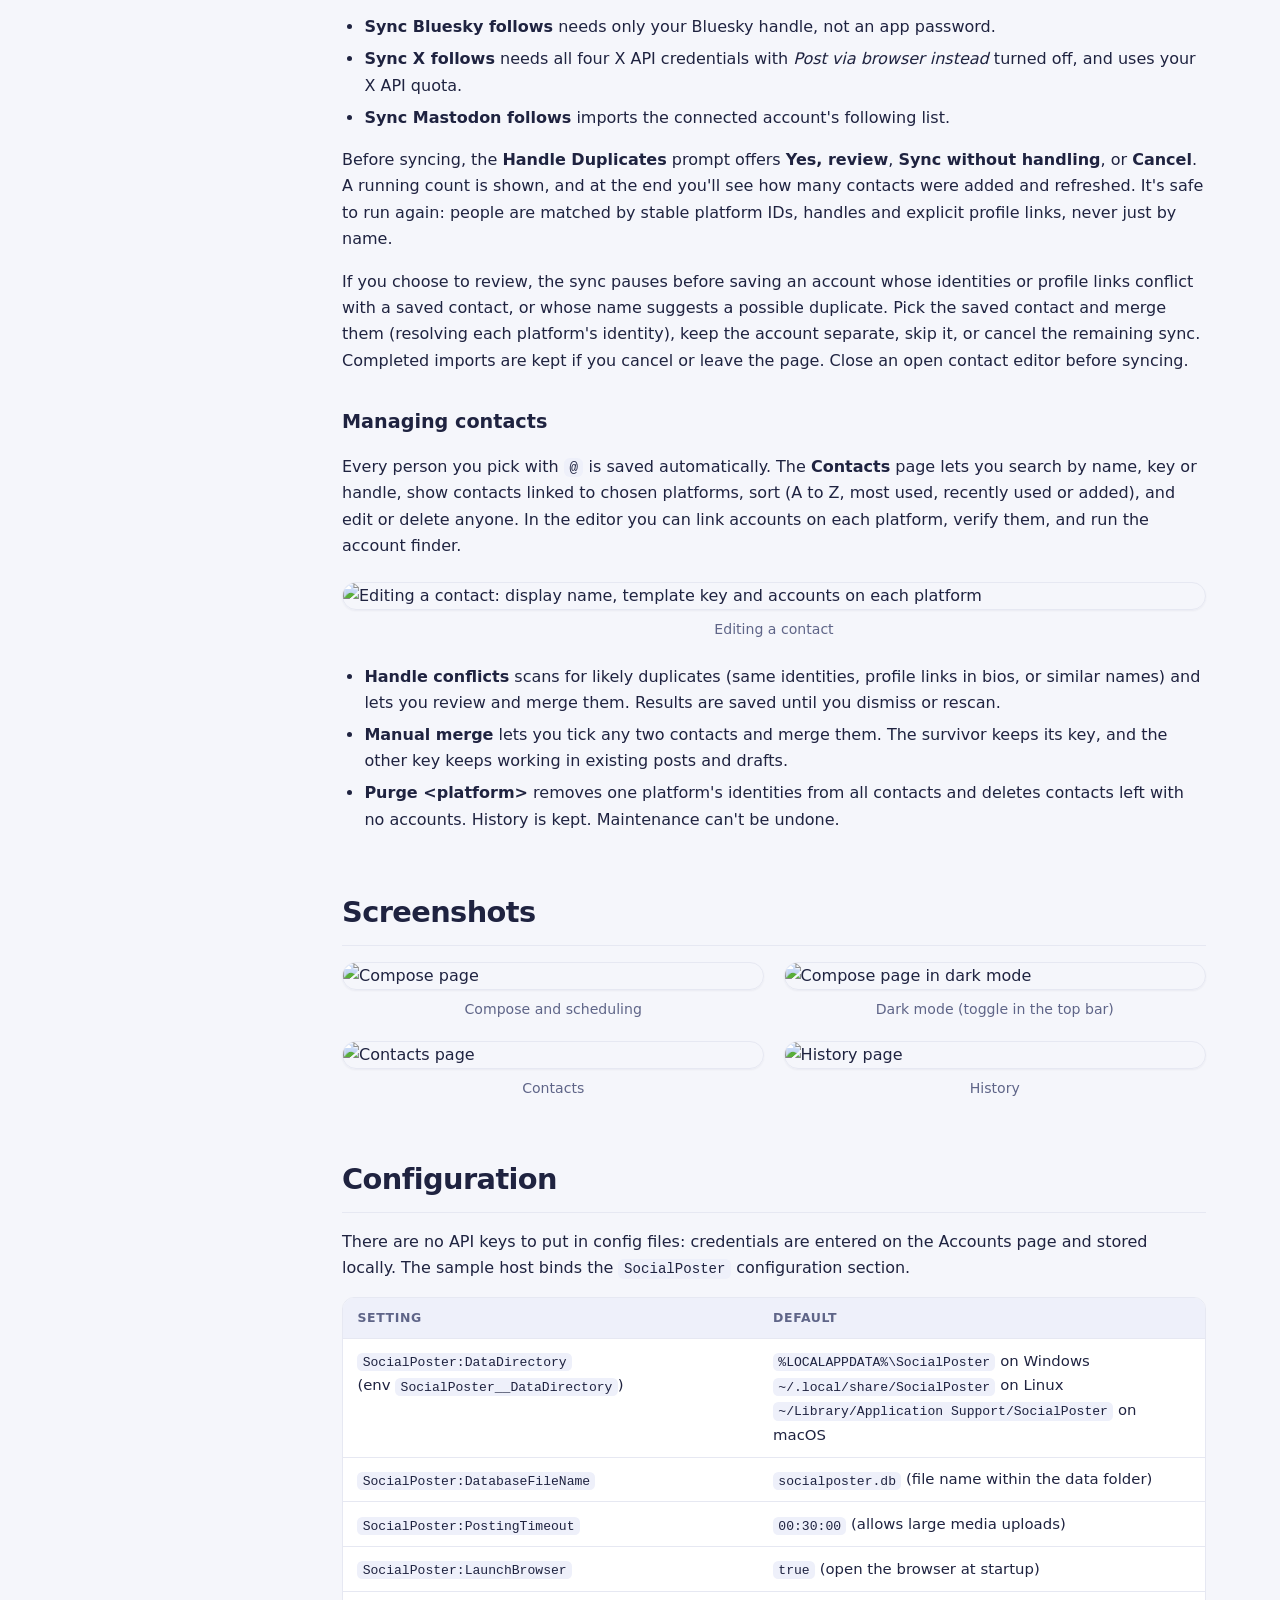
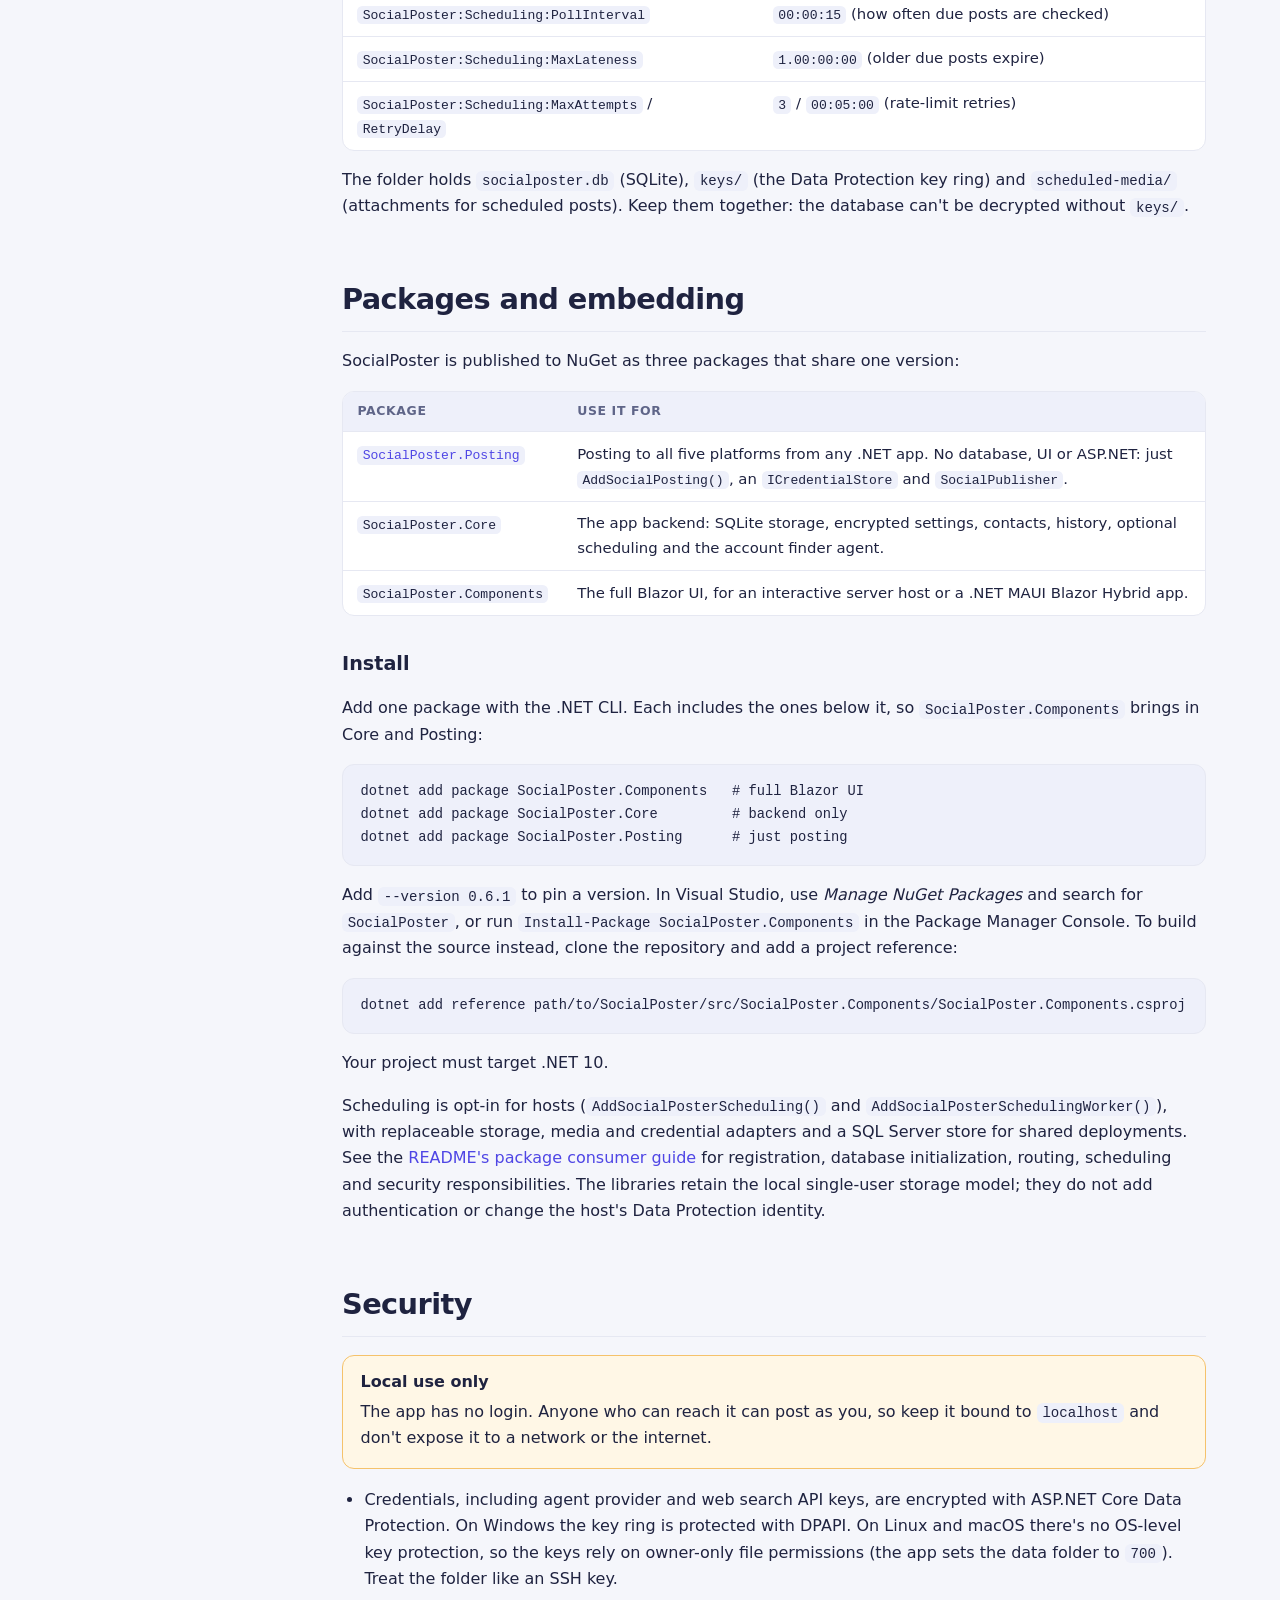
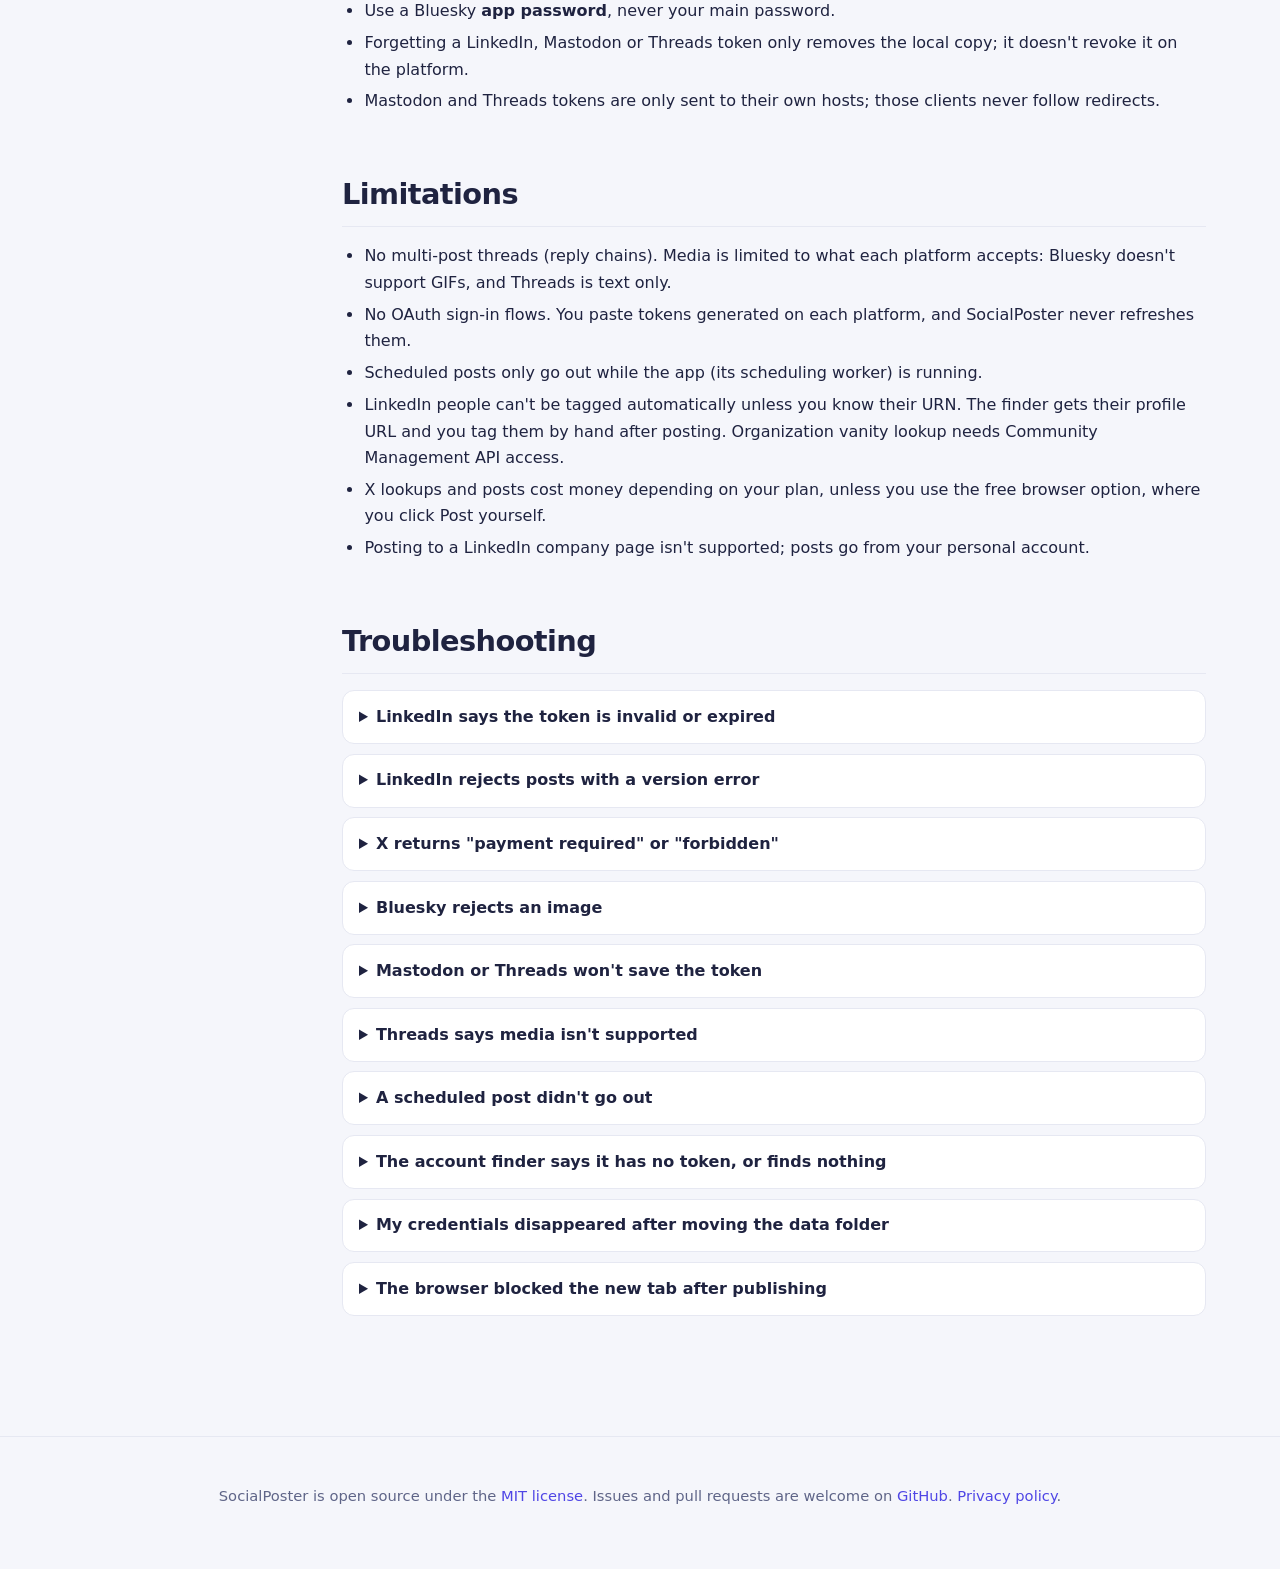
==== commit e8cca229: "Ship Inno Setup installer and DMG instead of zips GitHub Releases now offer the Windows setup.exe (u" ====
--- a/docs/index.html
+++ b/docs/index.html
@@ -90,18 +90,17 @@
       <p>Prebuilt apps are attached to every <a href="https://github.com/isaacrlevin/SocialPoster/releases/latest">GitHub release</a>.</p>
       <p><strong>Windows</strong> (Windows 10 version 1809 or later, with the <a href="https://developer.microsoft.com/microsoft-edge/webview2/">WebView2 Runtime</a>)</p>
       <ol>
-        <li>Download <code>SocialPoster-windows-x64.zip</code> (most PCs) or <code>SocialPoster-windows-arm64.zip</code> (Windows on Arm).</li>
-        <li>Right-click it, choose <em>Extract All</em>, and move the <code>SocialPoster</code> folder somewhere permanent, such as <code>%LOCALAPPDATA%\Programs\SocialPoster</code>.</li>
-        <li>Run <code>SocialPoster.MAUI.exe</code>. Pin it to Start or create a desktop shortcut to find it again.</li>
-        <li>The app isn't code-signed, so SmartScreen may say <em>Windows protected your PC</em> the first time. Choose <em>More info → Run anyway</em>.</li>
+        <li>Download <code>SocialPoster-windows-x64-setup.exe</code> (most PCs) or <code>SocialPoster-windows-arm64-setup.exe</code> (Windows on Arm).</li>
+        <li>Run it. The installer isn't code-signed, so SmartScreen may say <em>Windows protected your PC</em>. Choose <em>More info → Run anyway</em>.</li>
+        <li>Follow the installer. It installs just for you by default (no admin prompt) and adds SocialPoster to the Start menu. Uninstall it from <em>Settings → Apps</em>.</li>
       </ol>
       <p><strong>macOS</strong> (macOS 12 or later, Intel or Apple silicon)</p>
       <ol>
-        <li>Download <code>SocialPoster-macos.zip</code>, open it and drag <code>SocialPoster.app</code> into <em>Applications</em>.</li>
+        <li>Download <code>SocialPoster-macos.dmg</code>, open it and drag <code>SocialPoster.app</code> onto the <em>Applications</em> shortcut.</li>
         <li>The app isn't notarized, so macOS blocks it the first time. Open it once, then go to <em>System Settings → Privacy &amp; Security</em> and click <em>Open Anyway</em>. Or run <code>xattr -dr com.apple.quarantine /Applications/SocialPoster.app</code> in Terminal.</li>
         <li>To use GitHub Copilot as the agent, install the Copilot CLI (<code>npm install -g @github/copilot</code>) and run <code>copilot login</code>. The Windows app includes it; the Mac app doesn't.</li>
       </ol>
-      <p>To update, replace the folder or app with the new release; your data is stored separately and kept. Scheduled posts go out while the window is open, and links open in your default browser.</p>
+      <p>To update, run the newer Windows installer, or drag the new app from the newer disk image into <em>Applications</em> on a Mac; your data is stored separately and kept. Scheduled posts go out while the window is open, and links open in your default browser.</p>
       <details>
         <summary>Build the desktop app from source</summary>
         <p>Install the .NET 10 SDK and the MAUI workload once (<code>maui-windows</code> on Windows, <code>maui-maccatalyst</code> on macOS, which also needs Xcode), then run it:</p>
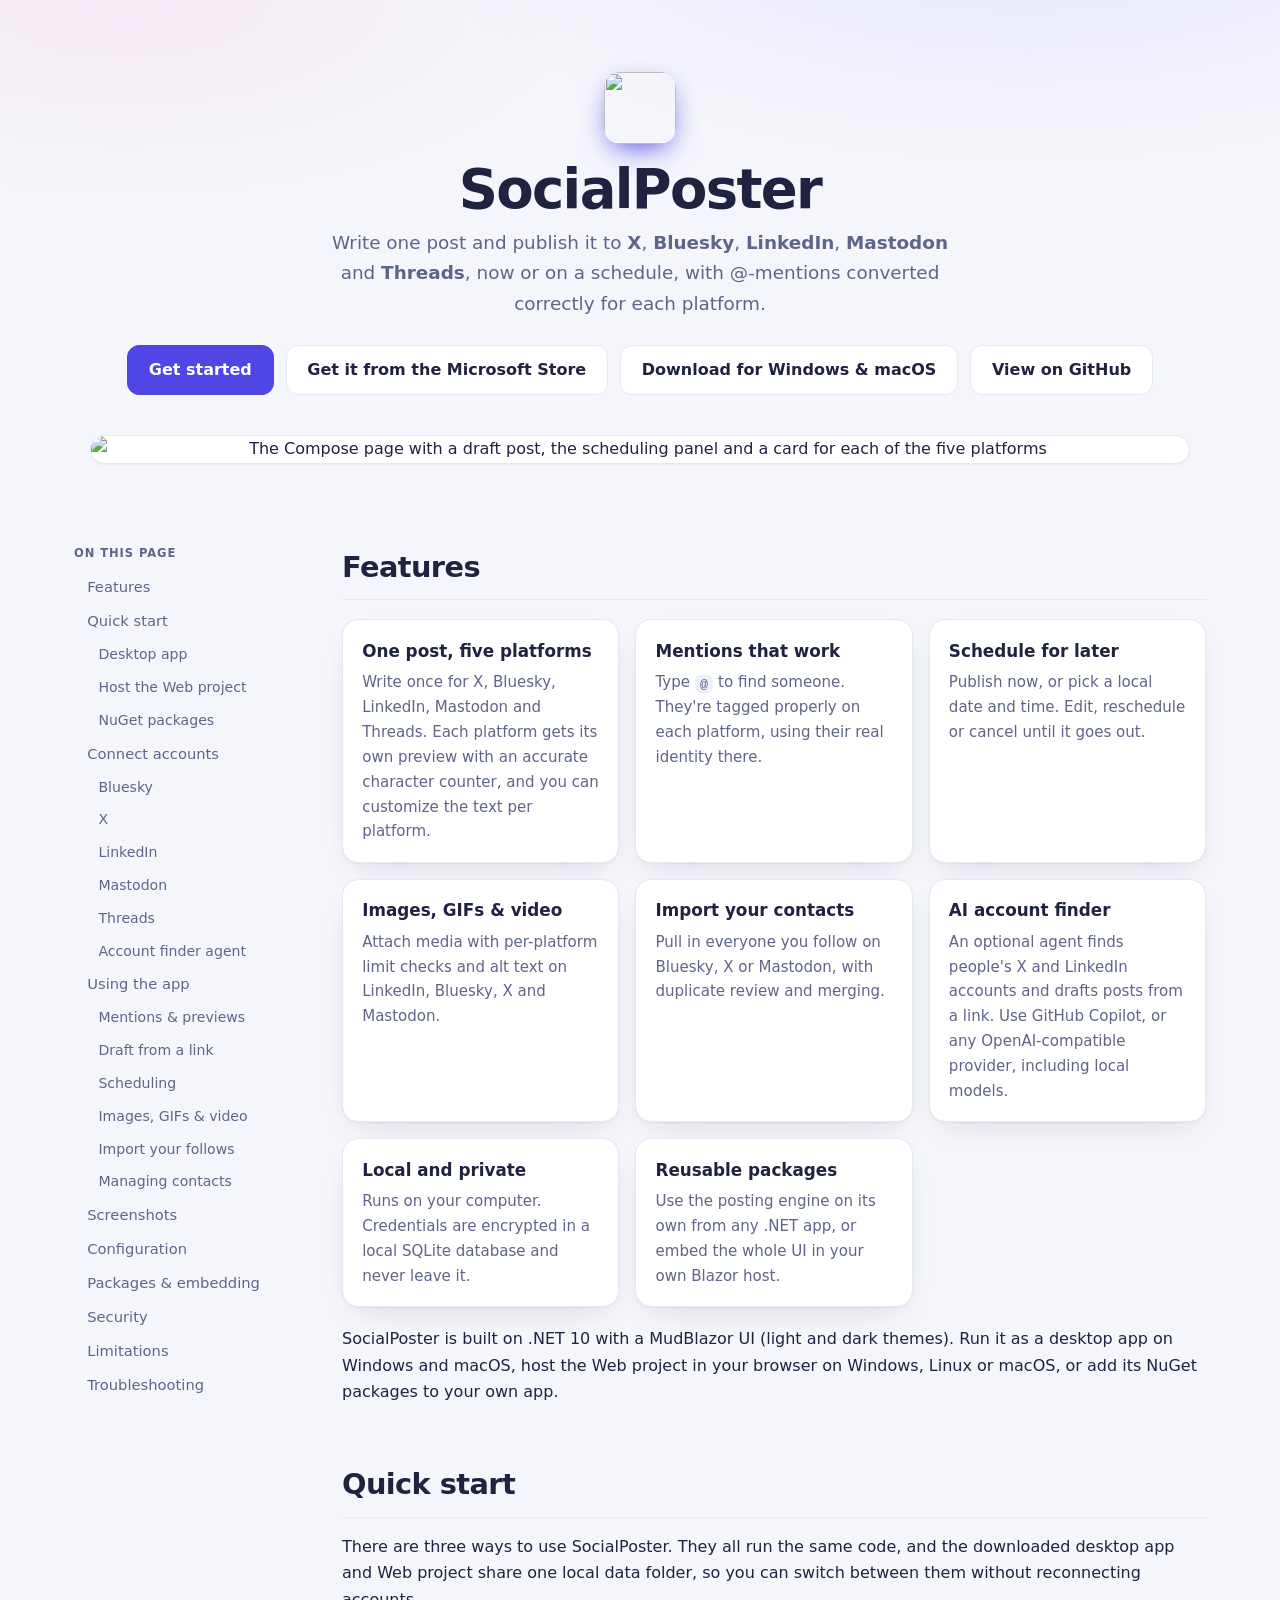
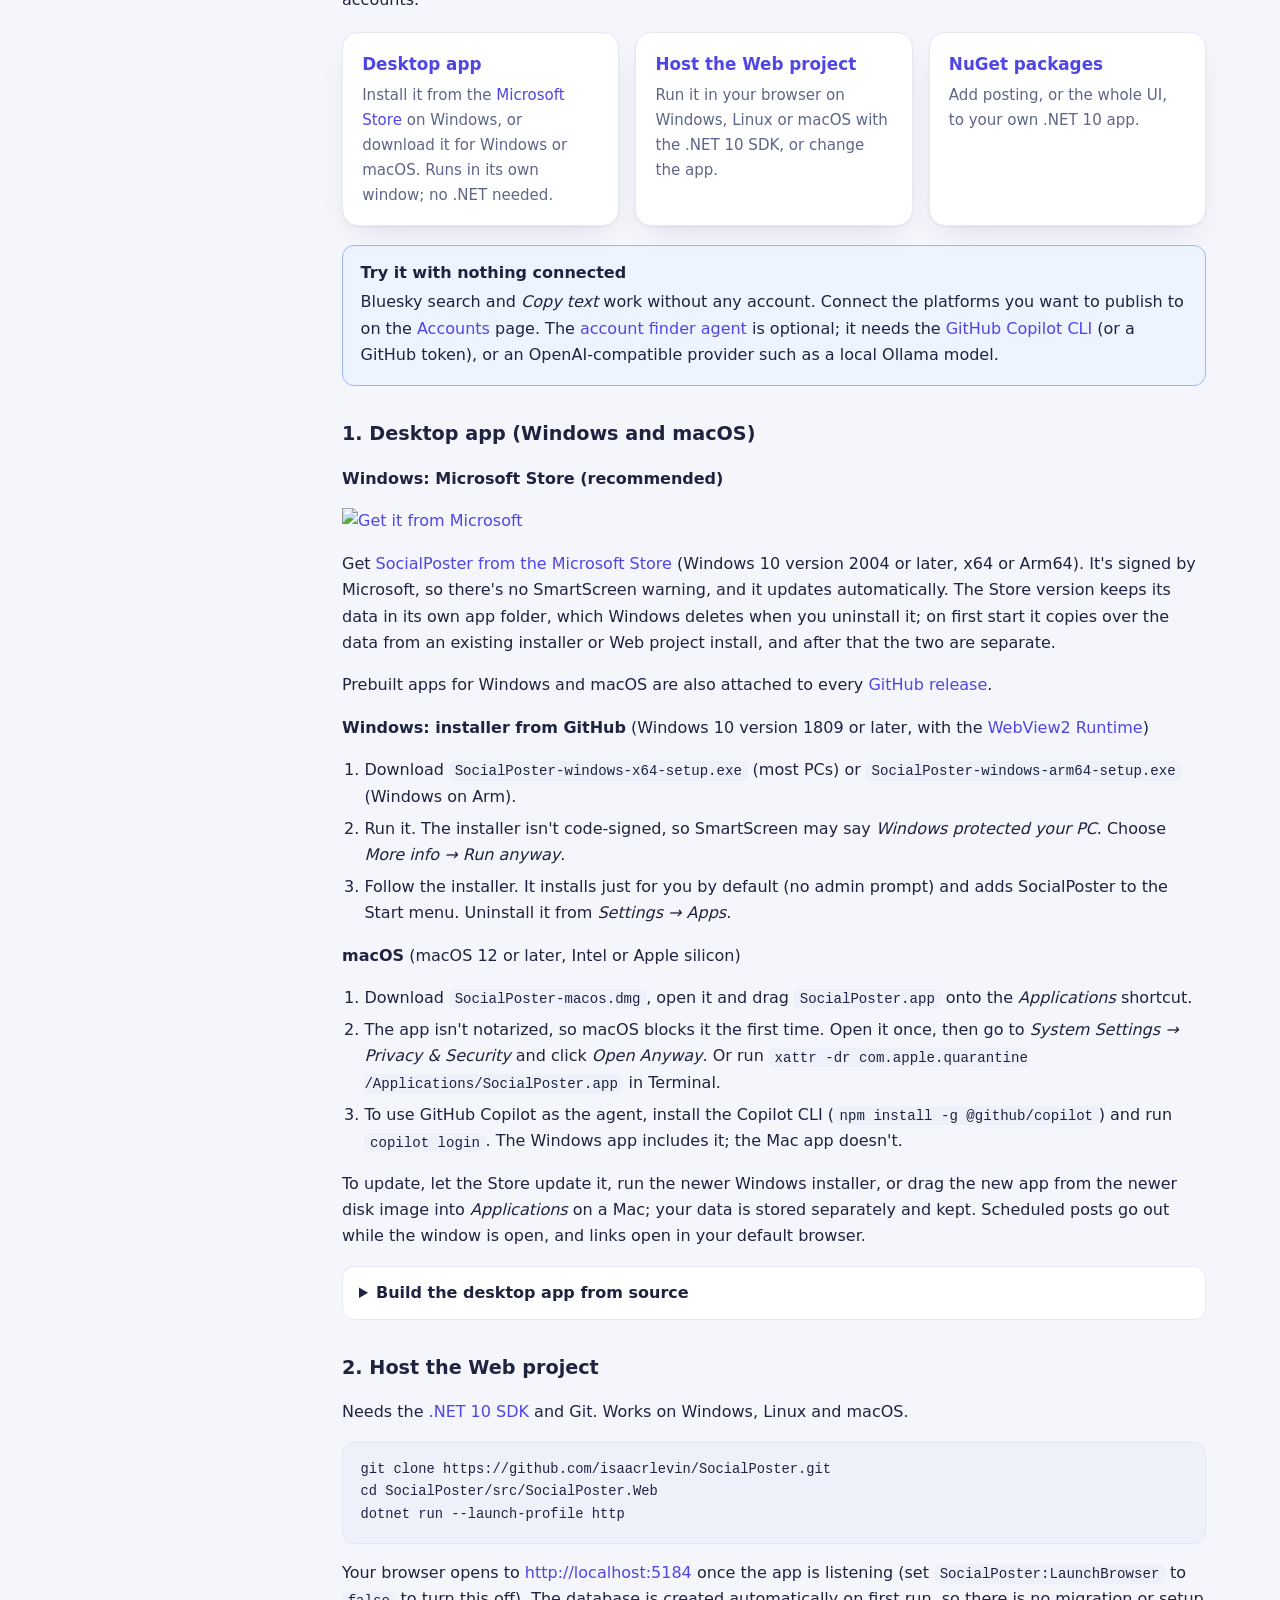
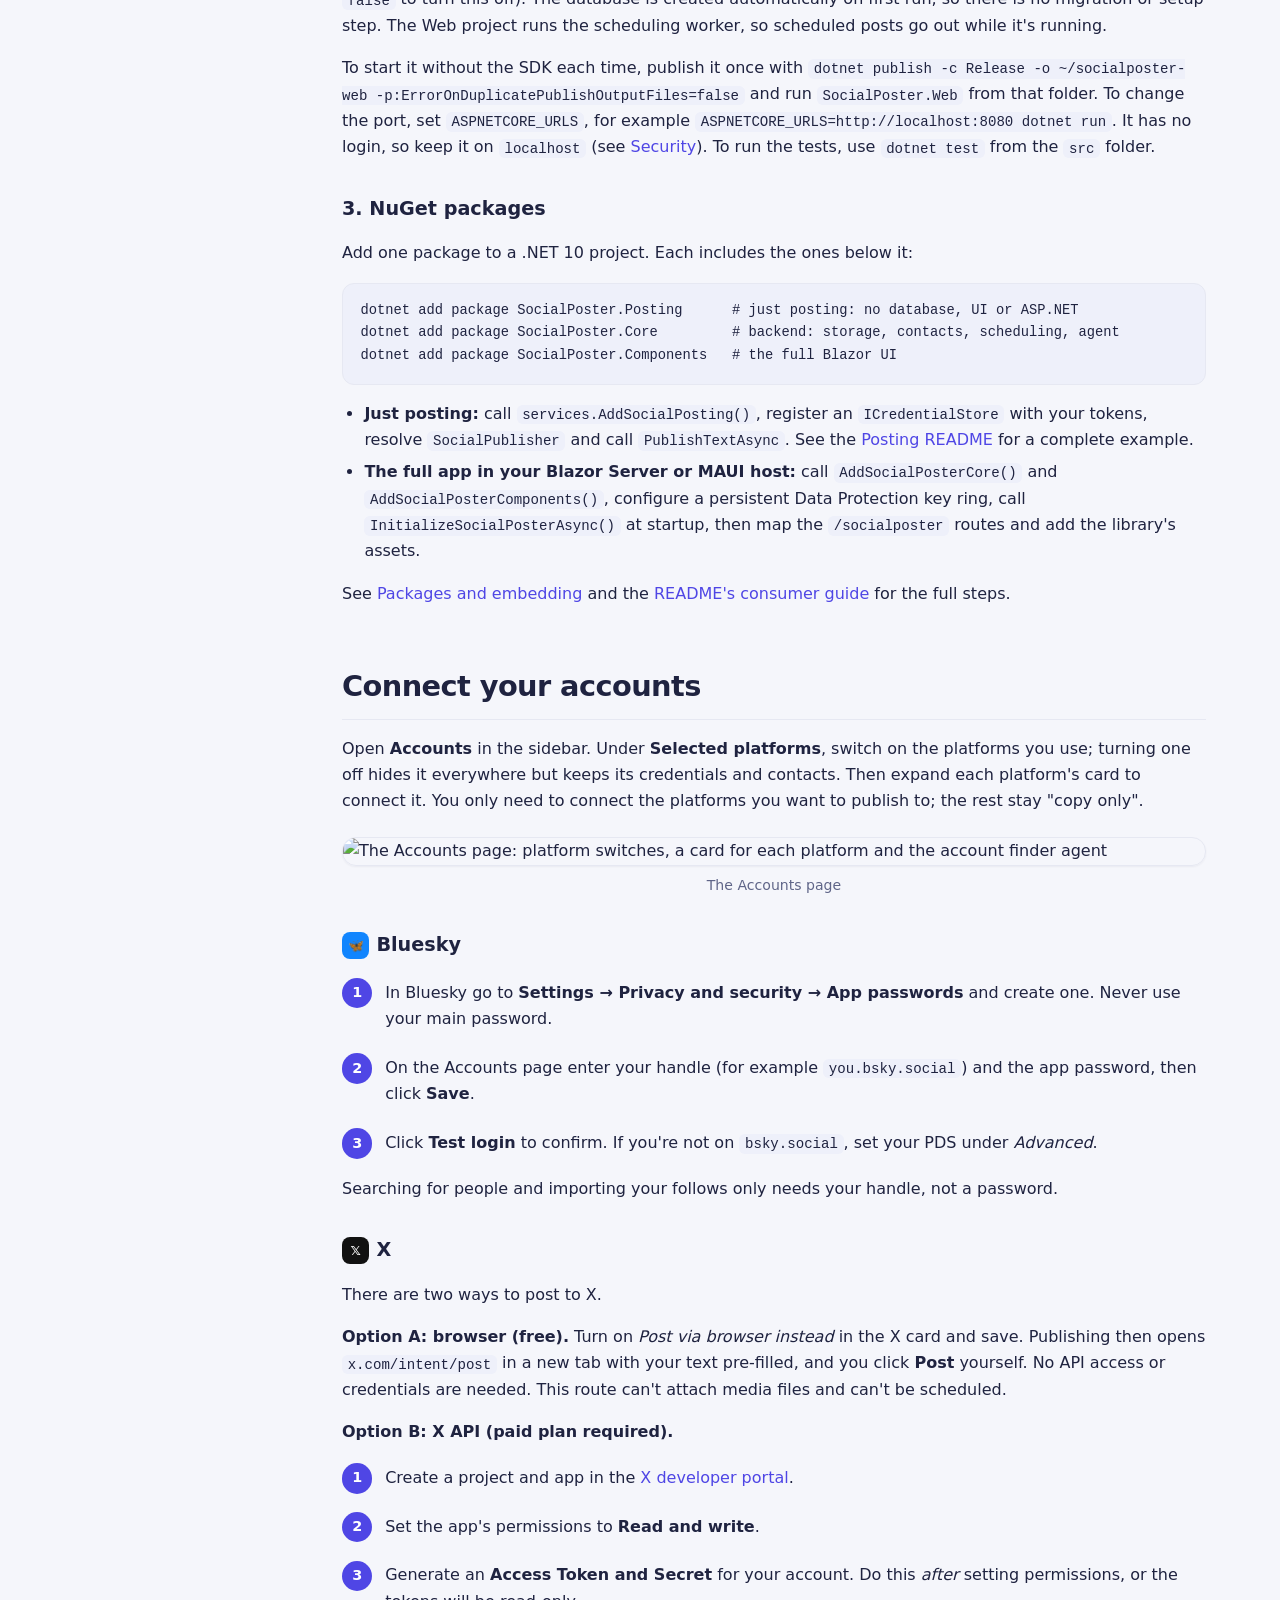
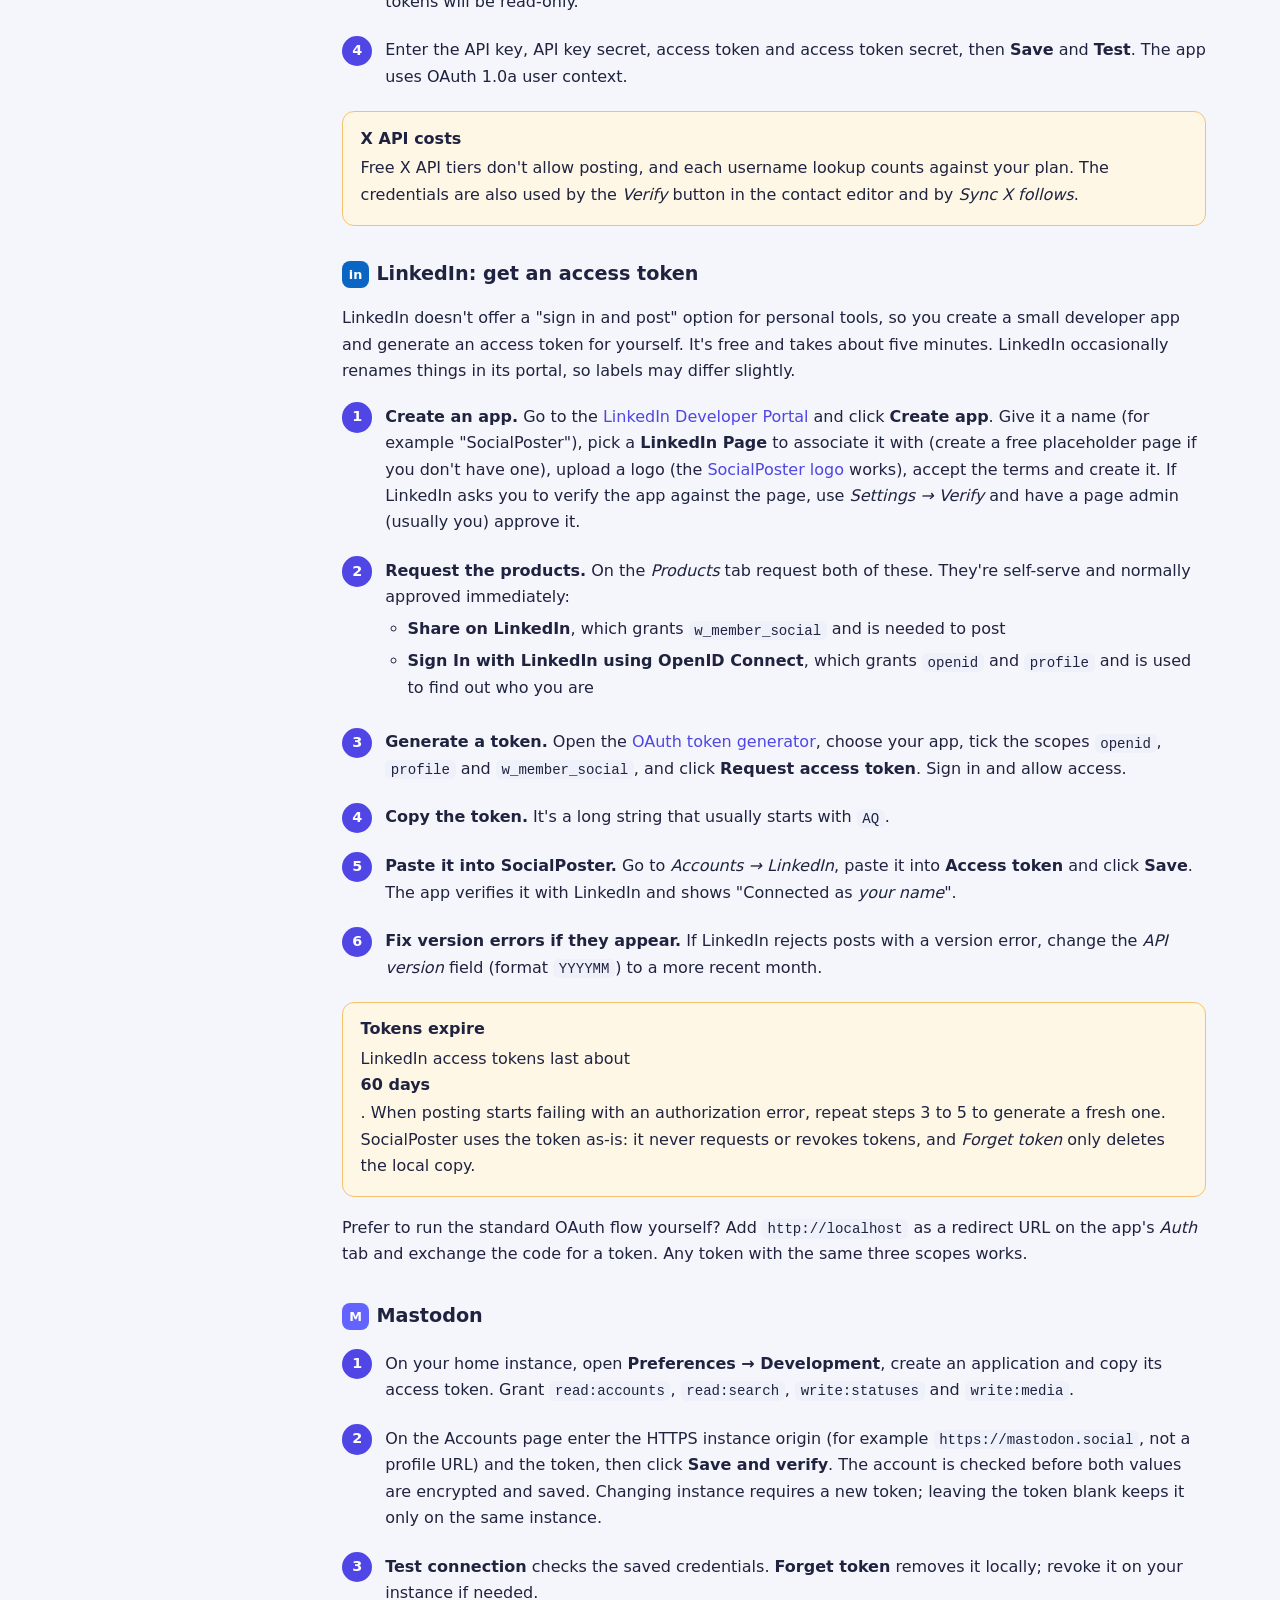
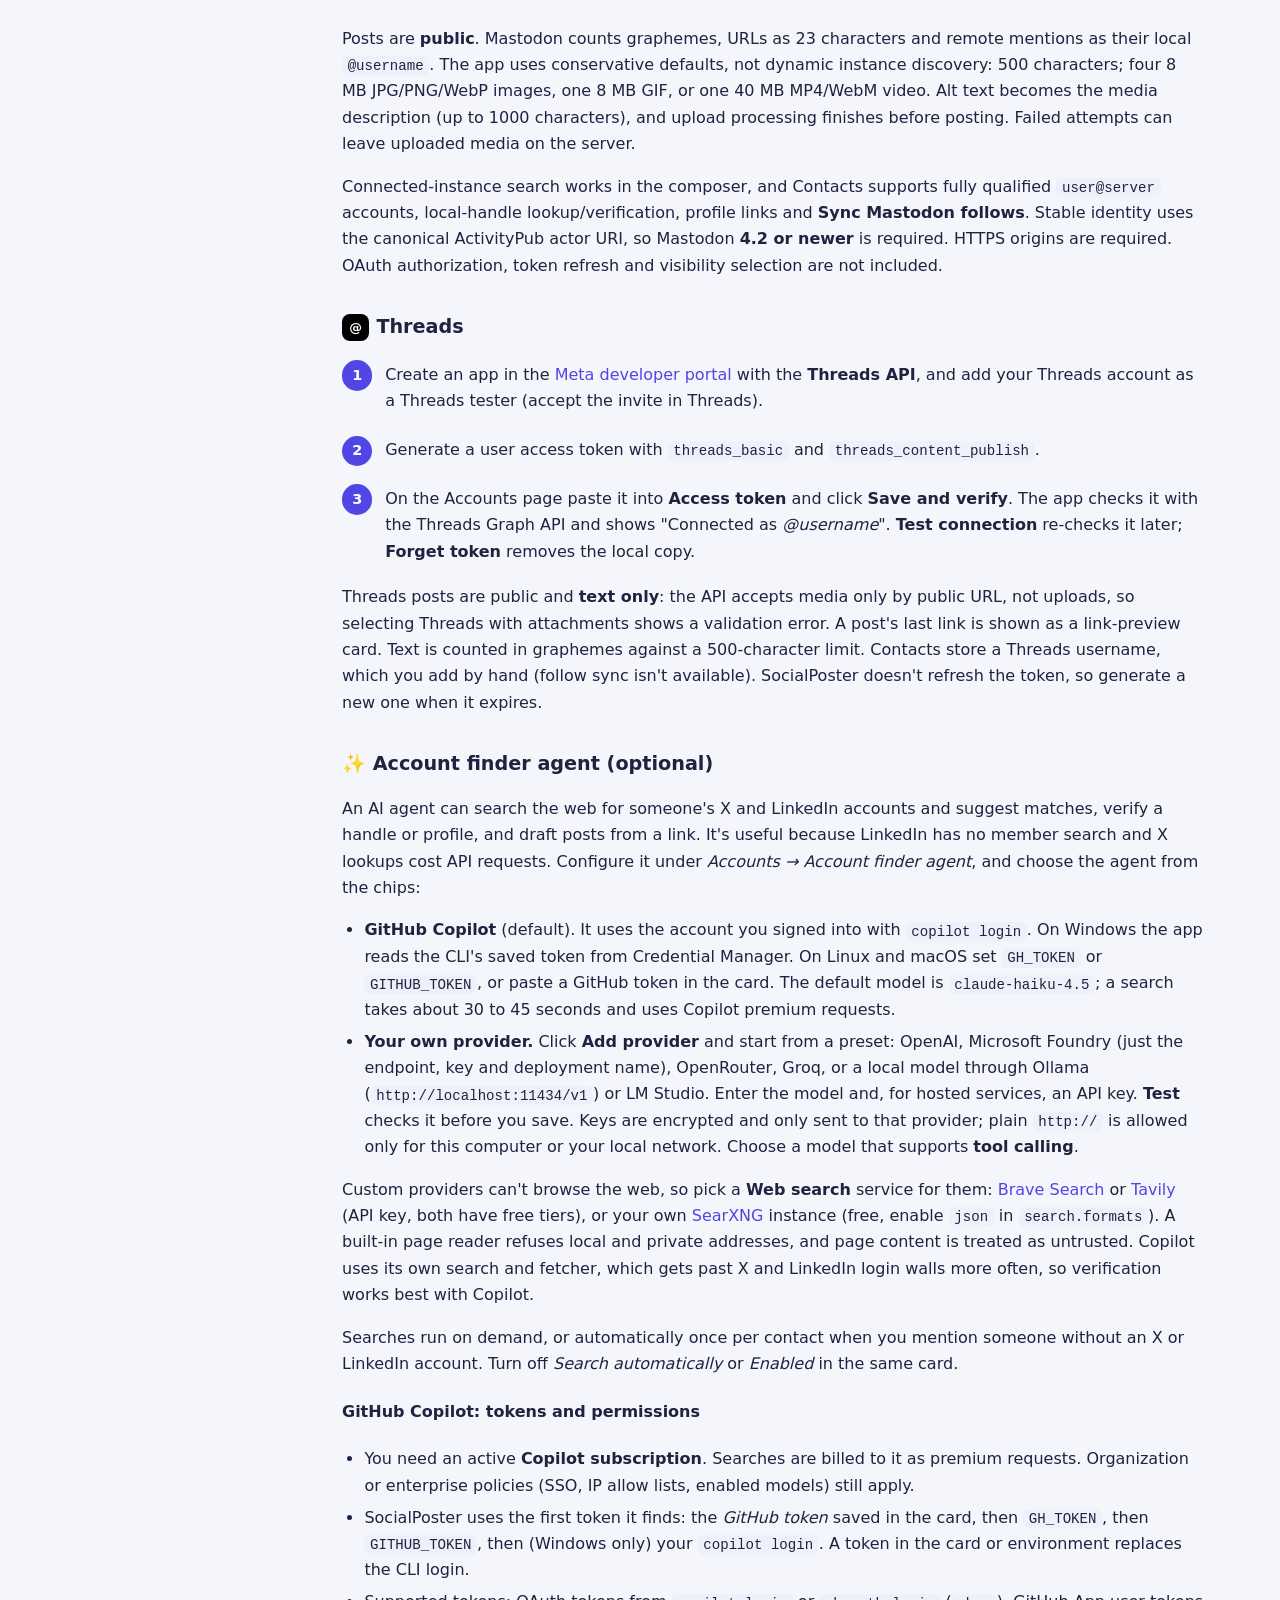
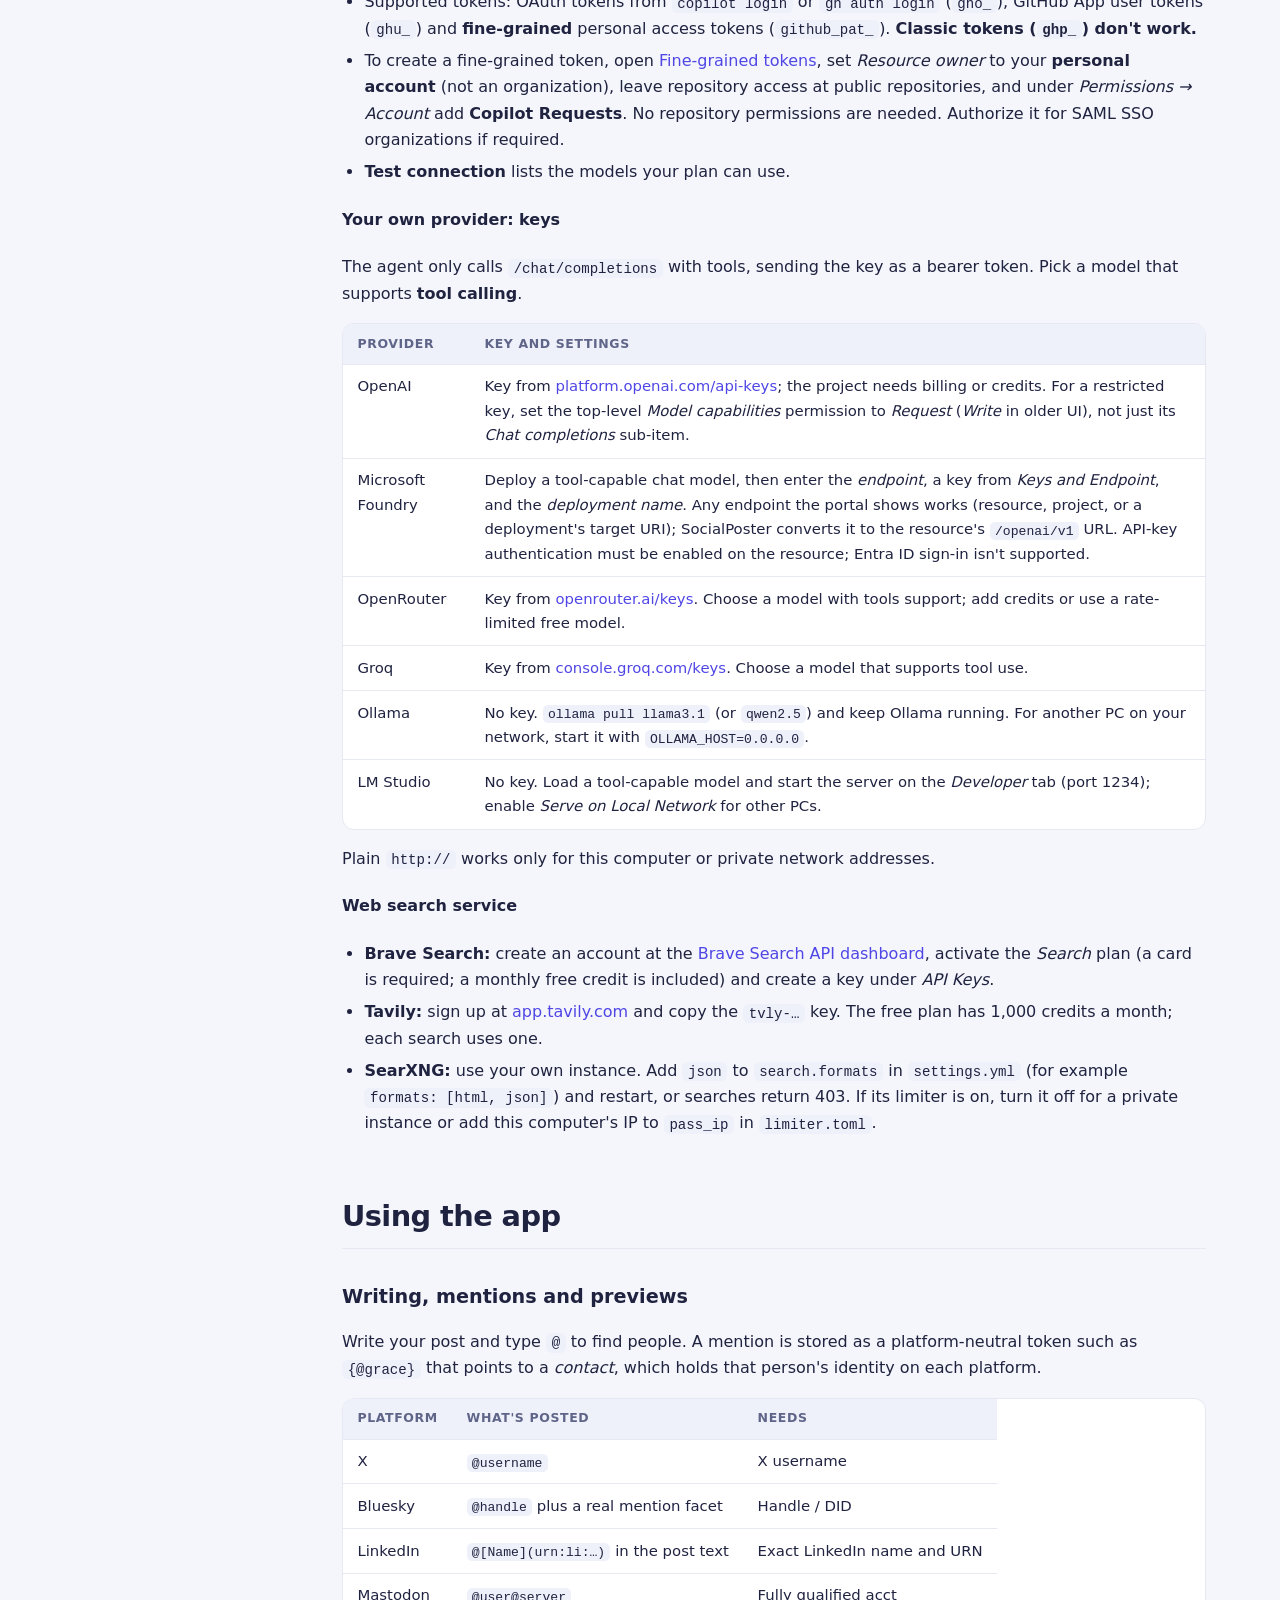
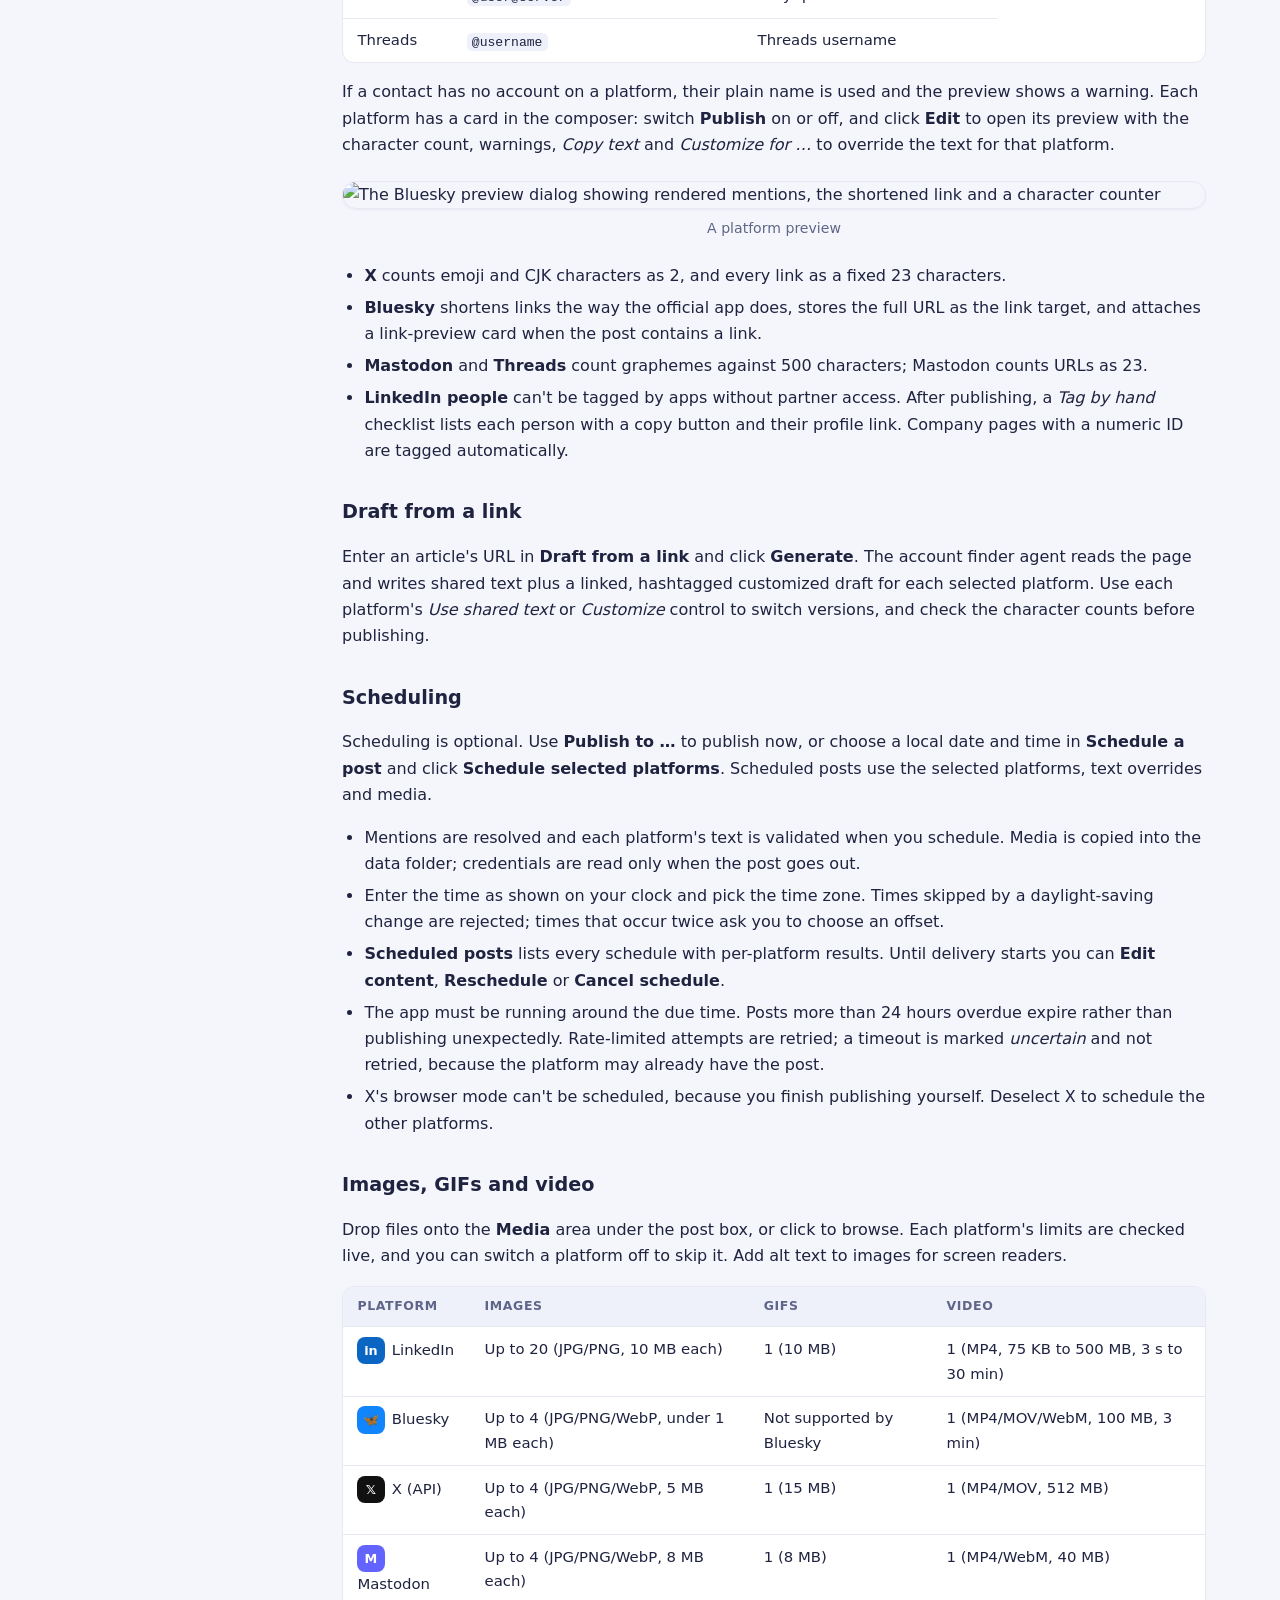
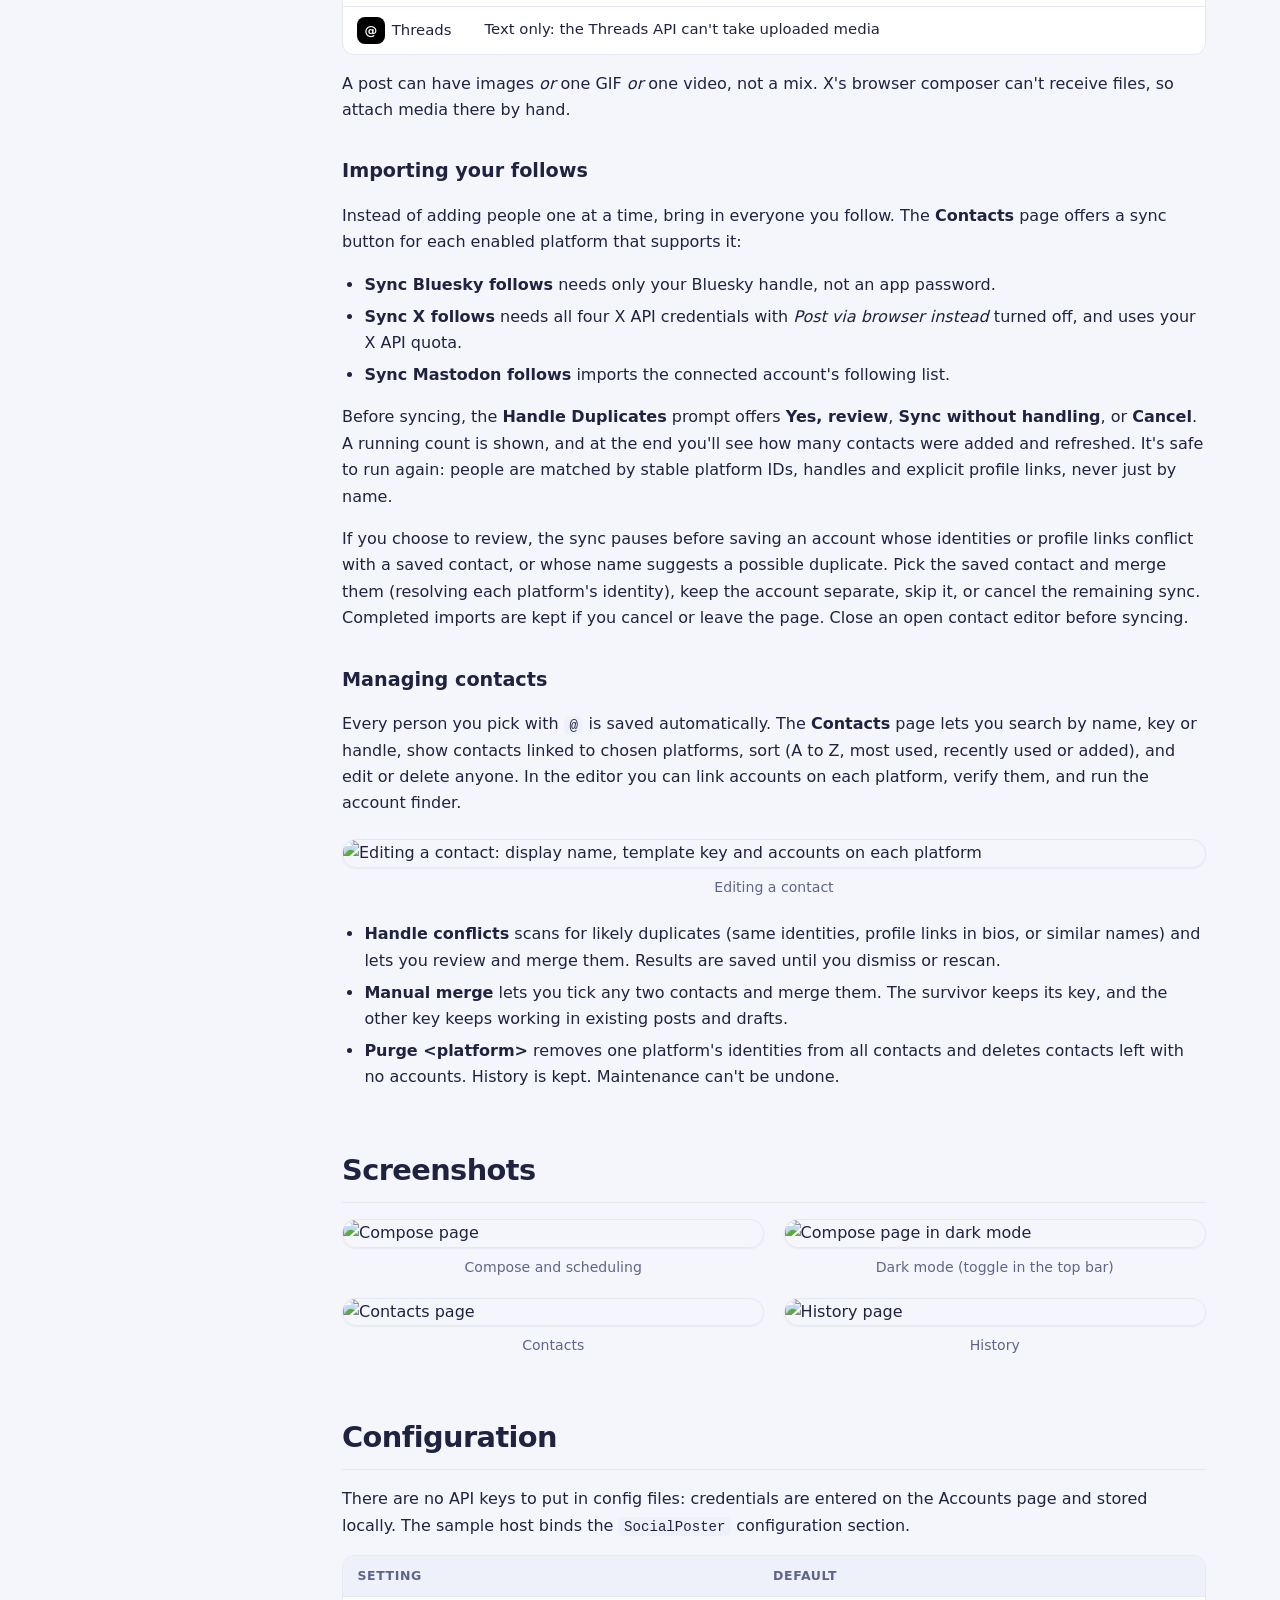
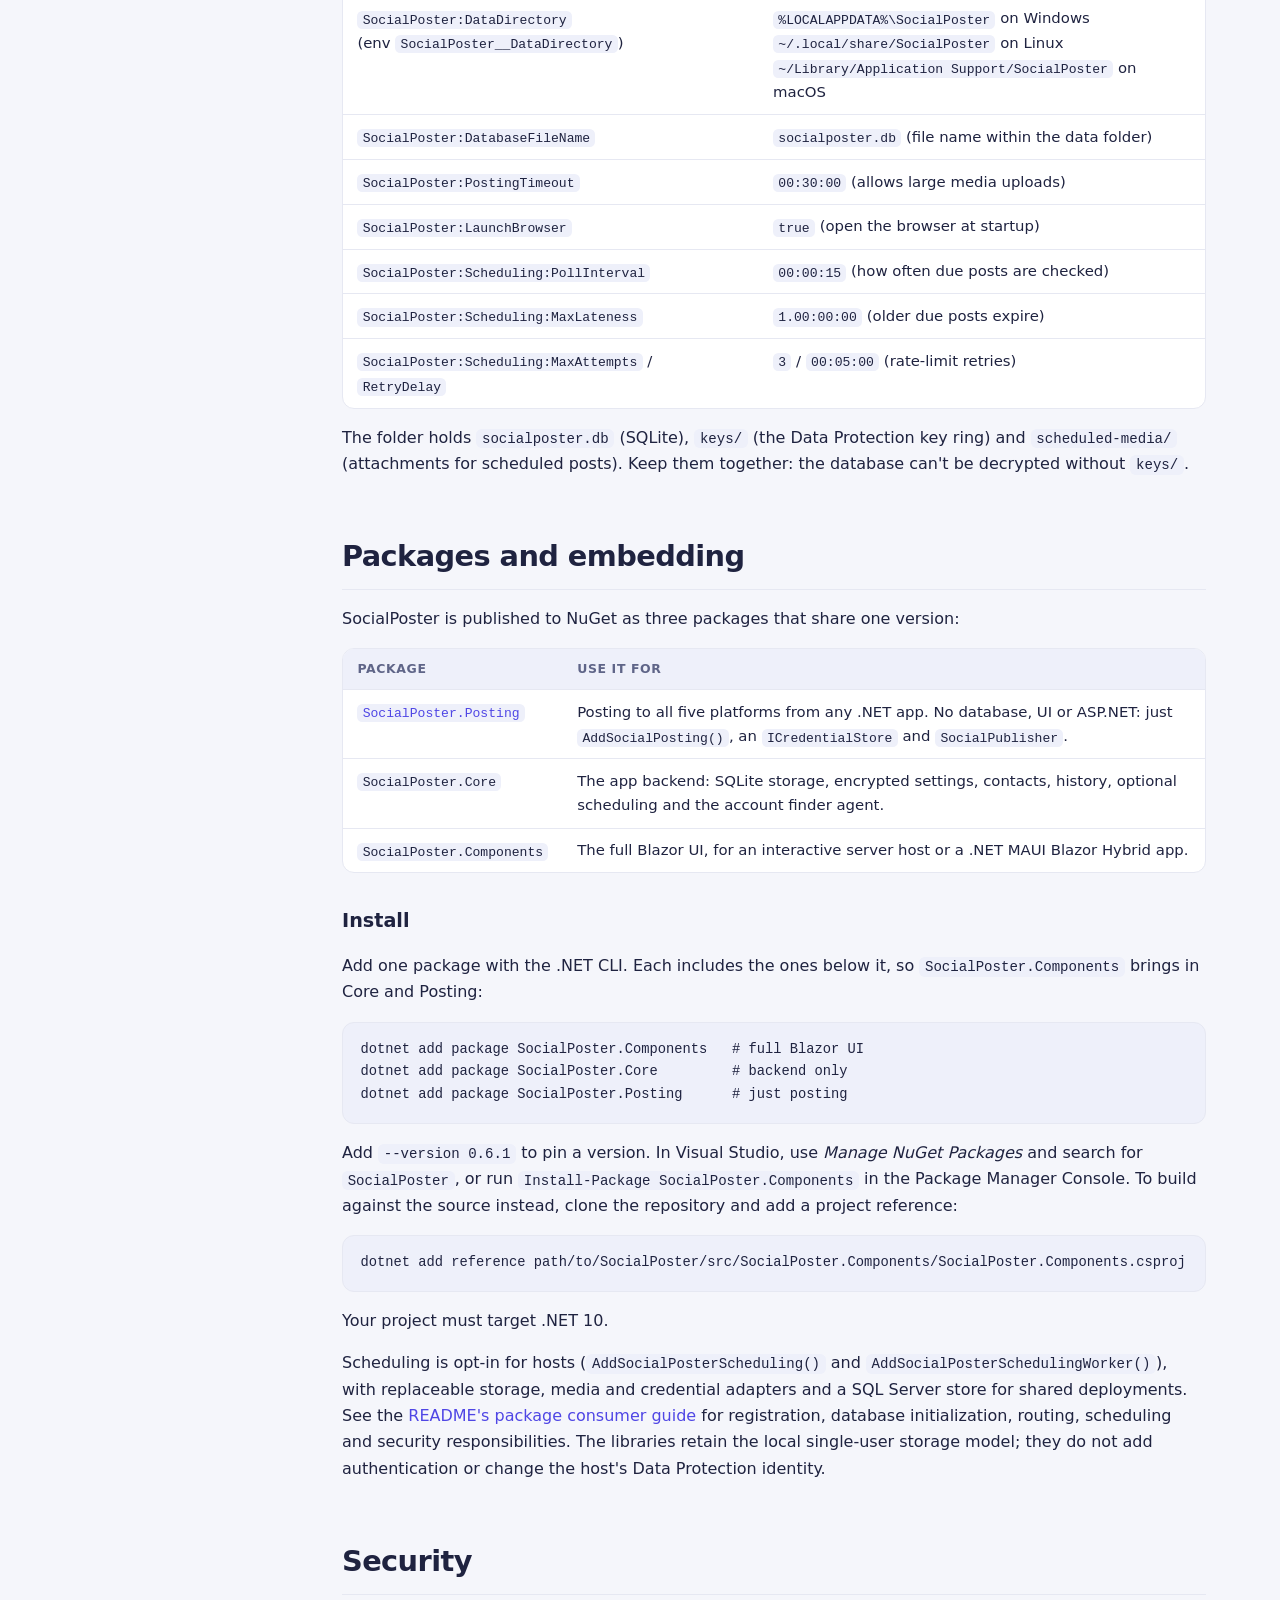
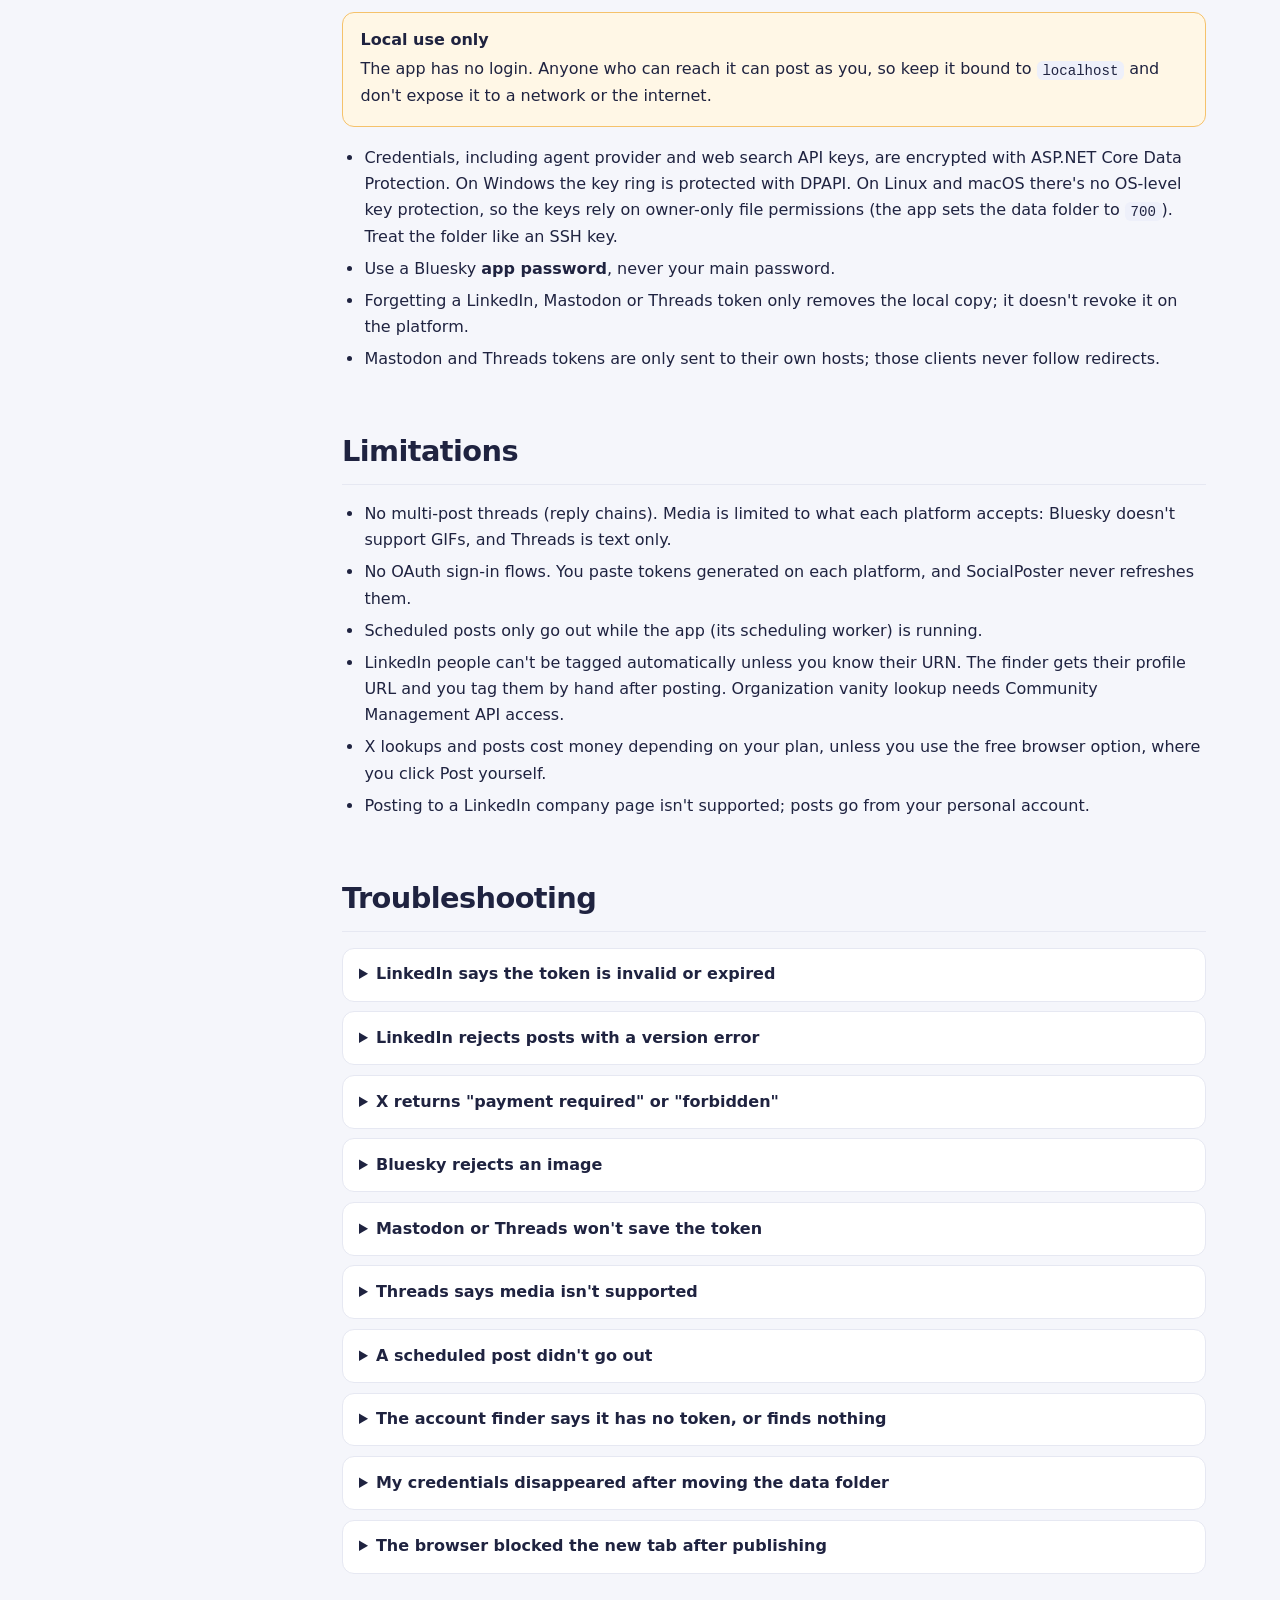
==== commit bd45f680: "Add "Not a match" for contact duplicates and Microsoft Store publishing Users can now mark contact p" ====
--- a/docs/index.html
+++ b/docs/index.html
@@ -20,6 +20,7 @@
   <p class="lead">Write one post and publish it to <strong>X</strong>, <strong>Bluesky</strong>, <strong>LinkedIn</strong>, <strong>Mastodon</strong> and <strong>Threads</strong>, now or on a schedule, with @-mentions converted correctly for each platform.</p>
   <div class="btns">
     <a class="btn primary" href="#quick-start">Get started</a>
+    <a class="btn" href="https://apps.microsoft.com/detail/9mt2w98x8z2q">Get it from the Microsoft Store</a>
     <a class="btn" href="https://github.com/isaacrlevin/SocialPoster/releases/latest">Download for Windows &amp; macOS</a>
     <a class="btn" href="https://github.com/isaacrlevin/SocialPoster">View on GitHub</a>
   </div>
@@ -75,9 +76,9 @@
 
     <section id="quick-start">
       <h2>Quick start</h2>
-      <p>There are three ways to use SocialPoster. They all run the same code, and the desktop app and Web project share one local data folder, so you can switch between them without reconnecting accounts.</p>
+      <p>There are three ways to use SocialPoster. They all run the same code, and the downloaded desktop app and Web project share one local data folder, so you can switch between them without reconnecting accounts.</p>
       <div class="cards">
-        <div class="card"><h3><a href="#desktop">Desktop app</a></h3><p>Download and run it on Windows or macOS, in its own window. No .NET needed.</p></div>
+        <div class="card"><h3><a href="#desktop">Desktop app</a></h3><p>Install it from the <a href="https://apps.microsoft.com/detail/9mt2w98x8z2q">Microsoft Store</a> on Windows, or download it for Windows or macOS. Runs in its own window; no .NET needed.</p></div>
         <div class="card"><h3><a href="#web">Host the Web project</a></h3><p>Run it in your browser on Windows, Linux or macOS with the .NET 10 SDK, or change the app.</p></div>
         <div class="card"><h3><a href="#packages">NuGet packages</a></h3><p>Add posting, or the whole UI, to your own .NET 10 app.</p></div>
       </div>
@@ -87,8 +88,11 @@
       </div>
 
       <h3 id="desktop">1. Desktop app (Windows and macOS)</h3>
-      <p>Prebuilt apps are attached to every <a href="https://github.com/isaacrlevin/SocialPoster/releases/latest">GitHub release</a>.</p>
-      <p><strong>Windows</strong> (Windows 10 version 1809 or later, with the <a href="https://developer.microsoft.com/microsoft-edge/webview2/">WebView2 Runtime</a>)</p>
+      <p><strong>Windows: Microsoft Store (recommended)</strong></p>
+      <p><a href="https://apps.microsoft.com/detail/9mt2w98x8z2q?mode=direct"><img src="https://get.microsoft.com/images/en-us%20dark.svg" alt="Get it from Microsoft" width="200"></a></p>
+      <p>Get <a href="https://apps.microsoft.com/detail/9mt2w98x8z2q">SocialPoster from the Microsoft Store</a> (Windows 10 version 2004 or later, x64 or Arm64). It's signed by Microsoft, so there's no SmartScreen warning, and it updates automatically. The Store version keeps its data in its own app folder, which Windows deletes when you uninstall it; on first start it copies over the data from an existing installer or Web project install, and after that the two are separate.</p>
+      <p>Prebuilt apps for Windows and macOS are also attached to every <a href="https://github.com/isaacrlevin/SocialPoster/releases/latest">GitHub release</a>.</p>
+      <p><strong>Windows: installer from GitHub</strong> (Windows 10 version 1809 or later, with the <a href="https://developer.microsoft.com/microsoft-edge/webview2/">WebView2 Runtime</a>)</p>
       <ol>
         <li>Download <code>SocialPoster-windows-x64-setup.exe</code> (most PCs) or <code>SocialPoster-windows-arm64-setup.exe</code> (Windows on Arm).</li>
         <li>Run it. The installer isn't code-signed, so SmartScreen may say <em>Windows protected your PC</em>. Choose <em>More info → Run anyway</em>.</li>
@@ -100,7 +104,7 @@
         <li>The app isn't notarized, so macOS blocks it the first time. Open it once, then go to <em>System Settings → Privacy &amp; Security</em> and click <em>Open Anyway</em>. Or run <code>xattr -dr com.apple.quarantine /Applications/SocialPoster.app</code> in Terminal.</li>
         <li>To use GitHub Copilot as the agent, install the Copilot CLI (<code>npm install -g @github/copilot</code>) and run <code>copilot login</code>. The Windows app includes it; the Mac app doesn't.</li>
       </ol>
-      <p>To update, run the newer Windows installer, or drag the new app from the newer disk image into <em>Applications</em> on a Mac; your data is stored separately and kept. Scheduled posts go out while the window is open, and links open in your default browser.</p>
+      <p>To update, let the Store update it, run the newer Windows installer, or drag the new app from the newer disk image into <em>Applications</em> on a Mac; your data is stored separately and kept. Scheduled posts go out while the window is open, and links open in your default browser.</p>
       <details>
         <summary>Build the desktop app from source</summary>
         <p>Install the .NET 10 SDK and the MAUI workload once (<code>maui-windows</code> on Windows, <code>maui-maccatalyst</code> on macOS, which also needs Xcode), then run it:</p>
